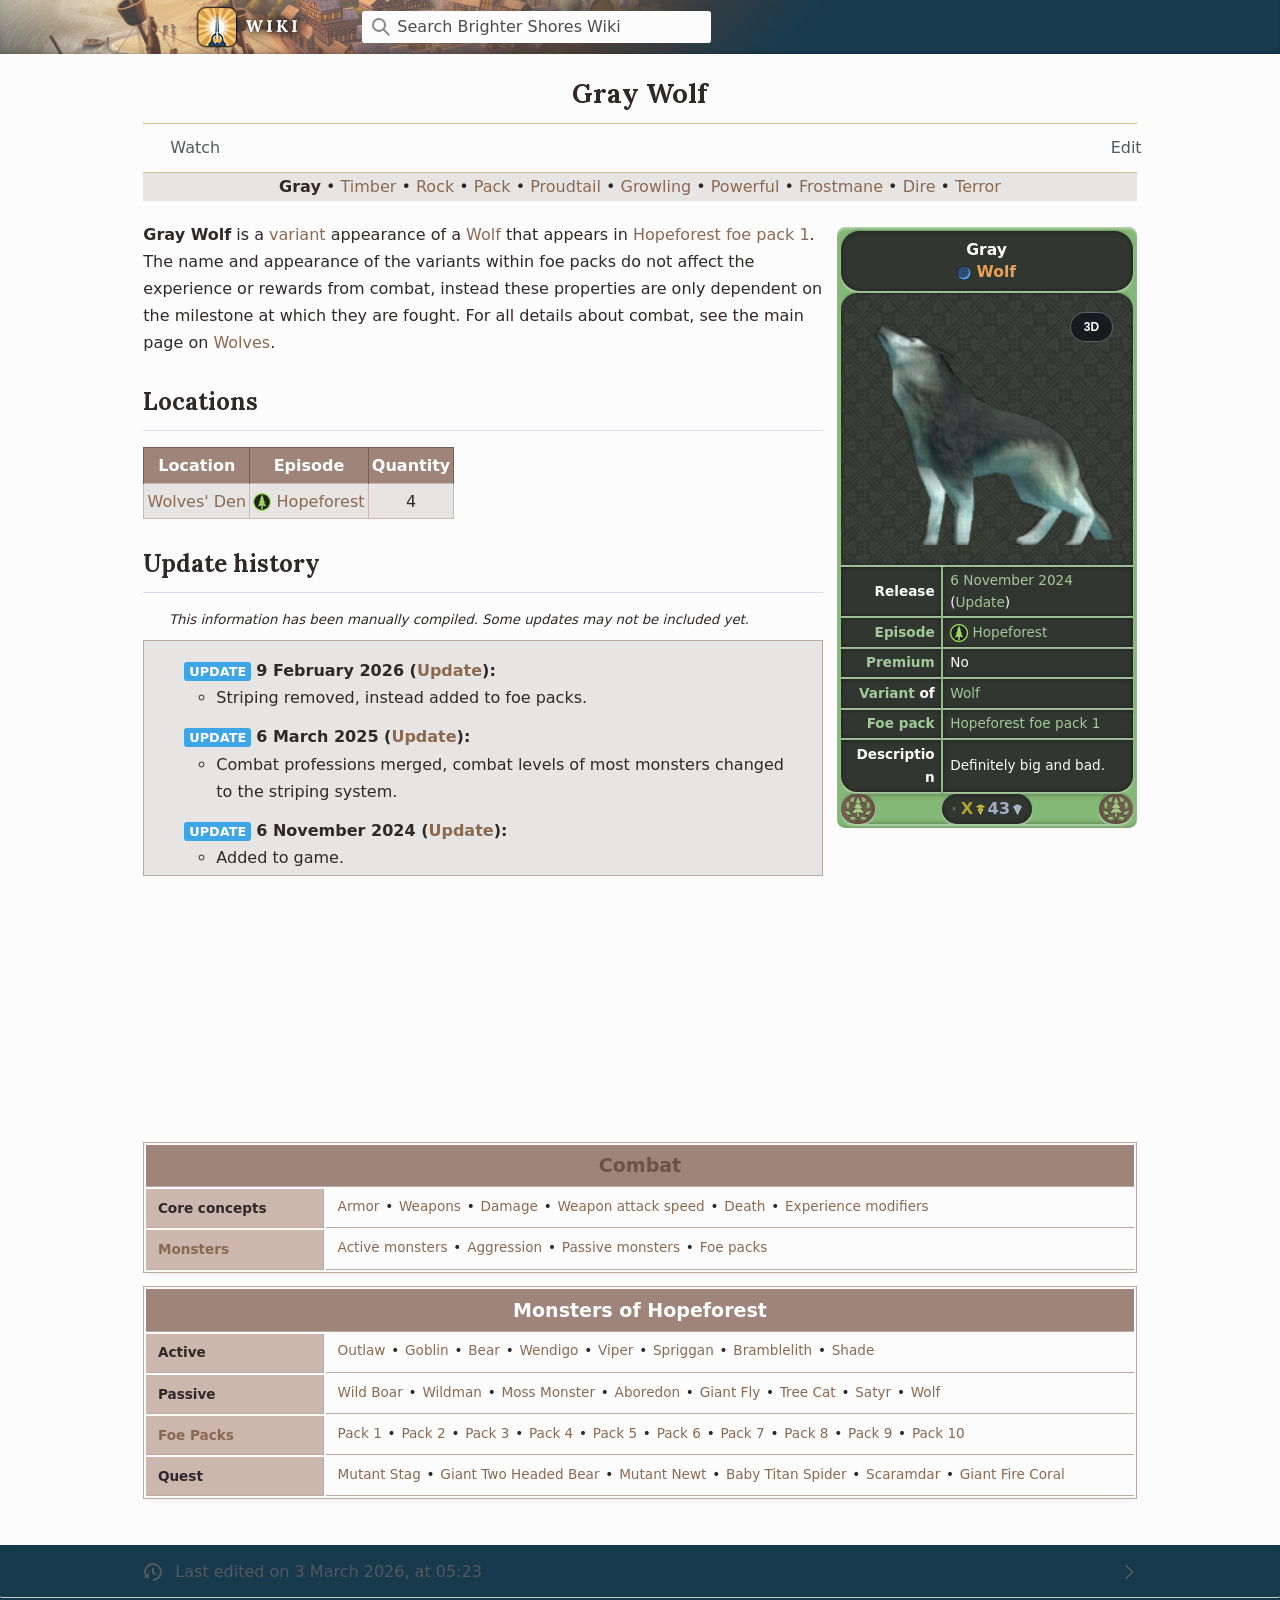
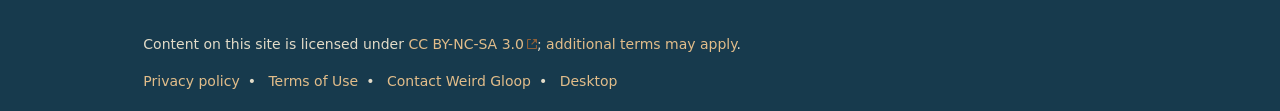
==== index.html @ b99bed52 "Add Gray Wolf 3D model viewer prototype Static, self-contained copy of the Gray Wolf wiki page with " ====
<!DOCTYPE html>
<html class="client-nojs skin-theme-clientpref-day mf-expand-sections-clientpref-0 mf-font-size-clientpref-small mw-mf-amc-clientpref-0" lang="en-GB" dir="ltr">
<head>
<meta charset="UTF-8">
<title>Gray Wolf - Brighter Shores Wiki</title>


<link rel="stylesheet" href="wiki-assets/css/style01.css">

<meta name="ResourceLoaderDynamicStyles" content="">
<link rel="stylesheet" href="wiki-assets/css/style02.css">
<link rel="stylesheet" href="wiki-assets/css/style03.css">
<meta name="generator" content="MediaWiki 1.45.3">
<meta name="robots" content="max-image-preview:standard">
<meta name="format-detection" content="telephone=no">
<meta name="description" content="Gray Wolf is a variant appearance of a Wolf that appears in Hopeforest foe pack 1. The name and appearance of the variants within foe packs do not affect the experience or rewards from combat, instead these properties are only dependent on the milestone at which they are fought. For all details about...">
<meta property="og:description" content="Gray Wolf is a variant appearance of a Wolf that appears in Hopeforest foe pack 1. The name and appearance of the variants within foe packs do not affect the experience or rewards from combat, instead these properties are only dependent on the milestone at which they are fought. For all details about...">
<meta property="og:site_name" content="Brighter Shores Wiki">
<meta property="og:title" content="Gray Wolf - Brighter Shores Wiki">
<meta property="og:type" content="article">
<meta property="og:url" content="https://brightershoreswiki.org/w/Gray_Wolf">
<meta name="theme-color" content="#eaecf0">
<meta property="og:image" content="https://brightershoreswiki.org/images/Gray_Wolf.png?25b98">
<meta property="og:image:width" content="211">
<meta property="og:image:height" content="190">
<meta name="viewport" content="width=device-width, initial-scale=1.0, user-scalable=yes, minimum-scale=0.25, maximum-scale=5.0">
<link rel="manifest" href="https://brightershoreswiki.org/api.php?action=webapp-manifest">
<link rel="alternate" type="application/x-wiki" title="Edit" href="https://brightershoreswiki.org/w/Gray_Wolf?action=edit">
<link rel="apple-touch-icon" href="https://brightershoreswiki.org/images/Apple-touch-icon.png">
<link rel="icon" href="wiki-assets/img/fd427ca9e8e6.ico">
<link rel="search" type="application/opensearchdescription+xml" href="https://brightershoreswiki.org/rest.php/v1/search" title="Brighter Shores Wiki (en-gb)">
<link rel="EditURI" type="application/rsd+xml" href="https://brightershoreswiki.org/api.php?action=rsd">
<link rel="canonical" href="https://brightershoreswiki.org/w/Gray_Wolf">
<link rel="license" href="https://creativecommons.org/licenses/by-nc-sa/3.0/">
</head>
<body class="mediawiki ltr sitedir-ltr mw-hide-empty-elt ns-0 ns-subject mw-editable page-Gray_Wolf rootpage-Gray_Wolf issues-group-B skin-minerva action-view skin--responsive mw-mf-amc-disabled mw-mf wgl-lightmode wgl-theme-light"><div id="mw-mf-viewport">
	<div id="mw-mf-page-center">
		<a class="mw-mf-page-center__mask" href="#"></a>
		<header class="header-container header-chrome">
			<div class="minerva-header">
				<nav class="navigation-drawer toggle-list view-border-box">
					<input type="checkbox" id="main-menu-input"
						data-event-name="ui.mainmenu"
						class="toggle-list__checkbox" role="button" aria-haspopup="true" aria-expanded="false" aria-labelledby="mw-mf-main-menu-button">
					<label for="main-menu-input" id="mw-mf-main-menu-button" aria-hidden="true" class="cdx-button cdx-button--size-large cdx-button--fake-button cdx-button--fake-button--enabled cdx-button--icon-only cdx-button--weight-quiet toggle-list__toggle">
    <span class="minerva-icon minerva-icon--menu"></span>
<span></span>
</label>

					<div id="mw-mf-page-left" class="menu view-border-box">
	<ul id="p-navigation" class="toggle-list__list">
			<li class="toggle-list-item ">
				<a class="toggle-list-item__anchor menu__item--home" href="/" data-mw="interface">
					<span class="minerva-icon minerva-icon--home"></span>

					<span class="toggle-list-item__label">Home</span>
				</a>
			</li>
			<li class="toggle-list-item ">
				<a class="toggle-list-item__anchor menu__item--random" href="https://brightershoreswiki.org/w/Special:Random" data-mw="interface">
					<span class="minerva-icon minerva-icon--die"></span>

					<span class="toggle-list-item__label">Random</span>
				</a>
			</li>
	</ul>
	<ul id="p-personal" class="toggle-list__list">
			<li class="toggle-list-item ">
				<a class="toggle-list-item__anchor mw-list-item menu__item--login" href="https://brightershoreswiki.org/w/Special:UserLogin?returnto=Gray+Wolf" data-event-name="menu.login" data-mw="interface">
					<span class="minerva-icon minerva-icon--logIn"></span>

					<span class="toggle-list-item__label">Log in</span>
				</a>
			</li>
	</ul>
	<ul id="pt-preferences" class="toggle-list__list">
			<li class="toggle-list-item ">
				<a class="toggle-list-item__anchor menu__item--settings" href="https://brightershoreswiki.org/w/Special:MobileOptions?returnto=Gray+Wolf" data-event-name="menu.settings" data-mw="interface">
					<span class="minerva-icon minerva-icon--settings"></span>

					<span class="toggle-list-item__label">Settings</span>
				</a>
			</li>
	</ul>
	<ul class="hlist">
			<li class="toggle-list-item ">
				<a class="toggle-list-item__anchor menu__item--about" href="https://brightershoreswiki.org/w/Brighter_Shores:About" data-mw="interface">
					
					<span class="toggle-list-item__label">About Brighter Shores Wiki</span>
				</a>
			</li>
			<li class="toggle-list-item ">
				<a class="toggle-list-item__anchor menu__item--disclaimers" href="https://brightershoreswiki.org/w/Brighter_Shores:General_disclaimer" data-mw="interface">
					
					<span class="toggle-list-item__label">Disclaimers</span>
				</a>
			</li>
	</ul>
</div>

					<label class="main-menu-mask" for="main-menu-input"></label>
				</nav>
				<div class="branding-box">
					<a href="/">
						<span><img src="wiki-assets/img/8afa4e9e41fb.png" alt="Brighter Shores Wiki" width="135" height="50"
	style="width: 8.4375em; height: 3.125em;"/>

</span>
					</a>
				</div>
					<form role="search" action="/" method="get" class="minerva-search-form">
				<div class="search-box search-box--typeahead">
					<div class="cdx-typeahead-search cdx-typeahead-search--show-thumbnail cdx-typeahead-search--auto-expand-width">
						<div class="cdx-search-input">
							<div class="cdx-search-input__input-wrapper">
								<div class="cdx-text-input cdx-text-input--has-start-icon">
									<input type="hidden" name="title" value="Special:Search"/>
									<input class="search skin-minerva-search-trigger cdx-text-input__input" id="searchInput"
									 type="search" name="search" placeholder="Search Brighter Shores Wiki" aria-label="Search Brighter Shores Wiki" autocapitalize="sentences" spellcheck="false" title="Search Brighter Shores Wiki [f]" accesskey="f" autocomplete="off">
									<span class="cdx-text-input__icon cdx-text-input__start-icon"></span>
								</div>
							</div>
						</div>
					</div>
				</div>
				<button id="searchIcon" class="cdx-button cdx-button--size-large cdx-button--icon-only cdx-button--weight-quiet skin-minerva-search-trigger">
	    <span class="minerva-icon minerva-icon--search"></span>
<span>Search</span>
	</button>
</form>
		<nav class="minerva-user-navigation" aria-label="User navigation">
					
				</nav>
			</div>
		</header>
		<main id="content" class="mw-body">
			<div class="banner-container">
			<div id="siteNotice"></div>
			</div>
			
			<div class="pre-content heading-holder">
				<div class="page-heading">
					<h1 id="firstHeading" class="firstHeading mw-first-heading"><span class="mw-page-title-main">Gray Wolf</span></h1>
					<div class="tagline"></div>
				</div>
				<nav class="page-actions-menu">
	<ul id="p-views" class="page-actions-menu__list minerva-icon-only-menu">
		<li id="language-selector" class="page-actions-menu__list-item">
				<a role="button" href="" data-mw="interface" data-event-name="menu.languages" title="Language" class="cdx-button cdx-button--size-large cdx-button--fake-button cdx-button--fake-button--enabled cdx-button--icon-only cdx-button--weight-quiet language-selector disabled">
				    <span class="minerva-icon minerva-icon--language"></span>
<span>Language</span>
				</a>
		</li>
		<li id="page-actions-watch" class="page-actions-menu__list-item">
				<a role="button" id="ca-watch" href="https://brightershoreswiki.org/w/Special:UserLogin?returnto=Gray+Wolf" data-event-name="menu.watch" class="cdx-button cdx-button--size-large cdx-button--fake-button cdx-button--fake-button--enabled cdx-button--icon-only cdx-button--weight-quiet menu__item--page-actions-watch">
				    <span class="minerva-icon minerva-icon--star"></span>
<span>Watch</span>
				</a>
		</li>
		<li id="page-actions-edit" class="page-actions-menu__list-item">
				<a role="button" id="ca-edit" href="https://brightershoreswiki.org/w/Gray_Wolf?action=edit" data-event-name="menu.edit" data-mw="interface" class="cdx-button cdx-button--size-large cdx-button--fake-button cdx-button--fake-button--enabled cdx-button--icon-only cdx-button--weight-quiet edit-page menu__item--page-actions-edit">
				    <span class="minerva-icon minerva-icon--edit"></span>
<span>Edit</span>
				</a>
		</li>
	</ul>
</nav>
				<div id="mw-content-subtitle"></div>
			</div>
			<div id="bodyContent" class="content">
				<div id="mw-content-text" class="mw-body-content"><div class="mw-content-ltr mw-parser-output" lang="en-GB" dir="ltr"><section class="mf-section-0" id="mf-section-0"><div class="variants-header"><a class="mw-selflink selflink">Gray</a> • <a href="https://brightershoreswiki.org/w/Timber_Wolf" title="Timber Wolf">Timber</a> • <a href="https://brightershoreswiki.org/w/Rock_Wolf" title="Rock Wolf">Rock</a> • <a href="https://brightershoreswiki.org/w/Pack_Wolf" title="Pack Wolf">Pack</a> • <a href="https://brightershoreswiki.org/w/Proudtail_Wolf" title="Proudtail Wolf">Proudtail</a> • <a href="https://brightershoreswiki.org/w/Growling_Wolf" title="Growling Wolf">Growling</a> • <a href="https://brightershoreswiki.org/w/Powerful_Wolf" title="Powerful Wolf">Powerful</a> • <a href="https://brightershoreswiki.org/w/Frostmane_Wolf" title="Frostmane Wolf">Frostmane</a> • <a href="https://brightershoreswiki.org/w/Dire_Wolf" title="Dire Wolf">Dire</a> • <a href="https://brightershoreswiki.org/w/Terror_Wolf" title="Terror Wolf">Terror</a></div>
<table class="plainlinks infobox infobox-Foe_Pack_Variant infobox-Hopeforest"><tbody><tr><th colspan="20" class="infobox-header"><span class="infobox-varianted-name"><span class="infobox-varianted-name-variant">Gray</span><br/><span typeof="mw:File"><a href="https://brightershoreswiki.org/w/Passive_activity" title="Passive activity"><img src="wiki-assets/img/e0b1ac5f4f82.png" decoding="async" loading="lazy" width="14" height="14" class="mw-file-element" srcset="wiki-assets/img/4dd945521070.png 2x" data-file-width="64" data-file-height="64"/></a></span> <span class="infobox-varianted-name-category name-color-Monster">Wolf</span></span></th></tr><tr><td colspan="20" class="infobox-image" data-model="model/wolf.glb" data-variant="0"><span typeof="mw:File"><a href="https://brightershoreswiki.org/w/File:Gray_Wolf.png" class="mw-file-description"><img src="wiki-assets/img/0b187dbbf746.png" decoding="async" loading="lazy" width="300" height="270" class="mw-file-element" data-file-width="211" data-file-height="190"/></a></span></td></tr><tr><th colspan="7">Release</th><td colspan="13"><a href="https://brightershoreswiki.org/w/6_November" title="6 November">6 November</a> <a href="https://brightershoreswiki.org/w/2024" title="2024">2024</a> (<a href="https://brightershoreswiki.org/w/Game_updates/2024-11-06" title="Game updates/2024-11-06">Update</a>)</td></tr><tr><th colspan="7"><a href="https://brightershoreswiki.org/w/Episode" class="mw-redirect" title="Episode">Episode</a></th><td colspan="13"><span data-sort-value="2"><span typeof="mw:File"><a href="https://brightershoreswiki.org/w/Hopeforest" title="Hopeforest"><img src="wiki-assets/img/135c1c75e14e.png" decoding="async" loading="lazy" width="18" height="18" class="mw-file-element" srcset="wiki-assets/img/0a2d57c0d6cb.png 2x" data-file-width="64" data-file-height="64"/></a></span> <a href="https://brightershoreswiki.org/w/Hopeforest" title="Hopeforest">Hopeforest</a></span></td></tr><tr><th colspan="7"><a href="https://brightershoreswiki.org/w/Premium_Pass" title="Premium Pass">Premium</a></th><td colspan="13">No</td></tr><tr><th colspan="7"><a href="https://brightershoreswiki.org/w/Variant" title="Variant">Variant</a> of</th><td colspan="13"><a href="https://brightershoreswiki.org/w/Wolf" title="Wolf">Wolf</a></td></tr><tr><th colspan="7"><a href="https://brightershoreswiki.org/w/Foe_packs" title="Foe packs">Foe pack</a></th><td colspan="13"><a href="https://brightershoreswiki.org/w/Hopeforest_foe_pack_1" title="Hopeforest foe pack 1">Hopeforest foe pack 1</a></td></tr><tr><th colspan="7">Description</th><td colspan="13">Definitely big and bad.</td></tr><tr class="infobox-bubble-row"><td colspan="20" class="infobox-bubble-item"><span class="mw-default-size" typeof="mw:File"><a href="https://brightershoreswiki.org/w/Combat" title="Combat"><img src="wiki-assets/img/a77d537dda83.png" decoding="async" loading="lazy" width="32" height="30" class="mw-file-element" srcset="wiki-assets/img/cc85a0d29028.png 2x" data-file-width="116" data-file-height="108"/></a></span> <span style="color:#afa134;font-weight:bold">X</span><span class="mw-valign-baseline" typeof="mw:File"><span><img src="wiki-assets/img/c2c2b851a122.png" decoding="async" loading="lazy" width="9" height="11" class="mw-file-element" srcset="wiki-assets/img/69b8637f85cb.png 2x" data-file-width="40" data-file-height="48"/></span></span> <span style="color:#a0aec7;font-weight:bold">43</span><span class="mw-valign-baseline" typeof="mw:File"><span><img src="wiki-assets/img/62096b4a3649.png" decoding="async" loading="lazy" width="9" height="11" class="mw-file-element" srcset="wiki-assets/img/49ee96fb5b55.png 2x" data-file-width="40" data-file-height="48"/></span></span></td></tr></tbody></table>
<div class="map" id="map" style="height: 300px; width: 300px;" data-type="Entity" data-target="Wolf" data-color="{{{color}}}"></div>
<p><b>Gray Wolf</b> is a <a href="https://brightershoreswiki.org/w/Variant" title="Variant">variant</a> appearance of a <a href="https://brightershoreswiki.org/w/Wolf" title="Wolf">Wolf</a> that appears in <a href="https://brightershoreswiki.org/w/Hopeforest_foe_pack_1" title="Hopeforest foe pack 1">Hopeforest foe pack 1</a>. The name and appearance of the variants within foe packs do not affect the experience or rewards from combat, instead these properties are only dependent on the milestone at which they are fought. For all details about combat, see the main page on <a href="https://brightershoreswiki.org/w/Wolf" title="Wolf">Wolves</a>.
</p>
</section><div class="mw-heading mw-heading2 section-heading" onclick="mfTempOpenSection(1)"><span class="indicator mf-icon mf-icon-expand mf-icon--small"></span><h2 id="Locations">Locations</h2><span class="mw-editsection">
<a role="button" href="https://brightershoreswiki.org/w/Gray_Wolf?action=edit&amp;section=1" title="Edit section: Locations" class="cdx-button cdx-button--size-large cdx-button--fake-button cdx-button--fake-button--enabled cdx-button--icon-only cdx-button--weight-quiet ">
    <span class="minerva-icon minerva-icon--edit"></span>
<span>edit</span>
</a>

</span>

</div><section class="mf-section-1 collapsible-block" id="mf-section-1">
<table class="wikitable sortable filterable sticky-header loctable autosort=2,a align-center-3"><tbody><tr><th>Location</th><th>Episode</th><th>Quantity</th></tr><tr id="LOC_1"><td><a href="https://brightershoreswiki.org/w/Wolves%27_Den" title="Wolves' Den">Wolves' Den</a></td><td><span data-sort-value="2"><span typeof="mw:File"><a href="https://brightershoreswiki.org/w/Hopeforest" title="Hopeforest"><img src="wiki-assets/img/135c1c75e14e.png" decoding="async" loading="lazy" width="18" height="18" class="mw-file-element" srcset="wiki-assets/img/0a2d57c0d6cb.png 2x" data-file-width="64" data-file-height="64"/></a></span> <a href="https://brightershoreswiki.org/w/Hopeforest" title="Hopeforest">Hopeforest</a></span></td><td>4</td></tr></tbody></table>
</section><div class="mw-heading mw-heading2 section-heading" onclick="mfTempOpenSection(2)"><span class="indicator mf-icon mf-icon-expand mf-icon--small"></span><h2 id="Update_history">Update history</h2><span class="mw-editsection">
<a role="button" href="https://brightershoreswiki.org/w/Gray_Wolf?action=edit&amp;section=2" title="Edit section: Update history" class="cdx-button cdx-button--size-large cdx-button--fake-button cdx-button--fake-button--enabled cdx-button--icon-only cdx-button--weight-quiet ">
    <span class="minerva-icon minerva-icon--edit"></span>
<span>edit</span>
</a>

</span>

</div><section class="mf-section-2 collapsible-block" id="mf-section-2">
<div class="seealso"><small>This information has been manually compiled. Some updates may not be included yet.</small></div>
<div class="update-history">
<ul><li><span class="update-list"><span class="update-type"><a href="https://brightershoreswiki.org/w/Game_updates" title="Game updates">update</a></span> <b>9 February 2026 (<a href="https://brightershoreswiki.org/w/Game_updates/2026-02-09" class="mw-redirect" title="Game updates/2026-02-09">Update</a>):</b></span>
<ul><li>Striping removed, instead added to foe packs.</li></ul></li>
<li><span class="update-list"><span class="update-type"><a href="https://brightershoreswiki.org/w/Game_updates" title="Game updates">update</a></span> <b>6 March 2025 (<a href="https://brightershoreswiki.org/w/Game_updates/2025-03-06" title="Game updates/2025-03-06">Update</a>):</b></span>
<ul><li>Combat professions merged, combat levels of most monsters changed to the striping system.</li></ul></li>
<li><span class="update-list"><span class="update-type"><a href="https://brightershoreswiki.org/w/Game_updates" title="Game updates">update</a></span> <b>6 November 2024 (<a href="https://brightershoreswiki.org/w/Game_updates/2024-11-06" title="Game updates/2024-11-06">Update</a>):</b></span>
<ul><li>Added to game.</li></ul></li></ul>
</div>
<table class="navbox nowraplinks mw-collapsible mw-collapsed navbox-autocollapse" data-navbox-name="Combat"><tbody><tr><th colspan="2" class="navbox-title"><div style="float:left;text-align:left"><div class="navbar plainlinks noprint navbar-mini" style="font-weight:normal;font-size:x-small;white-space:nowrap;"><a href="https://brightershoreswiki.org/w/Template:Combat" title="Template:Combat"><span title="View this template" style="">v</span></a> <span style="font-size:80%">•</span> <span class="autoconfirmed-show" style="display:none"><a class="text" href="https://brightershoreswiki.org/w/Template_talk:Combat"><span title="Discussion about this template" style="">t</span></a> <span style="font-size:80%">•</span> </span><a class="text" href="https://brightershoreswiki.org/w/Template:Combat?action=edit"><span title="Edit this template" style="">e</span></a></div></div><div class="navbox-title-name"><a href="https://brightershoreswiki.org/w/Combat" title="Combat">Combat</a></div></th></tr><tr class="navbox-group"><th class="navbox-group-title">Core concepts</th><td class="navbox-list">
<ul><li><a href="https://brightershoreswiki.org/w/Armor" title="Armor">Armor</a></li>
<li><a href="https://brightershoreswiki.org/w/Weapons" title="Weapons">Weapons</a></li>
<li><a href="https://brightershoreswiki.org/w/Damage" title="Damage">Damage</a></li>
<li><a href="https://brightershoreswiki.org/w/Weapon_attack_speed" title="Weapon attack speed">Weapon attack speed</a></li>
<li><a href="https://brightershoreswiki.org/w/Death" title="Death">Death</a></li>
<li><a href="https://brightershoreswiki.org/w/Experience#Combat_experience_modifiers" title="Experience">Experience modifiers</a></li></ul></td></tr><tr class="navbox-group"><th class="navbox-group-title"><a href="https://brightershoreswiki.org/w/Monsters" title="Monsters">Monsters</a></th><td class="navbox-list">
<ul><li><a href="https://brightershoreswiki.org/w/Active_monsters" title="Active monsters">Active monsters</a></li>
<li><a href="https://brightershoreswiki.org/w/Aggression" title="Aggression">Aggression</a></li>
<li><a href="https://brightershoreswiki.org/w/Passive_monsters" title="Passive monsters">Passive monsters</a></li>
<li><a href="https://brightershoreswiki.org/w/Foe_packs" title="Foe packs">Foe packs</a></li></ul></td></tr></tbody></table>
<table class="navbox nowraplinks mw-collapsible mw-collapsed navbox-autocollapse" data-navbox-name="Monsters of Hopeforest"><tbody><tr><th colspan="2" class="navbox-title"><div style="float:left;text-align:left"><div class="navbar plainlinks noprint navbar-mini" style="font-weight:normal;font-size:x-small;white-space:nowrap;"><a href="https://brightershoreswiki.org/w/Template:Monsters_of_Hopeforest" title="Template:Monsters of Hopeforest"><span title="View this template" style="">v</span></a> <span style="font-size:80%">•</span> <span class="autoconfirmed-show" style="display:none"><a class="text" href="https://brightershoreswiki.org/w/Template_talk:Monsters_of_Hopeforest"><span title="Discussion about this template" style="">t</span></a> <span style="font-size:80%">•</span> </span><a class="text" href="https://brightershoreswiki.org/w/Template:Monsters_of_Hopeforest?action=edit"><span title="Edit this template" style="">e</span></a></div></div><div class="navbox-title-name">Monsters of Hopeforest</div></th></tr><tr class="navbox-group"><th class="navbox-group-title">Active</th><td class="navbox-list">
<ul><li><a href="https://brightershoreswiki.org/w/Outlaw" title="Outlaw">Outlaw</a></li>
<li><a href="https://brightershoreswiki.org/w/Goblin" title="Goblin">Goblin</a></li>
<li><a href="https://brightershoreswiki.org/w/Bear" title="Bear">Bear</a></li>
<li><a href="https://brightershoreswiki.org/w/Wendigo" title="Wendigo">Wendigo</a></li>
<li><a href="https://brightershoreswiki.org/w/Viper" title="Viper">Viper</a></li>
<li><a href="https://brightershoreswiki.org/w/Spriggan" title="Spriggan">Spriggan</a></li>
<li><a href="https://brightershoreswiki.org/w/Bramblelith" title="Bramblelith">Bramblelith</a></li>
<li><a href="https://brightershoreswiki.org/w/Shade" title="Shade">Shade</a></li></ul></td></tr><tr class="navbox-group"><th class="navbox-group-title">Passive</th><td class="navbox-list">
<ul><li><a href="https://brightershoreswiki.org/w/Wild_Boar" title="Wild Boar">Wild Boar</a></li>
<li><a href="https://brightershoreswiki.org/w/Wildman" title="Wildman">Wildman</a></li>
<li><a href="https://brightershoreswiki.org/w/Moss_Monster" title="Moss Monster">Moss Monster</a></li>
<li><a href="https://brightershoreswiki.org/w/Aboredon" title="Aboredon">Aboredon</a></li>
<li><a href="https://brightershoreswiki.org/w/Giant_Fly" title="Giant Fly">Giant Fly</a></li>
<li><a href="https://brightershoreswiki.org/w/Tree_Cat" title="Tree Cat">Tree Cat</a></li>
<li><a href="https://brightershoreswiki.org/w/Satyr" title="Satyr">Satyr</a></li>
<li><a href="https://brightershoreswiki.org/w/Wolf" title="Wolf">Wolf</a></li></ul></td></tr><tr class="navbox-group"><th class="navbox-group-title"><a href="https://brightershoreswiki.org/w/Hopeforest_foe_packs" title="Hopeforest foe packs">Foe Packs</a></th><td class="navbox-list">
<ul><li><a href="https://brightershoreswiki.org/w/Hopeforest_foe_pack_1" title="Hopeforest foe pack 1">Pack 1</a></li>
<li><a href="https://brightershoreswiki.org/w/Hopeforest_foe_pack_2" title="Hopeforest foe pack 2">Pack 2</a></li>
<li><a href="https://brightershoreswiki.org/w/Hopeforest_foe_pack_3" title="Hopeforest foe pack 3">Pack 3</a></li>
<li><a href="https://brightershoreswiki.org/w/Hopeforest_foe_pack_4" title="Hopeforest foe pack 4">Pack 4</a></li>
<li><a href="https://brightershoreswiki.org/w/Hopeforest_foe_pack_5" title="Hopeforest foe pack 5">Pack 5</a></li>
<li><a href="https://brightershoreswiki.org/w/Hopeforest_foe_pack_6" title="Hopeforest foe pack 6">Pack 6</a></li>
<li><a href="https://brightershoreswiki.org/w/Hopeforest_foe_pack_7" title="Hopeforest foe pack 7">Pack 7</a></li>
<li><a href="https://brightershoreswiki.org/w/Hopeforest_foe_pack_8" title="Hopeforest foe pack 8">Pack 8</a></li>
<li><a href="https://brightershoreswiki.org/w/Hopeforest_foe_pack_9" title="Hopeforest foe pack 9">Pack 9</a></li>
<li><a href="https://brightershoreswiki.org/w/Hopeforest_foe_pack_10" title="Hopeforest foe pack 10">Pack 10</a></li></ul></td></tr><tr class="navbox-group"><th class="navbox-group-title">Quest</th><td class="navbox-list">
<ul><li><a href="https://brightershoreswiki.org/w/Mutant_Stag" title="Mutant Stag">Mutant Stag</a></li>
<li><a href="https://brightershoreswiki.org/w/Giant_Two_Headed_Bear" title="Giant Two Headed Bear">Giant Two Headed Bear</a></li>
<li><a href="https://brightershoreswiki.org/w/Mutant_Newt" title="Mutant Newt">Mutant Newt</a></li>
<li><a href="https://brightershoreswiki.org/w/Baby_Titan_Spider" title="Baby Titan Spider">Baby Titan Spider</a></li>
<li><a href="https://brightershoreswiki.org/w/Scaramdar" title="Scaramdar">Scaramdar</a></li>
<li><a href="https://brightershoreswiki.org/w/Giant_Fire_Coral" title="Giant Fire Coral">Giant Fire Coral</a></li></ul></td></tr></tbody></table>
<!-- 
NewPP limit report
Parsed by mediawiki‐f8b876dd‐k47n2
Cached time: 20260704103618
Cache expiry: 172800
Reduced expiry: false
Complications: []
CPU time usage: 0.038 seconds
Real time usage: 0.045 seconds
Preprocessor visited node count: 332/1000000
Revision size: 1053/8388608 bytes
Post‐expand include size: 16620/8388608 bytes
Template argument size: 863/8388608 bytes
Highest expansion depth: 8/100
Expensive parser function count: 1/500
Unstrip recursion depth: 0/20
Unstrip post‐expand size: 0/5000000 bytes
Bucket time usage: 0.002/10 seconds
Lua time usage: 0.015/10.000 seconds
Lua memory usage: 1482559/367001600 bytes
-->
<!--
Transclusion expansion time report (%,ms,calls,template)
100.00%   32.175      1 -total
 35.17%   11.315      1 Template:MonsterVariants
 31.89%   10.260      1 Template:Infobox_Foe_Pack_Variant
 12.39%    3.986      1 Template:LocationList
  8.92%    2.870      1 Template:UH
  6.51%    2.096      2 Template:Navbox
  6.18%    1.990      1 Template:Combat
  4.24%    1.363      2 Template:Mainonly
  3.95%    1.270      3 Template:UL
  3.57%    1.149      1 Template:Monsters_of_Hopeforest
-->

<!-- Saved in parser cache with key en_bshoreswiki:pcache:2211:|#|:idhash:canonical and timestamp 20260704103618 and revision id 241994. Rendering was triggered because: unknown
 -->
</section></div>
<!-- MobileFormatter took 0.001 seconds -->
<div class="printfooter" data-nosnippet="">Retrieved from "<a dir="ltr" href="https://brightershoreswiki.org/w/Gray_Wolf?oldid=241994">https://brightershoreswiki.org/w/Gray_Wolf?oldid=241994</a>"</div></div>
				
			</div>
			<div class="post-content" id="page-secondary-actions">
			</div>
		</main>
		<footer class="mw-footer minerva-footer" role="contentinfo">
		  <a class="last-modified-bar" href="https://brightershoreswiki.org/w/Gray_Wolf?action=history">
  	<div class="post-content last-modified-bar__content">
  		 <span class="minerva-icon minerva-icon-size-medium minerva-icon--modified-history"></span>
 
  		<span class="last-modified-bar__text modified-enhancement"
  				data-user-name="Mysticalia"
  				data-user-gender="female"
  				data-timestamp="1772515437">
  				<span>Last edited on 3 March 2026, at 05:23</span>
  		</span>
  		 <span class="minerva-icon minerva-icon-size-small minerva-icon--expand"></span>
 
  	</div>
  </a>
	<div class="post-content footer-content">
			
			<div id="p-lang">
	    <h4>Languages</h4>
	    <section>
	        <ul id="p-variants" class="minerva-languages"></ul>
	        <p>This page is not available in other languages.</p>
	    </section>
	</div>
	<div class="minerva-footer-logo">
				<img src="wiki-assets/img/8afa4e9e41fb.png" alt="Brighter Shores Wiki" width="135" height="50"
	style="width: 8.4375em; height: 3.125em;"/>


				<ul id="footer-icons" class="footer-icons">
	<li id="footer-copyrightico"><a href="https://creativecommons.org/licenses/by-nc-sa/3.0/" target="_blank"><img src="wiki-assets/img/2277f22574ad.png" srcset="wiki-assets/img/b27d9851b41d.png 2x" alt="CC BY-NC-SA 3.0" width="88" height="31" loading="lazy"></a></li>
	<li id="footer-poweredbyico"><a href="https://weirdgloop.org" target="_blank"><img src="wiki-assets/img/5b0f778003fd.png" srcset="wiki-assets/img/340756d31956.png 2x" alt="Hosted by Weird Gloop" width="88" height="31" loading="lazy"></a></li>
</ul>
			</div>
			<ul id="footer-info" class="footer-info hlist hlist-separated">
	<li id="footer-info-lastmod"> This page was last modified on 3 March 2026, at 05:23.</li>
	<li id="footer-info-copyright">Content on this site is licensed under <a class="external" rel="nofollow" href="https://creativecommons.org/licenses/by-nc-sa/3.0/">CC BY-NC-SA 3.0</a>; <a class="text" href="https://meta.weirdgloop.org/w/Licensing">additional terms may apply</a>.</li>
</ul>

			<ul id="footer-places" class="footer-places hlist hlist-separated">
	<li id="footer-places-privacy"><a href="https://weirdgloop.org/privacy">Privacy policy</a></li>
	<li id="footer-places-about"><a href="https://brightershoreswiki.org/w/Brighter_Shores:About">About Brighter Shores Wiki</a></li>
	<li id="footer-places-disclaimers"><a href="https://brightershoreswiki.org/w/Brighter_Shores:General_disclaimer">Disclaimers</a></li>
	<li id="footer-places-tou"><a href="https://weirdgloop.org/terms">Terms of Use</a></li>
	<li id="footer-places-contact"><a href="https://brightershoreswiki.org/w/Special:Contact">Contact Weird Gloop</a></li>
	<li id="footer-places-desktop-toggle"><a id="mw-mf-display-toggle" href="https://brightershoreswiki.org/w/Gray_Wolf?mobileaction=toggle_view_desktop" data-event-name="switch_to_desktop">Desktop</a></li>
</ul>

			</div>
		</footer>
			</div>
</div>
<div class="mw-portlet mw-portlet-dock-bottom emptyPortlet" id="p-dock-bottom">
        <ul>
                
        </ul>
</div>
<div class="mw-notification-area" data-mw="interface"></div>




<script type="module" src="viewer/bs3d-toggle.js"></script>
</body>
</html>
---- wiki-assets/css/style01.css ----
.embedvideo{display:inline-block;max-width:100%;margin:0}.embedvideo-wrapper{position:relative;display:block}.embedvideo-overlay{display:none}.embedvideo-localEmbedStyle{position:absolute;z-index:1;top:0;right:0;bottom:0;left:0;pointer-events:none;transition:opacity 250ms ease}.embedvideo-localEmbedStyle .embedvideo-overlay{display:flex;width:100%;height:100%}.embedvideo-localEmbedStyle--hidden{opacity:0}.embedvideo-consent{z-index:1;background-color:#eaecf0}.embedvideo-player{width:100%;height:100%}.embedvideo-player,.embedvideo-consent{position:absolute;top:0;right:0;bottom:0;left:0;overflow:hidden}.embedvideo--autoresize{width:100%;aspect-ratio:16 / 9}.embedvideo--autoresize .embedvideo-wrapper{height:100%}.embedvideo--local-embed-style video{display:block}.embedvideo--local-embed-style:hover .embedvideo-localEmbedStyle,.embedvideo--local-embed-style:focus-within .embedvideo-localEmbedStyle{opacity:0}.embedvideo.frame{padding:0.5em;border:1pt solid #c8ccd1}.gallerybox .embedvideo{display:block;margin:0 auto}.embedvideo.mw-halign-right{margin:0 0 0.5em 0.5em;clear:right;float:right}.embedvideo.mw-halign-left{margin:0 0.5em 0.5em 0;clear:left;float:left}.embedvideo.mw-halign-none{clear:none;float:none}.embedvideo.mw-halign-center{display:table;margin:0 auto;border-collapse:collapse;clear:none;float:none}.embedvideo.mw-halign-right,.embedvideo.mw-halign-left,.embedvideo.mw-halign-none,.embedvideo.mw-halign-center{display:block}.embedvideo.mw-valign-middle{vertical-align:middle}.embedvideo.mw-valign-baseline{vertical-align:baseline}.embedvideo.mw-valign-sub{vertical-align:sub}.embedvideo.mw-valign-super{vertical-align:super}.embedvideo.mw-valign-top{vertical-align:top}.embedvideo.mw-valign-text-top{vertical-align:text-top}.embedvideo.mw-valign-bottom{vertical-align:bottom}.embedvideo.mw-valign-text-bottom{vertical-align:text-bottom}.embedvideo figcaption{padding:3px 0;font-size:88.40000000000001%}video.thumbborder,audio.thumbborder{border:1pt solid #c8ccd1}.client-js .sortable:not(.jquery-tablesorter) > * > tr:first-child > th:not(.unsortable),.jquery-tablesorter th.headerSort{background-image:url(../img/306c6228b85b.svg);cursor:pointer;background-repeat:no-repeat;background-position:center right;padding-right:21px}.jquery-tablesorter th.headerSortUp{background-image:url(../img/80d825bbcc60.svg)}.jquery-tablesorter th.headerSortDown{background-image:url(../img/aa48406e5edd.svg)}@media screen{html.skin-theme-clientpref-night.client-js .sortable:not(.jquery-tablesorter) > * > tr:first-child > th.headerSort,html.skin-theme-clientpref-night.client-js .jquery-tablesorter th.headerSort{background-image:url(../img/ff6b412e20e9.svg)}html.skin-theme-clientpref-night.client-js .jquery-tablesorter th.headerSortUp{background-image:url(../img/3649095a153c.svg)}html.skin-theme-clientpref-night.client-js .jquery-tablesorter th.headerSortDown{background-image:url(../img/f96d70d336c7.svg)}}@media screen and (prefers-color-scheme:dark){html.skin-theme-clientpref-os.client-js .sortable:not(.jquery-tablesorter) > * > tr:first-child > th.headerSort,html.skin-theme-clientpref-os.client-js .jquery-tablesorter th.headerSort{background-image:url(../img/ff6b412e20e9.svg)}html.skin-theme-clientpref-os.client-js .jquery-tablesorter th.headerSortUp{background-image:url(../img/3649095a153c.svg)}html.skin-theme-clientpref-os.client-js .jquery-tablesorter th.headerSortDown{background-image:url(../img/f96d70d336c7.svg)}}.hlist dl,.hlist ol,.hlist ul{margin:0;padding:0}.hlist dl dl,.hlist ol dl,.hlist ul dl,.hlist dl ol,.hlist ol ol,.hlist ul ol,.hlist dl ul,.hlist ol ul,.hlist ul ul{display:inline}.hlist dd,.hlist dt,.hlist li{margin:0;display:inline}ul.hlist li,.hlist > ul li,.hlist > dl li{display:inline-block;margin-right:8px}.hlist-separated li::after{content:'•' !important;padding-left:8px;font-size:1em;line-height:1}.hlist-separated :last-child::after{content:none !important}.panel-inline{display:none}.panel-inline.visible{display:block}.mf-font-size-clientpref-small .mw-body p,.mf-font-size-clientpref-small .content p{font-size:1rem}.mf-font-size-clientpref-regular .mw-body p,.mf-font-size-clientpref-regular .content p{font-size:1.125rem}.mf-font-size-clientpref-regular .content{line-height:1.6}.mf-font-size-clientpref-xlarge .mw-body p,.mf-font-size-clientpref-large .mw-body p,.mf-font-size-clientpref-xlarge .content p,.mf-font-size-clientpref-large .content p{font-size:1.25rem}.mf-font-size-clientpref-xlarge .content,.mf-font-size-clientpref-large .content{line-height:1.5}.mf-icon{min-width:10px;min-height:10px;width:calc(var(--font-size-medium,1rem) + 4px);height:calc(var(--font-size-medium,1rem) + 4px);display:inline-block;vertical-align:text-bottom;font-size:14px;background-position:center;background-repeat:no-repeat;background-size:calc(max(calc(var(--font-size-medium,1rem) + 4px),18px))}@supports not ((-webkit-mask-image:none) or (mask-image:none)){.mf-icon{background-position:center;background-repeat:no-repeat;background-size:calc(max(calc(var(--font-size-medium,1rem) + 4px),10px))}}@supports (-webkit-mask-image:none) or (mask-image:none){.mf-icon{-webkit-mask-position:center;mask-position:center;-webkit-mask-repeat:no-repeat;mask-repeat:no-repeat;-webkit-mask-size:calc(max(calc(var(--font-size-medium,1rem) + 4px),10px));mask-size:calc(max(calc(var(--font-size-medium,1rem) + 4px),10px))}}.mf-icon-close{min-width:10px;min-height:10px;width:calc(var(--font-size-medium,1rem) + 4px);height:calc(var(--font-size-medium,1rem) + 4px);display:inline-block;vertical-align:text-bottom}@supports not ((-webkit-mask-image:none) or (mask-image:none)){.mf-icon-close{background-position:center;background-repeat:no-repeat;background-size:calc(max(calc(var(--font-size-medium,1rem) + 4px),10px))}}@supports (-webkit-mask-image:none) or (mask-image:none){.mf-icon-close{-webkit-mask-position:center;mask-position:center;-webkit-mask-repeat:no-repeat;mask-repeat:no-repeat;-webkit-mask-size:calc(max(calc(var(--font-size-medium,1rem) + 4px),10px));mask-size:calc(max(calc(var(--font-size-medium,1rem) + 4px),10px))}}@supports not ((-webkit-mask-image:none) or (mask-image:none)){.mf-icon-close{background-image:url("data:image/svg+xml;utf8,<svg xmlns=\"http://www.w3.org/2000/svg\" width=\"20\" height=\"20\" viewBox=\"0 0 20 20\" fill=\"%23000\"><path d=\"m4.34 2.93 12.73 12.73-1.41 1.41L2.93 4.35z\"/><path d=\"M17.07 4.34 4.34 17.07l-1.41-1.41L15.66 2.93z\"/></svg>");filter:invert(var(--filter-invert-icon,0));opacity:var(--opacity-icon-base,0.87)}}@supports (-webkit-mask-image:none) or (mask-image:none){.mf-icon-close{-webkit-mask-image:url("data:image/svg+xml;utf8,<svg xmlns=\"http://www.w3.org/2000/svg\" width=\"20\" height=\"20\" viewBox=\"0 0 20 20\" fill=\"%23000\"><path d=\"m4.34 2.93 12.73 12.73-1.41 1.41L2.93 4.35z\"/><path d=\"M17.07 4.34 4.34 17.07l-1.41-1.41L15.66 2.93z\"/></svg>");mask-image:url("data:image/svg+xml;utf8,<svg xmlns=\"http://www.w3.org/2000/svg\" width=\"20\" height=\"20\" viewBox=\"0 0 20 20\" fill=\"%23000\"><path d=\"m4.34 2.93 12.73 12.73-1.41 1.41L2.93 4.35z\"/><path d=\"M17.07 4.34 4.34 17.07l-1.41-1.41L15.66 2.93z\"/></svg>");background-color:var(--color-subtle,#54595d)}}.mf-icon-close-gray{min-width:10px;min-height:10px;width:calc(var(--font-size-medium,1rem) + 4px);height:calc(var(--font-size-medium,1rem) + 4px);display:inline-block;vertical-align:text-bottom}@supports not ((-webkit-mask-image:none) or (mask-image:none)){.mf-icon-close-gray{background-position:center;background-repeat:no-repeat;background-size:calc(max(calc(var(--font-size-medium,1rem) + 4px),10px))}}@supports (-webkit-mask-image:none) or (mask-image:none){.mf-icon-close-gray{-webkit-mask-position:center;mask-position:center;-webkit-mask-repeat:no-repeat;mask-repeat:no-repeat;-webkit-mask-size:calc(max(calc(var(--font-size-medium,1rem) + 4px),10px));mask-size:calc(max(calc(var(--font-size-medium,1rem) + 4px),10px))}}@supports not ((-webkit-mask-image:none) or (mask-image:none)){.mf-icon-close-gray{background-image:url("data:image/svg+xml;utf8,<svg xmlns=\"http://www.w3.org/2000/svg\" width=\"20\" height=\"20\" viewBox=\"0 0 20 20\" fill=\"%23000\"><path d=\"m4.34 2.93 12.73 12.73-1.41 1.41L2.93 4.35z\"/><path d=\"M17.07 4.34 4.34 17.07l-1.41-1.41L15.66 2.93z\"/></svg>");filter:invert(var(--filter-invert-icon,0));opacity:var(--opacity-icon-base,0.87)}}@supports (-webkit-mask-image:none) or (mask-image:none){.mf-icon-close-gray{-webkit-mask-image:url("data:image/svg+xml;utf8,<svg xmlns=\"http://www.w3.org/2000/svg\" width=\"20\" height=\"20\" viewBox=\"0 0 20 20\" fill=\"%23000\"><path d=\"m4.34 2.93 12.73 12.73-1.41 1.41L2.93 4.35z\"/><path d=\"M17.07 4.34 4.34 17.07l-1.41-1.41L15.66 2.93z\"/></svg>");mask-image:url("data:image/svg+xml;utf8,<svg xmlns=\"http://www.w3.org/2000/svg\" width=\"20\" height=\"20\" viewBox=\"0 0 20 20\" fill=\"%23000\"><path d=\"m4.34 2.93 12.73 12.73-1.41 1.41L2.93 4.35z\"/><path d=\"M17.07 4.34 4.34 17.07l-1.41-1.41L15.66 2.93z\"/></svg>");background-color:var(--border-color-base,#a2a9b1)}}.mf-icon-previous{min-width:10px;min-height:10px;width:calc(var(--font-size-medium,1rem) + 4px);height:calc(var(--font-size-medium,1rem) + 4px);display:inline-block;vertical-align:text-bottom}@supports not ((-webkit-mask-image:none) or (mask-image:none)){.mf-icon-previous{background-position:center;background-repeat:no-repeat;background-size:calc(max(calc(var(--font-size-medium,1rem) + 4px),10px))}}@supports (-webkit-mask-image:none) or (mask-image:none){.mf-icon-previous{-webkit-mask-position:center;mask-position:center;-webkit-mask-repeat:no-repeat;mask-repeat:no-repeat;-webkit-mask-size:calc(max(calc(var(--font-size-medium,1rem) + 4px),10px));mask-size:calc(max(calc(var(--font-size-medium,1rem) + 4px),10px))}}@supports not ((-webkit-mask-image:none) or (mask-image:none)){.mf-icon-previous{background-image:url("data:image/svg+xml;utf8,<svg xmlns=\"http://www.w3.org/2000/svg\" width=\"20\" height=\"20\" viewBox=\"0 0 20 20\" fill=\"%23000\"><path d=\"m4 10 9 9 1.4-1.5L7 10l7.4-7.5L13 1z\"/></svg>");filter:invert(var(--filter-invert-icon,0));opacity:var(--opacity-icon-base,0.87)}}@supports (-webkit-mask-image:none) or (mask-image:none){.mf-icon-previous{-webkit-mask-image:url("data:image/svg+xml;utf8,<svg xmlns=\"http://www.w3.org/2000/svg\" width=\"20\" height=\"20\" viewBox=\"0 0 20 20\" fill=\"%23000\"><path d=\"m4 10 9 9 1.4-1.5L7 10l7.4-7.5L13 1z\"/></svg>");mask-image:url("data:image/svg+xml;utf8,<svg xmlns=\"http://www.w3.org/2000/svg\" width=\"20\" height=\"20\" viewBox=\"0 0 20 20\" fill=\"%23000\"><path d=\"m4 10 9 9 1.4-1.5L7 10l7.4-7.5L13 1z\"/></svg>");background-color:var(--color-subtle,#54595d)}}.mf-icon-previous[dir='rtl'],html[dir='rtl'] .mf-icon-previous:not([dir='ltr']){transform:scaleX(-1)}.mf-icon-next{min-width:10px;min-height:10px;width:calc(var(--font-size-medium,1rem) + 4px);height:calc(var(--font-size-medium,1rem) + 4px);display:inline-block;vertical-align:text-bottom}@supports not ((-webkit-mask-image:none) or (mask-image:none)){.mf-icon-next{background-position:center;background-repeat:no-repeat;background-size:calc(max(calc(var(--font-size-medium,1rem) + 4px),10px))}}@supports (-webkit-mask-image:none) or (mask-image:none){.mf-icon-next{-webkit-mask-position:center;mask-position:center;-webkit-mask-repeat:no-repeat;mask-repeat:no-repeat;-webkit-mask-size:calc(max(calc(var(--font-size-medium,1rem) + 4px),10px));mask-size:calc(max(calc(var(--font-size-medium,1rem) + 4px),10px))}}@supports not ((-webkit-mask-image:none) or (mask-image:none)){.mf-icon-next{background-image:url("data:image/svg+xml;utf8,<svg xmlns=\"http://www.w3.org/2000/svg\" width=\"20\" height=\"20\" viewBox=\"0 0 20 20\" fill=\"%23000\"><path d=\"M7 1 5.6 2.5 13 10l-7.4 7.5L7 19l9-9z\"/></svg>");filter:invert(var(--filter-invert-icon,0));opacity:var(--opacity-icon-base,0.87)}}@supports (-webkit-mask-image:none) or (mask-image:none){.mf-icon-next{-webkit-mask-image:url("data:image/svg+xml;utf8,<svg xmlns=\"http://www.w3.org/2000/svg\" width=\"20\" height=\"20\" viewBox=\"0 0 20 20\" fill=\"%23000\"><path d=\"M7 1 5.6 2.5 13 10l-7.4 7.5L7 19l9-9z\"/></svg>");mask-image:url("data:image/svg+xml;utf8,<svg xmlns=\"http://www.w3.org/2000/svg\" width=\"20\" height=\"20\" viewBox=\"0 0 20 20\" fill=\"%23000\"><path d=\"M7 1 5.6 2.5 13 10l-7.4 7.5L7 19l9-9z\"/></svg>");background-color:var(--color-subtle,#54595d)}}.mf-icon-next[dir='rtl'],html[dir='rtl'] .mf-icon-next:not([dir='ltr']){transform:scaleX(-1)}.mf-icon-next-invert{min-width:10px;min-height:10px;width:calc(var(--font-size-medium,1rem) + 4px);height:calc(var(--font-size-medium,1rem) + 4px);display:inline-block;vertical-align:text-bottom}@supports not ((-webkit-mask-image:none) or (mask-image:none)){.mf-icon-next-invert{background-position:center;background-repeat:no-repeat;background-size:calc(max(calc(var(--font-size-medium,1rem) + 4px),10px))}}@supports (-webkit-mask-image:none) or (mask-image:none){.mf-icon-next-invert{-webkit-mask-position:center;mask-position:center;-webkit-mask-repeat:no-repeat;mask-repeat:no-repeat;-webkit-mask-size:calc(max(calc(var(--font-size-medium,1rem) + 4px),10px));mask-size:calc(max(calc(var(--font-size-medium,1rem) + 4px),10px))}}@supports not ((-webkit-mask-image:none) or (mask-image:none)){.mf-icon-next-invert{background-image:url("data:image/svg+xml;utf8,<svg xmlns=\"http://www.w3.org/2000/svg\" width=\"20\" height=\"20\" viewBox=\"0 0 20 20\" fill=\"%23000\"><path d=\"M7 1 5.6 2.5 13 10l-7.4 7.5L7 19l9-9z\"/></svg>");filter:invert(var(--filter-invert-icon,0));opacity:var(--opacity-icon-base,0.87)}}@supports (-webkit-mask-image:none) or (mask-image:none){.mf-icon-next-invert{-webkit-mask-image:url("data:image/svg+xml;utf8,<svg xmlns=\"http://www.w3.org/2000/svg\" width=\"20\" height=\"20\" viewBox=\"0 0 20 20\" fill=\"%23000\"><path d=\"M7 1 5.6 2.5 13 10l-7.4 7.5L7 19l9-9z\"/></svg>");mask-image:url("data:image/svg+xml;utf8,<svg xmlns=\"http://www.w3.org/2000/svg\" width=\"20\" height=\"20\" viewBox=\"0 0 20 20\" fill=\"%23000\"><path d=\"M7 1 5.6 2.5 13 10l-7.4 7.5L7 19l9-9z\"/></svg>");background-color:var(--color-inverted,#fff)}}.mf-icon-next-invert[dir='rtl'],html[dir='rtl'] .mf-icon-next-invert:not([dir='ltr']){transform:scaleX(-1)}.mf-icon-alert-invert{min-width:10px;min-height:10px;width:calc(var(--font-size-medium,1rem) + 4px);height:calc(var(--font-size-medium,1rem) + 4px);display:inline-block;vertical-align:text-bottom}@supports not ((-webkit-mask-image:none) or (mask-image:none)){.mf-icon-alert-invert{background-position:center;background-repeat:no-repeat;background-size:calc(max(calc(var(--font-size-medium,1rem) + 4px),10px))}}@supports (-webkit-mask-image:none) or (mask-image:none){.mf-icon-alert-invert{-webkit-mask-position:center;mask-position:center;-webkit-mask-repeat:no-repeat;mask-repeat:no-repeat;-webkit-mask-size:calc(max(calc(var(--font-size-medium,1rem) + 4px),10px));mask-size:calc(max(calc(var(--font-size-medium,1rem) + 4px),10px))}}@supports not ((-webkit-mask-image:none) or (mask-image:none)){.mf-icon-alert-invert{background-image:url("data:image/svg+xml;utf8,<svg xmlns=\"http://www.w3.org/2000/svg\" width=\"20\" height=\"20\" viewBox=\"0 0 20 20\" fill=\"%23000\"><path d=\"M11.53 2.3A1.85 1.85 0 0010 1.21 1.85 1.85 0 008.48 2.3L.36 16.36C-.48 17.81.21 19 1.88 19h16.24c1.67 0 2.36-1.19 1.52-2.64zM11 16H9v-2h2zm0-4H9V6h2z\"/></svg>");filter:invert(var(--filter-invert-icon,0));opacity:var(--opacity-icon-base,0.87)}}@supports (-webkit-mask-image:none) or (mask-image:none){.mf-icon-alert-invert{-webkit-mask-image:url("data:image/svg+xml;utf8,<svg xmlns=\"http://www.w3.org/2000/svg\" width=\"20\" height=\"20\" viewBox=\"0 0 20 20\" fill=\"%23000\"><path d=\"M11.53 2.3A1.85 1.85 0 0010 1.21 1.85 1.85 0 008.48 2.3L.36 16.36C-.48 17.81.21 19 1.88 19h16.24c1.67 0 2.36-1.19 1.52-2.64zM11 16H9v-2h2zm0-4H9V6h2z\"/></svg>");mask-image:url("data:image/svg+xml;utf8,<svg xmlns=\"http://www.w3.org/2000/svg\" width=\"20\" height=\"20\" viewBox=\"0 0 20 20\" fill=\"%23000\"><path d=\"M11.53 2.3A1.85 1.85 0 0010 1.21 1.85 1.85 0 008.48 2.3L.36 16.36C-.48 17.81.21 19 1.88 19h16.24c1.67 0 2.36-1.19 1.52-2.64zM11 16H9v-2h2zm0-4H9V6h2z\"/></svg>");background-color:var(--color-inverted-fixed,#fff)}}.mf-icon-expand{min-width:10px;min-height:10px;width:calc(var(--font-size-medium,1rem) + 4px);height:calc(var(--font-size-medium,1rem) + 4px);display:inline-block;vertical-align:text-bottom}@supports not ((-webkit-mask-image:none) or (mask-image:none)){.mf-icon-expand{background-position:center;background-repeat:no-repeat;background-size:calc(max(calc(var(--font-size-medium,1rem) + 4px),10px))}}@supports (-webkit-mask-image:none) or (mask-image:none){.mf-icon-expand{-webkit-mask-position:center;mask-position:center;-webkit-mask-repeat:no-repeat;mask-repeat:no-repeat;-webkit-mask-size:calc(max(calc(var(--font-size-medium,1rem) + 4px),10px));mask-size:calc(max(calc(var(--font-size-medium,1rem) + 4px),10px))}}@supports not ((-webkit-mask-image:none) or (mask-image:none)){.mf-icon-expand{background-image:url("data:image/svg+xml;utf8,<svg xmlns=\"http://www.w3.org/2000/svg\" width=\"20\" height=\"20\" viewBox=\"0 0 20 20\" fill=\"%23000\"><path d=\"m17.5 4.75-7.5 7.5-7.5-7.5L1 6.25l9 9 9-9z\"/></svg>");filter:invert(var(--filter-invert-icon,0));opacity:var(--opacity-icon-base,0.87)}}@supports (-webkit-mask-image:none) or (mask-image:none){.mf-icon-expand{-webkit-mask-image:url("data:image/svg+xml;utf8,<svg xmlns=\"http://www.w3.org/2000/svg\" width=\"20\" height=\"20\" viewBox=\"0 0 20 20\" fill=\"%23000\"><path d=\"m17.5 4.75-7.5 7.5-7.5-7.5L1 6.25l9 9 9-9z\"/></svg>");mask-image:url("data:image/svg+xml;utf8,<svg xmlns=\"http://www.w3.org/2000/svg\" width=\"20\" height=\"20\" viewBox=\"0 0 20 20\" fill=\"%23000\"><path d=\"m17.5 4.75-7.5 7.5-7.5-7.5L1 6.25l9 9 9-9z\"/></svg>");background-color:var(--color-subtle,#54595d)}}.mf-icon-expand-invert{min-width:10px;min-height:10px;width:calc(var(--font-size-medium,1rem) + 4px);height:calc(var(--font-size-medium,1rem) + 4px);display:inline-block;vertical-align:text-bottom}@supports not ((-webkit-mask-image:none) or (mask-image:none)){.mf-icon-expand-invert{background-position:center;background-repeat:no-repeat;background-size:calc(max(calc(var(--font-size-medium,1rem) + 4px),10px))}}@supports (-webkit-mask-image:none) or (mask-image:none){.mf-icon-expand-invert{-webkit-mask-position:center;mask-position:center;-webkit-mask-repeat:no-repeat;mask-repeat:no-repeat;-webkit-mask-size:calc(max(calc(var(--font-size-medium,1rem) + 4px),10px));mask-size:calc(max(calc(var(--font-size-medium,1rem) + 4px),10px))}}@supports not ((-webkit-mask-image:none) or (mask-image:none)){.mf-icon-expand-invert{background-image:url("data:image/svg+xml;utf8,<svg xmlns=\"http://www.w3.org/2000/svg\" width=\"20\" height=\"20\" viewBox=\"0 0 20 20\" fill=\"%23000\"><path d=\"m17.5 4.75-7.5 7.5-7.5-7.5L1 6.25l9 9 9-9z\"/></svg>");filter:invert(var(--filter-invert-icon,0));opacity:var(--opacity-icon-base,0.87)}}@supports (-webkit-mask-image:none) or (mask-image:none){.mf-icon-expand-invert{-webkit-mask-image:url("data:image/svg+xml;utf8,<svg xmlns=\"http://www.w3.org/2000/svg\" width=\"20\" height=\"20\" viewBox=\"0 0 20 20\" fill=\"%23000\"><path d=\"m17.5 4.75-7.5 7.5-7.5-7.5L1 6.25l9 9 9-9z\"/></svg>");mask-image:url("data:image/svg+xml;utf8,<svg xmlns=\"http://www.w3.org/2000/svg\" width=\"20\" height=\"20\" viewBox=\"0 0 20 20\" fill=\"%23000\"><path d=\"m17.5 4.75-7.5 7.5-7.5-7.5L1 6.25l9 9 9-9z\"/></svg>");background-color:var(--color-inverted-fixed,#fff)}}.mf-icon-collapse{min-width:10px;min-height:10px;width:calc(var(--font-size-medium,1rem) + 4px);height:calc(var(--font-size-medium,1rem) + 4px);display:inline-block;vertical-align:text-bottom}@supports not ((-webkit-mask-image:none) or (mask-image:none)){.mf-icon-collapse{background-position:center;background-repeat:no-repeat;background-size:calc(max(calc(var(--font-size-medium,1rem) + 4px),10px))}}@supports (-webkit-mask-image:none) or (mask-image:none){.mf-icon-collapse{-webkit-mask-position:center;mask-position:center;-webkit-mask-repeat:no-repeat;mask-repeat:no-repeat;-webkit-mask-size:calc(max(calc(var(--font-size-medium,1rem) + 4px),10px));mask-size:calc(max(calc(var(--font-size-medium,1rem) + 4px),10px))}}@supports not ((-webkit-mask-image:none) or (mask-image:none)){.mf-icon-collapse{background-image:url("data:image/svg+xml;utf8,<svg xmlns=\"http://www.w3.org/2000/svg\" width=\"20\" height=\"20\" viewBox=\"0 0 20 20\" fill=\"%23000\"><path d=\"m2.5 15.25 7.5-7.5 7.5 7.5 1.5-1.5-9-9-9 9z\"/></svg>");filter:invert(var(--filter-invert-icon,0));opacity:var(--opacity-icon-base,0.87)}}@supports (-webkit-mask-image:none) or (mask-image:none){.mf-icon-collapse{-webkit-mask-image:url("data:image/svg+xml;utf8,<svg xmlns=\"http://www.w3.org/2000/svg\" width=\"20\" height=\"20\" viewBox=\"0 0 20 20\" fill=\"%23000\"><path d=\"m2.5 15.25 7.5-7.5 7.5 7.5 1.5-1.5-9-9-9 9z\"/></svg>");mask-image:url("data:image/svg+xml;utf8,<svg xmlns=\"http://www.w3.org/2000/svg\" width=\"20\" height=\"20\" viewBox=\"0 0 20 20\" fill=\"%23000\"><path d=\"m2.5 15.25 7.5-7.5 7.5 7.5 1.5-1.5-9-9-9 9z\"/></svg>");background-color:var(--color-subtle,#54595d)}}.mf-icon-rotate-anti-clockwise{transform:rotate(-90deg)}.mf-icon-rotate-clockwise{transform:rotate(90deg)}.mf-icon-rotate-flip{transform:scaleY(-1)}.rtl .mf-icon-rotate-anti-clockwise{transform:rotate(90deg)}.rtl .mf-icon-rotate-clockwise{transform:rotate(-90deg)}.client-js{}@media all and (max-width:calc(1120px - 1px)){.client-js.mf-expand-sections-clientpref-0 .mw-parser-output[data-mw-parsoid-version] > section > .mw-heading + div:not(.mf-collapsible-content),.client-js .collapsible-block:not(.collapsible-block-js){display:none}}.client-js .collapsible-block.open-block.open-block{display:block}.client-js .mw-parser-output[data-mw-parsoid-version] > section > .mw-heading:not(.mf-collapsible-heading)::before{content:'';display:block;width:16px;height:16px;margin-right:6px}.client-js .mw-parser-output[data-mw-parsoid-version] > section > .mw-heading{cursor:pointer;border-bottom:1px solid var(--border-color-muted,#dadde3);display:flex;align-items:center}.client-js .mw-parser-output[data-mw-parsoid-version] > section > .mw-heading .mf-collapsible-icon{margin-right:6px;max-height:32px}.mf-icon--small{min-width:10px;min-height:10px;width:var(--font-size-medium,1rem);height:var(--font-size-medium,1rem);background-size:calc(max(var(--font-size-medium,1rem),14px))}@supports not ((-webkit-mask-image:none) or (mask-image:none)){.mf-icon--small{background-position:center;background-repeat:no-repeat;background-size:calc(max(var(--font-size-medium,1rem),10px))}}@supports (-webkit-mask-image:none) or (mask-image:none){.mf-icon--small{-webkit-mask-position:center;mask-position:center;-webkit-mask-repeat:no-repeat;mask-repeat:no-repeat;-webkit-mask-size:calc(max(var(--font-size-medium,1rem),10px));mask-size:calc(max(var(--font-size-medium,1rem),10px))}}.client-js .collapsible-block:not(.collapsible-block-js){display:none}@media all and (min-width:640px){.client-js .collapsible-block:not(.collapsible-block-js){display:block}}.client-js.mf-expand-sections-clientpref-1 .collapsible-block:not(.collapsible-block-js){display:block}.client-js .section-heading{align-items:center}.section-heading .indicator{margin-right:6px}.client-nojs .section-heading .indicator{display:none}.lazy-image-placeholder{background-color:var(--background-color-interactive,#eaecf0);display:inline-block;vertical-align:middle}li .lazy-image-placeholder,span .lazy-image-placeholder{display:inline-block}.client-nojs .lazy-image-placeholder{display:none}.content a > .lazy-image-placeholder{max-width:100% !important}@media print{.lazy-image-placeholder{page-break-inside:avoid}}.cdx-button{display:inline-flex;align-items:center;justify-content:center;gap:6px;box-sizing:border-box;min-height:32px;max-width:28rem;margin:0;border-width:1px;border-style:solid;border-radius:2px;padding-right:11px;padding-left:11px;font-family:inherit;font-size:var(--font-size-medium,1rem);font-weight:700;overflow:hidden;text-overflow:ellipsis;white-space:nowrap;text-transform:none;transition-property:background-color,color,border-color,box-shadow;transition-duration:.1s}.cdx-button--size-small{gap:4px;min-height:1.5rem;padding-right:5px;padding-left:5px}.cdx-button--size-large{min-height:44px;padding-right:15px;padding-left:15px}.cdx-button--icon-only{min-width:32px;padding-right:0;padding-left:0}.cdx-button--icon-only.cdx-button--size-small{min-width:1.5rem}.cdx-button--icon-only.cdx-button--size-large{min-width:44px}.cdx-button::-moz-focus-inner{border:0;padding:0}.cdx-button .cdx-button__icon,.cdx-button .cdx-icon{vertical-align:middle}.cdx-button .cdx-icon{color:inherit}.cdx-button--fake-button,.cdx-button--fake-button:hover,.cdx-button--fake-button:focus{text-decoration:none}.cdx-button:enabled,.cdx-button.cdx-button--fake-button--enabled{background-color:var(--background-color-interactive-subtle,#f8f9fa);color:var(--color-base,#202122);border-color:var(--border-color-interactive,#72777d)}@supports ((-webkit-mask-image:none) or (mask-image:none)){.cdx-button:enabled .cdx-button__icon,.cdx-button.cdx-button--fake-button--enabled .cdx-button__icon{background-color:var(--color-base,#202122)}}.cdx-button:enabled:hover,.cdx-button.cdx-button--fake-button--enabled:hover{background-color:var(--background-color-interactive-subtle--hover,#eaecf0);border-color:var(--border-color-interactive--hover,#27292d);cursor:pointer}.cdx-button:enabled:active,.cdx-button.cdx-button--fake-button--enabled:active,.cdx-button:enabled.cdx-button--is-active,.cdx-button.cdx-button--fake-button--enabled.cdx-button--is-active{background-color:var(--background-color-interactive-subtle--active,#dadde3);border-color:var(--border-color-interactive--active,#202122)}.cdx-button:enabled:focus,.cdx-button.cdx-button--fake-button--enabled:focus{outline:1px solid transparent}.cdx-button:enabled:focus:not(:active):not(.cdx-button--is-active),.cdx-button.cdx-button--fake-button--enabled:focus:not(:active):not(.cdx-button--is-active){border-color:var(--border-color-progressive--focus,#36c);box-shadow:inset 0 0 0 1px var(--box-shadow-color-progressive--focus,#36c)}.cdx-button:enabled.cdx-button--action-progressive,.cdx-button.cdx-button--fake-button--enabled.cdx-button--action-progressive{background-color:var(--background-color-progressive-subtle,#f1f4fd);color:var(--color-progressive,#36c);border-color:var(--border-color-progressive,#6485d1)}@supports ((-webkit-mask-image:none) or (mask-image:none)){.cdx-button:enabled.cdx-button--action-progressive .cdx-button__icon,.cdx-button.cdx-button--fake-button--enabled.cdx-button--action-progressive .cdx-button__icon{background-color:var(--color-progressive,#36c)}}.cdx-button:enabled.cdx-button--action-progressive:hover,.cdx-button.cdx-button--fake-button--enabled.cdx-button--action-progressive:hover{background-color:var(--background-color-progressive-subtle--hover,#d9e2ff);color:var(--color-progressive--hover,#3056a9);border-color:var(--border-color-progressive--hover,#3056a9)}@supports ((-webkit-mask-image:none) or (mask-image:none)){.cdx-button:enabled.cdx-button--action-progressive:hover .cdx-button__icon,.cdx-button.cdx-button--fake-button--enabled.cdx-button--action-progressive:hover .cdx-button__icon{background-color:var(--color-progressive--hover,#3056a9)}}.cdx-button:enabled.cdx-button--action-progressive:active,.cdx-button.cdx-button--fake-button--enabled.cdx-button--action-progressive:active,.cdx-button:enabled.cdx-button--action-progressive.cdx-button--is-active,.cdx-button.cdx-button--fake-button--enabled.cdx-button--action-progressive.cdx-button--is-active{background-color:var(--background-color-progressive-subtle--active,#b6d4fb);color:var(--color-progressive--active,#233566);border-color:var(--border-color-progressive--active,#233566)}@supports ((-webkit-mask-image:none) or (mask-image:none)){.cdx-button:enabled.cdx-button--action-progressive:active .cdx-button__icon,.cdx-button.cdx-button--fake-button--enabled.cdx-button--action-progressive:active .cdx-button__icon,.cdx-button:enabled.cdx-button--action-progressive.cdx-button--is-active .cdx-button__icon,.cdx-button.cdx-button--fake-button--enabled.cdx-button--action-progressive.cdx-button--is-active .cdx-button__icon{background-color:var(--color-progressive--active,#233566)}}.cdx-button:enabled.cdx-button--action-destructive,.cdx-button.cdx-button--fake-button--enabled.cdx-button--action-destructive{background-color:var(--background-color-destructive-subtle,#ffe9e5);color:var(--color-destructive,#bf3c2c);border-color:var(--border-color-destructive,#f54739)}@supports ((-webkit-mask-image:none) or (mask-image:none)){.cdx-button:enabled.cdx-button--action-destructive .cdx-button__icon,.cdx-button.cdx-button--fake-button--enabled.cdx-button--action-destructive .cdx-button__icon{background-color:var(--color-destructive,#bf3c2c)}}.cdx-button:enabled.cdx-button--action-destructive:hover,.cdx-button.cdx-button--fake-button--enabled.cdx-button--action-destructive:hover{background-color:var(--background-color-destructive-subtle--hover,#ffdad3);color:var(--color-destructive--hover,#9f3526);border-color:var(--border-color-destructive--hover,#9f3526)}@supports ((-webkit-mask-image:none) or (mask-image:none)){.cdx-button:enabled.cdx-button--action-destructive:hover .cdx-button__icon,.cdx-button.cdx-button--fake-button--enabled.cdx-button--action-destructive:hover .cdx-button__icon{background-color:var(--color-destructive--hover,#9f3526)}}.cdx-button:enabled.cdx-button--action-destructive:active,.cdx-button.cdx-button--fake-button--enabled.cdx-button--action-destructive:active,.cdx-button:enabled.cdx-button--action-destructive.cdx-button--is-active,.cdx-button.cdx-button--fake-button--enabled.cdx-button--action-destructive.cdx-button--is-active{background-color:var(--background-color-destructive-subtle--active,#ffc8bd);color:var(--color-destructive--active,#612419);border-color:var(--border-color-destructive--active,#612419)}@supports ((-webkit-mask-image:none) or (mask-image:none)){.cdx-button:enabled.cdx-button--action-destructive:active .cdx-button__icon,.cdx-button.cdx-button--fake-button--enabled.cdx-button--action-destructive:active .cdx-button__icon,.cdx-button:enabled.cdx-button--action-destructive.cdx-button--is-active .cdx-button__icon,.cdx-button.cdx-button--fake-button--enabled.cdx-button--action-destructive.cdx-button--is-active .cdx-button__icon{background-color:var(--color-destructive--active,#612419)}}.cdx-button:enabled.cdx-button--action-destructive:focus:not(:active):not(.cdx-button--is-active),.cdx-button.cdx-button--fake-button--enabled.cdx-button--action-destructive:focus:not(:active):not(.cdx-button--is-active){border-color:var(--border-color-destructive--focus,#36c);box-shadow:inset 0 0 0 1px var(--box-shadow-color-destructive--focus,#36c)}.cdx-button:enabled.cdx-button--weight-primary.cdx-button--action-progressive,.cdx-button.cdx-button--fake-button--enabled.cdx-button--weight-primary.cdx-button--action-progressive{background-color:var(--background-color-progressive,#36c);color:var(--color-inverted-fixed,#fff);border-color:var(--border-color-transparent,transparent)}.cdx-button:enabled.cdx-button--weight-primary.cdx-button--action-progressive:hover,.cdx-button.cdx-button--fake-button--enabled.cdx-button--weight-primary.cdx-button--action-progressive:hover{background-color:var(--background-color-progressive--hover,#3056a9)}.cdx-button:enabled.cdx-button--weight-primary.cdx-button--action-progressive:active,.cdx-button.cdx-button--fake-button--enabled.cdx-button--weight-primary.cdx-button--action-progressive:active,.cdx-button:enabled.cdx-button--weight-primary.cdx-button--action-progressive.cdx-button--is-active,.cdx-button.cdx-button--fake-button--enabled.cdx-button--weight-primary.cdx-button--action-progressive.cdx-button--is-active{background-color:var(--background-color-progressive--active,#233566)}.cdx-button:enabled.cdx-button--weight-primary.cdx-button--action-progressive:focus:not(:active):not(.cdx-button--is-active),.cdx-button.cdx-button--fake-button--enabled.cdx-button--weight-primary.cdx-button--action-progressive:focus:not(:active):not(.cdx-button--is-active){border-color:var(--border-color-progressive--focus,#36c);box-shadow:inset 0 0 0 1px var(--box-shadow-color-progressive--focus,#36c),inset 0 0 0 2px var(--box-shadow-color-inverted,#fff)}@supports ((-webkit-mask-image:none) or (mask-image:none)){.cdx-button:enabled.cdx-button--weight-primary.cdx-button--action-progressive .cdx-button__icon,.cdx-button.cdx-button--fake-button--enabled.cdx-button--weight-primary.cdx-button--action-progressive .cdx-button__icon{background-color:var(--color-inverted-fixed,#fff)}}.cdx-button:enabled.cdx-button--weight-primary.cdx-button--action-destructive,.cdx-button.cdx-button--fake-button--enabled.cdx-button--weight-primary.cdx-button--action-destructive{background-color:var(--background-color-destructive,#bf3c2c);color:var(--color-inverted-fixed,#fff);border-color:var(--border-color-transparent,transparent)}.cdx-button:enabled.cdx-button--weight-primary.cdx-button--action-destructive:hover,.cdx-button.cdx-button--fake-button--enabled.cdx-button--weight-primary.cdx-button--action-destructive:hover{background-color:var(--background-color-destructive--hover,#9f3526)}.cdx-button:enabled.cdx-button--weight-primary.cdx-button--action-destructive:active,.cdx-button.cdx-button--fake-button--enabled.cdx-button--weight-primary.cdx-button--action-destructive:active,.cdx-button:enabled.cdx-button--weight-primary.cdx-button--action-destructive.cdx-button--is-active,.cdx-button.cdx-button--fake-button--enabled.cdx-button--weight-primary.cdx-button--action-destructive.cdx-button--is-active{background-color:var(--background-color-destructive--active,#612419)}.cdx-button:enabled.cdx-button--weight-primary.cdx-button--action-destructive:focus:not(:active):not(.cdx-button--is-active),.cdx-button.cdx-button--fake-button--enabled.cdx-button--weight-primary.cdx-button--action-destructive:focus:not(:active):not(.cdx-button--is-active){border-color:var(--border-color-destructive--focus,#36c);box-shadow:inset 0 0 0 1px var(--box-shadow-color-destructive--focus,#36c),inset 0 0 0 2px var(--box-shadow-color-inverted,#fff)}@supports ((-webkit-mask-image:none) or (mask-image:none)){.cdx-button:enabled.cdx-button--weight-primary.cdx-button--action-destructive .cdx-button__icon,.cdx-button.cdx-button--fake-button--enabled.cdx-button--weight-primary.cdx-button--action-destructive .cdx-button__icon{background-color:var(--color-inverted-fixed,#fff)}}.cdx-button:enabled.cdx-button--weight-quiet,.cdx-button.cdx-button--fake-button--enabled.cdx-button--weight-quiet{background-color:var(--background-color-transparent,transparent);border-color:var(--border-color-transparent,transparent)}.cdx-button:enabled.cdx-button--weight-quiet:hover,.cdx-button.cdx-button--fake-button--enabled.cdx-button--weight-quiet:hover{background-color:var(--background-color-interactive-subtle--hover,#eaecf0);mix-blend-mode:var(--mix-blend-mode-blend,multiply)}.cdx-button:enabled.cdx-button--weight-quiet:active,.cdx-button.cdx-button--fake-button--enabled.cdx-button--weight-quiet:active,.cdx-button:enabled.cdx-button--weight-quiet.cdx-button--is-active,.cdx-button.cdx-button--fake-button--enabled.cdx-button--weight-quiet.cdx-button--is-active{background-color:var(--background-color-interactive-subtle--active,#dadde3)}.cdx-button:enabled.cdx-button--weight-quiet.cdx-button--action-progressive,.cdx-button.cdx-button--fake-button--enabled.cdx-button--weight-quiet.cdx-button--action-progressive{color:var(--color-progressive,#36c)}@supports ((-webkit-mask-image:none) or (mask-image:none)){.cdx-button:enabled.cdx-button--weight-quiet.cdx-button--action-progressive .cdx-button__icon,.cdx-button.cdx-button--fake-button--enabled.cdx-button--weight-quiet.cdx-button--action-progressive .cdx-button__icon{background-color:var(--color-progressive,#36c)}}.cdx-button:enabled.cdx-button--weight-quiet.cdx-button--action-progressive:hover,.cdx-button.cdx-button--fake-button--enabled.cdx-button--weight-quiet.cdx-button--action-progressive:hover{background-color:var(--background-color-progressive-subtle--hover,#d9e2ff);color:var(--color-progressive--hover,#3056a9);border-color:var(--border-color-transparent,transparent)}@supports ((-webkit-mask-image:none) or (mask-image:none)){.cdx-button:enabled.cdx-button--weight-quiet.cdx-button--action-progressive:hover .cdx-button__icon,.cdx-button.cdx-button--fake-button--enabled.cdx-button--weight-quiet.cdx-button--action-progressive:hover .cdx-button__icon{background-color:var(--color-progressive--hover,#3056a9)}}.cdx-button:enabled.cdx-button--weight-quiet.cdx-button--action-progressive:active,.cdx-button.cdx-button--fake-button--enabled.cdx-button--weight-quiet.cdx-button--action-progressive:active,.cdx-button:enabled.cdx-button--weight-quiet.cdx-button--action-progressive.cdx-button--is-active,.cdx-button.cdx-button--fake-button--enabled.cdx-button--weight-quiet.cdx-button--action-progressive.cdx-button--is-active{background-color:var(--background-color-progressive-subtle--active,#b6d4fb);color:var(--color-progressive--active,#233566);border-color:var(--border-color-transparent,transparent)}@supports ((-webkit-mask-image:none) or (mask-image:none)){.cdx-button:enabled.cdx-button--weight-quiet.cdx-button--action-progressive:active .cdx-button__icon,.cdx-button.cdx-button--fake-button--enabled.cdx-button--weight-quiet.cdx-button--action-progressive:active .cdx-button__icon,.cdx-button:enabled.cdx-button--weight-quiet.cdx-button--action-progressive.cdx-button--is-active .cdx-button__icon,.cdx-button.cdx-button--fake-button--enabled.cdx-button--weight-quiet.cdx-button--action-progressive.cdx-button--is-active .cdx-button__icon{background-color:var(--color-progressive--active,#233566)}}.cdx-button:enabled.cdx-button--weight-quiet.cdx-button--action-progressive:focus:not(:active):not(.cdx-button--is-active),.cdx-button.cdx-button--fake-button--enabled.cdx-button--weight-quiet.cdx-button--action-progressive:focus:not(:active):not(.cdx-button--is-active){border-color:var(--border-color-progressive--focus,#36c);box-shadow:inset 0 0 0 1px var(--box-shadow-color-progressive--focus,#36c)}.cdx-button:enabled.cdx-button--weight-quiet.cdx-button--action-destructive,.cdx-button.cdx-button--fake-button--enabled.cdx-button--weight-quiet.cdx-button--action-destructive{color:var(--color-destructive,#bf3c2c)}@supports ((-webkit-mask-image:none) or (mask-image:none)){.cdx-button:enabled.cdx-button--weight-quiet.cdx-button--action-destructive .cdx-button__icon,.cdx-button.cdx-button--fake-button--enabled.cdx-button--weight-quiet.cdx-button--action-destructive .cdx-button__icon{background-color:var(--color-destructive,#bf3c2c)}}.cdx-button:enabled.cdx-button--weight-quiet.cdx-button--action-destructive:hover,.cdx-button.cdx-button--fake-button--enabled.cdx-button--weight-quiet.cdx-button--action-destructive:hover{background-color:var(--background-color-destructive-subtle--hover,#ffdad3);color:var(--color-destructive--hover,#9f3526);border-color:var(--border-color-transparent,transparent)}@supports ((-webkit-mask-image:none) or (mask-image:none)){.cdx-button:enabled.cdx-button--weight-quiet.cdx-button--action-destructive:hover .cdx-button__icon,.cdx-button.cdx-button--fake-button--enabled.cdx-button--weight-quiet.cdx-button--action-destructive:hover .cdx-button__icon{background-color:var(--color-destructive--hover,#9f3526)}}.cdx-button:enabled.cdx-button--weight-quiet.cdx-button--action-destructive:active,.cdx-button.cdx-button--fake-button--enabled.cdx-button--weight-quiet.cdx-button--action-destructive:active,.cdx-button:enabled.cdx-button--weight-quiet.cdx-button--action-destructive.cdx-button--is-active,.cdx-button.cdx-button--fake-button--enabled.cdx-button--weight-quiet.cdx-button--action-destructive.cdx-button--is-active{background-color:var(--background-color-destructive-subtle--active,#ffc8bd);color:var(--color-destructive--active,#612419);border-color:var(--border-color-transparent,transparent)}@supports ((-webkit-mask-image:none) or (mask-image:none)){.cdx-button:enabled.cdx-button--weight-quiet.cdx-button--action-destructive:active .cdx-button__icon,.cdx-button.cdx-button--fake-button--enabled.cdx-button--weight-quiet.cdx-button--action-destructive:active .cdx-button__icon,.cdx-button:enabled.cdx-button--weight-quiet.cdx-button--action-destructive.cdx-button--is-active .cdx-button__icon,.cdx-button.cdx-button--fake-button--enabled.cdx-button--weight-quiet.cdx-button--action-destructive.cdx-button--is-active .cdx-button__icon{background-color:var(--color-destructive--active,#612419)}}.cdx-button:enabled.cdx-button--weight-quiet.cdx-button--action-destructive:focus:not(:active):not(.cdx-button--is-active),.cdx-button.cdx-button--fake-button--enabled.cdx-button--weight-quiet.cdx-button--action-destructive:focus:not(:active):not(.cdx-button--is-active){border-color:var(--border-color-destructive--focus,#36c);box-shadow:inset 0 0 0 1px var(--box-shadow-color-destructive--focus,#36c)}.cdx-button:disabled,.cdx-button.cdx-button--fake-button--disabled{background-color:var(--background-color-disabled,#dadde3);color:var(--color-disabled-emphasized,#a2a9b1);border-color:var(--border-color-transparent,transparent)}@supports ((-webkit-mask-image:none) or (mask-image:none)){.cdx-button:disabled .cdx-button__icon,.cdx-button.cdx-button--fake-button--disabled .cdx-button__icon{background-color:var(--color-inverted,#fff)}}.cdx-button:disabled.cdx-button--weight-quiet,.cdx-button.cdx-button--fake-button--disabled.cdx-button--weight-quiet{background-color:var(--background-color-transparent,transparent);color:var(--color-disabled,#a2a9b1)}@supports ((-webkit-mask-image:none) or (mask-image:none)){.cdx-button:disabled.cdx-button--weight-quiet .cdx-button__icon,.cdx-button.cdx-button--fake-button--disabled.cdx-button--weight-quiet .cdx-button__icon{background-color:var(--color-disabled,#a2a9b1)}}.cdx-icon{color:var(--color-base,#202122);display:inline-flex;align-items:center;justify-content:center;vertical-align:text-bottom}.cdx-icon svg{fill:currentcolor;width:100%;height:100%}.cdx-icon--x-small{min-width:10px;min-height:10px;width:calc(var(--font-size-medium,1rem) - 4px);height:calc(var(--font-size-medium,1rem) - 4px)}.cdx-icon--small{min-width:14px;min-height:14px;width:var(--font-size-medium,1rem);height:var(--font-size-medium,1rem)}.cdx-icon--medium{min-width:18px;min-height:18px;width:calc(var(--font-size-medium,1rem) + 4px);height:calc(var(--font-size-medium,1rem) + 4px)}.cdx-icon--flipped svg{transform:scaleX(-1)}.cdx-thumbnail{display:inline-flex}.cdx-thumbnail__placeholder,.cdx-thumbnail__image{background-position:center;background-repeat:no-repeat;background-size:cover;flex-shrink:0;box-sizing:border-box;min-width:40px;min-height:40px;width:2.5rem;height:2.5rem;border:1px solid var(--border-color-subtle,#c8ccd1);border-radius:2px}.cdx-thumbnail__image{background-color:var(--background-color-base-fixed,#fff);display:inline-block}.cdx-thumbnail__image-enter-active{transition-property:opacity;transition-duration:.1s}.cdx-thumbnail__image-enter-from{opacity:0}.cdx-thumbnail__placeholder{background-color:var(--background-color-interactive-subtle,#f8f9fa);display:inline-flex;align-items:center;justify-content:center}.cdx-thumbnail__placeholder__icon{min-width:10px;min-height:10px;width:calc(var(--font-size-medium,1rem) + 4px);height:calc(var(--font-size-medium,1rem) + 4px);display:inline-block;vertical-align:text-bottom}@supports not (((-webkit-mask-image:none) or (mask-image:none))){.cdx-thumbnail__placeholder__icon{background-position:center;background-repeat:no-repeat;background-size:max(calc(var(--font-size-medium,1rem) + 4px),10px)}}@supports ((-webkit-mask-image:none) or (mask-image:none)){.cdx-thumbnail__placeholder__icon{-webkit-mask-position:center;mask-position:center;-webkit-mask-repeat:no-repeat;mask-repeat:no-repeat;-webkit-mask-size:max(calc(var(--font-size-medium,1rem) + 4px),10px);mask-size:max(calc(var(--font-size-medium,1rem) + 4px),10px)}}@supports not (((-webkit-mask-image:none) or (mask-image:none))){.cdx-thumbnail__placeholder__icon{background-image:url('data:image/svg+xml;utf8,<svg xmlns="http://www.w3.org/2000/svg" width="20" height="20" viewBox="0 0 20 20" fill="%23000"><path d="M19 3H1v14h18zM3 14l3.5-4.5 2.5 3L12.5 8l4.5 6z"/><path d="M19 5H1V3h18zm0 12H1v-2h18z"/></svg>');filter:invert(var(--filter-invert-icon,0));opacity:var(--opacity-icon-base,.87)}}@supports ((-webkit-mask-image:none) or (mask-image:none)){.cdx-thumbnail__placeholder__icon{-webkit-mask-image:url('data:image/svg+xml;utf8,<svg xmlns="http://www.w3.org/2000/svg" width="20" height="20" viewBox="0 0 20 20" fill="%23000"><path d="M19 3H1v14h18zM3 14l3.5-4.5 2.5 3L12.5 8l4.5 6z"/><path d="M19 5H1V3h18zm0 12H1v-2h18z"/></svg>');mask-image:url('data:image/svg+xml;utf8,<svg xmlns="http://www.w3.org/2000/svg" width="20" height="20" viewBox="0 0 20 20" fill="%23000"><path d="M19 3H1v14h18zM3 14l3.5-4.5 2.5 3L12.5 8l4.5 6z"/><path d="M19 5H1V3h18zm0 12H1v-2h18z"/></svg>');background-color:var(--color-placeholder,#72777d)}}.cdx-thumbnail__placeholder__icon--vue.cdx-icon{color:var(--color-placeholder,#72777d)}.cdx-search-result-title{display:inline-block;max-width:100%;font-weight:700}.cdx-search-result-title__match{font-weight:400}.cdx-menu-item{list-style:none;position:relative;padding:8px 12px;font-size:var(--font-size-medium,1rem);line-height:var(--line-height-small,1.375rem);transition-property:background-color,color,border-color,box-shadow;transition-duration:.1s}.cdx-menu-item__content{display:flex;align-items:center;word-wrap:break-word}@supports (word-break:break-word;){.cdx-menu-item__content{word-wrap:unset;word-break:break-word}}@supports (overflow-wrap:anywhere){.cdx-menu-item__content{word-break:normal;overflow-wrap:anywhere}}.cdx-menu-item__content:lang(de),.cdx-menu-item__content:lang(de-AT),.cdx-menu-item__content:lang(de-CH),.cdx-menu-item__content:lang(de-DE),.cdx-menu-item__content:lang(de-LI),.cdx-menu-item__content:lang(de-LU),.cdx-menu-item__content:lang(de-x-formal){-webkit-hyphens:auto;-ms-hyphens:auto;hyphens:auto}.cdx-menu-item__content,.cdx-menu-item__content:hover{text-decoration:none}.cdx-menu-item--has-description .cdx-menu-item__content{align-items:flex-start}.cdx-menu-item__text{max-width:100%}.cdx-menu-item__text__description{display:block}.cdx-menu-item__thumbnail.cdx-thumbnail{margin-right:8px}.cdx-menu-item__icon{height:var(--line-height-small,1.375rem);margin-right:8px}.cdx-menu-item__icon.cdx-icon{color:var(--color-subtle,#54595d)}.cdx-menu-item__selected-icon{height:var(--line-height-small,1.375rem);margin-left:auto}.cdx-menu-item__selected-icon.cdx-icon{color:inherit}.cdx-menu-item--bold-label .cdx-menu-item__text__label{font-weight:700}.cdx-menu-item--hide-description-overflow .cdx-menu-item__text{overflow:hidden}.cdx-menu-item--hide-description-overflow .cdx-menu-item__text__description{overflow:hidden;text-overflow:ellipsis;white-space:nowrap}.cdx-menu-item--enabled,.cdx-menu-item--enabled .cdx-menu-item__content{color:var(--color-base,#202122)}.cdx-menu-item--enabled .cdx-menu-item__text__supporting-text,.cdx-menu-item--enabled .cdx-menu-item__text__description{color:var(--color-subtle,#54595d)}.cdx-menu-item--enabled.cdx-menu-item--highlighted{background-color:var(--background-color-interactive-subtle--hover,#eaecf0);cursor:pointer}.cdx-menu-item--enabled.cdx-menu-item--active{background-color:var(--background-color-interactive-subtle--active,#dadde3)}.cdx-menu-item--enabled.cdx-menu-item--selected{background-color:var(--background-color-progressive-subtle,#f1f4fd);color:var(--color-progressive,#36c)}.cdx-menu-item--enabled.cdx-menu-item--selected .cdx-menu-item__content,.cdx-menu-item--enabled.cdx-menu-item--selected .cdx-menu-item__text__supporting-text,.cdx-menu-item--enabled.cdx-menu-item--selected .cdx-menu-item__text__description,.cdx-menu-item--enabled.cdx-menu-item--selected .cdx-menu-item__icon{color:var(--color-progressive,#36c)}.cdx-menu-item--enabled.cdx-menu-item--selected.cdx-menu-item--highlighted{background-color:var(--background-color-progressive-subtle--hover,#d9e2ff)}.cdx-menu-item--enabled.cdx-menu-item--selected.cdx-menu-item--highlighted .cdx-menu-item__content,.cdx-menu-item--enabled.cdx-menu-item--selected.cdx-menu-item--highlighted .cdx-menu-item__text__supporting-text,.cdx-menu-item--enabled.cdx-menu-item--selected.cdx-menu-item--highlighted .cdx-menu-item__text__description,.cdx-menu-item--enabled.cdx-menu-item--selected.cdx-menu-item--highlighted .cdx-menu-item__icon{color:var(--color-progressive--hover,#3056a9)}.cdx-menu-item--enabled.cdx-menu-item--selected.cdx-menu-item--active{background-color:var(--background-color-progressive-subtle--active,#b6d4fb)}.cdx-menu-item--enabled.cdx-menu-item--selected.cdx-menu-item--active .cdx-menu-item__content,.cdx-menu-item--enabled.cdx-menu-item--selected.cdx-menu-item--active .cdx-menu-item__text__supporting-text,.cdx-menu-item--enabled.cdx-menu-item--selected.cdx-menu-item--active .cdx-menu-item__text__description,.cdx-menu-item--enabled.cdx-menu-item--selected.cdx-menu-item--active .cdx-menu-item__icon{color:var(--color-progressive--active,#233566)}.cdx-menu-item--disabled{color:var(--color-disabled,#a2a9b1);cursor:default}.cdx-menu-item--disabled .cdx-menu-item__text__description,.cdx-menu-item--disabled .cdx-menu-item__icon{color:inherit}.cdx-menu-item--destructive .cdx-menu-item__content,.cdx-menu-item--destructive .cdx-menu-item__text__supporting-text,.cdx-menu-item--destructive .cdx-menu-item__text__description,.cdx-menu-item--destructive .cdx-menu-item__icon{color:var(--color-destructive,#bf3c2c)}.cdx-menu-item--destructive.cdx-menu-item--highlighted{background-color:var(--background-color-destructive-subtle--hover,#ffdad3)}.cdx-menu-item--destructive.cdx-menu-item--highlighted .cdx-menu-item__content,.cdx-menu-item--destructive.cdx-menu-item--highlighted .cdx-menu-item__text__supporting-text,.cdx-menu-item--destructive.cdx-menu-item--highlighted .cdx-menu-item__text__description,.cdx-menu-item--destructive.cdx-menu-item--highlighted .cdx-menu-item__icon{color:var(--color-destructive--hover,#9f3526)}.cdx-menu-item--destructive.cdx-menu-item--active{background-color:var(--background-color-destructive-subtle--active,#ffc8bd)}.cdx-menu-item--destructive.cdx-menu-item--active .cdx-menu-item__content,.cdx-menu-item--destructive.cdx-menu-item--active .cdx-menu-item__text__supporting-text,.cdx-menu-item--destructive.cdx-menu-item--active .cdx-menu-item__text__description,.cdx-menu-item--destructive.cdx-menu-item--active .cdx-menu-item__icon{color:var(--color-destructive--active,#612419)}.cdx-menu-item--destructive.cdx-menu-item--selected{background-color:var(--background-color-destructive-subtle,#ffe9e5);color:var(--color-destructive,#bf3c2c)}.cdx-menu-item--destructive.cdx-menu-item--selected .cdx-menu-item__content,.cdx-menu-item--destructive.cdx-menu-item--selected .cdx-menu-item__text__supporting-text,.cdx-menu-item--destructive.cdx-menu-item--selected .cdx-menu-item__text__description,.cdx-menu-item--destructive.cdx-menu-item--selected .cdx-menu-item__icon{color:var(--color-destructive,#bf3c2c)}.cdx-menu-item--destructive.cdx-menu-item--selected.cdx-menu-item--highlighted{background-color:var(--background-color-destructive-subtle--hover,#ffdad3)}.cdx-menu-item--destructive.cdx-menu-item--selected.cdx-menu-item--highlighted .cdx-menu-item__content,.cdx-menu-item--destructive.cdx-menu-item--selected.cdx-menu-item--highlighted .cdx-menu-item__text__supporting-text,.cdx-menu-item--destructive.cdx-menu-item--selected.cdx-menu-item--highlighted .cdx-menu-item__text__description,.cdx-menu-item--destructive.cdx-menu-item--selected.cdx-menu-item--highlighted .cdx-menu-item__icon{color:var(--color-destructive--hover,#9f3526)}.cdx-menu-item--destructive.cdx-menu-item--selected.cdx-menu-item--active{background-color:var(--background-color-destructive-subtle--active,#ffc8bd)}.cdx-menu-item--destructive.cdx-menu-item--selected.cdx-menu-item--active .cdx-menu-item__content,.cdx-menu-item--destructive.cdx-menu-item--selected.cdx-menu-item--active .cdx-menu-item__text__supporting-text,.cdx-menu-item--destructive.cdx-menu-item--selected.cdx-menu-item--active .cdx-menu-item__text__description,.cdx-menu-item--destructive.cdx-menu-item--selected.cdx-menu-item--active .cdx-menu-item__icon{color:var(--color-destructive--active,#612419)}.cdx-progress-bar{box-sizing:border-box;overflow-x:hidden}.cdx-progress-bar__bar{width:33.33%;height:100%}.cdx-progress-bar:not(.cdx-progress-bar--inline){position:relative;z-index:1;height:1rem;max-width:none;border-radius:9999px;box-shadow:0 0 0 1px var(--box-shadow-color-base,#a2a9b1)}.cdx-progress-bar--inline{width:100%;height:.25rem}.cdx-progress-bar:not(.cdx-progress-bar--disabled) .cdx-progress-bar__bar{background-color:var(--background-color-progressive,#36c);animation-name:cdx-animation-progress-bar__bar;animation-duration:1.6s;animation-timing-function:linear;animation-iteration-count:infinite}.cdx-progress-bar:not(.cdx-progress-bar--disabled).cdx-progress-bar--block{background-color:var(--background-color-base,#fff)}.cdx-progress-bar--disabled .cdx-progress-bar__bar{background-color:var(--background-color-disabled,#dadde3)}.cdx-progress-bar--disabled:not(.cdx-progress-bar--inline){background-color:var(--background-color-disabled-subtle,#eaecf0)}@keyframes cdx-animation-progress-bar__bar{0%{transform:translate(-100%)}to{transform:translate(300%)}}.cdx-menu{background-color:var(--background-color-base,#fff);display:flex;flex-direction:column;position:absolute;left:0;z-index:50;box-sizing:border-box;width:100%;border:1px solid var(--border-color-base,#a2a9b1);border-radius:2px;box-shadow:0 4px 4px 0 var(--box-shadow-color-alpha-base,rgba(0,0,0,.06)),0 0 8px 0 var(--box-shadow-color-alpha-base,rgba(0,0,0,.06));font-size:var(--font-size-medium,1rem);line-height:var(--line-height-small,1.375rem)}.cdx-menu__progress-bar.cdx-progress-bar{position:absolute;top:0}.cdx-menu__listbox,.cdx-menu__group{margin:0;padding:0}.cdx-menu__listbox{overflow-y:auto}.cdx-menu__group{display:flex;flex-direction:column}.cdx-menu__group__meta{display:flex;gap:8px;padding:8px 12px 6px}.cdx-menu__group__meta__text{display:flex;flex-direction:column;font-size:var(--font-size-medium,1rem);line-height:var(--line-height-small,1.375rem)}.cdx-menu__group__icon{height:var(--line-height-small,1.375rem)}.cdx-menu__group__label{font-weight:700}.cdx-menu__group__description{color:var(--color-subtle,#54595d);font-size:var(--font-size-small,.875rem);line-height:var(--line-height-small,1.375rem)}.cdx-menu__group-wrapper--hide-label .cdx-menu__group__meta{display:block;clip:rect(1px,1px,1px,1px);position:absolute!important;width:1px;height:1px;margin:-1px;border:0;padding:0;overflow:hidden}.cdx-menu__group-wrapper+.cdx-menu-item,.cdx-menu-item+.cdx-menu__group-wrapper,.cdx-menu__group-wrapper--hide-label,.cdx-menu__group-wrapper--hide-label+.cdx-menu__group-wrapper{border-top:1px solid var(--border-color-muted,#dadde3)}.cdx-menu--has-footer .cdx-menu__listbox>.cdx-menu-item:last-of-type{position:absolute;bottom:0;box-sizing:border-box;width:100%}.cdx-menu--has-footer .cdx-menu__listbox>.cdx-menu-item:last-of-type:not(:first-of-type){border-top:1px solid var(--border-color-subtle,#c8ccd1)}.cdx-text-input{position:relative;box-sizing:border-box;min-width:256px;border-radius:2px;overflow:hidden}.cdx-text-input .cdx-text-input__start-icon{position:absolute;top:50%;min-width:18px;min-height:18px;width:calc(var(--font-size-medium,1rem) + 4px);height:calc(var(--font-size-medium,1rem) + 4px);transition-property:color;transition-duration:.1s;left:9px;transform:translateY(-50%)}.cdx-text-input__icon.cdx-text-input__end-icon{min-width:10px;min-height:10px;width:var(--font-size-medium,1rem);height:var(--font-size-medium,1rem)}@supports not (((-webkit-mask-image:none) or (mask-image:none))){.cdx-text-input__icon.cdx-text-input__end-icon{background-position:center;background-repeat:no-repeat;background-size:max(var(--font-size-medium,1rem),10px)}}@supports ((-webkit-mask-image:none) or (mask-image:none)){.cdx-text-input__icon.cdx-text-input__end-icon{-webkit-mask-position:center;mask-position:center;-webkit-mask-repeat:no-repeat;mask-repeat:no-repeat;-webkit-mask-size:max(var(--font-size-medium,1rem),10px);mask-size:max(var(--font-size-medium,1rem),10px)}}.cdx-text-input__clear-icon.cdx-icon,.cdx-text-input .cdx-text-input__end-icon{position:absolute;top:50%;min-width:14px;min-height:14px;width:var(--font-size-medium,1rem);height:var(--font-size-medium,1rem);transition-property:color;transition-duration:.1s;right:9px;transform:translateY(-50%)}.cdx-text-input__clear-icon.cdx-icon:hover{cursor:pointer}.cdx-text-input__end-icon.cdx-icon+.cdx-text-input__clear-icon.cdx-icon{right:calc(calc(8px * 2 + var(--font-size-medium,1rem)) + 1px)}.cdx-text-input__input{display:block;box-sizing:border-box;min-height:32px;width:100%;max-height:2rem;margin:0;border-width:1px;border-style:solid;border-radius:0;padding:4px 8px;font-family:inherit;font-size:var(--font-size-medium,1rem);line-height:var(--line-height-small,1.375rem)}.cdx-text-input__input:enabled{background-color:var(--background-color-base,#fff);color:var(--color-base,#202122);border-color:var(--border-color-interactive,#72777d);box-shadow:inset 0 0 0 1px var(--box-shadow-color-transparent,transparent);transition-property:background-color,color,border-color,box-shadow;transition-duration:.25s}.cdx-text-input__input:enabled~.cdx-text-input__icon-vue{color:var(--color-placeholder,#72777d)}.cdx-text-input__input:enabled~.cdx-text-input__icon{opacity:var(--opacity-icon-placeholder,.51)}.cdx-text-input__input:enabled:hover{border-color:var(--border-color-interactive--hover,#27292d)}.cdx-text-input__input:enabled:focus~.cdx-text-input__icon-vue,.cdx-text-input__input:enabled.cdx-text-input__input--has-value~.cdx-text-input__icon-vue{color:var(--color-subtle,#54595d)}.cdx-text-input__input:enabled:focus~.cdx-text-input__clear-icon,.cdx-text-input__input:enabled.cdx-text-input__input--has-value~.cdx-text-input__clear-icon{color:var(--color-base,#202122)}.cdx-text-input__input:enabled:focus~.cdx-text-input__icon,.cdx-text-input__input:enabled.cdx-text-input__input--has-value~.cdx-text-input__icon{opacity:1}.cdx-text-input__input:enabled:focus{border-color:var(--border-color-progressive--focus,#36c);box-shadow:inset 0 0 0 1px var(--box-shadow-color-progressive--focus,#36c);outline:1px solid transparent}.cdx-text-input__input:enabled:read-only{background-color:var(--background-color-neutral-subtle,#f8f9fa);border-color:var(--border-color-base,#a2a9b1)}.cdx-text-input__input:disabled{background-color:var(--background-color-disabled-subtle,#eaecf0);color:var(--color-disabled,#a2a9b1);-webkit-text-fill-color:var(--color-disabled,#a2a9b1);border-color:var(--border-color-disabled,#c8ccd1)}.cdx-text-input__input:disabled~.cdx-text-input__icon-vue{color:var(--color-disabled,#a2a9b1);pointer-events:none}.cdx-text-input__input:disabled~.cdx-text-input__icon{opacity:var(--opacity-icon-base--disabled,.51)}.cdx-text-input__input::placeholder{color:var(--color-placeholder,#72777d);opacity:1}.cdx-text-input__input[type=search]{-webkit-appearance:none;-moz-appearance:textfield}.cdx-text-input__input[type=search]::-webkit-search-decoration,.cdx-text-input__input[type=search]::-webkit-search-cancel-button{display:none}.cdx-text-input--has-start-icon .cdx-text-input__input{padding-left:calc(8px + 8px + calc(var(--font-size-medium,1rem) + 4px))}.cdx-text-input--has-end-icon .cdx-text-input__input,.cdx-text-input--clearable .cdx-text-input__input{padding-right:calc(8px + 8px + var(--font-size-medium,1rem))}.cdx-text-input--has-end-icon.cdx-text-input--clearable .cdx-text-input__input{padding-right:calc(8px + calc(8px * 2 + var(--font-size-medium,1rem)) + var(--font-size-medium,1rem))}.cdx-text-input--status-error .cdx-text-input__input:enabled:not(:read-only):not(:focus){background-color:var(--background-color-error-subtle,#ffe9e5);color:var(--color-error,#bf3c2c);border-color:var(--border-color-error,#f54739)}.cdx-text-input--status-error .cdx-text-input__input:enabled:not(:read-only):not(:focus)::placeholder,.cdx-text-input--status-error .cdx-text-input__input:enabled:not(:read-only):not(:focus)~.cdx-text-input__start-icon,.cdx-text-input--status-error .cdx-text-input__input:enabled:not(:read-only):not(:focus)~.cdx-text-input__end-icon{color:var(--color-error,#bf3c2c)}.cdx-text-input--status-error .cdx-text-input__input:enabled:not(:read-only):not(:focus):hover{background-color:var(--background-color-error-subtle--hover,#ffdad3);color:var(--color-error--hover,#9f3526);border-color:var(--border-color-error--hover,#9f3526)}.cdx-text-input--status-error .cdx-text-input__input:enabled:not(:read-only):not(:focus):hover::placeholder,.cdx-text-input--status-error .cdx-text-input__input:enabled:not(:read-only):not(:focus):hover~.cdx-text-input__start-icon,.cdx-text-input--status-error .cdx-text-input__input:enabled:not(:read-only):not(:focus):hover~.cdx-text-input__end-icon{color:var(--color-error--hover,#9f3526)}.cdx-search-input--has-end-button{background-color:var(--background-color-base,#fff);display:flex;border:1px solid var(--border-color-base,#a2a9b1);border-radius:2px}.cdx-search-input--has-end-button .cdx-search-input__input-wrapper{flex-grow:1;margin:-1px}.cdx-search-input--has-end-button .cdx-search-input__input-wrapper .cdx-text-input{border-top-right-radius:0;border-bottom-right-radius:0}.cdx-search-input__end-button.cdx-button{flex-shrink:0;margin:-1px -1px -1px 0;border-top-left-radius:0;border-bottom-left-radius:0}.cdx-search-input__end-button.cdx-button:hover,.cdx-search-input__end-button.cdx-button:focus{z-index:1}.cdx-search-input__input-wrapper{position:relative}.cdx-search-input .cdx-text-input__icon.cdx-text-input__start-icon{min-width:10px;min-height:10px;width:calc(var(--font-size-medium,1rem) + 4px);height:calc(var(--font-size-medium,1rem) + 4px);display:inline-block;vertical-align:text-bottom}@supports not (((-webkit-mask-image:none) or (mask-image:none))){.cdx-search-input .cdx-text-input__icon.cdx-text-input__start-icon{background-position:center;background-repeat:no-repeat;background-size:max(calc(var(--font-size-medium,1rem) + 4px),10px)}}@supports ((-webkit-mask-image:none) or (mask-image:none)){.cdx-search-input .cdx-text-input__icon.cdx-text-input__start-icon{-webkit-mask-position:center;mask-position:center;-webkit-mask-repeat:no-repeat;mask-repeat:no-repeat;-webkit-mask-size:max(calc(var(--font-size-medium,1rem) + 4px),10px);mask-size:max(calc(var(--font-size-medium,1rem) + 4px),10px)}}@supports not (((-webkit-mask-image:none) or (mask-image:none))){.cdx-search-input .cdx-text-input__icon.cdx-text-input__start-icon{background-image:url('data:image/svg+xml;utf8,<svg xmlns="http://www.w3.org/2000/svg" width="20" height="20" viewBox="0 0 20 20" fill="%23000"><path d="M12.2 13.6a7 7 0 111.4-1.4l5.4 5.4-1.4 1.4zM3 8a5 5 0 1010 0A5 5 0 003 8"/></svg>');filter:invert(var(--filter-invert-icon,0));opacity:var(--opacity-icon-base,.87)}}@supports ((-webkit-mask-image:none) or (mask-image:none)){.cdx-search-input .cdx-text-input__icon.cdx-text-input__start-icon{-webkit-mask-image:url('data:image/svg+xml;utf8,<svg xmlns="http://www.w3.org/2000/svg" width="20" height="20" viewBox="0 0 20 20" fill="%23000"><path d="M12.2 13.6a7 7 0 111.4-1.4l5.4 5.4-1.4 1.4zM3 8a5 5 0 1010 0A5 5 0 003 8"/></svg>');mask-image:url('data:image/svg+xml;utf8,<svg xmlns="http://www.w3.org/2000/svg" width="20" height="20" viewBox="0 0 20 20" fill="%23000"><path d="M12.2 13.6a7 7 0 111.4-1.4l5.4 5.4-1.4 1.4zM3 8a5 5 0 1010 0A5 5 0 003 8"/></svg>');background-color:var(--color-base,#202122)}}.cdx-typeahead-search__menu.cdx-menu{border-top-left-radius:0;border-top-right-radius:0}.cdx-typeahead-search .cdx-menu-item{padding:0}.cdx-typeahead-search .cdx-menu-item__content{padding:8px 12px}.cdx-typeahead-search__search-footer.cdx-menu-item{box-sizing:border-box;min-height:56px}.cdx-typeahead-search__search-footer.cdx-menu-item:visited{color:var(--color-base,#202122)}.cdx-typeahead-search__search-footer.cdx-menu-item:hover{text-decoration:none;cursor:pointer}.cdx-typeahead-search__search-footer__icon.cdx-icon{color:var(--color-subtle,#54595d);margin-right:8px}.cdx-typeahead-search__search-footer__active.cdx-menu-item .cdx-typeahead-search__search-footer__icon.cdx-icon,.cdx-typeahead-search__search-footer__active.cdx-menu-item .cdx-typeahead-search__search-footer__text{color:var(--color-progressive,#36c)}.cdx-typeahead-search .cdx-typeahead-search__menu-message--has-thumbnail{padding-left:20px}.cdx-typeahead-search--expanded .cdx-typeahead-search__input.cdx-search-input .cdx-text-input{border-bottom-left-radius:0;border-bottom-right-radius:0}.cdx-typeahead-search .cdx-text-input--has-start-icon .cdx-text-input__input{padding-left:34px}.cdx-typeahead-search--show-thumbnail .cdx-typeahead-search__search-footer__icon{flex-shrink:0;min-width:40px;width:2.5rem}.cdx-typeahead-search--show-thumbnail:not(.cdx-typeahead-search--is-mobile-view).cdx-typeahead-search--auto-expand-width:not(.cdx-typeahead-search--expanded){margin-left:26px}.cdx-typeahead-search--show-thumbnail:not(.cdx-typeahead-search--is-mobile-view):not(.cdx-typeahead-search--auto-expand-width),.cdx-typeahead-search--show-thumbnail:not(.cdx-typeahead-search--is-mobile-view).cdx-typeahead-search--auto-expand-width.cdx-typeahead-search--expanded{margin-left:0}.cdx-typeahead-search--show-thumbnail:not(.cdx-typeahead-search--is-mobile-view):not(.cdx-typeahead-search--auto-expand-width) .cdx-text-input__input,.cdx-typeahead-search--show-thumbnail:not(.cdx-typeahead-search--is-mobile-view).cdx-typeahead-search--auto-expand-width.cdx-typeahead-search--expanded .cdx-text-input__input{padding-left:60px}.cdx-typeahead-search--show-thumbnail:not(.cdx-typeahead-search--is-mobile-view):not(.cdx-typeahead-search--auto-expand-width) .cdx-text-input__start-icon,.cdx-typeahead-search--show-thumbnail:not(.cdx-typeahead-search--is-mobile-view).cdx-typeahead-search--auto-expand-width.cdx-typeahead-search--expanded .cdx-text-input__start-icon{position:absolute;top:50%;min-width:18px;min-height:18px;width:calc(var(--font-size-medium,1rem) + 4px);height:calc(var(--font-size-medium,1rem) + 4px);transition-property:color;transition-duration:.1s;left:23px;transform:translateY(-50%)}.cdx-typeahead-search .cdx-menu-item:first-child .cdx-typeahead-search__search-footer{border-top:unset}toast.mw-notification-type-error,.mw-notification.mw-notification-type-error{background-image:url(../img/8313bed8baa1.php)}a.external,.mw-parser-output a.external{background-image:url(../img/11ba64f45bdd.php)}a.external,.mw-parser-output a.external--reference{background-image:url(../img/6ba095d88c93.php)}.minerva-icon--eye{-webkit-mask-image:url(../img/d249e89bb001.php);mask-image:url(../img/d249e89bb001.php)}.minerva-icon--speechBubbleAdd{-webkit-mask-image:url(../img/fedb9cbf6c22.php);mask-image:url(../img/fedb9cbf6c22.php)}.minerva-icon--die{-webkit-mask-image:url(../img/ed823131c1cf.php);mask-image:url(../img/ed823131c1cf.php)}.minerva-icon--history{-webkit-mask-image:url(../img/387bfe595a89.php);mask-image:url(../img/387bfe595a89.php)}.minerva-icon--language{-webkit-mask-image:url(../img/94f329a06d4a.php);mask-image:url(../img/94f329a06d4a.php)}.minerva-icon--wikiText{-webkit-mask-image:url(../img/84ad12404624.php);mask-image:url(../img/84ad12404624.php)}.minerva-icon--edit{-webkit-mask-image:url(../img/3165a2deb5bf.php);mask-image:url(../img/3165a2deb5bf.php)}.minerva-icon--editLock{-webkit-mask-image:url(../img/90bc90f74332.php);mask-image:url(../img/90bc90f74332.php)}.minerva-icon--heart{-webkit-mask-image:url(../img/9426e420093b.php);mask-image:url(../img/9426e420093b.php)}.minerva-icon--home{-webkit-mask-image:url(../img/4c65aadcec3d.php);mask-image:url(../img/4c65aadcec3d.php)}.minerva-icon--logIn{-webkit-mask-image:url(../img/423f4d2e28e4.php);mask-image:url(../img/423f4d2e28e4.php)}.minerva-icon--logOut{-webkit-mask-image:url(../img/35cde3c47b64.php);mask-image:url(../img/35cde3c47b64.php)}.minerva-icon--search{-webkit-mask-image:url(../img/ba08ffd5f3e2.php);mask-image:url(../img/ba08ffd5f3e2.php)}.minerva-icon--settings{-webkit-mask-image:url(../img/9b2e7141f0b3.php);mask-image:url(../img/9b2e7141f0b3.php)}.minerva-icon--menu{-webkit-mask-image:url(../img/d875253e6366.php);mask-image:url(../img/d875253e6366.php)}.minerva-icon--mapPin{-webkit-mask-image:url(../img/9660aefde59a.php);mask-image:url(../img/9660aefde59a.php)}.minerva-icon--star{-webkit-mask-image:url(../img/7cd058b51dfa.php);mask-image:url(../img/7cd058b51dfa.php)}.minerva-icon--halfStar{-webkit-mask-image:url(../img/86148d4244c3.php);mask-image:url(../img/86148d4244c3.php)}.minerva-icon--unStar{-webkit-mask-image:url(../img/37a9c7f96f70.php);mask-image:url(../img/37a9c7f96f70.php)}.minerva-icon--userAvatar{-webkit-mask-image:url(../img/25bd792cd5eb.php);mask-image:url(../img/25bd792cd5eb.php)}.minerva-icon--userContributions{-webkit-mask-image:url(../img/4356fdb965f2.php);mask-image:url(../img/4356fdb965f2.php)}.minerva-icon--userTalk{-webkit-mask-image:url(../img/f2d4efabd3a8.php);mask-image:url(../img/f2d4efabd3a8.php)}.minerva-icon--watchlist{-webkit-mask-image:url(../img/2f35d4fb4f21.php);mask-image:url(../img/2f35d4fb4f21.php)}@media (prefers-reduced-motion:reduce){*,::before,::after{animation-delay:-0.01ms !important;animation-duration:0.01ms !important;animation-iteration-count:1 !important;scroll-behavior:auto !important;transition-duration:0ms !important}}body{margin:0}hr{box-sizing:content-box;height:0;overflow:visible}abbr[title]{border-bottom:1px dotted;cursor:help}@supports (text-decoration:underline dotted){abbr[title]{border-bottom:0;text-decoration:underline dotted}}pre,code,tt,kbd,samp{font-family:monospace,monospace}sub,sup{line-height:1}figure{margin:0}button,input,optgroup,select,textarea{margin:0}button::-moz-focus-inner,[type='button']::-moz-focus-inner,[type='reset']::-moz-focus-inner,[type='submit']::-moz-focus-inner{border-style:none;padding:0}legend{padding:0}@media screen{.mw-body-content::after{clear:both;content:'';display:block}.mw-body-content a.external.free{word-wrap:break-word}.mw-body-content .error{font-size:larger;color:var(--color-error,#bf3c2c)}.rtl .mw-parser-output a.external.free,.rtl .mw-parser-output a.external.autonumber{direction:ltr;unicode-bidi:embed}.mw-hide-empty-elt .mw-parser-output:not(.mw-show-empty-elt) .mw-empty-elt{display:none}@media all and (max-width:calc(640px - 1px)){.mw-parser-output{}.mw-parser-output table{display:block;overflow:auto;max-width:100%;width:fit-content}.mw-parser-output .noresize table{display:table}}.wikitable{background-color:var(--background-color-neutral-subtle,#f8f9fa);color:var(--color-base,#202122);margin:1em 0;border:1px solid var(--border-color-base,#a2a9b1);border-collapse:collapse}.wikitable > tr > th,.wikitable > tr > td,.wikitable > * > tr > th,.wikitable > * > tr > td{border:1px solid var(--border-color-base,#a2a9b1);padding:0.2em 0.4em}.wikitable > tr > th,.wikitable > * > tr > th{background-color:var(--background-color-neutral,#eaecf0);color:var(--color-base,#202122);text-align:center}.wikitable > caption{font-weight:bold}@media all and (max-width:calc(640px - 1px)){body.skin--responsive .wikitable{float:none;margin-left:0;margin-right:0}}.emptyPortlet{display:none}.printfooter,.client-nojs #t-print{display:none}.noresize{max-width:100%;overflow-x:auto}@counter-style meetei{system:numeric;symbols:'\ABF0' '\ABF1' '\ABF2' '\ABF3' '\ABF4' '\ABF5' '\ABF6' '\ABF7' '\ABF8' '\ABF9';suffix:') '}@counter-style santali{system:numeric;symbols:'\1C50' '\1C51' '\1C52' '\1C53' '\1C54' '\1C55' '\1C56' '\1C57' '\1C58' '\1C59'}@counter-style myanmar_with_period{system:numeric;symbols:'\1040' '\1041' '\1042' '\1043' '\1044' '\1045' '\1046' '\1047' '\1048' '\1049';suffix:'\104B\0020'}ol:lang(azb) li,ol:lang(bcc) li,ol:lang(bgn) li,ol:lang(bqi) li,ol:lang(fa) li,ol:lang(glk) li,ol:lang(kk-arab) li,ol:lang(lrc) li,ol:lang(luz) li,ol:lang(mzn) li{list-style-type:persian}ol:lang(ckb) li,ol:lang(sdh) li{list-style-type:arabic-indic}ol:lang(hi) li,ol:lang(mai) li,ol:lang(mr) li,ol:lang(ne) li{list-style-type:devanagari}ol:lang(as) li,ol:lang(bn) li{list-style-type:bengali}ol:lang(mni) li{list-style-type:meetei}ol:lang(or) li{list-style-type:oriya}ol:lang(sat) li{list-style-type:santali}ol:lang(blk) li,ol:lang(kjp) li,ol:lang(ksw) li,ol:lang(mnw) li,ol:lang(my) li,ol:lang(shn) li{list-style-type:myanmar_with_period}}@media print{.mw-parser-output a.external{}.mw-parser-output a.external.text::after,.mw-parser-output a.external.autonumber::after{content:' (' attr(href) ')';word-break:break-all;word-wrap:break-word}.mw-parser-output a.external.text[href^='//']:after,.mw-parser-output a.external.autonumber[href^='//']:after{content:' (https:' attr(href) ')'}.wikitable{background:#fff;margin:1em 0;border:1pt solid #aaa;border-collapse:collapse;font-size:10pt;page-break-inside:avoid}.wikitable > caption{padding:5px;font-size:10pt}.wikitable > tr > th,.wikitable > tr > td,.wikitable > * > tr > th,.wikitable > * > tr > td{background:#fff !important;color:#000 !important;border:1pt solid #aaa;padding:0.4em 0.6em}.wikitable > tr > th,.wikitable > * > tr > th{text-align:center}table.listing,table.listing td{border:1pt solid #000;border-collapse:collapse}.mw-editsection,.mw-editsection-like,.mw-indicators,.mw-redirectedfrom,#siteNotice,.usermessage{display:none}.printfooter{clear:both;padding:1em 0}}:root,.skin-invert,.notheme{--color-base:#202122;--color-base-fixed:#202122;--color-base--hover:#404244;--color-emphasized:#101418;--color-subtle:#54595d;--color-placeholder:#72777d;--color-disabled:#a2a9b1;--color-disabled-emphasized:#a2a9b1;--color-inverted:#fff;--color-inverted-fixed:#fff;--color-progressive:#36c;--color-progressive--hover:#3056a9;--color-progressive--active:#233566;--color-progressive--focus:#36c;--color-destructive:#bf3c2c;--color-destructive--hover:#9f3526;--color-destructive--active:#612419;--color-destructive--focus:#36c;--color-visited:#6a60b0;--color-visited--hover:#534fa3;--color-visited--active:#353262;--color-destructive--visited:#9f5555;--color-destructive--visited--hover:#854848;--color-destructive--visited--active:#512e2e;--color-error:#bf3c2c;--color-error--hover:#9f3526;--color-error--active:#612419;--color-warning:#886425;--color-success:#177860;--color-notice:#404244;--color-icon-error:#f54739;--color-icon-warning:#ab7f2a;--color-icon-success:#099979;--color-icon-notice:#72777d;--color-content-added:#006400;--color-content-removed:#8b0000;--filter-invert-icon:0;--filter-invert-primary-button-icon:1;--box-shadow-color-base:#a2a9b1;--box-shadow-color-progressive--active:#233566;--box-shadow-color-progressive--focus:#36c;--box-shadow-color-progressive-selected:#36c;--box-shadow-color-progressive-selected--hover:#3056a9;--box-shadow-color-progressive-selected--active:#233566;--box-shadow-color-destructive--focus:#36c;--box-shadow-color-inverted:#fff;--box-shadow-color-alpha-base:rgba(0,0,0,0.06);--box-shadow-color-transparent:transparent;--mix-blend-mode-base:normal;--mix-blend-mode-blend:multiply;--background-color-base:#fff;--background-color-base-fixed:#fff;--background-color-neutral:#eaecf0;--background-color-neutral-subtle:#f8f9fa;--background-color-interactive:#eaecf0;--background-color-interactive--hover:#dadde3;--background-color-interactive--active:#c8ccd1;--background-color-interactive-subtle:#f8f9fa;--background-color-interactive-subtle--hover:#eaecf0;--background-color-interactive-subtle--active:#dadde3;--background-color-disabled:#dadde3;--background-color-disabled-subtle:#eaecf0;--background-color-inverted:#101418;--background-color-progressive:#36c;--background-color-progressive--hover:#3056a9;--background-color-progressive--active:#233566;--background-color-progressive--focus:#36c;--background-color-progressive-subtle:#f1f4fd;--background-color-progressive-subtle--hover:#d9e2ff;--background-color-progressive-subtle--active:#b6d4fb;--background-color-destructive:#bf3c2c;--background-color-destructive--hover:#9f3526;--background-color-destructive--active:#612419;--background-color-destructive--focus:#36c;--background-color-destructive-subtle:#ffe9e5;--background-color-destructive-subtle--hover:#ffdad3;--background-color-destructive-subtle--active:#ffc8bd;--background-color-error:#f54739;--background-color-error--hover:#d74032;--background-color-error--active:#bf3c2c;--background-color-error-subtle:#ffe9e5;--background-color-error-subtle--hover:#ffdad3;--background-color-error-subtle--active:#ffc8bd;--background-color-warning-subtle:#fdf2d5;--background-color-success-subtle:#dff2eb;--background-color-notice-subtle:#eaecf0;--background-color-content-added:#a3d3ff;--background-color-content-removed:#ffe49c;--background-color-transparent:transparent;--background-color-backdrop-light:rgba(255,255,255,0.65);--background-color-backdrop-dark:rgba(0,0,0,0.65);--background-color-button-quiet--hover:rgba(0,24,73,0.027);--background-color-button-quiet--active:rgba(0,24,73,0.082);--background-color-input-binary--checked:#36c;--background-color-tab-list-item-framed--hover:rgba(255,255,255,0.3);--background-color-tab-list-item-framed--active:rgba(255,255,255,0.65);--opacity-icon-base:0.87;--opacity-icon-base--hover:0.74;--opacity-icon-base--selected:1;--opacity-icon-base--disabled:0.51;--opacity-icon-placeholder:0.51;--opacity-icon-subtle:0.67;--border-color-base:#a2a9b1;--border-color-emphasized:#202122;--border-color-subtle:#c8ccd1;--border-color-muted:#dadde3;--border-color-interactive:#72777d;--border-color-interactive--hover:#27292d;--border-color-interactive--active:#202122;--border-color-disabled:#c8ccd1;--border-color-inverted:#fff;--border-color-inverted-fixed:#fff;--border-color-progressive:#6485d1;--border-color-progressive--hover:#3056a9;--border-color-progressive--active:#233566;--border-color-progressive--focus:#36c;--border-color-destructive:#f54739;--border-color-destructive--hover:#9f3526;--border-color-destructive--active:#612419;--border-color-destructive--focus:#36c;--border-color-error:#f54739;--border-color-error--hover:#9f3526;--border-color-error--active:#612419;--border-color-warning:#ab7f2a;--border-color-warning--hover:#735421;--border-color-warning--active:#453217;--border-color-success:#099979;--border-color-notice:#72777d;--border-color-content-added:#a3d3ff;--border-color-content-removed:#ffe49c;--border-color-transparent:transparent;--border-color-divider:#a2a9b1;--outline-color-progressive--focus:#36c;--color-link:var(--color-progressive);--color-link--hover:var(--color-progressive--hover);--color-link--active:var(--color-progressive--active);--color-link--focus:var(--color-progressive--focus);--color-link--visited:var(--color-visited);--color-link--visited--hover:var(--color-visited--hover);--color-link--visited--active:var(--color-visited--active);--color-link-red:var(--color-destructive);--color-link-red--hover:var(--color-destructive--hover);--color-link-red--active:var(--color-destructive--active);--color-link-red--focus:var(--color-destructive--focus);--color-link-red--visited:var(--color-destructive--visited);--color-link-red--visited--hover:var(--color-destructive--visited--hover);--color-link-red--visited--active:var(--color-destructive--visited--active);--accent-color-base:#36c;--border-color-input--hover:var(--border-color-interactive);--border-color-input-binary:var(--border-color-interactive);--border-color-input-binary--hover:var(--border-color-progressive--hover);--border-color-input-binary--active:var(--border-color-progressive--active);--border-color-input-binary--focus:var(--border-color-progressive--focus);--border-color-input-binary--checked:var(--border-color-progressive);--color-base--subtle:#54595d}.skin-invert,.notheme{color-scheme:light;color:var(--color-base,#202122)}@media screen{html.skin-theme-clientpref-night{color-scheme:dark;--color-base:#eaecf0;--color-base--hover:#f8f9fa;--color-emphasized:#f8f9fa;--color-subtle:#a2a9b1;--color-disabled:#54595d;--color-disabled-emphasized:#72777d;--color-inverted:#101418;--color-progressive:#88a3e8;--color-progressive--hover:#a6bbf5;--color-progressive--active:#b6d4fb;--color-destructive:#fd7865;--color-destructive--hover:#fea898;--color-destructive--active:#ffc8bd;--color-visited:#a799cd;--color-visited--hover:#c5b9dd;--color-visited--active:#d9d0e9;--color-destructive--visited:#c99391;--color-destructive--visited--hover:#dcb5b3;--color-destructive--visited--active:#e8cecd;--color-error:#fd7865;--color-error--hover:#fea898;--color-error--active:#ffc8bd;--color-warning:#ca982e;--color-success:#2cb491;--color-notice:#a2a9b1;--color-content-added:#80cdb3;--color-content-removed:#fd7865;--color-base--subtle:#a2a9b1;--box-shadow-color-base:#72777d;--box-shadow-color-progressive--focus:#6485d1;--box-shadow-color-progressive-selected:#88a3e8;--box-shadow-color-progressive-selected--hover:#a6bbf5;--box-shadow-color-progressive-selected--active:#b6d4fb;--box-shadow-color-destructive--focus:#6485d1;--box-shadow-color-inverted:#000;--box-shadow-color-alpha-base:rgba(0,0,0,0.87);--mix-blend-mode-blend:screen;--background-color-base:#101418;--background-color-neutral:#27292d;--background-color-neutral-subtle:#202122;--background-color-interactive:#27292d;--background-color-interactive--hover:#404244;--background-color-interactive--active:#54595d;--background-color-interactive-subtle:#202122;--background-color-interactive-subtle--hover:#27292d;--background-color-interactive-subtle--active:#404244;--background-color-disabled:#404244;--background-color-disabled-subtle:#27292d;--background-color-inverted:#f8f9fa;--background-color-progressive--focus:#6485d1;--background-color-progressive-subtle:#1b223d;--background-color-progressive-subtle--hover:#233566;--background-color-progressive-subtle--active:#3056a9;--background-color-destructive--focus:#6485d1;--background-color-destructive-subtle:#3c1a13;--background-color-destructive-subtle--hover:#612419;--background-color-destructive-subtle--active:#9f3526;--background-color-error-subtle:#3c1a13;--background-color-error-subtle--hover:#612419;--background-color-error-subtle--active:#9f3526;--background-color-warning-subtle:#2d2212;--background-color-success-subtle:#132821;--background-color-notice-subtle:#27292d;--background-color-content-added:#233566;--background-color-content-removed:#453217;--background-color-backdrop-light:rgba(0,0,0,0.65);--background-color-backdrop-dark:rgba(255,255,255,0.65);--border-color-base:#72777d;--border-color-emphasized:#eaecf0;--border-color-subtle:#54595d;--border-color-muted:#404244;--border-color-interactive--hover:#a2a9b1;--border-color-interactive--active:#c8ccd1;--border-color-disabled:#54595d;--border-color-inverted:#101418;--border-color-progressive--hover:#88a3e8;--border-color-progressive--active:#a6bbf5;--border-color-progressive--focus:#6485d1;--border-color-destructive--hover:#fd7865;--border-color-destructive--active:#fea898;--border-color-destructive--focus:#6485d1;--border-color-error--hover:#fd7865;--border-color-error--active:#fea898;--border-color-warning--hover:#ca982e;--border-color-warning--active:#edb537;--border-color-content-added:#233566;--border-color-content-removed:#987027}html.skin-theme-clientpref-night .skin-invert,html.skin-theme-clientpref-night .skin-invert-image img,html.skin-theme-clientpref-night .oo-ui-iconElement-icon:not(.oo-ui-image-progressive):not(.oo-ui-image-destructive):not(.oo-ui-checkboxInputWidget-checkIcon):not(.oo-ui-image-invert):not(.mw-no-invert),html.skin-theme-clientpref-night .oo-ui-indicatorElement-indicator{filter:invert(1) hue-rotate(180deg)}html.skin-theme-clientpref-night .skin-invert .oo-ui-iconElement-icon:not(.oo-ui-image-progressive):not(.oo-ui-image-destructive):not(.oo-ui-checkboxInputWidget-checkIcon):not(.oo-ui-image-invert):not(.mw-no-invert),html.skin-theme-clientpref-night .notheme .oo-ui-iconElement-icon:not(.oo-ui-image-progressive):not(.oo-ui-image-destructive):not(.oo-ui-checkboxInputWidget-checkIcon):not(.oo-ui-image-invert):not(.mw-no-invert),html.skin-theme-clientpref-night .skin-invert .oo-ui-indicatorElement-indicator,html.skin-theme-clientpref-night .notheme .oo-ui-indicatorElement-indicator{filter:none !important}}@media screen and (prefers-color-scheme:dark){html.skin-theme-clientpref-os{color-scheme:light dark;--color-base:#eaecf0;--color-base--hover:#f8f9fa;--color-emphasized:#f8f9fa;--color-subtle:#a2a9b1;--color-disabled:#54595d;--color-disabled-emphasized:#72777d;--color-inverted:#101418;--color-progressive:#88a3e8;--color-progressive--hover:#a6bbf5;--color-progressive--active:#b6d4fb;--color-destructive:#fd7865;--color-destructive--hover:#fea898;--color-destructive--active:#ffc8bd;--color-visited:#a799cd;--color-visited--hover:#c5b9dd;--color-visited--active:#d9d0e9;--color-destructive--visited:#c99391;--color-destructive--visited--hover:#dcb5b3;--color-destructive--visited--active:#e8cecd;--color-error:#fd7865;--color-error--hover:#fea898;--color-error--active:#ffc8bd;--color-warning:#ca982e;--color-success:#2cb491;--color-notice:#a2a9b1;--color-content-added:#80cdb3;--color-content-removed:#fd7865;--color-base--subtle:#a2a9b1;--box-shadow-color-base:#72777d;--box-shadow-color-progressive--focus:#6485d1;--box-shadow-color-progressive-selected:#88a3e8;--box-shadow-color-progressive-selected--hover:#a6bbf5;--box-shadow-color-progressive-selected--active:#b6d4fb;--box-shadow-color-destructive--focus:#6485d1;--box-shadow-color-inverted:#000;--box-shadow-color-alpha-base:rgba(0,0,0,0.87);--mix-blend-mode-blend:screen;--background-color-base:#101418;--background-color-neutral:#27292d;--background-color-neutral-subtle:#202122;--background-color-interactive:#27292d;--background-color-interactive--hover:#404244;--background-color-interactive--active:#54595d;--background-color-interactive-subtle:#202122;--background-color-interactive-subtle--hover:#27292d;--background-color-interactive-subtle--active:#404244;--background-color-disabled:#404244;--background-color-disabled-subtle:#27292d;--background-color-inverted:#f8f9fa;--background-color-progressive--focus:#6485d1;--background-color-progressive-subtle:#1b223d;--background-color-progressive-subtle--hover:#233566;--background-color-progressive-subtle--active:#3056a9;--background-color-destructive--focus:#6485d1;--background-color-destructive-subtle:#3c1a13;--background-color-destructive-subtle--hover:#612419;--background-color-destructive-subtle--active:#9f3526;--background-color-error-subtle:#3c1a13;--background-color-error-subtle--hover:#612419;--background-color-error-subtle--active:#9f3526;--background-color-warning-subtle:#2d2212;--background-color-success-subtle:#132821;--background-color-notice-subtle:#27292d;--background-color-content-added:#233566;--background-color-content-removed:#453217;--background-color-backdrop-light:rgba(0,0,0,0.65);--background-color-backdrop-dark:rgba(255,255,255,0.65);--border-color-base:#72777d;--border-color-emphasized:#eaecf0;--border-color-subtle:#54595d;--border-color-muted:#404244;--border-color-interactive--hover:#a2a9b1;--border-color-interactive--active:#c8ccd1;--border-color-disabled:#54595d;--border-color-inverted:#101418;--border-color-progressive--hover:#88a3e8;--border-color-progressive--active:#a6bbf5;--border-color-progressive--focus:#6485d1;--border-color-destructive--hover:#fd7865;--border-color-destructive--active:#fea898;--border-color-destructive--focus:#6485d1;--border-color-error--hover:#fd7865;--border-color-error--active:#fea898;--border-color-warning--hover:#ca982e;--border-color-warning--active:#edb537;--border-color-content-added:#233566;--border-color-content-removed:#987027}html.skin-theme-clientpref-os .skin-invert,html.skin-theme-clientpref-os .skin-invert-image img,html.skin-theme-clientpref-os .oo-ui-iconElement-icon:not(.oo-ui-image-progressive):not(.oo-ui-image-destructive):not(.oo-ui-checkboxInputWidget-checkIcon),html.skin-theme-clientpref-os .oo-ui-indicatorElement-indicator{filter:invert(1) hue-rotate(180deg)}html.skin-theme-clientpref-os .skin-invert .oo-ui-iconElement-icon:not(.oo-ui-image-progressive):not(.oo-ui-image-destructive):not(.oo-ui-checkboxInputWidget-checkIcon),html.skin-theme-clientpref-os .notheme .oo-ui-iconElement-icon:not(.oo-ui-image-progressive):not(.oo-ui-image-destructive):not(.oo-ui-checkboxInputWidget-checkIcon),html.skin-theme-clientpref-os .skin-invert .oo-ui-indicatorElement-indicator,html.skin-theme-clientpref-os .notheme .oo-ui-indicatorElement-indicator{filter:none !important}}.minerva-icon.minerva-icon--modified-history{min-width:10px;min-height:10px;width:calc(var(--font-size-medium,1rem) + 4px);height:calc(var(--font-size-medium,1rem) + 4px);display:inline-block;vertical-align:text-bottom}@supports not ((-webkit-mask-image:none) or (mask-image:none)){.minerva-icon.minerva-icon--modified-history{background-position:center;background-repeat:no-repeat;background-size:calc(max(calc(var(--font-size-medium,1rem) + 4px),10px))}}@supports (-webkit-mask-image:none) or (mask-image:none){.minerva-icon.minerva-icon--modified-history{-webkit-mask-position:center;mask-position:center;-webkit-mask-repeat:no-repeat;mask-repeat:no-repeat;-webkit-mask-size:calc(max(calc(var(--font-size-medium,1rem) + 4px),10px));mask-size:calc(max(calc(var(--font-size-medium,1rem) + 4px),10px))}}@supports not ((-webkit-mask-image:none) or (mask-image:none)){.minerva-icon.minerva-icon--modified-history{background-image:url("data:image/svg+xml;utf8,<svg xmlns=\"http://www.w3.org/2000/svg\" width=\"20\" height=\"20\" viewBox=\"0 0 20 20\" fill=\"%23000\"><path d=\"M9 6v5h.06l2.48 2.47 1.41-1.41L11 10.11V6z\"/><path d=\"M10 1a9 9 0 00-7.85 13.35L.5 16H6v-5.5l-2.38 2.38A7 7 0 1110 17v2a9 9 0 000-18\"/></svg>");filter:invert(var(--filter-invert-icon,0));opacity:var(--opacity-icon-base,0.87)}.cdx-button:not(.cdx-button--weight-quiet):disabled .minerva-icon.minerva-icon--modified-history,.cdx-button--weight-primary.cdx-button--action-progressive .minerva-icon.minerva-icon--modified-history,.cdx-button--weight-primary.cdx-button--action-destructive .minerva-icon.minerva-icon--modified-history{filter:invert(var(--filter-invert-primary-button-icon,1))}}@supports (-webkit-mask-image:none) or (mask-image:none){.minerva-icon.minerva-icon--modified-history{-webkit-mask-image:url("data:image/svg+xml;utf8,<svg xmlns=\"http://www.w3.org/2000/svg\" width=\"20\" height=\"20\" viewBox=\"0 0 20 20\" fill=\"%23000\"><path d=\"M9 6v5h.06l2.48 2.47 1.41-1.41L11 10.11V6z\"/><path d=\"M10 1a9 9 0 00-7.85 13.35L.5 16H6v-5.5l-2.38 2.38A7 7 0 1110 17v2a9 9 0 000-18\"/></svg>");mask-image:url("data:image/svg+xml;utf8,<svg xmlns=\"http://www.w3.org/2000/svg\" width=\"20\" height=\"20\" viewBox=\"0 0 20 20\" fill=\"%23000\"><path d=\"M9 6v5h.06l2.48 2.47 1.41-1.41L11 10.11V6z\"/><path d=\"M10 1a9 9 0 00-7.85 13.35L.5 16H6v-5.5l-2.38 2.38A7 7 0 1110 17v2a9 9 0 000-18\"/></svg>");transition-property:background-color;transition-duration:100ms}}.minerva-icon.minerva-icon--expand{min-width:10px;min-height:10px;width:calc(var(--font-size-medium,1rem) + 4px);height:calc(var(--font-size-medium,1rem) + 4px);display:inline-block;vertical-align:text-bottom}@supports not ((-webkit-mask-image:none) or (mask-image:none)){.minerva-icon.minerva-icon--expand{background-position:center;background-repeat:no-repeat;background-size:calc(max(calc(var(--font-size-medium,1rem) + 4px),10px))}}@supports (-webkit-mask-image:none) or (mask-image:none){.minerva-icon.minerva-icon--expand{-webkit-mask-position:center;mask-position:center;-webkit-mask-repeat:no-repeat;mask-repeat:no-repeat;-webkit-mask-size:calc(max(calc(var(--font-size-medium,1rem) + 4px),10px));mask-size:calc(max(calc(var(--font-size-medium,1rem) + 4px),10px))}}@supports not ((-webkit-mask-image:none) or (mask-image:none)){.minerva-icon.minerva-icon--expand{background-image:url("data:image/svg+xml;utf8,<svg xmlns=\"http://www.w3.org/2000/svg\" width=\"20\" height=\"20\" viewBox=\"0 0 20 20\" fill=\"%23000\"><path d=\"M7 1 5.6 2.5 13 10l-7.4 7.5L7 19l9-9z\"/></svg>");filter:invert(var(--filter-invert-icon,0));opacity:var(--opacity-icon-base,0.87)}.cdx-button:not(.cdx-button--weight-quiet):disabled .minerva-icon.minerva-icon--expand,.cdx-button--weight-primary.cdx-button--action-progressive .minerva-icon.minerva-icon--expand,.cdx-button--weight-primary.cdx-button--action-destructive .minerva-icon.minerva-icon--expand{filter:invert(var(--filter-invert-primary-button-icon,1))}}@supports (-webkit-mask-image:none) or (mask-image:none){.minerva-icon.minerva-icon--expand{-webkit-mask-image:url("data:image/svg+xml;utf8,<svg xmlns=\"http://www.w3.org/2000/svg\" width=\"20\" height=\"20\" viewBox=\"0 0 20 20\" fill=\"%23000\"><path d=\"M7 1 5.6 2.5 13 10l-7.4 7.5L7 19l9-9z\"/></svg>");mask-image:url("data:image/svg+xml;utf8,<svg xmlns=\"http://www.w3.org/2000/svg\" width=\"20\" height=\"20\" viewBox=\"0 0 20 20\" fill=\"%23000\"><path d=\"M7 1 5.6 2.5 13 10l-7.4 7.5L7 19l9-9z\"/></svg>");transition-property:background-color;transition-duration:100ms}}.minerva-icon.minerva-icon--expand[dir='rtl'],html[dir='rtl'] .minerva-icon.minerva-icon--expand:not([dir='ltr']){transform:scaleX(-1)}.minerva-icon.minerva-icon--newspaper{min-width:10px;min-height:10px;width:calc(var(--font-size-medium,1rem) + 4px);height:calc(var(--font-size-medium,1rem) + 4px);display:inline-block;vertical-align:text-bottom}@supports not ((-webkit-mask-image:none) or (mask-image:none)){.minerva-icon.minerva-icon--newspaper{background-position:center;background-repeat:no-repeat;background-size:calc(max(calc(var(--font-size-medium,1rem) + 4px),10px))}}@supports (-webkit-mask-image:none) or (mask-image:none){.minerva-icon.minerva-icon--newspaper{-webkit-mask-position:center;mask-position:center;-webkit-mask-repeat:no-repeat;mask-repeat:no-repeat;-webkit-mask-size:calc(max(calc(var(--font-size-medium,1rem) + 4px),10px));mask-size:calc(max(calc(var(--font-size-medium,1rem) + 4px),10px))}}@supports not ((-webkit-mask-image:none) or (mask-image:none)){.minerva-icon.minerva-icon--newspaper{background-image:url("data:image/svg+xml;utf8,<svg xmlns=\"http://www.w3.org/2000/svg\" width=\"20\" height=\"20\" viewBox=\"0 0 20 20\" fill=\"%23000\"><path d=\"M5 2a2 2 0 00-2 2v12a1 1 0 01-1-1V5h-.5A1.5 1.5 0 000 6.5v10A1.5 1.5 0 001.5 18H18a2 2 0 002-2V4a2 2 0 00-2-2zm1 2h11v4H6zm0 6h6v1H6zm0 2h6v1H6zm0 2h6v1H6zm7-4h4v5h-4z\"/></svg>");filter:invert(var(--filter-invert-icon,0));opacity:var(--opacity-icon-base,0.87)}.cdx-button:not(.cdx-button--weight-quiet):disabled .minerva-icon.minerva-icon--newspaper,.cdx-button--weight-primary.cdx-button--action-progressive .minerva-icon.minerva-icon--newspaper,.cdx-button--weight-primary.cdx-button--action-destructive .minerva-icon.minerva-icon--newspaper{filter:invert(var(--filter-invert-primary-button-icon,1))}}@supports (-webkit-mask-image:none) or (mask-image:none){.minerva-icon.minerva-icon--newspaper{-webkit-mask-image:url("data:image/svg+xml;utf8,<svg xmlns=\"http://www.w3.org/2000/svg\" width=\"20\" height=\"20\" viewBox=\"0 0 20 20\" fill=\"%23000\"><path d=\"M5 2a2 2 0 00-2 2v12a1 1 0 01-1-1V5h-.5A1.5 1.5 0 000 6.5v10A1.5 1.5 0 001.5 18H18a2 2 0 002-2V4a2 2 0 00-2-2zm1 2h11v4H6zm0 6h6v1H6zm0 2h6v1H6zm0 2h6v1H6zm7-4h4v5h-4z\"/></svg>");mask-image:url("data:image/svg+xml;utf8,<svg xmlns=\"http://www.w3.org/2000/svg\" width=\"20\" height=\"20\" viewBox=\"0 0 20 20\" fill=\"%23000\"><path d=\"M5 2a2 2 0 00-2 2v12a1 1 0 01-1-1V5h-.5A1.5 1.5 0 000 6.5v10A1.5 1.5 0 001.5 18H18a2 2 0 002-2V4a2 2 0 00-2-2zm1 2h11v4H6zm0 6h6v1H6zm0 2h6v1H6zm0 2h6v1H6zm7-4h4v5h-4z\"/></svg>");transition-property:background-color;transition-duration:100ms}}.minerva-icon.minerva-icon--newspaper[dir='rtl'],html[dir='rtl'] .minerva-icon.minerva-icon--newspaper:not([dir='ltr']){transform:scaleX(-1)}.minerva-icon.minerva-icon-size-small{min-width:10px;min-height:10px;width:var(--font-size-medium,1rem);height:var(--font-size-medium,1rem)}@supports not ((-webkit-mask-image:none) or (mask-image:none)){.minerva-icon.minerva-icon-size-small{background-position:center;background-repeat:no-repeat;background-size:calc(max(var(--font-size-medium,1rem),10px))}}@supports (-webkit-mask-image:none) or (mask-image:none){.minerva-icon.minerva-icon-size-small{-webkit-mask-position:center;mask-position:center;-webkit-mask-repeat:no-repeat;mask-repeat:no-repeat;-webkit-mask-size:calc(max(var(--font-size-medium,1rem),10px));mask-size:calc(max(var(--font-size-medium,1rem),10px))}}.minerva-icon{min-width:10px;min-height:10px;width:calc(var(--font-size-medium,1rem) + 4px);height:calc(var(--font-size-medium,1rem) + 4px);display:inline-block;vertical-align:text-bottom;background-color:var(--color-base,#202122);background-color:var(--color-subtle,#54595d)}@supports not ((-webkit-mask-image:none) or (mask-image:none)){.minerva-icon{background-position:center;background-repeat:no-repeat;background-size:calc(max(calc(var(--font-size-medium,1rem) + 4px),10px))}}@supports (-webkit-mask-image:none) or (mask-image:none){.minerva-icon{-webkit-mask-position:center;mask-position:center;-webkit-mask-repeat:no-repeat;mask-repeat:no-repeat;-webkit-mask-size:calc(max(calc(var(--font-size-medium,1rem) + 4px),10px));mask-size:calc(max(calc(var(--font-size-medium,1rem) + 4px),10px))}}.minerva-icon--language-disabled{background-color:var(--color-disabled,#a2a9b1)}@media screen{html.skin-theme-clientpref-night .toggle-list .minerva-icon{filter:none}}@media screen and (prefers-color-scheme:dark){html.skin-theme-clientpref-os .toggle-list .minerva-icon{filter:none}}html,body{height:100%}html{font-size:100%;-webkit-text-size-adjust:none}body{background-color:var(--background-color-base,#fff);color:var(--color-base,#202122);margin:0}ul{margin:0;padding:0}.mw-body{border-top:1px solid var(--border-color-transparent,transparent);padding-bottom:32px}.overlay-enabled,.mw-body{background-color:var(--background-color-base,#fff)}.mw-portlet-dock-bottom,.navigation-drawer--loading,#footer-info-lastmod{display:none}#footer-info-copyright{display:block}.overlay-header,.minerva-header{display:flex;align-items:center;width:100%;border-spacing:0;border-collapse:collapse;height:3.375em;white-space:nowrap;border-top:1px solid var(--border-color-subtle,#c8ccd1);margin-top:-1px}.minerva-search-form{display:flex;width:100%;flex-grow:1;align-items:center}.minerva-search-form #searchIcon{margin-left:auto}.search-box{position:relative}.search-box .search{background-color:var(--background-color-base,#fff);-webkit-appearance:none;width:100%;margin:0;height:2.25em;border:1px solid var(--border-color-inverted,#fff);border-radius:2px;padding:7px 0 7px 2.0625em;box-shadow:0 0 0 1px var(--box-shadow-color-base,#a2a9b1);outline:0;transition-property:border-color,box-shadow;transition-duration:250ms;font:inherit;mask-image:none}.search-box .search::-webkit-search-decoration,.search-box .search::-webkit-search-cancel-button,.search-box .search::-webkit-search-results-button,.search-box .search::-webkit-search-results-decoration{display:none}.search-box--typeahead .search{padding:4px 0 4px 2.0625em;height:unset}.search-box-icon-overlay{position:absolute;display:flex;align-items:center;left:8px;top:0;bottom:0}.cdx-text-input--has-start-icon .search-box-icon-overlay{left:23px}.client-nojs .search-box .search:focus,.search-overlay .search-box .search:focus{border-color:var(--border-color-progressive--focus,#36c);box-shadow:inset 0 0 0 1px var(--box-shadow-color-progressive--focus,#36c),0 1px 1px rgba(0,0,0,0.05)}.content{}.content .mw-heading2,.content h2{clear:left}.content .section-heading .mw-editsection{visibility:hidden}.content .section-heading.open-block .mw-editsection,.client-nojs .content .section-heading .mw-editsection{visibility:visible}.content .mw-parser-output > .mw-heading2,.content .mw-parser-output > h2,.content .mw-parser-output[data-mw-parsoid-version] > section > .mw-heading2{border-bottom:1px solid var(--border-color-muted,#dadde3);margin-bottom:0.5em}.content .mw-parser-output .mw-heading{display:flex;min-width:fit-content}.content .mw-parser-output h1,.content .mw-parser-output h2,.content .mw-parser-output h3,.content .mw-parser-output h4,.content .mw-parser-output h5,.content .mw-parser-output h6{flex-grow:1;flex-basis:0;margin-left:0}.content .mw-parser-output .mw-editsection{align-self:center;margin-top:-1em;margin-bottom:-1em;margin-right:calc(-1 * 12px)}.content .mw-parser-output .mw-editsection .cdx-button{font-size:1rem}#page-secondary-actions a{margin:10px 2px 2px 0}#bodyContent .panel .content,.overlay .content-header,.overlay .panel,.mw-mf-page-list.side-list .list-thumb,.mw-mf-page-list li,.topic-title-list li,.site-link-list li,.drawer,.content h2.list-header,.list-header,.mw-revision{padding-left:16px;padding-right:16px}.image-list,.minerva-anon-talk-message,.pre-content,#mw-content-text > form > .oo-ui-fieldLayout > .oo-ui-fieldLayout-body,#mw-content-text > form > .oo-ui-widget,.content,.post-content{margin:0 16px}#mw-content-subtitle{margin-top:10px;margin-bottom:10px}#mw-content-subtitle:empty{margin:0}@media all and (min-width:640px){.page-summary-list,.topic-title-list,.site-link-list,.overlay .panel,.list-header{padding-left:3.35em;padding-right:3.35em}}.mw-temp-user-banner .cdx-button.cdx-button--icon-only span + span,.mw-parser-output .cdx-button.cdx-button--icon-only span + span,.overlay-header .cdx-button.cdx-button--icon-only span + span,.drawer-container .cdx-button.cdx-button--icon-only span + span,.slider-button .cdx-button.cdx-button--icon-only span + span,.minerva-header .cdx-button.cdx-button--icon-only span + span{display:block;position:absolute !important;clip:rect(1px,1px,1px,1px);width:1px;height:1px;margin:-1px;border:0;padding:0;overflow:hidden}@media all and (max-width:calc(1120px - 1px)){.cdx-button.cdx-button--icon-only span + span:last-child{display:block;position:absolute !important;clip:rect(1px,1px,1px,1px);width:1px;height:1px;margin:-1px;border:0;padding:0;overflow:hidden}}.heading-holder{padding:20px 0 0;position:relative}.heading-holder .tagline{color:var(--color-subtle,#54595d);font-size:0.85em}.page-heading{margin-bottom:12px}.cdx-button.language-selector.disabled{cursor:default;color:var(--color-disabled,#a2a9b1) !important}#p-views{position:relative}.page-actions-menu{box-sizing:border-box;border-top:1px solid var(--border-color-muted,#dadde3);border-bottom:1px solid var(--border-color-subtle,#c8ccd1);margin-top:-1px}.page-actions-menu__list{display:flex;height:3em;justify-content:space-between}.page-actions-menu__list .disabled .minerva-icon{background:var(--color-disabled,#a2a9b1)}.page-actions-menu__list-item{display:flex;justify-content:flex-end;align-items:center;min-width:0}.page-actions-menu__list-item .cdx-button{color:var(--color-subtle,#54595d) !important;font-weight:500}.page-actions-menu__list-item:first-child{flex-grow:1;justify-content:flex-start;margin-left:calc(-1 * 6px)}.page-actions-menu__list-item:last-child{margin-right:calc(-1 * 6px)}.client-nojs .watch-this-article{visibility:hidden}.client-nojs .is-authenticated .watch-this-article{visibility:visible}@media all and (max-width:319px){.client-nojs #p-views{display:none}.client-nojs .mw-first-heading{border:0}}.minerva-user-navigation{display:flex;min-width:auto;min-height:3.375em;height:100%;width:auto;align-items:center;justify-content:flex-end;position:relative}.minerva-user-navigation > *:last-child{margin-right:calc(-1 * 12px)}.minerva-user-navigation .minerva-notifications{}.minerva-user-navigation .minerva-notifications ul{list-style:none;display:flex;align-items:center}.minerva-user-navigation .minerva-notifications li{position:relative}div.minerva-anon-talk-message{margin-top:16px;margin-bottom:0}div.minerva-anon-talk-message .usermessage{display:inline;margin-left:8px}#pt-talk-alert{display:none}.ns-0 .minerva-anon-talk-message{display:none}.view-border-box *,.view-border-box{box-sizing:border-box}.client-js .mw-redirectedfrom,.printfooter{display:none}.hidden{display:none !important}#mw-mf-viewport{position:relative;height:100%}#mw-mf-page-center{width:100%;min-height:100%;position:relative;background-color:var(--background-color-interactive,#eaecf0)}.content{position:relative;z-index:0}.header-container{border-bottom:1px solid var(--border-color-subtle,#c8ccd1);padding:0 16px}.header-container.header-chrome{background-color:var(--background-color-interactive,#eaecf0);border:0;box-shadow:inset 0 -1px 3px rgba(0,0,0,0.08)}.minerva-header .navigation-drawer .toggle-list__checkbox,.minerva-header .navigation-drawer .toggle-list__toggle{margin-left:calc(-1 * 12px)}.minerva-header .branding-box{opacity:var(--opacity-icon-subtle,0.67)}.minerva-header .branding-box a{float:left;margin-left:5px;font-size:1em;text-decoration:none;color:var(--color-base,#202122)}.minerva-header .branding-box a span{line-height:0;font-size:inherit}.minerva-header .branding-box a > *{float:left}.minerva-header .branding-box a sup{color:var(--color-subtle,#54595d);display:none}.beta .minerva-header .branding-box a sup{display:initial}.minerva-header .search-box{flex:1 0 auto;display:none}.minerva-header #searchInput{cursor:text}.minerva-header .search-box > .cdx-text-input #searchInput,.minerva-header .search-box > .cdx-text-input__input{padding-left:60px;line-height:1}@media screen and (min-width:640px){.minerva-header .branding-box{min-width:8.3125em;width:auto}.minerva-header .search-box{display:block;width:23.4375em;max-width:23.4375em}.minerva-header #searchIcon{display:none}}@media screen and (min-width:720px){.minerva-header .branding-box{min-width:10.0625em}}#p-lang{display:none}#p-lang h4{margin-bottom:10px}#p-lang:target{display:block}.minerva-languages{column-count:2}.minerva-languages li{list-style:none}@media all and (min-width:640px){.minerva-languages{column-count:3}}.mw-article-diff .minerva-footer{padding-bottom:10em}.mw-article-diff.page-Main_Page .page-actions-menu{display:block}.minerva-footer{border-top:1px solid var(--border-color-subtle,#c8ccd1);overflow:auto;padding-bottom:6px}.client-nojs .mw-footer .indicator{display:none}.mw-footer li{list-style:none}.mw-footer .hlist li{line-height:2}.mw-footer .hlist li::after{color:var(--color-progressive,#36c)}.mw-footer > .post-content{overflow:auto;margin-top:42px}.mw-footer > .post-content > *{margin-bottom:9px}.mw-footer > .post-content .minerva-footer-logo{border-bottom:1px solid var(--border-color-subtle,#c8ccd1);padding-bottom:10px;margin-top:42px;font-size:1em;font-weight:bold;display:flex;align-items:center;justify-content:space-between}.mw-footer > .post-content #p-lang:not(:target):first-child + .minerva-footer-logo{margin-top:0}.mw-footer > .post-content .hlist,.mw-footer > .post-content .license{font-size:0.875em}.mw-footer #footer-places-disclaimers,.mw-footer #footer-places-about,.mw-footer #footer-info-lastmod{display:none}.footer-icons{display:flex;gap:16px}@media (max-width:500px){.footer-icons .cdx-button{padding-left:11px;padding-right:11px}}.footer-icons .cdx-button.cdx-button--fake-button--enabled,.footer-icons .cdx-button.cdx-button--fake-button--enabled:hover,.footer-icons .cdx-button.cdx-button--fake-button--enabled:active{background:var(--background-color-base-fixed,#fff)}.footer-icons picture{display:flex}body.oo-ui-windowManager-modal-active .mw-footer{display:none}a.last-modified-bar{display:block;border-bottom:1px solid var(--border-color-subtle,#c8ccd1);background-color:var(--background-color-interactive,#eaecf0);color:var(--color-subtle,#54595d) !important;padding-top:0.75rem;padding-bottom:0.75rem;font-size:0.875rem;transition-property:background-color,color;transition-duration:250ms}a.last-modified-bar .minerva-icon{background-color:var(--color-subtle,#54595d)}.last-modified-bar__content{align-items:center;display:flex}.last-modified-bar__text{padding-right:3.5em;padding-left:0.75rem;line-height:1.65;vertical-align:middle;flex-grow:1;overflow:hidden;text-overflow:ellipsis;white-space:nowrap}@media (max-width:calc(640px - 1px)){.last-modified-bar__text{padding-right:1em}}.minerva-animations-ready .mw-watchlink .minerva-icon{transition:transform 0.5s}[dir='ltr'] .mw-watchlink .minerva-icon--unStar{transform:rotate(72deg)}[dir='rtl'] .mw-watchlink .minerva-icon--unStar{transform:rotate(-72deg)}@media print{.noprint,.banner-container,.minerva-header,.minerva-footer,.minerva__tab-container,.page-actions-menu,.post-content{display:none}.printfooter{padding-top:1em}.mw-heading,h1,h2,h3,h4,h5,h6{page-break-after:avoid}.mw-heading,table,figure,img{page-break-inside:avoid}img{max-width:100%}img.image-lazy-loaded{animation:none !important}}@media print and (max-width:calc(640px - 1px)){@page{margin:50px 0}html{padding:0 50px}.header-container,.header-container.header-chrome{background:var(--background-color-base,#fff);box-shadow:none !important}.minerva-header{border-top:0;display:block;height:auto;padding:0 16px}.minerva-header .navigation-drawer,.minerva-header .minerva-search-form,.minerva-header .minerva-user-navigation{display:none !important}.minerva-header .branding-box{height:auto;display:block !important;padding:0 0 51px 0}.minerva-header .branding-box sup{display:none !important}.hatnote,.pre-content #p-views{display:none}.pre-content{display:block;padding:51px 0 35px}.pre-content h1{font-size:70px;font-weight:normal;font-style:italic;font-stretch:normal;line-height:normal;letter-spacing:normal;text-align:left;color:#000}.pre-content .tagline{font-size:36px}.content{padding-top:55px;position:relative}.content::before{top:0}.thumbinner{width:auto !important}.thumbinner > a{width:100%}.thumb{position:relative;padding:58px 0 !important;text-align:left;margin:0 !important}.thumb::after{bottom:30px}.thumb::after,.content::before{position:absolute;left:0;content:'';display:block;width:55px;height:2px;background:#999}.thumbcaption{margin-top:23px !important;width:100%;font-style:italic;font-size:28px}.mw-body-content{font-size:36px}.mw-body-content a{text-decoration:underline;color:#000}.mw-body-content blockquote{color:#999;padding:5px 39px;font-style:italic}.mw-body-content .mw-heading,.mw-body-content h1,.mw-body-content h2,.mw-body-content h3,.mw-body-content h4,.mw-body-content h5,.mw-body-content h6{border-bottom:0;padding-bottom:0;margin-bottom:16px}.mw-body-content .mw-heading2,.mw-body-content h2{font-size:48px}.mw-body-content .mw-heading3,.mw-body-content h3{font-size:40px;margin-bottom:13px}.mw-body-content .mw-heading4,.mw-body-content .mw-heading5,.mw-body-content .mw-heading6,.mw-body-content h4,.mw-body-content h5,.mw-body-content h6{font-size:36px;margin-bottom:12px}.mw-body-content .wikitable{font-size:16px}.mw-body-content .infobox{font-size:30px}.references .mw-cite-backlink{display:none}.references .reference-text{font-style:italic}.references a{text-decoration:none}.references .external.text{background-image:none}.printfooter{display:block;padding-top:108px;font-size:30px}.minerva-footer{border-top:4px solid #000;display:block;padding-top:23px;background:var(--background-color-base,#fff) !important}.minerva-footer .footer-content{display:block !important}.minerva-footer .footer-content #footer-info,.minerva-footer .footer-content #footer-info-lastmod,.minerva-footer .footer-content #footer-info-copyright{display:block !important;font-size:30px;color:#999;font-weight:normal}.minerva-footer .footer-content .minerva-footer-logo{margin:0 !important;border:0 !important;padding:0 !important}.minerva-footer .footer-content #mw-data-after-content,.minerva-footer .footer-content #footer-places{display:none}.minerva-footer .last-modified-bar{display:none}}.toc{display:none;position:relative;margin:1em 0;padding:0 1em 1em 1em;background-color:var(--background-color-interactive-subtle,#f8f9fa);border:1px solid var(--border-color-muted,#dadde3);box-sizing:border-box}.toc.toc > ul{font-size:0.875rem;padding-left:0}.toc.toc ul{list-style:none;word-break:break-word}.toctitle{font-weight:bold;display:flex;align-items:center;min-height:44px}.toctitle.toctitle h2{display:inline-block;font-family:-apple-system,'BlinkMacSystemFont','Segoe UI','Roboto','Inter','Helvetica','Arial',sans-serif;font-size:1.125em;vertical-align:middle;flex-grow:1;margin-left:44px;margin-right:44px}.tocnumber{display:none}.toctogglelabel{position:absolute;left:0;top:0;right:0;height:44px;z-index:1}.client-js .toc{padding:0}.client-js .toc > ul{margin:0 34px 0 44px}.client-js .toc .toctogglecheckbox ~ ul{visibility:hidden;height:0}.client-js .toc .toctogglecheckbox:checked ~ ul{visibility:visible;padding-bottom:20px;height:auto}.client-js .toc .toctogglelabel{cursor:pointer}@media screen and (min-width:640px){.toc{display:table}.toc .toctitle{visibility:visible}}html{min-width:320px}body{font-family:-apple-system,'BlinkMacSystemFont','Segoe UI','Roboto','Inter','Helvetica','Arial',sans-serif;line-height:1.4;-webkit-tap-highlight-color:rgba(0,0,0,0.2);overflow-y:scroll}.content{line-height:1.65;word-wrap:break-word}.content .center{width:100%;text-align:center}.content .center > *,.content .center .thumb{margin-left:auto;margin-right:auto}.nomobile{display:none !important}@supports (font:-apple-system-body){html{font:-apple-system-body}body{font-size:94.11764706%}}.content .thumb{margin:0.6em 0}.content .thumb .thumbinner{margin:0 auto;max-width:100% !important}.content .thumbcaption{width:auto !important}.content .thumbcaption,.content figure[typeof~='mw:File/Thumb'] > figcaption,.content figure[typeof~='mw:File/Frame'] > figcaption{margin:0.5em 0 0;font-size:0.8125rem;line-height:1.5;padding:0 !important;color:var(--color-subtle,#54595d)}.content figure[typeof~='mw:File/Thumb'],.content figure[typeof~='mw:File/Frame']{margin:0.6em auto;display:table;border-collapse:collapse}.content figure[typeof~='mw:File/Thumb'] > figcaption,.content figure[typeof~='mw:File/Frame'] > figcaption{display:table-caption;caption-side:bottom}.content .mw-image-border .mw-file-element,.content .thumbborder{border:1px solid var(--border-color-subtle,#c8ccd1)}.content .magnify{display:none}.content img{vertical-align:middle}.content .floatright{clear:right;float:right;margin:0 0 0.6em 0.6em}.content .floatleft{clear:left;float:left;margin:0 0.6em 0.6em 0}.content a > img,.content noscript > img{max-width:100% !important;height:auto !important}.content .noresize{max-width:100%;overflow-x:auto}.content .noresize a > img{max-width:none !important}.content figure[typeof~='mw:File'],.content figure[typeof~='mw:File/Frameless']{display:table;border-collapse:collapse}.content figure[typeof~='mw:File'].mw-halign-right,.content figure[typeof~='mw:File/Frameless'].mw-halign-right{margin:0 0 0.6em 0.6em;clear:right;float:right}.content figure[typeof~='mw:File'].mw-halign-left,.content figure[typeof~='mw:File/Frameless'].mw-halign-left{margin:0 0.6em 0.6em 0;clear:left;float:left}.content figure[typeof~='mw:File'].mw-halign-none,.content figure[typeof~='mw:File/Frameless'].mw-halign-none{clear:none;float:none}.content figure[typeof~='mw:File'].mw-halign-center,.content figure[typeof~='mw:File/Frameless'].mw-halign-center{margin:0 auto;clear:none;float:none}.content figure[typeof~='mw:File'] > figcaption,.content figure[typeof~='mw:File/Frameless'] > figcaption{display:none}h1,h2,h3,h4,h5,h6{margin:0;padding:0;font:inherit}.mw-heading1,h1{font-size:1.7em}.mw-heading2,h2{font-size:1.5em}.mw-heading3,h3{font-size:1.2em;font-weight:bold}.mw-heading4,h4{font-weight:bold}.pre-content h1,.content .mw-heading1,.content h1,.content .mw-heading2,.content h2{font-family:'Linux Libertine','Georgia','Times','Source Serif 4',serif}.pre-content h1,.content .mw-heading1,.content h1,.content .mw-heading2,.content h2,.mw-heading3,.mw-heading4,.mw-heading5,.mw-heading6,h3,h4,h5,h6{line-height:1.375;word-wrap:break-word;word-break:break-word}.content .mw-heading2,.content .mw-heading3,.content .mw-heading4,.content .mw-heading5,.content .mw-heading6,.content h2,.content h3,.content h4,.content h5,.content h6{padding:0.5em 0}.content p + .mw-heading3,.content p + h3{margin-top:1.5em}.content .mw-heading h1,.content .mw-heading h2,.content .mw-heading h3,.content .mw-heading h4,.content .mw-heading h5,.content .mw-heading h6{font-size:inherit;line-height:inherit;padding:0;margin:0}.content{}.content ol{margin:0;padding:0 0 0 2.25em;padding-inline:2.25em 0}.content ul{list-style-type:disc;padding-left:1em;padding-inline:1em 0}.content ul > li > ul{list-style-type:circle}.content ul > li > ul > li > ul{list-style-type:square}.content ol ol,.content ul ol,.content ol ul,.content ul ul{margin:0 0 0 1em;margin-inline:1em 0}.content li{margin-bottom:10px}.content li:last-child{margin-bottom:inherit}dl{margin:0.2em 0 0.5em 0}dt{font-weight:bold}dd{margin:0 0 0 1em;margin-inline:1em 0}a:where(:not([role='button']):not(.cdx-menu-item__content)){color:var(--color-progressive,#36c);border-radius:2px;text-decoration:none}a:where(:not([role='button']):not(.cdx-menu-item__content)):visited{color:var(--color-visited,#6a60b0)}a:where(:not([role='button']):not(.cdx-menu-item__content)):visited:hover{color:var(--color-visited--hover,#534fa3)}a:where(:not([role='button']):not(.cdx-menu-item__content)):visited:active{color:var(--color-visited--active,#353262)}a:where(:not([role='button']):not(.cdx-menu-item__content)):hover{color:var(--color-progressive--hover,#3056a9);text-decoration:underline}a:where(:not([role='button']):not(.cdx-menu-item__content)):active{color:var(--color-progressive--active,#233566);text-decoration:underline}a:where(:not([role='button']):not(.cdx-menu-item__content)):focus-visible{outline:solid 2px var(--outline-color-progressive--focus,#36c)}@supports not selector(:focus-visible){a:where(:not([role='button']):not(.cdx-menu-item__content)):focus{outline:solid 2px var(--outline-color-progressive--focus,#36c)}}a:where(:not([role='button']):not(.cdx-menu-item__content)) .cdx-icon:not(.cdx-thumbnail__placeholder__icon--vue):last-child{min-width:10px;min-height:10px;width:var(--font-size-medium,1rem);height:var(--font-size-medium,1rem);padding-left:4px;vertical-align:middle}a:where(.new:not([role='button'])){color:var(--color-destructive,#bf3c2c)}a:where(.new:not([role='button'])):visited{color:var(--color-destructive--visited,#9f5555)}a:where(.new:not([role='button'])):visited:hover{color:var(--color-destructive--visited--hover,#854848)}a:where(.new:not([role='button'])):visited:active{color:var(--color-destructive--visited--active,#512e2e)}a:where(.new:not([role='button'])):hover{color:var(--color-destructive--hover,#9f3526);text-decoration:underline}a:where(.new:not([role='button'])):active{color:var(--color-destructive--active,#612419);text-decoration:underline}a:where(.new:not([role='button'])):focus{outline-color:var(--outline-color-progressive--focus,#36c)}a.mw-selflink,a:not([href]){color:var(--color-base,#202122);cursor:pointer}a.mw-selflink{font-weight:bold;text-decoration:inherit}a.external{background-position:center right;background-repeat:no-repeat;background-size:10px;padding-right:13px}.plainlinks a.external{background:none !important;padding:0 !important}.return-link{display:block;font-size:0.875rem;margin-top:1.5em;color:var(--color-progressive,#36c);border-radius:2px;text-decoration:none}.return-link:visited{color:var(--color-visited,#6a60b0)}.return-link:visited:hover{color:var(--color-visited--hover,#534fa3)}.return-link:visited:active{color:var(--color-visited--active,#353262)}.return-link:hover{color:var(--color-progressive--hover,#3056a9);text-decoration:underline}.return-link:active{color:var(--color-progressive--active,#233566);text-decoration:underline}.return-link:focus-visible{outline:solid 2px var(--outline-color-progressive--focus,#36c)}@supports not selector(:focus-visible){.return-link:focus{outline:solid 2px var(--outline-color-progressive--focus,#36c)}}.return-link .cdx-icon:not(.cdx-thumbnail__placeholder__icon--vue):last-child{min-width:10px;min-height:10px;width:var(--font-size-medium,1rem);height:var(--font-size-medium,1rem);padding-left:4px;vertical-align:middle}.content p{padding-bottom:0.5em;margin:0.5em 0 0 0}.content hr{background-color:var(--border-color-base,#a2a9b1);height:1px;border:0}.content kbd,.content samp,.content code,.content pre{font-family:'Menlo','Consolas','Liberation Mono','Fira Code','Courier New',monospace;border:1px solid var(--border-color-subtle,#c8ccd1);white-space:pre-wrap}.content code{padding:2px 4px}.content pre{padding:1em}b,strong{font-weight:bold}blockquote{border-left:3px solid var(--border-color-subtle,#c8ccd1);padding:8px 24px 8px 32px;font-family:'Linux Libertine','Georgia','Times','Source Serif 4',serif;font-size:1.1em}blockquote > :first-child{margin-top:0}blockquote > :last-child{margin-bottom:0}blockquote > :only-child{margin-top:0;margin-bottom:0}em,i{font-style:italic}sup{vertical-align:super}sub{vertical-align:sub}sub,sup,.content .mw-ref{font-size:0.75em;line-height:1}@media all and (max-width:calc(640px - 1px)){.content table{display:block;width:100% !important;box-sizing:border-box}.content table.wikitable{border:0}.content caption{display:block}}.content table{margin:1em 0;overflow:auto;overflow:auto hidden}.content caption{font-weight:bold;text-align:left}.wikitable > tr > th,.wikitable > tr > td,.wikitable > * > tr > th,.wikitable > * > tr > td{padding:0.2em}@media screen and (min-width:640px){.client-js #searchIcon{display:none}.pre-content,.minerva-anon-talk-message,#mw-content-text > form,.content,.content-unstyled,.post-content{max-width:993.3px;margin:0 3.35em}.content figure[typeof~='mw:File/Thumb'],.content figure[typeof~='mw:File/Frame'],.content .thumb{max-width:calc(calc(640px - 1px) - 16px);clear:right;clear:inline-end;float:right;float:inline-end;margin-left:1.4em;margin-right:0;margin-inline:1.4em 0}.content figure[typeof~='mw:File/Thumb'].mw-halign-left,.content figure[typeof~='mw:File/Frame'].mw-halign-left,.content .thumb.tleft{float:left;clear:left;margin-left:0;margin-right:1.4em}.content figure[typeof~='mw:File/Thumb'].mw-halign-right,.content figure[typeof~='mw:File/Frame'].mw-halign-right,.content .thumb.tright{float:right;clear:right;margin-left:1.4em;margin-right:0}.content figure[typeof~='mw:File/Thumb'].mw-halign-none,.content figure[typeof~='mw:File/Frame'].mw-halign-none,.content .thumb.tnone{float:none;clear:none;margin-left:0;margin-right:0}.content figure[typeof~='mw:File/Thumb'].mw-halign-center,.content figure[typeof~='mw:File/Frame'].mw-halign-center,.content .thumb.center{float:none;clear:none;margin-left:auto;margin-right:auto}.content table caption{background:inherit}.content table tbody{display:table-row-group}a.last-modified-bar{background-color:transparent;padding-left:0;padding-right:0;font-size:1em}}@media screen and (min-width:993.3px){.banner-container,.minerva-anon-talk-message,.minerva-header,.page-header-bar,.overlay-header,.content,.overlay-content,.content-unstyled,.pre-content,.post-content,#mw-content-text > form{margin-left:auto;margin-right:auto;width:90%;max-width:993.3px}}.donate-banner{position:absolute;top:10000px;padding:0.75em 0.875em;display:flex;align-items:center;background-color:var(--background-color-base,#fff);border-top:var(--border-color-muted,#dadde3);color:var(--color-subtle,#54595d);font-size:0.875rem;font-weight:bold;overflow:hidden;text-overflow:ellipsis;white-space:nowrap}.donate-banner:hover{text-decoration:none}#main-menu-input:checked ~ #mw-mf-page-left .donate-banner{position:relative;top:auto}.donate-banner__link{display:flex;text-decoration:none;width:100%;align-items:center;justify-content:space-between}.donate-banner__link:where(:not([role='button'])):hover{color:var(--color-progressive--hover,#3056a9);text-decoration:none}.donate-banner__text-container{display:flex;flex-direction:column;flex-grow:1;max-width:200px}.donate-banner__text{display:block;margin-bottom:15px}.donate-banner__subtitle{display:block;color:var(--color-subtle,#54595d);font-weight:normal;white-space:normal;word-wrap:break-word}.donate-banner__subtitle:hover{text-decoration:none}.donate-banner__gif{width:75px;flex-shrink:0}#mw-mf-page-left{position:fixed;top:0;left:0;bottom:0;min-width:275px;visibility:hidden;max-width:80%;z-index:2;overflow-y:auto;background-color:var(--background-color-interactive,#eaecf0);transform:translate(-100%,0)}@media screen and (min-width:640px){#mw-mf-page-left{min-width:320px}}#mw-mf-page-left ul{padding-bottom:22px}.main-menu-mask{position:fixed;top:0;left:0;right:0;opacity:0;bottom:0;background:rgba(0,0,0,0.8);z-index:1;visibility:hidden}#main-menu-input:checked ~ .main-menu-mask{visibility:visible;opacity:0.5}#main-menu-input:checked ~ #mw-mf-page-left{visibility:visible;box-shadow:0 4px 4px 0 var(--box-shadow-color-alpha-base,rgba(0,0,0,0.06)),0 0 8px 0 var(--box-shadow-color-alpha-base,rgba(0,0,0,0.06));transform:translate(0,0)}.minerva-animations-ready #mw-mf-page-left{transition:opacity 250ms ease-in-out,visibility 250ms ease-in-out,transform 250ms ease-in-out}.minerva-animations-ready .main-menu-mask{transition:opacity 100ms ease-in-out,visibility 0ms linear 100ms}.minerva-animations-ready #main-menu-input:checked ~ .main-menu-mask{transition:opacity 100ms ease-in-out}.hotfix-T264376 .main-menu-mask{display:none}.hotfix-T264376 #main-menu-input:checked ~ .main-menu-mask{display:block}#mw-mf-page-left ul .toggle-list-item{background-color:var(--background-color-base,#fff);position:relative;border-top:1px solid var(--border-color-muted,#dadde3);margin-top:-1px}#mw-mf-page-left ul .toggle-list-item:first-child{border-top:0}#mw-mf-page-left ul .toggle-list-item .toggle-list-item__anchor:hover{box-shadow:inset 4px 0 0 0 var(--box-shadow-color-progressive--focus,#36c);text-decoration:none}.client-nojs #mw-mf-page-left ul .toggle-list-item .skin-minerva-list-item-jsonly{display:none}#mw-mf-page-left ul.hlist{display:flex;flex-wrap:wrap}#mw-mf-page-left ul.hlist li{background-color:transparent;border:0;margin:0;font-size:0.75em}#mw-mf-page-left ul.hlist li::after{content:none}#mw-mf-page-left ul.hlist li a{color:var(--color-progressive,#36c);padding:0.7em 12px}#mw-mf-page-left ul.hlist li a:hover{background-color:transparent;box-shadow:none}#mw-mf-page-left ul.hlist li a span{font-weight:normal}.notifications-overlay{visibility:visible}.notifications-overlay a{text-decoration:none}.notifications-overlay.navigation-drawer{display:block;width:auto;right:0;box-shadow:0 4px 4px 0 var(--box-shadow-color-alpha-base,rgba(0,0,0,0.06)),0 0 8px 0 var(--box-shadow-color-alpha-base,rgba(0,0,0,0.06));transform:translate(100%,0);transition:transform 250ms ease-in-out}.notifications-overlay.navigation-drawer.visible{transform:translate(0,0)}@media all and (min-width:640px){.notifications-overlay.navigation-drawer{left:40%}.notifications-overlay.navigation-drawer .overlay-header{margin:0;width:100%;max-width:none}.notifications-overlay.navigation-drawer .overlay-header .cancel{left:0}}.toggle-list{position:relative}.toggle-list-item{display:block}.toggle-list-item__anchor{display:flex;align-items:center;padding:0.75em 0.875em;text-decoration:none;gap:6px}.toggle-list-item__label{color:var(--color-subtle,#54595d);font-weight:bold;font-size:0.875rem;overflow:hidden;text-overflow:ellipsis;white-space:nowrap}.toggle-list__checkbox{position:absolute;z-index:1;opacity:0;top:0;left:0;height:100%;width:100%;margin:0}
---- wiki-assets/css/style02.css ----
table.sticky-header > :not(tfoot) tr:first-child th,table.sticky-header > :not(tfoot) tr:nth-child(2) th,table.sticky-header > :not(tfoot) tr:nth-child(3) th,tr.sticky-header th{position:-webkit-sticky;position:sticky;height:2.3em;box-sizing:border-box;top:-1px;border-bottom:0;z-index:1}table.sticky-header > :not(tfoot) tr:nth-child(2) th{top:calc(2.3em - 1px)}table.sticky-header > :not(tfoot) tr:nth-child(3) th{top:calc(4.6em - 1px)}table.sticky-header > :not(tfoot) tr:first-child th::after,table.sticky-header > :not(tfoot) tr:nth-child(2) th::after,table.sticky-header > :not(tfoot) tr:nth-child(3) th::after,tr.sticky-header th::after{content:'';position:absolute;left:0;bottom:-1px;width:100%;border-bottom:1px solid var(--wikitable-border)}
---- wiki-assets/css/style03.css ----
:root{--body-main:#fdfcfc;--body-light:#e7e5e4;--body-mid:#cbb7ae;--body-dark:#9f847a;--body-darker:#755c52;--body-border:#bba9a1;--body-border-dark:#bba9a1;--body-background-color:#173a4d;--button-background:#605443;--button-color:#fff;--button-border:#3c352a;--button-dark:#18140c;--button-light:#3a301d;--tooltip-button-background:#3a301d;--sidebar:#cfc08d;--background-text-color:#e2dbc8;--background-link-color:#e2bd8a;--search-box:#fdfcfc;--link-color:#8b694f;--table-header-link:#6d5248;--redlink-color:#cd4343;--text-color:#2F2828;--byline-color:#4c4c4c;--subtle-color:#afa19a;--admin-color:#6bc71f;--bureaucrat-color:#855cd8;--awb-color:#e874cf;--rsw-blue:#438ab6;--osrsw-brown:#605443;--thumb-bg:var(--body-light);--thumb-caption-bg:var(--body-dark);--sourceeditor-input-background:#fff;--sourceeditor-background:var(--body-light);--sourceeditor-background-secondary:var(--body-light);--sourceeditor-border:var(--body-mid);--codemirror-gutter-background:var(--body-mid)}@font-face{font-family:'Lora';font-weight:400 700;font-style:normal;font-display:swap;src:url(../img/d049c93e0f50.woff2) format('woff2')}@font-face{font-family:'Lora';font-weight:400 700;font-style:italic;font-display:swap;src:url(../img/66b9fb870fcc.woff2) format('woff2')}:root{--base-text-color:#36414f;--base-heading-color:#444e5a;--base-heading-border:#e4eaee;--mw-code-background-color:var(--body-light);--body-background-image:url(../img/1dea7f65b733.jpg)}#mw-page-base{background:none}.mw-body{background-color:var(--body-main);color:var(--text-color);border-color:transparent;box-shadow:0 0 7px rgba(0,0,0,0.15);margin-top:0}h1,h2,h3,h4,h5,h6,.mw-heading h1,.mw-heading h2,.mw-heading h3,.mw-heading h4,.mw-heading h5,.mw-heading h6{color:var(--text-color)}h1,h2,.mw-heading h1,.mw-heading h2{border-color:var(--body-border)}.mw-body h1,.mw-body-content h1,.mw-body-content h2,.mw-body-content h3,.mw-body-content h4,.mw-body-content h5,.mw-body-content h6{font-family:'Lora','Palatino','Georgia',serif}.mw-parser-output h2:first-of-type{clear:left}.mw-footer{color:var(--background-text-color)}.mw-footer li{color:var(--background-text-color)}.mw-footer a,.mw-footer a:active,.mw-footer a:visited{color:var(--background-link-color)}::placeholder{color:var(--subtle-color)}:root{--color-visited--active:var(--link-color);--color-visited--hover:var(--link-color)}a,.mw-logevent-actionlink a,.mw-logevent-tool a,.mw-diff-tool a,.mw-pager-tools a,.mw-checkbox-toggle-controls a,.mw-metadata-show-hide-extended a{color:var(--link-color)}a:visited,.mw-logevent-actionlink a:visited,.mw-logevent-tool a:visited,.mw-diff-tool a:visited,.mw-pager-tools a:visited,.mw-checkbox-toggle-controls a:visited,.mw-metadata-show-hide-extended a:visited,a:active,.mw-logevent-actionlink a:active,.mw-logevent-tool a:active,.mw-diff-tool a:active,.mw-pager-tools a:active,.mw-checkbox-toggle-controls a:active,.mw-metadata-show-hide-extended a:active,a:hover,.mw-logevent-actionlink a:hover,.mw-logevent-tool a:hover,.mw-diff-tool a:hover,.mw-pager-tools a:hover,.mw-checkbox-toggle-controls a:hover,.mw-metadata-show-hide-extended a:hover{color:var(--link-color)}a.new,.mw-logevent-actionlink a.new,.mw-logevent-tool a.new,.mw-diff-tool a.new,.mw-pager-tools a.new,.mw-checkbox-toggle-controls a.new,.mw-metadata-show-hide-extended a.new{color:var(--redlink-color) !important}a.new:visited,.mw-logevent-actionlink a.new:visited,.mw-logevent-tool a.new:visited,.mw-diff-tool a.new:visited,.mw-pager-tools a.new:visited,.mw-checkbox-toggle-controls a.new:visited,.mw-metadata-show-hide-extended a.new:visited{color:var(--redlink-color) !important}.mw-parser-output a.extiw,.mw-parser-output a.external{color:var(--link-color)}.mw-parser-output a.extiw:visited,.mw-parser-output a.external:visited,.mw-parser-output a.extiw:active,.mw-parser-output a.external:active{color:var(--link-color)}.jsPurgeLink a.external{color:var(--link-color)}#mw-content-text .mw-userlink[title="User:Abuse filter"],#mw-content-text .mw-userlink[title="User:Alsang Bot"],#mw-content-text .mw-userlink[title="User:GauBot"],#mw-content-text .mw-userlink[title="User:JettaBot"],#mw-content-text .mw-userlink[title="User:MudBot"]{color:var(--awb-color)}#mw-content-text .mw-userlink[title="User:Alsang"],#mw-content-text .mw-userlink[title="User:Cook Me Plox"],#mw-content-text .mw-userlink[title="User:Gaz Lloyd"],#mw-content-text .mw-userlink[title="User:Im Wired In"],#mw-content-text .mw-userlink[title="User:Jetta"],#mw-content-text .mw-userlink[title="User:Merds"],#mw-content-text .mw-userlink[title="User:Mudscape"],#mw-content-text .mw-userlink[title="User:Mysticalia"],#mw-content-text .mw-userlink[title="User:TehKittyCat"]{color:var(--admin-color)}#mw-content-text .mw-userlink[title="User:BlackHawk"],#mw-content-text .mw-userlink[title="User:Gau Cho"],#mw-content-text .mw-userlink[title="User:InvalidCards"]{color:var(--bureaucrat-color)}:root{--errorbox-bg:#feecea;--errorbox-border:#ee4231;--warningbox-bg:#fef9de;--warningbox-border:#f9d000;--successbox-bg:#ecf8e3;--successbox-border:#6bc71f;--vector-tab-background--hover:var(--body-light) !important;--vector-tab-link-color:var(--link-color) !important}.mw-message-box-error,.errorbox,.mw-message-box-warning,.warningbox,.mw-message-box-success,.successbox,.usermessage,.cdx-message--error,.cdx-message--warning,.cdx-message--success{box-shadow:0 0.25rem 0.35rem -0.25rem rgba(0,0,0,0.1)}.mw-message-box-error,.errorbox,.cdx-message--error{background-color:var(--errorbox-bg);border-color:var(--errorbox-border)}.mw-message-box-warning,.warningbox,.usermessage,.cdx-message--warning{background-color:var(--warningbox-bg);border-color:var(--warningbox-border)}.mw-message-box-success,.successbox,.cdx-message--success{background-color:var(--successbox-bg);border-color:var(--successbox-border)}.catlinks{background:var(--body-light);border:1px solid var(--body-border);padding:8px 15px;box-shadow:0 0.25rem 0.35rem -0.25rem rgba(0,0,0,0.1)}.catlinks li{border-color:var(--body-mid)}.mw-highlight{background:none}.mw-highlight .linenos{background-color:var(--mw-code-background-color);color:var(--body-border);margin-left:1px}.mw-highlight a:hover .linenos,.mw-highlight .hll a .linenos{color:var(--body-dark)}.mw-content-ltr.mw-highlight-lines pre,.mw-content-ltr.content .mw-highlight-lines pre{box-shadow:inset 2.75em 0 0 var(--mw-code-background-color)}#pagehistory ul{list-style:none;margin:0}#pagehistory li{border:1px solid transparent;padding:1px 10px;margin:2px 0}#pagehistory li.selected{background-color:var(--body-light);color:inherit;border:1px dashed var(--body-border);outline:none}#mw-history-compare > div:first-of-type{position:-webkit-sticky;position:sticky;top:0;background-color:var(--body-main);border-bottom:1px solid var(--body-dark);padding:0.25em 0}.wgl-stickyheader #mw-history-compare > div:first-of-type{top:2.5rem}.autocomment,.autocomment a,.autocomment a:visited{color:var(--link-color)}li span.deleted,span.history-deleted{color:var(--byline-color)}.mw-usertoollinks-contribs-no-edits,.mw-usertoollinks-contribs-no-edits:visited{color:var(--redlink-color)}.CategoryTreeToggle{color:var(--link-color)}body.wgl-stickyheader.action-view .mw-headline:target::before{display:block;content:'';margin-top:-3rem;height:3rem;visibility:hidden;pointer-events:none}.mw-mmv-post-image{color:var(--text-color);background-color:var(--body-main)}.mw-mmv-image-metadata{border-top-color:var(--body-mid);background-color:var(--body-light)}.mw-mmv-dialog,.mw-mmv-dialog .mw-mmv-dialog-down-arrow,.mw-mmv-options-dialog .mw-mmv-dialog-down-arrow{background-color:var(--body-light);box-shadow:none}.mw-mmv-options-enable-alert{background-color:var(--body-light);color:var(--text-color)}.mw-mmv-options-dialog-header,.mw-mmv-options-text-header,.mw-mmv-options-text-body,.mw-mmv-options-enable-alert,.mw-mmv-options-dialog .mw-mmv-disable-confirmation .mw-mmv-options-dialog-header,.mw-mmv-options-dialog .mw-mmv-disable-confirmation .mw-mmv-options-text-header{color:var(--text-color)}.mw-revslider-container{border-color:var(--sidebar)}.mw-revslider-slider-wrapper{border-top-color:var(--sidebar)}.mw-ui-button{background-color:var(--ooui-normal);color:var(--ooui-text);border-color:var(--ooui-normal-border)}.mw-ui-button:not(:disabled):hover,.mw-ui-button:not(:disabled):active{background-color:var(--ooui-normal--hover);color:var(--ooui-text);border-color:var(--ooui-normal-border)}.mw-ui-button:not(:disabled):focus{color:var(--ooui-text);border-color:var(--ooui-accent);box-shadow:inset 0 0 0 1px var(--ooui-accent),inset 0 0 0 2px #fff}.mw-ui-button:not(:disabled):visited{color:var(--ooui-text)}.mw-ui-button.mw-ui-progressive:not(:disabled){background-color:var(--ooui-progressive);color:#fff;border-color:var(--ooui-progressive)}.mw-ui-button.mw-ui-progressive:not(:disabled):hover{background-color:var(--ooui-progressive--hover);border-color:var(--ooui-progressive--hover)}.mw-ui-button.mw-ui-progressive:not(:disabled):focus{box-shadow:inset 0 0 0 1px var(--ooui-accent),inset 0 0 0 2px #fff}.mw-ui-button.mw-ui-progressive:not(:disabled):active,.mw-ui-button.mw-ui-progressive:not(:disabled).is-on{background-color:var(--ooui-progressive--hover);border-color:var(--ooui-progressive--hover);box-shadow:none}.mw-ui-button.mw-ui-destructive:not(:disabled){color:#fff}.mw-ui-button.mw-ui-quiet,.mw-ui-button.mw-ui-quiet.mw-ui-progressive,.mw-ui-button.mw-ui-quiet.mw-ui-destructive{color:var(--text-color)}input[type='checkbox']:hover + .mw-ui-button.mw-ui-quiet,input[type='checkbox']:hover + .mw-ui-button.mw-ui-quiet.mw-ui-progressive,input[type='checkbox']:hover + .mw-ui-button.mw-ui-quiet.mw-ui-destructive,.mw-ui-button.mw-ui-quiet:hover,.mw-ui-button.mw-ui-quiet.mw-ui-progressive:hover,.mw-ui-button.mw-ui-quiet.mw-ui-destructive:hover{background-color:rgba(0,24,73,0.02745098);color:var(--text-color);border-color:transparent}input[type='checkbox']:focus + .mw-ui-button.mw-ui-quiet,input[type='checkbox']:focus + .mw-ui-button.mw-ui-quiet.mw-ui-progressive,input[type='checkbox']:focus + .mw-ui-button.mw-ui-quiet.mw-ui-destructive,.mw-ui-button.mw-ui-quiet:focus,.mw-ui-button.mw-ui-quiet.mw-ui-progressive:focus,.mw-ui-button.mw-ui-quiet.mw-ui-destructive:focus{color:var(--text-color)}input[type='checkbox']:active + .mw-ui-button.mw-ui-quiet,input[type='checkbox']:active + .mw-ui-button.mw-ui-quiet.mw-ui-progressive,input[type='checkbox']:active + .mw-ui-button.mw-ui-quiet.mw-ui-destructive,.mw-ui-button.mw-ui-quiet:active,.mw-ui-button.mw-ui-quiet.mw-ui-progressive:active,.mw-ui-button.mw-ui-quiet.mw-ui-destructive:active{background-color:rgba(0,36,73,0.08235294);color:var(--text-color);border-color:#72777d}.mw-ui-input{background-color:var(--ooui-input);color:var(--text-color);border-color:var(--ooui-input-border)}.mw-ui-input:hover{border-color:var(--ooui-input-border--hover)}.mw-ui-input::placeholder{color:var(--byline-color)}.mw-content-ltr .redirectText li:first-child{padding:0;background:0}.mw-content-ltr .redirectText li:first-child::before{content:'';background:currentcolor;-webkit-mask:url(../img/d7a877905c16.svg) no-repeat 50% 50% / contain;mask:url(../img/d7a877905c16.svg) no-repeat 50% 50% / contain;display:inline-block;width:47px;height:20px}#mw-content-subtitle{color:var(--byline-color)}.vector-menu-dropdown .vector-menu-heading{color:var(--vector-tab-link-color) !important}.vector-menu-dropdown .vector-menu-heading:hover{color:var(--vector-tab-link-color) !important}.vector-menu-dropdown .vector-menu-heading:focus{color:var(--vector-tab-link-color) !important}.vector-legacy-sidebar .vector-menu-portal .vector-menu-heading{color:var(--background-text-color);font-weight:bold;background:none}.vector-legacy-sidebar .vector-menu-portal .vector-menu-content li a,.vector-legacy-sidebar .vector-menu-portal .vector-menu-content li a:visited{color:var(--background-link-color)}.vector-search-box .cdx-search-input__end-button.cdx-button{top:1px;right:1px;background-image:var(--searchbutton-icon)}:root{--wikitable-header-bg:var(--body-dark);--wikitable-border:var(--body-mid);--wikitable-bg:var(--body-light);--wikitable-bg-lighter:#e9e3d6;--wikitable-color:var(--text-color);--table-na-background:rgba(255,255,255,0.3);--table-na-color:var(--subtle-color);--table-yes-background:#c3e8a3;--table-yes-color:#2e5e05;--table-no-background:#fbc0ba;--table-no-color:#801c13;--table-maybe-background:#fcea94;--table-maybe-color:#786300;--droptable-text-color:#000;--droptable-always-background:#aad9f5;--droptable-always-text-color:#03436b;--droptable-always-link-color:#0b5884;--droptable-common-background:#c3e8a3;--droptable-common-text-color:#2e5e05;--droptable-common-link-color:#3c780a;--droptable-uncommon-background:#fcea94;--droptable-uncommon-text-color:#786300;--droptable-uncommon-link-color:#a48900;--droptable-rare-background:#fbcfa6;--droptable-rare-text-color:#7a3f08;--droptable-rare-link-color:#b55e0c;--droptable-veryrare-background:#fbc0ba;--droptable-veryrare-text-color:#801c13;--droptable-veryrare-link-color:#9f261e;--droptable-random-background:#f5c8ec;--droptable-random-text-color:#6d3662;--droptable-random-link-color:#984c89;--droptable-unknown-background:#e4eaee;--droptable-unknown-text-color:#444e5a;--droptable-unknown-link-color:#5d6773;--text-color-red:#c22010;--text-color-orange:#bf6007;--text-color-yellow:#ad9000;--text-color-green:#478515;--text-color-blue:#1980bf;--text-color-purple:#5c2dbb;--text-color-pink:#dd32b8;--text-color-grey:#6b7787}.wikitable{background:var(--wikitable-bg);color:var(--wikitable-color);border-color:var(--wikitable-border);box-shadow:0 0.25rem 0.35rem -0.25rem rgba(0,0,0,0.1)}.wikitable > tr > th,.wikitable > tr > td,.wikitable > * > tr > th,.wikitable > * > tr > td{border-color:var(--wikitable-border)}.wikitable > tr > th.table-noborder,.wikitable > tr > td.table-noborder,.wikitable > * > tr > th.table-noborder,.wikitable > * > tr > td.table-noborder{border-left-style:hidden;border-right-style:hidden;padding-left:0;padding-right:0}.wikitable > tr > th,.wikitable > * > tr > th{background-color:var(--wikitable-header-bg);color:#fff;border-color:var(--body-darker)}.wikitable > tr > th a,.wikitable > * > tr > th a{color:var(--table-link-color)}.wikitable > tr > th code,.wikitable > * > tr > th code{background-color:var(--body-darker);border-color:var(--body-border)}.tabber .wikitable{box-shadow:none}.wikitable .mw-collapsible-toggle-default::before,.wikitable .mw-collapsible-toggle-collapsed::before,.wikitable .mw-collapsible-toggle-expanded::before,.wikitable .mw-collapsible-toggle-default::after,.wikitable .mw-collapsible-toggle-collapsed::after,.wikitable .mw-collapsible-toggle-expanded::after{color:white}.mw_metadata td,.mw_metadata th{border-color:var(--wikitable-border)}.mw_metadata th{background-color:var(--wikitable-header-bg);color:#fff;border-color:var(--body-darker)}.mw_metadata td{background-color:var(--wikitable-bg)}.mw-datatable{border-color:var(--wikitable-border)}.mw-datatable td,.mw-datatable th{border-color:var(--wikitable-border)}.mw-datatable th{background-color:var(--wikitable-header-bg);color:#fff;border-color:var(--body-darker)}.mw-datatable th a{color:var(--table-link-color)}.mw-datatable td{background-color:var(--wikitable-bg)}.mw-datatable tr:hover td{background-color:var(--wikitable-bg)}table.alternating-rows tr:nth-child(odd),table.alternating-cols td:nth-child(odd){background:var(--wikitable-alternating-bg)}.table-na{background:var(--table-na-background);color:var(--table-na-color)}.table-na.table-na.table-na{vertical-align:middle;text-align:center}.table-yes{background:var(--table-yes-background);color:var(--table-yes-color)}.table-positive{background:var(--table-yes-background)}.table-no{background:var(--table-no-background);color:var(--table-no-color)}.table-negative{background:var(--table-no-background)}.table-maybe{background:var(--table-maybe-background);color:var(--table-maybe-color)}#mw-allmessagestable .am_actual,#mw-allmessagestable .am_default{background-color:var(--wikitable-bg)}#mw-allmessagestable .am_default:hover,#mw-allmessagestable .am_actual:hover,#mw-allmessagestable tbody:hover td{background-color:var(--wikitable-bg-lighter)}table.wikitable td.no-cell-spacing{padding:0;height:0}table.wikitable td.no-cell-spacing table{margin:-1px;width:calc(100% + 2px);height:calc(100% + 2px)}.mw-collapsible-toggle-default .mw-collapsible-text{color:var(--table-header-link)}.plainlist ol,.plainlist ul{margin:0}.plainlist li{margin-bottom:0;list-style:none}.text-align-left,table.align-left-1 td:nth-of-type(1),table.align-left-2 td:nth-of-type(2),table.align-left-3 td:nth-of-type(3),table.align-left-4 td:nth-of-type(4),table.align-left-5 td:nth-of-type(5),table.align-left-6 td:nth-of-type(6),table.align-left-7 td:nth-of-type(7),table.align-left-8 td:nth-of-type(8),table.align-left-9 td:nth-of-type(9),table.align-left-10 td:nth-of-type(10),table.align-left-11 td:nth-of-type(11),table.align-left-12 td:nth-of-type(12),table.align-left-13 td:nth-of-type(13),table.align-left-14 td:nth-of-type(14),table.align-left-15 td:nth-of-type(15),table.align-left-16 td:nth-of-type(16),table.align-left-17 td:nth-of-type(17),table.align-left-18 td:nth-of-type(18),table.align-left-19 td:nth-of-type(19),table.align-left-20 td:nth-of-type(20){text-align:left}.text-align-right,table.align-right-1 td:nth-of-type(1),table.align-right-2 td:nth-of-type(2),table.align-right-3 td:nth-of-type(3),table.align-right-4 td:nth-of-type(4),table.align-right-5 td:nth-of-type(5),table.align-right-6 td:nth-of-type(6),table.align-right-7 td:nth-of-type(7),table.align-right-8 td:nth-of-type(8),table.align-right-9 td:nth-of-type(9),table.align-right-10 td:nth-of-type(10),table.align-right-11 td:nth-of-type(11),table.align-right-12 td:nth-of-type(12),table.align-right-13 td:nth-of-type(13),table.align-right-14 td:nth-of-type(14),table.align-right-15 td:nth-of-type(15),table.align-right-16 td:nth-of-type(16),table.align-right-17 td:nth-of-type(17),table.align-right-18 td:nth-of-type(18),table.align-right-19 td:nth-of-type(19),table.align-right-20 td:nth-of-type(20){text-align:right}.text-align-center,table.align-center-1 td:nth-of-type(1),table.align-center-2 td:nth-of-type(2),table.align-center-3 td:nth-of-type(3),table.align-center-4 td:nth-of-type(4),table.align-center-5 td:nth-of-type(5),table.align-center-6 td:nth-of-type(6),table.align-center-7 td:nth-of-type(7),table.align-center-8 td:nth-of-type(8),table.align-center-9 td:nth-of-type(9),table.align-center-10 td:nth-of-type(10),table.align-center-11 td:nth-of-type(11),table.align-center-12 td:nth-of-type(12),table.align-center-13 td:nth-of-type(13),table.align-center-14 td:nth-of-type(14),table.align-center-15 td:nth-of-type(15),table.align-center-16 td:nth-of-type(16),table.align-center-17 td:nth-of-type(17),table.align-center-18 td:nth-of-type(18),table.align-center-19 td:nth-of-type(19),table.align-center-20 td:nth-of-type(20){text-align:center}.table-bg-always,.table-bg-blue{background:var(--droptable-always-background) !important;color:var(--droptable-always-text-color) !important}.table-bg-always a:not(.mw-selflink),.table-bg-blue a:not(.mw-selflink){color:var(--droptable-always-link-color) !important}.table-bg-common,.table-bg-green{background:var(--droptable-common-background) !important;color:var(--droptable-common-text-color) !important}.table-bg-common a:not(.mw-selflink),.table-bg-green a:not(.mw-selflink){color:var(--droptable-common-link-color) !important}.table-bg-uncommon,.table-bg-yellow{background:var(--droptable-uncommon-background) !important;color:var(--droptable-uncommon-text-color) !important}.table-bg-uncommon a:not(.mw-selflink),.table-bg-yellow a:not(.mw-selflink){color:var(--droptable-uncommon-link-color) !important}.table-bg-rare,.table-bg-orange{background:var(--droptable-rare-background) !important;color:var(--droptable-rare-text-color) !important}.table-bg-rare a:not(.mw-selflink),.table-bg-orange a:not(.mw-selflink){color:var(--droptable-rare-link-color) !important}.table-bg-veryrare,.table-bg-red{background:var(--droptable-veryrare-background) !important;color:var(--droptable-veryrare-text-color) !important}.table-bg-veryrare a:not(.mw-selflink),.table-bg-red a:not(.mw-selflink){color:var(--droptable-veryrare-link-color) !important}.table-bg-random,.table-bg-pink{background:var(--droptable-random-background) !important;color:var(--droptable-random-text-color) !important}.table-bg-random a:not(.mw-selflink),.table-bg-pink a:not(.mw-selflink){color:var(--droptable-random-link-color) !important}.table-bg-gray,.table-bg-grey{background:var(--droptable-unknown-background) !important;color:var(--droptable-unknown-text-color) !important}.table-bg-gray a:not(.mw-selflink),.table-bg-grey a:not(.mw-selflink){color:var(--droptable-unknown-link-color) !important}.text-red{color:var(--text-color-red)}.text-orange{color:var(--text-color-orange)}.text-yellow{color:var(--text-color-yellow)}.text-green{color:var(--text-color-green)}.text-blue{color:var(--text-color-blue)}.text-purple{color:var(--text-color-purple)}.text-pink{color:var(--text-color-pink)}.text-gray,.text-grey{color:var(--text-color-grey)}.filehistory a img,#file img{background:url("data:image/svg+xml,%3C%3Fxml version='1.0' encoding='UTF-8'%3F%3E%3Csvg xmlns='http://www.w3.org/2000/svg' width='16' height='16'%3E%3Cpath d='M0 0h8v16h8V8H0z' opacity='.13'/%3E%3C/svg%3E") repeat}#file img:hover{background:none}figure[typeof~='mw:File/Thumb']{}figure[typeof~='mw:File/Thumb'] > :not(figcaption) .mw-file-element,figure[typeof~='mw:File/Thumb'] figure[typeof~='mw:File/Frame'] > :not(figcaption) .mw-file-element{margin:0}figure[typeof~='mw:File/Thumb'] > .mw-file-description::after,figure[typeof~='mw:File/Thumb'] > .mw-file-magnify::after{background:none !important}figure[typeof~='mw:File/Thumb'] > figcaption,figure[typeof~='mw:File/Frame'] > figcaption,figure[typeof~='mw:Image/Thumb'] > figcaption,figure[typeof~='mw:Video/Thumb'] > figcaption,figure[typeof~='mw:Image/Frame'] > figcaption,figure[typeof~='mw:Video/Frame'] > figcaption{background-color:var(--thumb-caption-bg);color:#fff}figure[typeof~='mw:File/Thumb'] > figcaption a,figure[typeof~='mw:File/Frame'] > figcaption a,figure[typeof~='mw:Image/Thumb'] > figcaption a,figure[typeof~='mw:Video/Thumb'] > figcaption a,figure[typeof~='mw:Image/Frame'] > figcaption a,figure[typeof~='mw:Video/Frame'] > figcaption a{color:var(--table-header-link)}:root{--diff-addedline-border-color:#438ab5;--diff-addedline-background:#bddff2;--diff-addedline-color:#000;--diff-deletedline-border-color:#379541;--diff-deletedline-background:#c1edbf;--diff-deletedline-color:#000;--diff-context-border-color:var(--body-mid);--diff-context-background:var(--body-mid)}.diff-context{border-color:var(--diff-context-border-color);background:var(--diff-context-background);color:inherit}.diff-addedline{border-color:var(--diff-addedline-border-color)}.diff-addedline .diffchange{background:var(--diff-addedline-background);color:var(--diff-addedline-color)}.diff-deletedline{border-color:var(--diff-deletedline-border-color)}.diff-deletedline .diffchange{background:var(--diff-deletedline-background);color:var(--diff-deletedline-color)}.mw-diff-movedpara-left:after,.mw-diff-movedpara-right:after{color:var(--text-color)}.mw-notification{background-color:var(--body-light) !important;border-color:var(--body-border);color:var(--text-color)}.mw-echo-ui-notificationsInboxWidget-toolbarWrapper{background:var(--body-main)}.mw-body-content .mw-echo-ui-datedSubGroupListWidget-title-secondary{color:var(--byline-color)}.mw-echo-ui-pageNotificationsOptionWidget.oo-ui-optionWidget-selected{background-color:var(--ooui-normal);color:var(--ooui-accent)}.mw-echo-ui-pageNotificationsOptionWidget-label-count{background-color:var(--ooui-normal);color:var(--byline-color)}.oo-ui-optionWidget-selected .mw-echo-ui-pageNotificationsOptionWidget-label-count{color:var(--ooui-accent)}.mw-echo-ui-pageNotificationsOptionWidget.oo-ui-optionWidget-highlighted{background-color:var(--ooui-normal);color:var(--text-color)}.mw-echo-ui-crossWikiUnreadFilterWidget{border-color:var(--body-border)}.mw-echo-ui-crossWikiUnreadFilterWidget-subtitle{color:var(--byline-color)}.mw-echo-ui-notificationBadgeButtonPopupWidget-popup > .oo-ui-popupWidget-popup > .oo-ui-popupWidget-head,.mw-echo-ui-notificationBadgeButtonPopupWidget-popup > .oo-ui-popupWidget-popup > .oo-ui-popupWidget-footer{border-color:var(--ooui-interface-border)}.mw-echo-ui-notificationBadgeButtonPopupWidget-popup > .oo-ui-popupWidget-popup > .oo-ui-popupWidget-footer .mw-echo-ui-notificationBadgeButtonPopupWidget-footer-buttons .oo-ui-buttonElement:last-child{border-left-color:var(--ooui-normal-border)}.mw-echo-ui-notificationItemWidget{background-color:var(--ooui-normal);border-color:var(--ooui-normal-border)}.mw-echo-ui-notificationItemWidget:hover,.mw-echo-ui-notificationItemWidget-unread:hover{background-color:var(--ooui-normal--hover)}.mw-echo-ui-notificationItemWidget:last-child{border-bottom-color:var(--ooui-normal-border)}.mw-echo-ui-notificationItemWidget-unread{background-color:var(--search-box)}.mw-echo-ui-crossWikiNotificationItemWidget-group,.mw-echo-ui-bundleNotificationItemWidget-group{background-color:var(--ooui-interface)}.mw-echo-ui-toggleReadCircleButtonWidget-circle{background-color:var(--ooui-progressive)}.mw-echo-ui-toggleReadCircleButtonWidget:hover .mw-echo-ui-toggleReadCircleButtonWidget-circle{background-color:var(--ooui-progressive--hover)}.mw-echo-ui-toggleReadCircleButtonWidget-circle-unread{background-color:var(--ooui-normal);border-color:var(--ooui-normal-border)}.mw-echo-ui-notificationItemWidget-content-message-header,.mw-echo-ui-notificationItemWidget-content-message-body,.mw-echo-ui-menuItemWidget > .oo-ui-buttonElement-button > .oo-ui-labelElement-label,.mw-echo-ui-notificationItemWidget-content-actions-timestamp{color:var(--ooui-text)}.mw-echo-ui-bundleNotificationItemWidget-group{background-color:var(--body-main)}@keyframes unseen-fadeout-to-unread{from{background-color:var(--wikitable-bg-lighter)}to{background-color:var(--search-box)}}@keyframes unseen-fadeout-to-read{from{background-color:var(--wikitable-bg-lighter)}to{background-color:var(--body-main)}}.mwe-popups{background:var(--body-light)}.mwe-popups .mwe-popups-container{color:var(--text-color);background:var(--body-light)}.mwe-popups .mwe-popups-container.flipped-x-y:before,.mwe-popups .mwe-popups-container.flipped-y:before{border-top:none}.mwe-popups .mwe-popups-container.mwe-popups-no-image-tri:before{border-bottom:none}.mwe-popups .mwe-popups-container.flipped-x-y:after,.mwe-popups .mwe-popups-container.flipped-y:after{border-top-color:var(--body-light)}.mwe-popups .mwe-popups-container.mwe-popups-no-image-tri:after{border-bottom-color:var(--body-light)}.mwe-popups .mwe-popups-settings-icon:hover,.mwe-popups .mwe-popups-settings-icon:active{background-color:var(--ooui-normal--hover)}.mwe-popups .mw-ui-icon-element:not(.disabled):hover{background:none}.mwe-popups .mwe-popups-extract{color:var(--text-color)}.mwe-popups .mwe-popups-extract[dir='ltr']:after{background-image:linear-gradient(to right,rgba(49,62,89,0),var(--body-light) 50%)}.mwe-popups-overlay{background-color:var(--ooui-window-background)}#mwe-popups-settings{background:var(--ooui-interface);border-color:var(--ooui-interface-border);color:var(--text-color)}#mwe-popups-settings header{border-color:var(--ooui-interface-border)}#mwe-popups-settings main#mwe-popups-settings-form p{color:var(--byline-color)}#mwe-popups-settings main#mwe-popups-settings-form form label > span{color:var(--ooui-text)}:root{--tabber-tab-bg:var(--body-light);--tabber-tab-border-color:var(--body-border);--tabber-active-tab-bg:var(--body-light);--tabber-active-tab-color:var(--text-color);--tabber-active-tab-hover-bg:var(--body-light);--tabber-active-tab-hover-border-color:var(--body-border);--tabber-active-tab-hover-color:var(--text-color);--tabber-active-tab-border-hider-color:var(--body-light);--tabber-inactive-tab-bg:var(--body-mid);--tabber-inactive-tab-border-color:var(--body-border);--tabber-inactive-tab-color:var(--text-color);--tabber-inactive-tab-hover-bg:var(--body-light);--tabber-inactive-tab-hover-border-color:var(--body-border)}.tabber{margin:1em 0}.tabber .tabbertab{background-color:var(--tabber-tab-bg);border:1px solid var(--tabber-tab-border-color);border-right:none;border-left:none;border-bottom:none;box-shadow:0 0.25rem 0.35rem -0.25rem rgba(0,0,0,0.1);padding:1em 1.5em}ul.tabbernav{border:none;margin-left:2em;margin-bottom:0;margin-right:2em;padding:0;font-family:inherit}ul.tabbernav li.tabberactive > a{background-color:var(--tabber-active-tab-bg);color:var(--tabber-active-tab-color);border-bottom:none;position:relative}ul.tabbernav li.tabberactive > a:hover{color:var(--tabber-active-tab-hover-color);background-color:var(--tabber-active-tab-hover-bg);border-color:var(--tabber-active-tab-hover-border-color);border-bottom:none}ul.tabbernav li.tabberactive > a::after{content:'';position:absolute;left:0;right:0;bottom:-1px;border-bottom:2px solid var(--tabber-active-tab-border-hider-color)}ul.tabbernav li a{background-color:var(--tabber-inactive-tab-bg);border-bottom:transparent;border-color:var(--tabber-inactive-tab-border-color);color:var(--tabber-inactive-tab-color);display:inline-block;font-size:110%;padding:0.5em 1em}ul.tabbernav li a:hover{background-color:var(--tabber-inactive-tab-hover-bg);border-color:var(--tabber-inactive-tab-hover-border-color)}ul.tabbernav li a:link,ul.tabbernav li a:visited{color:var(--tabber-inactive-tab-color)}:root.client-js .tabber:not(.tabberlive) > .tabbertab:nth-child(n+2){display:none}.milestone-tabber{float:left}.milestone-tabber .tabber .tabbertab{background-color:transparent;border:none;padding:0}.milestone-tabber ul.tabbernav{margin-left:0}.milestone-tabber ul.tabbernav li a{padding:0;min-height:40px;max-height:40px;min-width:40px;max-width:40px;border-radius:50%;text-align:center;align-content:center;color:#afa134;border-color:#afa134;background:#18140c;border:2px solid;font-size:150%;border-bottom:2px solid;background-image:url(../img/f517fb4d823c.png);background-size:40%;background-position-x:18px;background-position-y:10px;background-repeat:no-repeat;text-align:left;text-indent:6px}.milestone-tabber ul.tabbernav li a:hover{background-color:#645b20;border-bottom:2px solid}.milestone-tabber ul.tabbernav li.tabberactive > a{color:#afa134;border-color:#afa134;background-color:#645b20;border-bottom:2px solid}.milestone-tabber ul.tabbernav li.tabberactive > a:hover{color:#afa134;border-color:#afa134;border-bottom:solid;border-bottom:2px solid;background-image:url(../img/f517fb4d823c.png);background-size:40%;background-position-x:18px;background-position-y:10px;background-repeat:no-repeat}.milestone-tabber ul.tabbernav li.tabberactive > a::after{bottom:0;border-bottom:none;background-color:#645b20}.js-tooltip-text{padding:5px}.js-tooltip-wrapper{position:absolute;z-index:10;background-color:var(--body-light);border:1px solid var(--body-border);color:var(--text-color);max-width:75%;overflow-wrap:break-word;padding:10px 15px;margin:0px;box-shadow:0 0.25rem 0.35rem -0.25rem rgba(0,0,0,0.3);font-size:0.8em}.js-tooltip-click{color:var(--button-color);background:var(--tooltip-button-background);border-radius:2em;cursor:pointer;padding:0 0.3em;user-select:none}.js-tooltip-arrow{position:absolute;border-color:transparent;border-style:solid;width:0;height:0}.js-tooltip-arrow.js-tooltip-arrow-pointleft{border-right-color:var(--body-border);border-left-color:transparent;border-left-width:0}.js-tooltip-arrow.js-tooltip-arrow-pointright{border-left-color:var(--body-border);border-right-color:transparent;border-right-width:0}.js-tooltip-close{float:right;margin-left:10px;margin-right:-5px;margin-top:-5px;margin-bottom:1px;background:none;border:0;cursor:pointer}.js-tooltip-close > img{background:var(--ooui-progressive)}:root{--ooui-text:var(--text-color);--ooui-interface:var(--body-light);--ooui-interface-border:var(--body-border);--ooui-window-background:rgba(255,255,255,0.5);--ooui-normal:#c7b1a8;--ooui-normal--hover:#d3c2ba;--ooui-normal-border:#bba9a1;--ooui-progressive:#9f847a;--ooui-progressive--hover:#b49f98;--ooui-accent:var(--link-color);--ooui-input:#fff;--ooui-input-border:#bba9a1;--ooui-input-border--hover:#927669;--ooui-disabled:#e9e0dd;--ooui-disabled-border:#d0c4bf;--ooui-disabled-text:var(--subtle-color);--ooui-pending-background-image:repeating-linear-gradient(-45deg,var(--search-box),var(--search-box) 20px,var(--body-main) 20px,var(--body-main) 30px)}.oo-ui-widget{color:var(--ooui-text)}.oo-ui-checkboxInputWidget [type='checkbox'] + span,.oo-ui-radioInputWidget [type='radio'] + span{background-color:var(--ooui-input);border-color:var(--ooui-input-border)}.oo-ui-checkboxInputWidget.oo-ui-widget-enabled [type='checkbox']:checked + span,.oo-ui-checkboxInputWidget.oo-ui-widget-enabled [type='checkbox']:indeterminate + span{background-color:var(--ooui-progressive);border-color:var(--ooui-progressive)}.oo-ui-radioInputWidget.oo-ui-widget-enabled [type='radio']:checked + span{border-color:var(--ooui-progressive)}.oo-ui-checkboxInputWidget.oo-ui-widget-enabled [type='checkbox']:checked:hover + span,.oo-ui-checkboxInputWidget.oo-ui-widget-enabled [type='checkbox']:indeterminate:hover + span{background-color:var(--ooui-progressive--hover);border-color:var(--ooui-progressive--hover)}.oo-ui-radioInputWidget.oo-ui-widget-enabled [type='radio']:checked:hover + span{border-color:var(--ooui-progressive--hover)}.oo-ui-checkboxInputWidget.oo-ui-widget-enabled [type='checkbox']:hover + span,.oo-ui-radioInputWidget.oo-ui-widget-enabled [type='radio']:hover + span{border-color:var(--ooui-accent)}.oo-ui-checkboxInputWidget.oo-ui-widget-enabled [type='checkbox']:focus + span{border-color:var(--ooui-accent);box-shadow:inset 0 0 0 1px var(--ooui-accent)}.oo-ui-checkboxInputWidget.oo-ui-widget-enabled [type='checkbox']:active + span,.oo-ui-checkboxInputWidget.oo-ui-widget-enabled [type='checkbox']:checked:active + span,.oo-ui-checkboxInputWidget.oo-ui-widget-enabled [type='checkbox']:indeterminate:active + span{background-color:var(--ooui-progressive--hover);border-color:var(--ooui-progressive--hover);box-shadow:inset 0 0 0 1px var(--ooui-progressive--hover)}.oo-ui-radioInputWidget.oo-ui-widget-enabled [type='radio']:active + span{background-color:var(--ooui-progressive--hover);border-color:var(--ooui-progressive--hover)}.oo-ui-radioInputWidget.oo-ui-widget-enabled [type='radio']:checked:active + span{border-color:var(--ooui-progressive--hover);box-shadow:inset 0 0 0 1px var(--ooui-progressive--hover)}.oo-ui-radioInputWidget.oo-ui-widget-enabled [type='radio']:checked:active + span:before{border-color:var(--ooui-progressive--hover)}.oo-ui-checkboxInputWidget.oo-ui-widget-enabled [type='checkbox']:checked:focus + span,.oo-ui-checkboxInputWidget.oo-ui-widget-enabled [type='checkbox']:indeterminate:focus + span{background-color:var(--ooui-progressive--hover);border-color:var(--ooui-accent);box-shadow:inset 0 0 0 1px var(--ooui-accent),inset 0 0 0 2px #fff}.oo-ui-checkboxInputWidget [type='checkbox']:disabled + span,.oo-ui-radioInputWidget [type='radio']:disabled + span{background-color:var(--ooui-disabled);border-color:var(--ooui-disabled)}.oo-ui-dropdownWidget-handle{border-color:var(--ooui-normal-border)}.oo-ui-dropdownWidget.oo-ui-widget-enabled .oo-ui-dropdownWidget-handle{background-color:var(--ooui-normal);color:var(--ooui-text)}.oo-ui-dropdownWidget.oo-ui-widget-enabled .oo-ui-dropdownWidget-handle:hover{background-color:var(--ooui-normal--hover);color:var(--ooui-text);border-color:var(--ooui-normal-border)}.oo-ui-dropdownWidget.oo-ui-widget-enabled .oo-ui-dropdownWidget-handle:active{color:var(--ooui-text)}.oo-ui-dropdownWidget.oo-ui-widget-enabled .oo-ui-dropdownWidget-handle:focus{border-color:var(--ooui-accent);box-shadow:inset 0 0 0 1px var(--ooui-accent)}.oo-ui-dropdownWidget.oo-ui-widget-enabled.oo-ui-dropdownWidget-open .oo-ui-dropdownWidget-handle{background-color:var(--ooui-normal--hover)}.oo-ui-dropdownWidget.oo-ui-widget-disabled .oo-ui-dropdownWidget-handle{color:var(--ooui-disabled-text);text-shadow:none;border-color:var(--ooui-disabled-border);background-color:var(--ooui-disabled)}.oo-ui-dropdownInputWidget select{border-color:var(--ooui-normal-border)}.oo-ui-dropdownInputWidget option{background-color:var(--ooui-interface)}.oo-ui-dropdownInputWidget.oo-ui-widget-enabled{background-color:var(--ooui-normal)}.oo-ui-dropdownInputWidget.oo-ui-widget-enabled:hover{background-color:var(--ooui-normal--hover)}.oo-ui-dropdownInputWidget.oo-ui-widget-enabled select{color:var(--ooui-text)}.oo-ui-dropdownInputWidget.oo-ui-widget-enabled select:hover,.oo-ui-dropdownInputWidget.oo-ui-widget-enabled select:active{color:var(--ooui-text);border-color:var(--ooui-normal-border)}.oo-ui-dropdownInputWidget.oo-ui-widget-enabled select:focus{border-color:var(--ooui-accent);box-shadow:inset 0 0 0 1px var(--ooui-accent)}.oo-ui-labelWidget.oo-ui-inline-help{color:var(--byline-color)}.oo-ui-menuSelectWidget{background-color:var(--ooui-interface);border-color:var(--ooui-interface-border)}.oo-ui-menuSelectWidget-frameless{box-shadow:inset 0 -1px 0 0 var(--ooui-normal-border)}.oo-ui-menuSectionOptionWidget{color:var(--byline-color)}.oo-ui-menuOptionWidget.oo-ui-optionWidget-highlighted,.oo-ui-menuOptionWidget.oo-ui-optionWidget-selected{background-color:var(--ooui-normal--hover);color:var(--ooui-text)}.oo-ui-menuOptionWidget.oo-ui-optionWidget-selected.oo-ui-menuOptionWidget.oo-ui-optionWidget-highlighted,.oo-ui-menuOptionWidget.oo-ui-optionWidget-pressed.oo-ui-menuOptionWidget.oo-ui-optionWidget-highlighted{color:var(--ooui-accent)}.oo-ui-menuOptionWidget.oo-ui-widget-enabled.oo-ui-optionWidget{color:var(--ooui-text)}.oo-ui-messageDialog-title{color:inherit}.oo-ui-messageWidget.oo-ui-messageWidget-block.oo-ui-flaggedElement-error{background-color:var(--errorbox-bg);border-color:var(--errorbox-border)}.oo-ui-messageWidget.oo-ui-messageWidget-block.oo-ui-flaggedElement-warning{background-color:var(--warningbox-bg);border-color:var(--warningbox-border)}.oo-ui-messageWidget.oo-ui-messageWidget-block.oo-ui-flaggedElement-success{background-color:var(--successbox-bg);border-color:var(--successbox-border)}.oo-ui-messageWidget.oo-ui-messageWidget-block.oo-ui-flaggedElement-notice{background-color:var(--messagebox-info-background);border-color:var(--messagebox-info-border)}.oo-ui-messageWidget.oo-ui-flaggedElement-error:not(.oo-ui-messageWidget-block),.oo-ui-messageWidget.oo-ui-flaggedElement-success:not(.oo-ui-messageWidget-block){color:var(--ooui-text)}.oo-ui-optionWidget.oo-ui-widget-disabled{color:var(--ooui-disabled-text)}.oo-ui-outlineControlsWidget{background-color:var(--ooui-normal)}.oo-ui-outlineOptionWidget.oo-ui-optionWidget-highlighted{background-color:var(--ooui-normal--hover);color:var(--ooui-text)}.oo-ui-popupWidget-popup{background-color:var(--ooui-interface);border-color:var(--ooui-interface-border)}.oo-ui-popupWidget-anchored-top .oo-ui-popupWidget-anchor:after{border-bottom-color:var(--ooui-interface)}.oo-ui-popupWidget-anchored-top .oo-ui-popupWidget-anchor:before{border-bottom-color:var(--ooui-interface-border)}.oo-ui-popupWidget-anchored-bottom .oo-ui-popupWidget-anchor:after{border-top-color:var(--ooui-interface)}.oo-ui-popupWidget-anchored-bottom .oo-ui-popupWidget-anchor:before{border-top-color:var(--ooui-interface-border)}.oo-ui-popupWidget-anchored-start .oo-ui-popupWidget-anchor:after{border-right-color:var(--ooui-interface)}.oo-ui-popupWidget-anchored-start .oo-ui-popupWidget-anchor:before{border-right-color:var(--ooui-interface-border)}.oo-ui-popupWidget-anchored-end .oo-ui-popupWidget-anchor:after{border-left-color:var(--ooui-interface)}.oo-ui-popupWidget-anchored-end .oo-ui-popupWidget-anchor:before{border-left-color:var(--ooui-interface-border)}.oo-ui-searchWidget-query{border-bottom-color:var(--ooui-interface-border)}.oo-ui-selectFileWidget-dropTarget{background-color:var(--ooui-interface);border-color:var(--ooui-interface-border)}.oo-ui-selectFileWidget.oo-ui-widget-enabled.oo-ui-selectFileWidget-dropTarget{background-color:var(--ooui-interface)}.oo-ui-selectFileWidget.oo-ui-widget-enabled.oo-ui-selectFileWidget-dropTarget:hover{border-color:var(--ooui-input-border--hover)}.oo-ui-tabOptionWidget{color:var(--ooui-text)}.oo-ui-tabSelectWidget-framed .oo-ui-tabOptionWidget.oo-ui-optionWidget-selected{background-color:var(--body-dark);color:var(--ooui-text)}.oo-ui-tabSelectWidget-framed .oo-ui-tabOptionWidget.oo-ui-optionWidget-selected .oo-ui-labelElement-label{border-bottom-color:var(--body-border)}.oo-ui-tabSelectWidget-framed .oo-ui-tabOptionWidget.oo-ui-widget-enabled:hover,.oo-ui-tabSelectWidget-framed .oo-ui-tabOptionWidget.oo-ui-widget-enabled:active{background-color:var(--body-light);color:var(--ooui-text)}.oo-ui-tabSelectWidget-framed .oo-ui-tabOptionWidget.oo-ui-widget-enabled.oo-ui-optionWidget-selected:hover{background-color:var(--body-dark)}.oo-ui-tabSelectWidget-frameless .oo-ui-tabOptionWidget.oo-ui-optionWidget-selected{color:var(--ooui-progressive);box-shadow:inset 0 -2px 0 0 var(--ooui-progressive)}.oo-ui-tabSelectWidget-frameless .oo-ui-tabOptionWidget.oo-ui-optionWidget-selected:hover,.oo-ui-tabSelectWidget-frameless .oo-ui-tabOptionWidget.oo-ui-optionWidget-selected:focus{color:var(--ooui-progressive--hover);box-shadow:inset 0 -2px 0 0 var(--ooui-progressive--hover)}.oo-ui-tabSelectWidget-framed{background:none;border-bottom:1px solid var(--ooui-interface-border)}.oo-ui-tabSelectWidget-frameless{box-shadow:inset 0 -1px 0 0 var(--ooui-interface-border)}.oo-ui-tabSelectWidget-mobile{}.oo-ui-tabSelectWidget-mobile.oo-ui-tabSelectWidget-framed:after{background:var(--mobile-navbox-linear-gradient)}.oo-ui-tabSelectWidget-mobile.oo-ui-tabSelectWidget-frameless:after{background:var(--mobile-navbox-linear-gradient)}.oo-ui-tagItemWidget{border-color:var(--ooui-normal-border)}.oo-ui-tagItemWidget.oo-ui-widget-enabled{color:var(--ooui-text)}.oo-ui-tagItemWidget.oo-ui-widget-enabled:hover{background-color:var(--ooui-normal--hover);color:var(--ooui-text);border-color:var(--ooui-normal-border)}.oo-ui-tagItemWidget.oo-ui-widget-enabled:not(.oo-ui-tagItemWidget-fixed){background-color:var(--ooui-normal)}.oo-ui-tagItemWidget.oo-ui-widget-enabled .oo-ui-buttonElement-button:hover{background-color:var(--ooui-normal--hover)}.oo-ui-tagMultiselectWidget.oo-ui-widget-enabled{background-color:var(--ooui-interface)}.oo-ui-tagMultiselectWidget.oo-ui-widget-enabled.oo-ui-tagMultiselectWidget-outlined{background-color:var(--ooui-normal)}.oo-ui-tagMultiselectWidget.oo-ui-widget-enabled.oo-ui-tagMultiselectWidget-outlined .oo-ui-tagItemWidget.oo-ui-widget-enabled{background-color:var(--ooui-interface)}.oo-ui-textInputWidget .oo-ui-inputWidget-input{background-color:var(--ooui-input);color:var(--ooui-text);border-color:var(--ooui-input-border)}.oo-ui-textInputWidget.oo-ui-widget-enabled .oo-ui-inputWidget-input::placeholder{color:var(--subtle-color)}.oo-ui-textInputWidget.oo-ui-widget-enabled .oo-ui-inputWidget-input:focus{border-color:var(--ooui-accent);box-shadow:inset 0 0 0 1px var(--ooui-accent)}.oo-ui-textInputWidget.oo-ui-widget-enabled .oo-ui-inputWidget-input[readonly]:not(.oo-ui-pendingElement-pending){background-color:var(--ooui-disabled);color:var(--ooui-disabled-text)}.oo-ui-textInputWidget.oo-ui-widget-enabled:hover .oo-ui-inputWidget-input{border-color:var(--ooui-input-border--hover)}.oo-ui-textInputWidget.oo-ui-widget-enabled:hover .oo-ui-inputWidget-input:focus{border-color:var(--ooui-accent)}@media screen and (min-width:0){.oo-ui-textInputWidget.oo-ui-widget-enabled textarea.oo-ui-inputWidget-input:focus{outline:1px solid var(--ooui-accent)}}.oo-ui-textInputWidget.oo-ui-widget-disabled .oo-ui-inputWidget-input{background-color:var(--ooui-disabled);color:var(--ooui-disabled-text);text-shadow:none;border-color:var(--ooui-disabled-border)}.oo-ui-toggleSwitchWidget{background-color:var(--ooui-input);border-color:var(--ooui-input-border)}.oo-ui-toggleSwitchWidget.oo-ui-widget-enabled .oo-ui-toggleSwitchWidget-grip{background-color:var(--ooui-input);border-color:var(--ooui-input-border)}.oo-ui-toggleSwitchWidget.oo-ui-widget-enabled:hover{background-color:var(--ooui-input);border-color:var(--ooui-accent)}.oo-ui-toggleSwitchWidget.oo-ui-widget-enabled:hover .oo-ui-toggleSwitchWidget-grip{background-color:var(--ooui-input);border-color:var(--ooui-accent)}.oo-ui-toggleSwitchWidget.oo-ui-widget-enabled:active,.oo-ui-toggleSwitchWidget.oo-ui-widget-enabled:active:hover,.oo-ui-toggleSwitchWidget.oo-ui-widget-enabled:active:focus{background-color:var(--ooui-progressive--hover);border-color:var(--ooui-progressive--hover);box-shadow:inset 0 0 0 1px var(--ooui-progressive--hover)}.oo-ui-toggleSwitchWidget.oo-ui-widget-enabled:active .oo-ui-toggleSwitchWidget-grip,.oo-ui-toggleSwitchWidget.oo-ui-widget-enabled:active:hover .oo-ui-toggleSwitchWidget-grip,.oo-ui-toggleSwitchWidget.oo-ui-widget-enabled:active:focus .oo-ui-toggleSwitchWidget-grip{background-color:var(--ooui-input);border-color:var(--ooui-input)}.oo-ui-toggleSwitchWidget.oo-ui-widget-enabled:focus{border-color:var(--ooui-accent);box-shadow:inset 0 0 0 1px var(--ooui-accent)}.oo-ui-toggleSwitchWidget.oo-ui-widget-enabled:focus .oo-ui-toggleSwitchWidget-grip{border-color:var(--ooui-accent)}.oo-ui-toggleSwitchWidget.oo-ui-widget-enabled.oo-ui-toggleWidget-on{background-color:var(--ooui-progressive);border-color:var(--ooui-progressive)}.oo-ui-toggleSwitchWidget.oo-ui-widget-enabled.oo-ui-toggleWidget-on .oo-ui-toggleSwitchWidget-grip{background-color:var(--ooui-input);border-color:var(--ooui-input)}.oo-ui-toggleSwitchWidget.oo-ui-widget-enabled.oo-ui-toggleWidget-on:hover{background-color:var(--ooui-progressive--hover);border-color:var(--ooui-progressive--hover)}.oo-ui-toggleSwitchWidget.oo-ui-widget-enabled.oo-ui-toggleWidget-on:active,.oo-ui-toggleSwitchWidget.oo-ui-widget-enabled.oo-ui-toggleWidget-on:active:hover{background-color:var(--ooui-progressive--hover);border-color:var(--ooui-progressive--hover)}.oo-ui-toggleSwitchWidget.oo-ui-widget-enabled.oo-ui-toggleWidget-on:focus{border-color:var(--ooui-progressive)}.oo-ui-toggleSwitchWidget.oo-ui-widget-enabled.oo-ui-toggleWidget-on:focus::before{border-color:#fff}.oo-ui-toggleSwitchWidget.oo-ui-widget-disabled{background-color:var(--ooui-disabled);border-color:var(--ooui-disabled)}.oo-ui-buttonElement-frameless.oo-ui-widget-enabled > .oo-ui-buttonElement-button{color:var(--ooui-text)}.oo-ui-buttonElement-frameless.oo-ui-widget-enabled > .oo-ui-buttonElement-button:hover{color:var(--ooui-text)}.oo-ui-buttonElement-frameless.oo-ui-widget-enabled > .oo-ui-buttonElement-button:focus{border-color:var(--ooui-accent);box-shadow:inset 0 0 0 1px var(--ooui-accent)}.oo-ui-buttonElement-frameless.oo-ui-widget-enabled.oo-ui-buttonElement-pressed > input.oo-ui-buttonElement-button,.oo-ui-buttonElement-frameless.oo-ui-widget-enabled > .oo-ui-buttonElement-button:active{color:var(--ooui-text)}.oo-ui-buttonElement-frameless.oo-ui-widget-enabled.oo-ui-flaggedElement-progressive > .oo-ui-buttonElement-button,.oo-ui-buttonElement-frameless.oo-ui-widget-enabled.oo-ui-flaggedElement-progressive > .oo-ui-buttonElement-button:hover{color:var(--ooui-text)}.oo-ui-buttonElement-frameless.oo-ui-widget-enabled.oo-ui-flaggedElement-progressive > .oo-ui-buttonElement-button:active,.oo-ui-buttonElement-frameless.oo-ui-widget-enabled.oo-ui-flaggedElement-progressive.oo-ui-buttonElement-pressed > .oo-ui-buttonElement-button{color:var(--ooui-text);border-color:var(--ooui-text)}.oo-ui-buttonElement-frameless.oo-ui-widget-disabled > .oo-ui-buttonElement-button{color:var(--ooui-disabled-text)}.oo-ui-buttonElement-framed.oo-ui-widget-disabled > .oo-ui-buttonElement-button{background-color:var(--ooui-disabled);border-color:var(--ooui-disabled-border)}.oo-ui-buttonElement-framed.oo-ui-widget-enabled > .oo-ui-buttonElement-button{background-color:var(--ooui-normal);color:var(--ooui-text);border-color:var(--ooui-normal-border)}.oo-ui-buttonElement-framed.oo-ui-widget-enabled > .oo-ui-buttonElement-button:hover{background-color:var(--ooui-normal--hover);color:var(--ooui-text);border-color:var(--ooui-normal-border)}.oo-ui-buttonElement-framed.oo-ui-widget-enabled > .oo-ui-buttonElement-button:focus{border-color:var(--ooui-accent);box-shadow:inset 0 0 0 1px var(--ooui-accent)}.oo-ui-buttonElement-framed.oo-ui-widget-enabled.oo-ui-buttonElement-active > .oo-ui-buttonElement-button{background-color:var(--ooui-progressive--hover);color:#fff;border-color:var(--ooui-progressive--hover)}.oo-ui-buttonElement-framed.oo-ui-widget-enabled.oo-ui-buttonElement-active > .oo-ui-buttonElement-button:focus{border-color:var(--ooui-progressive--hover);box-shadow:inset 0 0 0 1px var(--ooui-accent)}.oo-ui-buttonElement-framed.oo-ui-widget-enabled > .oo-ui-buttonElement-button:active,.oo-ui-buttonElement-framed.oo-ui-widget-enabled.oo-ui-buttonElement-pressed > .oo-ui-buttonElement-button{background-color:var(--ooui-normal--hover);color:var(--ooui-text);border-color:var(--ooui-normal-border)}.oo-ui-buttonElement-framed.oo-ui-widget-enabled.oo-ui-flaggedElement-progressive{}.oo-ui-buttonElement-framed.oo-ui-widget-enabled.oo-ui-flaggedElement-progressive > .oo-ui-buttonElement-button{color:var(--ooui-text)}.oo-ui-buttonElement-framed.oo-ui-widget-enabled.oo-ui-flaggedElement-progressive > .oo-ui-buttonElement-button:hover{background-color:var(--ooui-normal--hover);border-color:var(--ooui-progressive--hover)}.oo-ui-buttonElement-framed.oo-ui-widget-enabled.oo-ui-flaggedElement-progressive > .oo-ui-buttonElement-button:focus{border-color:var(--ooui-accent);box-shadow:inset 0 0 0 1px var(--ooui-accent)}.oo-ui-buttonElement-framed.oo-ui-widget-enabled.oo-ui-flaggedElement-destructive > .oo-ui-buttonElement-button{color:var(--ooui-text)}.oo-ui-buttonElement-framed.oo-ui-widget-enabled.oo-ui-flaggedElement-destructive > .oo-ui-buttonElement-button:hover{background-color:var(--ooui-normal--hover)}.oo-ui-buttonElement-framed.oo-ui-widget-enabled.oo-ui-flaggedElement-primary.oo-ui-flaggedElement-progressive > .oo-ui-buttonElement-button{background-color:var(--ooui-progressive);border-color:var(--ooui-progressive)}.oo-ui-buttonElement-framed.oo-ui-widget-enabled.oo-ui-flaggedElement-primary.oo-ui-flaggedElement-progressive > .oo-ui-buttonElement-button:hover{background-color:var(--ooui-progressive--hover);border-color:var(--ooui-progressive--hover)}.oo-ui-buttonElement-framed.oo-ui-widget-enabled.oo-ui-flaggedElement-primary.oo-ui-flaggedElement-progressive > .oo-ui-buttonElement-button:focus{border-color:var(--ooui-accent);box-shadow:inset 0 0 0 1px var(--ooui-accent),inset 0 0 0 2px #fff}.oo-ui-buttonElement-framed.oo-ui-widget-enabled.oo-ui-flaggedElement-primary.oo-ui-flaggedElement-progressive > .oo-ui-buttonElement-button:active,.oo-ui-buttonElement-framed.oo-ui-widget-enabled.oo-ui-flaggedElement-primary.oo-ui-flaggedElement-progressive.oo-ui-buttonElement-pressed > .oo-ui-buttonElement-button,.oo-ui-buttonElement-framed.oo-ui-widget-enabled.oo-ui-flaggedElement-primary.oo-ui-flaggedElement-progressive.oo-ui-buttonElement-active > .oo-ui-buttonElement-button,.oo-ui-buttonElement-framed.oo-ui-widget-enabled.oo-ui-flaggedElement-primary.oo-ui-flaggedElement-progressive.oo-ui-popupToolGroup-active > .oo-ui-buttonElement-button{color:#fff;background-color:var(--ooui-progressive--hover);border-color:var(--ooui-progressive--hover)}.oo-ui-pendingElement-pending{background-image:var(--ooui-pending-background-image);background-size:200%;animation:oo-ui-pendingElement-stripes 6s linear infinite}@keyframes oo-ui-pendingElement-stripes{100%{background-position:100%}}.oo-ui-messageDialog-content > .oo-ui-window-foot{outline-color:var(--ooui-interface-border)}.oo-ui-messageDialog-message{color:var(--ooui-text)}.oo-ui-messageDialog-actions-horizontal .oo-ui-actionWidget{border-right-color:var(--ooui-interface-border)}.oo-ui-messageDialog-actions-vertical .oo-ui-actionWidget{border-bottom-color:var(--ooui-interface-border)}.oo-ui-processDialog-content .oo-ui-window-head,.oo-ui-processDialog-content .oo-ui-window-foot{outline-color:var(--ooui-interface-border)}.oo-ui-processDialog .oo-ui-actionWidget > .oo-ui-buttonElement-button{border-top-color:transparent;border-bottom-color:transparent}.oo-ui-processDialog .oo-ui-actionWidget > .oo-ui-buttonElement-button:hover,.oo-ui-processDialog .oo-ui-actionWidget > .oo-ui-buttonElement-button:active{border-top-color:transparent;border-bottom-color:transparent}.oo-ui-processDialog .oo-ui-actionWidget:not(.oo-ui-flaggedElement-progressive):not(.oo-ui-flaggedElement-destructive) > .oo-ui-buttonElement-button:hover,.oo-ui-processDialog .oo-ui-actionWidget:not(.oo-ui-flaggedElement-progressive):not(.oo-ui-flaggedElement-destructive) > .oo-ui-buttonElement-button:active{border-right-color:var(--ooui-interface-border);border-left-color:transparent}.oo-ui-processDialog .oo-ui-actionWidget:not(.oo-ui-flaggedElement-progressive):not(.oo-ui-flaggedElement-destructive) > .oo-ui-buttonElement-button:focus{border-color:var(--ooui-accent)}.oo-ui-processDialog-actions-safe .oo-ui-actionWidget > .oo-ui-buttonElement-button,.oo-ui-processDialog-actions-other .oo-ui-actionWidget > .oo-ui-buttonElement-button{border-right-color:var(--ooui-normal-border);border-left-color:transparent}.oo-ui-processDialog-actions-safe .oo-ui-widget-enabled.oo-ui-iconElement:not(.oo-ui-labelElement) > .oo-ui-buttonElement-button:hover{background-color:var(--ooui-normal--hover);border-right-color:var(--ooui-interface-border)}.oo-ui-windowManager-modal > .oo-ui-dialog{background-color:var(--ooui-window-background)}.oo-ui-windowManager-modal > .oo-ui-dialog > .oo-ui-window-frame{background-color:var(--ooui-interface)}.oo-ui-windowManager-modal.oo-ui-windowManager-floating > .oo-ui-dialog > .oo-ui-window-frame{border-color:var(--ooui-interface-border)}.oo-ui-window{color:var(--ooui-text)}.oo-ui-toolbar-bar{background-color:var(--ooui-interface);color:var(--ooui-text)}.oo-ui-toolbar-position-top > .oo-ui-toolbar-bar{border-bottom-color:var(--body-mid)}.oo-ui-toolbar-bar .oo-ui-bookletLayout > .oo-ui-menuLayout-menu{border-right-color:var(--body-mid)}.oo-ui-tool.oo-ui-widget-enabled > .oo-ui-tool-link:hover{background-color:var(--ooui-normal--hover)}.oo-ui-tool.oo-ui-widget-enabled > .oo-ui-tool-link:focus{outline:1px solid var(--ooui-accent);box-shadow:inset 0 0 0 1px var(--ooui-accent)}.oo-ui-tool.oo-ui-widget-enabled > .oo-ui-tool-link:active,.oo-ui-tool.oo-ui-widget-enabled.oo-ui-tool-active > .oo-ui-tool-link,.oo-ui-tool.oo-ui-widget-enabled.oo-ui-popupToolGroup-active > .oo-ui-tool-link{background-color:var(--ooui-normal--hover);color:var(--ooui-accent);box-shadow:none}.oo-ui-tool.oo-ui-widget-enabled.oo-ui-flaggedElement-primary.oo-ui-flaggedElement-progressive > .oo-ui-tool-link{background-color:var(--ooui-progressive)}.oo-ui-tool.oo-ui-widget-enabled.oo-ui-flaggedElement-primary.oo-ui-flaggedElement-progressive > .oo-ui-tool-link:hover{background-color:var(--ooui-progressive--hover)}.oo-ui-tool.oo-ui-widget-enabled.oo-ui-flaggedElement-primary.oo-ui-flaggedElement-progressive > .oo-ui-tool-link:focus{box-shadow:inset 0 0 0 1px var(--ooui-accent),inset 0 0 0 2px #fff}.oo-ui-tool.oo-ui-widget-enabled.oo-ui-flaggedElement-primary.oo-ui-flaggedElement-progressive > .oo-ui-tool-link:active,.oo-ui-tool.oo-ui-widget-enabled.oo-ui-flaggedElement-primary.oo-ui-flaggedElement-progressive.oo-ui-tool-active > .oo-ui-tool-link{background-color:var(--ooui-progressive--hover)}.oo-ui-listToolGroup-tools .oo-ui-tool.oo-ui-widget-enabled{background-color:var(--ooui-normal)}.oo-ui-listToolGroup-tools .oo-ui-tool.oo-ui-widget-enabled:hover{background-color:var(--ooui-normal--hover);color:var(--ooui-text)}.oo-ui-listToolGroup-tools .oo-ui-tool-active.oo-ui-widget-enabled .oo-ui-tool-link .oo-ui-tool-title{color:var(--ooui-progressive)}.oo-ui-menuToolGroup{border-left-color:var(--body-mid);border-right-color:var(--body-mid)}.oo-ui-popupToolGroup-tools{background-color:var(--ooui-interface);border-color:var(--body-mid)}.oo-ui-popupToolGroup.oo-ui-widget-enabled > .oo-ui-popupToolGroup-handle:hover{background-color:var(--ooui-normal--hover)}.oo-ui-popupToolGroup.oo-ui-widget-enabled > .oo-ui-popupToolGroup-handle:focus{outline:1px solid var(--ooui-accent);box-shadow:inset 0 0 0 1px var(--ooui-accent)}.oo-ui-toolbar-actions .oo-ui-popupToolGroup.oo-ui-widget-enabled > .oo-ui-popupToolGroup-handle:hover{border-right-color:var(--ooui-normal--hover)}.oo-ui-popupToolGroup-tools .oo-ui-tool.oo-ui-widget-enabled .oo-ui-tool-link:focus{box-shadow:inset 0 0 0 2px var(--ooui-accent)}.oo-ui-popupToolGroup-tools .oo-ui-tool-active.oo-ui-widget-enabled .oo-ui-tool-link .oo-ui-tool-title{color:var(--ooui-progressive)}.oo-ui-popupToolGroup.oo-ui-popupToolGroup-active > .oo-ui-popupToolGroup-handle{background-color:var(--ooui-normal);color:var(--ooui-accent)}.oo-ui-popupToolGroup.oo-ui-popupToolGroup-active > .oo-ui-popupToolGroup-handle:hover{background-color:var(--ooui-normal--hover);color:var(--ooui-accent)}.oo-ui-bookletLayout-outlinePanel > .oo-ui-outlineControlsWidget{border-top-color:var(--ooui-interface-border)}.oo-ui-bookletLayout > .oo-ui-menuLayout-menu{border-right-color:var(--ooui-interface-border)}.oo-ui-fieldLayout-disabled > .oo-ui-fieldLayout-body > .oo-ui-fieldLayout-header > .oo-ui-labelElement-label{color:var(--ooui-disabled-text)}.oo-ui-panelLayout-framed{border-color:var(--sidebar)}.oo-ui-icon-settings{background-image:url("data:image/svg+xml,%3Csvg xmlns='http://www.w3.org/2000/svg' xmlns:xlink='http://www.w3.org/1999/xlink' width='20' height='20' viewBox='0 0 20 20'%3E%3Ctitle%3Esettings%3C/title%3E%3Cg transform='translate(10 10)'%3E%3Cpath id='a' d='M1.5-10h-3l-1 6.5h5m0 7h-5l1 6.5h3'/%3E%3Cuse xlink:href='%23a' transform='rotate(45)'/%3E%3Cuse xlink:href='%23a' transform='rotate(90)'/%3E%3Cuse xlink:href='%23a' transform='rotate(135)'/%3E%3C/g%3E%3Cpath d='M10 2.5a7.5 7.5 0 0 0 0 15 7.5 7.5 0 0 0 0-15v4a3.5 3.5 0 0 1 0 7 3.5 3.5 0 0 1 0-7'/%3E%3C/svg%3E")}.oo-ui-icon-clear{background-image:url("data:image/svg+xml,%3Csvg xmlns='http://www.w3.org/2000/svg' width='20' height='20' viewBox='0 0 20 20'%3E%3Ctitle%3Eclear%3C/title%3E%3Cpath d='M10 0a10 10 0 1 0 10 10A10 10 0 0 0 10 0zm5.66 14.24-1.41 1.41L10 11.41l-4.24 4.25-1.42-1.42L8.59 10 4.34 5.76l1.42-1.42L10 8.59l4.24-4.24 1.41 1.41L11.41 10z'/%3E%3C/svg%3E")}.mw-widget-dateInputWidget-handle{background-color:var(--ooui-input);color:var(--ooui-text);border-color:var(--ooui-input-border)}.mw-widget-dateInputWidget-calendar{background-color:var(--ooui-interface)}.mw-widget-dateInputWidget.oo-ui-widget-enabled .mw-widget-dateInputWidget-handle:hover{border-color:var(--ooui-input-border--hover)}.mw-widget-calendarWidget{border-color:var(--ooui-interface-border)}.mw-widget-calendarWidget:focus{border-color:var(--ooui-accent);box-shadow:inset 0 0 0 1px var(--ooui-accent)}.mw-widget-calendarWidget-day,.mw-widget-calendarWidget-day-heading{color:var(--ooui-text)}.mw-widget-calendarWidget-day-additional{color:var(--ooui-text);opacity:0.67}.mw-widget-calendarWidget-day-today{box-shadow:inset 0 0 0 1px var(--ooui-accent)}.mw-widget-calendarWidget-item:hover{background-color:var(--ooui-progressive)}.mw-widget-calendarWidget-item-selected{background-color:var(--ooui-progressive--hover)}.mw-widgets-datetime-calendarWidget{background-color:var(--ooui-interface);border-color:var(--ooui-interface-border)}.mw-widgets-datetime-calendarWidget:focus{border-color:var(--ooui-accent);box-shadow:inset 0 0 0 1px var(--ooui-accent),0 2px 2px 0 rgba(0,0,0,0.25)}.mw-widgets-datetime-calendarWidget-grid .mw-widgets-datetime-calendarWidget-cell.mw-widgets-datetime-calendarWidget-extra .oo-ui-buttonElement-button .oo-ui-labelElement-label{color:var(--subtle-color)}.mw-widgets-datetime-calendarWidget-grid .mw-widgets-datetime-calendarWidget-cell.mw-widgets-datetime-calendarWidget-selected .oo-ui-buttonElement-button{background-color:var(--ooui-progressive--hover)}.mw-widgets-datetime-dateTimeInputWidget-handle{background-color:var(--ooui-input);color:var(--ooui-text);border-color:var(--ooui-input-border)}.mw-widgets-datetime-dateTimeInputWidget.oo-ui-widget-enabled.mw-widgets-datetime-dateTimeInputWidget-handle:hover{border-color:var(--ooui-input-border--hover)}.mw-widgets-datetime-dateTimeInputWidget.oo-ui-widget-enabled:hover input,.mw-widgets-datetime-dateTimeInputWidget.oo-ui-widget-enabled:hover textarea{border-color:var(--ooui-input-border--hover)}.mw-widgets-datetime-dateTimeInputWidget.oo-ui-widget-enabled .mw-widgets-datetime-dateTimeInputWidget-editField:hover{background-color:var(--ooui-normal)}.ve-activated .ve-init-mw-desktopArticleTarget-originalContent #catlinks:hover{background:var(--ooui-normal--hover)}.ve-ui-overlay{font-family:inherit}.oo-ui-toolbar-position-top .ve-ui-toolbarDialog-position-above{border-top-color:var(--body-mid)}.ve-ce-branchNode-blockSlug,.ve-ce-branchNode-newSlug{outline-color:var(--body-border);background-color:var(--ooui-interface)}.ve-ui-specialCharacterPage h3{color:var(--byline-color)}.ve-ui-specialCharacterPage-character{border-color:var(--body-mid)}.ve-ui-specialCharacterPage-character:hover{border-color:var(--body-dark)}.ve-ce-linkAnnotation.ve-ce-annotation-active{box-shadow:0 0 0 1px var(--body-mid);background:none}.ve-ui-desktopContext .ve-ui-linkContextItem .ve-ui-linkContextItem-label{border-color:var(--body-border)}.ve-ui-mwHelpPopupTool-version-label,.ve-ui-mwHelpPopupTool-version-link,.ve-ui-mwHelpPopupTool-version-date{color:var(--byline-color)}.ve-ce-tableCellableNode{border-color:var(--body-mid)}.ve-ce-mwReferencesListNode-muted{color:var(--byline-color)}.ve-ui-mwTemplatePage-description,.ve-ui-mwParameterPage-label,.ve-ui-mwParameterPage-description-required,.ve-ui-mwParameterPage-description-deprecated{color:var(--byline-color)}.mw-widget-titleWidget-menu .mw-widget-titleOptionWidget-description{color:var(--byline-color)}.ve-ui-mwGalleryDialog-menuLayout > .oo-ui-menuLayout-menu,.ve-ui-mwGalleryDialog-innerMenuLayout > .oo-ui-menuLayout-menu,.ve-ui-mwGalleryDialog .ve-ui-mwGalleryDialog-image-container,.ve-ui-targetWidget{border-color:var(--body-border)}.ve-ui-targetWidget:not(.oo-ui-pendingElement-pending){background-color:var(--body-main)}.ve-ui-mwSaveDialog{color:var(--ooui-text)}.ve-ui-mwSaveDialog-options{background-color:var(--ooui-interface);border-color:var(--body-border)}.ve-ui-mwSaveDialog-summary{background-color:var(--ooui-input)}.ve-ui-mwSaveDialog-editSummary-count{border-color:var(--body-border)}.ve-ui-mwSaveDialog-license{color:var(--byline-color)}.ve-ui-mwReferenceContextItem-muted{color:var(--byline-color)}.ve-ui-mwNoticesPopupTool-items > div:not(:first-child),.ve-ui-mwHelpPopupTool-item:not(:first-child){border-color:var(--body-border)}.ve-ui-mwTransclusionOutlineControlsWidget{background-color:var(--ooui-interface);border-top-color:var(--body-border)}.ve-ui-mwTransclusionOutlineTemplateWidget-sticky{background-color:var(--ooui-interface)}.ve-ui-mwTransclusionOutlineTemplateWidget .ve-ui-mwTransclusionOutlineParameterWidget.oo-ui-optionWidget-highlighted{color:var(--ooui-text)}.ve-ui-mwTransclusionOutlineTemplateWidget-no-template-parameters{color:var(--subtle-color)}.ve-ui-mwParameterPage-undocumentedLabel{color:var(--subtle-color)}.ve-ui-mwTwoPaneTransclusionDialogLayout > .oo-ui-menuLayout-menu{border-right:var(--body-border)}.ve-ui-mwParameterPage-doc-required,.ve-ui-mwParameterPage-doc-deprecated,.ve-ui-mwParameterPage-inlineDescription .ve-ui-mwParameterPage-doc-example{color:var(--byline-color)}.ve-ui-expandableContent-toggle{background-color:var(--ooui-interface)}.ve-ui-expandableContent-fade{background:linear-gradient(to right,rgba(255,255,255,0) 0,var(--ooui-interface) 90%)}.ve-ui-commandHelpDialog-shortcut > kbd,.ve-ui-commandHelpDialog-sequence > kbd{background-color:var(--keypress-background);color:var(--keypress-color);border-color:var(--keypress-border);box-shadow:none;text-shadow:none}.ve-init-mw-desktopArticleTarget-toolbarPlaceholder-floating .ve-init-mw-desktopArticleTarget-toolbarPlaceholder-bar{background:var(--ooui-interface)}.ve-init-mw-desktopArticleTarget-toolbarPlaceholder-bar{border-bottom-color:var(--body-mid)}figure[typeof~='mw:File/Thumb'],figure[typeof~='mw:File/Frame'],figure[typeof~='mw:Image/Thumb'],figure[typeof~='mw:Video/Thumb'],figure[typeof~='mw:Image/Frame'],figure[typeof~='mw:Video/Frame']{border:none;background-color:var(--thumb-bg)}figure[typeof~='mw:File/Thumb'] > a:first-child > *:first-child:not(.mw-broken-media),figure[typeof~='mw:File/Frame'] > a:first-child > *:first-child:not(.mw-broken-media),figure[typeof~='mw:Image/Thumb'] > a:first-child > *:first-child:not(.mw-broken-media),figure[typeof~='mw:Video/Thumb'] > a:first-child > *:first-child:not(.mw-broken-media),figure[typeof~='mw:Image/Frame'] > a:first-child > *:first-child:not(.mw-broken-media),figure[typeof~='mw:Video/Frame'] > a:first-child > *:first-child:not(.mw-broken-media){border:none;background:var(--thumb-bg)}figure[typeof~='mw:File/Thumb'] > figcaption,figure[typeof~='mw:File/Frame'] > figcaption,figure[typeof~='mw:Image/Thumb'] > figcaption,figure[typeof~='mw:Video/Thumb'] > figcaption,figure[typeof~='mw:Image/Frame'] > figcaption,figure[typeof~='mw:Video/Frame'] > figcaption{border:none;background-color:var(--thumb-caption-bg);padding:4px 6px}.ve-ui-toolbarDialog.ve-ui-toolbarDialog-position-above{background-color:var(--ooui-interface)}.bucket__value-boolean.bucket__value-boolean-true{background-color:var(--table-yes-background);color:var(--table-yes-color)}.bucket__value-boolean.bucket__value-boolean-false{background-color:var(--table-no-background);color:var(--table-no-color)}.rsw-chartjs.rsw-chartjs-config{display:none}.rsw-chartjs.rsw-chart-error{font-family:monospace}.rsw-chartjs-canvas{background-color:var(--body-light)}:root{--keypress-background:#eee;--keypress-border:#ccc;--keypress-color:#333}.toc{border:none}.toc .toctitle{border:1px solid var(--body-darker)}.toc .toctitle > *{color:#fff}.toc .toctitle > * .toctogglelabel{color:var(--table-header-link)}.toc > ul{border:1px solid var(--wikitable-border);border-top:none}.navbox .navbox-title{color:#fff}.navbox .navbox-title a{color:var(--table-header-link)}.navbox .navbox-title .mw-collapsible-toggle-collapsed::before,.navbox .navbox-title .mw-collapsible-toggle-expanded::before,.navbox .navbox-title .mw-collapsible-toggle-collapsed::after,.navbox .navbox-title .mw-collapsible-toggle-expanded::after{color:white}.archivelist{background-color:var(--body-light);border:solid 1px var(--body-border);box-shadow:0 0.25rem 0.35rem -0.25rem rgba(0,0,0,0.1);float:right;margin:5px;padding:5px;text-align:center;width:120px}.shortcut{border:1px solid var(--body-border);background:var(--body-light);float:right;font-size:0.8em;margin:0.5em 0em 0.5em 1em;padding:0.5em;text-align:center}.hatnote,.seealso{font-style:italic}.hatnote i,.seealso i{font-style:normal}div.hatnote,div.seealso{margin:0.5em 1.6em}div.hatnote + div.hatnote,div.hatnote + div.seealso,div.seealso + div.hatnote,div.seealso + div.seealso{margin-top:-0.5em}.keypress{background:var(--keypress-background);color:var(--keypress-color);font-family:inherit;border:1px solid var(--keypress-border);border-radius:2px;font-size:0.9em;margin:0 0.1em;padding:0.1em 0.4em;white-space:nowrap}td.famtreesub{margin:0;padding:0}td.famtreesub table{border-spacing:0;margin:0;padding:0}td.famtreesub table td{height:1em;width:1em}td.famtreeleaf{background:var(--body-light);border:1px solid var(--body-border);padding:0.2em}.infobox-equipment,.infobox-weapon{background:var(--body-dark);padding:4px;color:var(--body-main);border-radius:0.6em;box-shadow:inset 0 2px 2px rgba(255,255,255,0.4),inset 0 -2px 2px rgba(0,0,0,0.1);max-width:150px}.infobox-equipment p,.infobox-weapon p{margin:0;font-weight:bold}.infobox-equipment.common,.infobox-weapon.common{background-color:#46A685}.infobox-equipment.common .dmg-types-wrapper,.infobox-weapon.common .dmg-types-wrapper{background-color:#21322c}.infobox-equipment.uncommon,.infobox-weapon.uncommon{background-color:#3566B7}.infobox-equipment.uncommon .dmg-types-wrapper,.infobox-weapon.uncommon .dmg-types-wrapper{background-color:#1b2638}.infobox-equipment.rare,.infobox-weapon.rare{background-color:#8A439C}.infobox-equipment.rare .dmg-types-wrapper,.infobox-weapon.rare .dmg-types-wrapper{background-color:#271c2a}.infobox-equipment.epic,.infobox-weapon.epic{background-color:#D58635}.infobox-equipment.epic .dmg-types-wrapper,.infobox-weapon.epic .dmg-types-wrapper{background-color:#52391f}.infobox-equipment .rarity-wrapper,.infobox-weapon .rarity-wrapper{text-align:center;padding-bottom:4px}.infobox-equipment .dmg-types-wrapper,.infobox-weapon .dmg-types-wrapper{display:flex;flex-flow:column;grid-gap:4px;background-color:var(--body-darker);border-radius:1.2em;padding:5px 0;box-shadow:inset 0 0 5px rgba(0,0,0,0.4),0 2px 2px rgba(255,255,255,0.4),0 -2px 2px rgba(0,0,0,0.1);overflow:hidden}.infobox-equipment .dmg-types-wrapper .dmg-type-row,.infobox-weapon .dmg-types-wrapper .dmg-type-row{display:flex;flex-flow:row;grid-gap:4px;align-items:center}.infobox-equipment .dmg-types-wrapper .dmg-type-row p,.infobox-weapon .dmg-types-wrapper .dmg-type-row p{text-align:center;width:calc(150px - 60px - 4px - 5px)}.infobox-equipment .dmg-types-wrapper .dmg-type-row .dmg-type-cell,.infobox-weapon .dmg-types-wrapper .dmg-type-row .dmg-type-cell{display:flex;justify-content:flex-end;width:60px;border-radius:0 1.2em 1.2em 0;box-shadow:inset 5px 0 5px -5px rgba(0,0,0,0.6);min-height:29px;background-color:rgba(255,255,255,0.1)}.infobox-equipment .dmg-types-wrapper .dmg-type-row .dmg-type-cell.impact,.infobox-weapon .dmg-types-wrapper .dmg-type-row .dmg-type-cell.impact{background-color:#fff}.infobox-equipment .dmg-types-wrapper .dmg-type-row .dmg-type-cell.cryonae,.infobox-weapon .dmg-types-wrapper .dmg-type-row .dmg-type-cell.cryonae{background-color:#68ABF1}.infobox-equipment .dmg-types-wrapper .dmg-type-row .dmg-type-cell.arborae,.infobox-weapon .dmg-types-wrapper .dmg-type-row .dmg-type-cell.arborae{background-color:#72D757}.infobox-equipment .dmg-types-wrapper .dmg-type-row .dmg-type-cell.tempestae,.infobox-weapon .dmg-types-wrapper .dmg-type-row .dmg-type-cell.tempestae{background-color:#FFE233}.infobox-equipment .dmg-types-wrapper .dmg-type-row .dmg-type-cell.infernae,.infobox-weapon .dmg-types-wrapper .dmg-type-row .dmg-type-cell.infernae{background-color:#DC7E31}.infobox-equipment .dmg-types-wrapper .dmg-type-row .dmg-type-cell.necromae,.infobox-weapon .dmg-types-wrapper .dmg-type-row .dmg-type-cell.necromae{background-color:#0A0A0A}.infobox-equipment .dmg-types-wrapper .dmg-type-row .dmg-type-cell.damage,.infobox-weapon .dmg-types-wrapper .dmg-type-row .dmg-type-cell.damage{background-color:#fff}.infobox-equipment .dmg-types-wrapper .dmg-type-row .dmg-type-cell.element,.infobox-weapon .dmg-types-wrapper .dmg-type-row .dmg-type-cell.element{background-color:#0A0A0A}.infobox-equipment .dmg-types-wrapper .dmg-type-row .dmg-type-cell.range,.infobox-weapon .dmg-types-wrapper .dmg-type-row .dmg-type-cell.range{background-color:#8C8AC2}.infobox-equipment .dmg-types-wrapper .dmg-type-row .dmg-type-cell.one-hand,.infobox-weapon .dmg-types-wrapper .dmg-type-row .dmg-type-cell.one-hand{background-color:#778B56}.infobox-equipment .dmg-types-wrapper .dmg-type-row .dmg-type-cell.two-hand,.infobox-weapon .dmg-types-wrapper .dmg-type-row .dmg-type-cell.two-hand{background-color:#B7DB27}.infobox-equipment .dmg-types-wrapper .dmg-type-row .dmg-type-cell img,.infobox-weapon .dmg-types-wrapper .dmg-type-row .dmg-type-cell img{height:25px;width:auto;padding:2px}.fact-text{color:var(--fact-text-color);font-style:italic;cursor:help;border-bottom:dotted 1px}.fact-text.floor-convention{cursor:pointer}.fact-text.floor-convention:hover{border-bottom:none}.production-selected{background:rgba(195,232,163,0.5);color:#3c780a;display:inline-block;width:stretch}.tilt-bar{display:inline-block;vertical-align:text-bottom;width:100px;height:11px;border-radius:11px;background-color:#353535;border:2px solid black;overflow:hidden;position:relative}.tilt-bar::after{content:"";position:absolute;top:0;left:50%;width:2px;height:100%;background-color:black;transform:translateX(-50%);z-index:1}.tilt-bar.xp{background-color:#14202f}.tilt-bar.kp{background-color:#142f18}.tilt-bar.value{background-color:#332f10}.tilt-bar .tilt-fill{height:100%;display:block;background-color:#ffffff}.tilt-bar .tilt-fill.xp{background-color:#5685c2}.tilt-bar .tilt-fill.kp{background-color:#50c060}.tilt-bar .tilt-fill.value{background-color:#cfbf40}:root{--documentation-background:#f9fafa;--documentation-link-color:#e4eaee;--documentation-headers-color:#fff;--documentation-header-background:#949eaa;--documentation-subheader-background:#808c9a;--documentation-border:#e4eaee}.documentation{background:var(--documentation-background);box-shadow:0 0.25rem 0.35rem -0.25rem rgba(0,0,0,0.1);margin:1em 0}.documentation pre,.documentation code{background-color:var(--documentation-background);border-color:var(--documentation-border)}.documentation h2,.documentation hr{border-color:var(--documentation-border)}.documentation-header{color:var(--documentation-headers-color);background:var(--documentation-header-background);font-weight:bold;padding:1em 1.5em}.documentation-title{font-size:1.25em}.documentation-subheader{color:var(--documentation-headers-color);background:var(--documentation-subheader-background);padding:0.5em 1.5em}.documentation-subheader a,.documentation-subheader a:visited,.documentation-subheader a:active{color:var(--documentation-link-color)}.documentation-documentation,.documentation-links{font-size:0.85em}.documentation-content{padding:1em 1.5em}.mw-templatedata-doc-params dl:not(:empty){column-count:3;border-top:1px solid var(--body-border);margin-bottom:0.5em}.mw-templatedata-doc-params dt::after{content:":"}.mw-templatedata-doc-params dd,.mw-templatedata-doc-params dt{margin:0.1em 2em;min-width:auto}.mw-templatedata-doc-muted{color:var(--subtle-color);font-style:italic}:root{--infobox-text-color:var(--text-color);--table-header:var(--body-darker);--table-subheader:var(--body-dark);--table-body:var(--body-light);--table-border:var(--body-border)}.infobox{font-size:0.85em;width:300px;float:right;table-layout:fixed;margin:0.5em 0 1em 1em;background:var(--body-dark);padding:2px;color:#fdfcfc;border-radius:0.6em;box-shadow:inset 0 2px 2px rgba(255,255,255,0.4),inset 0 -2px 2px rgba(0,0,0,0.1)}.infobox .infobox-buttons{display:flex;flex-wrap:wrap;justify-content:center;grid-gap:3px;margin-bottom:3px}.infobox .infobox-buttons .button{background:var(--table-subheader);border-color:var(--table-header);padding:0 5px;font-weight:bold;color:#fff}.infobox .infobox-buttons .button.button-selected{background:var(--table-header)}.infobox tr > *{background:var(--body-darker);box-shadow:inset 0 0 5px rgba(0,0,0,0.4),0 2px 2px rgba(255,255,255,0.4),0 -2px 2px rgba(0,0,0,0.1)}.infobox tr td:not(.infobox-padding):not(.infobox-image){padding:0.2em 0.5em}.infobox tr:nth-last-child(2) th{border-radius:0 0 0 1.2em}.infobox tr:nth-last-child(2) td{border-radius:0 0 1.2em 0}.infobox tr .infobox-padding,.infobox tr.infobox-bubble-row{display:flex;width:292px;box-shadow:inset 0 0 5px rgba(0,0,0,0.4),0 2px 2px rgba(255,255,255,0.4),0 -2px 2px rgba(0,0,0,0.1);justify-content:center;border-radius:1.2em;grid-gap:5px;overflow:hidden;padding:0;height:30px;position:relative}.infobox tr .infobox-padding::before,.infobox tr.infobox-bubble-row::before{position:absolute;content:"";height:100%;width:37px;left:-7px;background-image:url(../img/8a49d4c5989f.png);background-size:65%;background-position:10px;background-repeat:no-repeat;background-color:var(--body-darker);border-radius:1.2em;box-shadow:inset 0 0 5px rgba(0,0,0,0.4),0 2px 2px rgba(255,255,255,0.4),0 -2px 2px rgba(0,0,0,0.1);top:50%;transform:translateY(-50%)}.infobox tr .infobox-padding::after,.infobox tr.infobox-bubble-row::after{position:absolute;content:"";height:100%;width:37px;right:-7px;background-image:url(../img/8a49d4c5989f.png);background-size:65%;background-position:3px;background-repeat:no-repeat;background-color:var(--body-darker);border-radius:1.2em;box-shadow:inset 0 0 5px rgba(0,0,0,0.4),0 2px 2px rgba(255,255,255,0.4),0 -2px 2px rgba(0,0,0,0.1);top:50%;transform:translateY(-50%)}.infobox tr .infobox-padding td.infobox-bubble-item,.infobox tr.infobox-bubble-row td.infobox-bubble-item{padding-right:10px;padding-left:10px;border-radius:1.2em;font-size:1.2em;font-weight:bold;display:flex;justify-content:center;align-items:center;flex-basis:70px;line-height:0.9}.infobox tr .infobox-padding td.infobox-bubble-item > span:first-child,.infobox tr.infobox-bubble-row td.infobox-bubble-item > span:first-child{padding-right:5px}.infobox tr .infobox-padding td.infobox-bubble-item span:nth-child(even),.infobox tr.infobox-bubble-row td.infobox-bubble-item span:nth-child(even){margin-right:2.5px}.infobox tr .infobox-padding td.infobox-bubble-item span.mw-valign-baseline:not(:last-child),.infobox tr.infobox-bubble-row td.infobox-bubble-item span.mw-valign-baseline:not(:last-child){margin-right:2.5px}.infobox tr .infobox-padding td.infobox-bubble-item img,.infobox tr.infobox-bubble-row td.infobox-bubble-item img{max-height:23px;width:auto}.infobox tr .infobox-padding{display:table-cell}.infobox .infobox-header{box-shadow:inset 0 0 5px rgba(0,0,0,0.4),0 2px 2px rgba(255,255,255,0.4),0 -2px 2px rgba(0,0,0,0.1);border-radius:1.2em;padding:0.5em 0;text-align:center;color:#fff;font-size:1.15em;font-weight:bold;line-height:1.4em}.infobox .infobox-header .name-color-Monster{color:#EB9F53}.infobox .infobox-header .name-color-Aggressive{color:#EA4747}.infobox .infobox-header .name-color-Chef{color:#B09181}.infobox .infobox-header .name-color-Fisher{color:#8CF2F2}.infobox .infobox-header .name-color-Forager{color:#F2F28C}.infobox .infobox-header .name-color-Alchemist{color:#8CF2BF}.infobox .infobox-header .name-color-Gatherer{color:#F2F28C}.infobox .infobox-header .name-color-Botanist{color:#F2F28C}.infobox .infobox-header .name-color-Woodcutter{color:#6FEF6F}.infobox .infobox-header .name-color-Carpenter{color:#B09181}.infobox .infobox-header .name-color-Bonewright{color:#F7F7B7}.infobox .infobox-header .name-color-Miner{color:#80C0C0}.infobox .infobox-header .name-color-Blacksmith{color:#EAD647}.infobox .infobox-header .name-color-Stonemason{color:#B09181}.infobox .infobox-header .name-color-Detective{color:#47D2EA}.infobox .infobox-header .name-color-Leatherworker{color:#B09181}.infobox .infobox-header .name-color-Merchant{color:#8CF2BF}.infobox .infobox-header .name-color-Builder{color:#FFFFFF}.infobox .infobox-header .name-color-Armorer{color:#FFFFFF}.infobox .infobox-header .name-color-Delver{color:#F2F28C}.infobox .infobox-header .name-color-Combat{color:#A0A0A0}.infobox .infobox-header .name-color-Equipment{color:#EEEEEE}.infobox .infobox-image{text-align:center;border-radius:1.2em 1.2em 0 0;background-image:url(../img/ad8c6eb68eb0.png);background-position:center;background-size:300px;background-repeat:repeat;padding:0;overflow:hidden}.infobox .infobox-image span{display:block;border-radius:0.9em 0.9em 0 0;overflow:hidden;margin:0.5em}.infobox .infobox-image span img{max-width:calc(292px - 1em);height:auto}.infobox .infobox-subheader{background:var(--table-subheader);font-weight:bold;text-align:center;color:#fff}.infobox th:not(.infobox-header):not(.infobox-subheader):not(.infobox-nested){text-align:right;padding:0.2em 0.5em}.infobox select{max-width:300px}.infobox a,.infobox a:hover,.infobox a:visited,.infobox a:active{color:#d5ab9c}.infobox.infobox-Item .infobox-image a{display:inline-block;position:relative}.infobox.infobox-Item .infobox-image a img{max-height:150px;width:auto;border-radius:1.2em;background:radial-gradient(#707070,#2c2b29 80%);padding:9px}.infobox.infobox-Item .infobox-image a::before{content:"";position:absolute;width:100%;height:100%;background:url(../img/44151354a71b.png) top left no-repeat,url(../img/454f153c2d82.png) top right no-repeat,url(../img/869178ff03e6.png) bottom right no-repeat,url(../img/b4d10b032649.png) bottom left no-repeat,url(../img/b657489a2bb5.png) top center repeat-x,url(../img/a806d482edd4.png) center right repeat-y,url(../img/871efc78c5da.png) bottom center repeat-x,url(../img/a3599704d153.png) center left repeat-y;background-size:15px 15px;top:50%;left:50%;transform:translate(-50%,-50%);border-radius:15px}.infobox.infobox-quest-item .infobox-image{background:url(../img/ad8c6eb68eb0.png),url(../img/52c3751ea0de.png);background-size:300px,auto 150px;background-position:center;background-repeat:repeat,no-repeat;background-color:var(--body-darker);height:calc(150px + 1em)}.infobox.infobox-quest-item .infobox-image img{max-width:100px;max-height:90px;width:auto;height:auto}.infobox.infobox-Hopeport{background-color:#b99f46}.infobox.infobox-Hopeport tr > *{background-color:rgba(40,40,40,0.9)}.infobox.infobox-Hopeport tr .infobox-padding,.infobox.infobox-Hopeport tr.infobox-bubble-row{background-color:#b99f46}.infobox.infobox-Hopeport tr .infobox-padding::before,.infobox.infobox-Hopeport tr.infobox-bubble-row::before{background-image:url(../img/ec69b7a64096.png)}.infobox.infobox-Hopeport tr .infobox-padding::after,.infobox.infobox-Hopeport tr.infobox-bubble-row::after{background-image:url(../img/ec69b7a64096.png)}.infobox.infobox-Hopeport .infobox-image{background-image:url(../img/95472541a346.png)}.infobox.infobox-Hopeport a,.infobox.infobox-Hopeport a:hover,.infobox.infobox-Hopeport a:visited,.infobox.infobox-Hopeport a:active{color:#c7b26b}.infobox.infobox-Hopeforest{background-color:#84b876}.infobox.infobox-Hopeforest tr > *{background-color:rgba(40,40,40,0.9)}.infobox.infobox-Hopeforest tr .infobox-padding,.infobox.infobox-Hopeforest tr.infobox-bubble-row{background-color:#84b876}.infobox.infobox-Hopeforest tr .infobox-padding::before,.infobox.infobox-Hopeforest tr.infobox-bubble-row::before{background-image:url(../img/832ec4ce2acc.png)}.infobox.infobox-Hopeforest tr .infobox-padding::after,.infobox.infobox-Hopeforest tr.infobox-bubble-row::after{background-image:url(../img/832ec4ce2acc.png)}.infobox.infobox-Hopeforest .infobox-image{background-image:url(../img/47eed8ca5ec3.png)}.infobox.infobox-Hopeforest a,.infobox.infobox-Hopeforest a:hover,.infobox.infobox-Hopeforest a:visited,.infobox.infobox-Hopeforest a:active{color:#a2c998}.infobox.infobox-Mine_of_Mantuban{background-color:#68ABF1}.infobox.infobox-Mine_of_Mantuban tr > *{background-color:rgba(40,40,40,0.9)}.infobox.infobox-Mine_of_Mantuban tr .infobox-padding,.infobox.infobox-Mine_of_Mantuban tr.infobox-bubble-row{background-color:#68ABF1}.infobox.infobox-Mine_of_Mantuban tr .infobox-padding::before,.infobox.infobox-Mine_of_Mantuban tr.infobox-bubble-row::before{background-image:url(../img/03e38243849e.png)}.infobox.infobox-Mine_of_Mantuban tr .infobox-padding::after,.infobox.infobox-Mine_of_Mantuban tr.infobox-bubble-row::after{background-image:url(../img/03e38243849e.png)}.infobox.infobox-Mine_of_Mantuban .infobox-image{background-image:url(../img/6d1633f243c3.png)}.infobox.infobox-Mine_of_Mantuban a,.infobox.infobox-Mine_of_Mantuban a:hover,.infobox.infobox-Mine_of_Mantuban a:visited,.infobox.infobox-Mine_of_Mantuban a:active{color:#97c5f5}.infobox.infobox-Crenopolis{background-color:#979797}.infobox.infobox-Crenopolis tr > *{background-color:rgba(40,40,40,0.9)}.infobox.infobox-Crenopolis tr .infobox-padding,.infobox.infobox-Crenopolis tr.infobox-bubble-row{background-color:#979797}.infobox.infobox-Crenopolis tr .infobox-padding::before,.infobox.infobox-Crenopolis tr.infobox-bubble-row::before{background-image:url(../img/5ef29158d8bc.png)}.infobox.infobox-Crenopolis tr .infobox-padding::after,.infobox.infobox-Crenopolis tr.infobox-bubble-row::after{background-image:url(../img/5ef29158d8bc.png)}.infobox.infobox-Crenopolis .infobox-image{background-image:url(../img/ddc89d253c8c.png)}.infobox.infobox-Crenopolis a,.infobox.infobox-Crenopolis a:hover,.infobox.infobox-Crenopolis a:visited,.infobox.infobox-Crenopolis a:active{color:#b1b1b1}.infobox.infobox-Stonemaw_Hill{background-color:#C57F41}.infobox.infobox-Stonemaw_Hill tr > *{background-color:rgba(40,40,40,0.9)}.infobox.infobox-Stonemaw_Hill tr .infobox-padding,.infobox.infobox-Stonemaw_Hill tr.infobox-bubble-row{background-color:#C57F41}.infobox.infobox-Stonemaw_Hill tr .infobox-padding::before,.infobox.infobox-Stonemaw_Hill tr.infobox-bubble-row::before{background-image:url(../img/45cc833a64bd.png)}.infobox.infobox-Stonemaw_Hill tr .infobox-padding::after,.infobox.infobox-Stonemaw_Hill tr.infobox-bubble-row::after{background-image:url(../img/45cc833a64bd.png)}.infobox.infobox-Stonemaw_Hill .infobox-image{background-image:url(../img/b683336bbd04.png)}.infobox.infobox-Stonemaw_Hill a,.infobox.infobox-Stonemaw_Hill a:hover,.infobox.infobox-Stonemaw_Hill a:visited,.infobox.infobox-Stonemaw_Hill a:active{color:#d19968}.infobox.infobox-Bleakholm_Crags{background-color:#68ABF1}.infobox.infobox-Bleakholm_Crags tr > *{background-color:rgba(40,40,40,0.9)}.infobox.infobox-Bleakholm_Crags tr .infobox-padding,.infobox.infobox-Bleakholm_Crags tr.infobox-bubble-row{background-color:#68ABF1}.infobox.infobox-Bleakholm_Crags tr .infobox-padding::before,.infobox.infobox-Bleakholm_Crags tr.infobox-bubble-row::before{background-image:url(../img/4ddfb8380fd7.png)}.infobox.infobox-Bleakholm_Crags tr .infobox-padding::after,.infobox.infobox-Bleakholm_Crags tr.infobox-bubble-row::after{background-image:url(../img/4ddfb8380fd7.png)}.infobox.infobox-Bleakholm_Crags .infobox-image{background-image:url(../img/f497d49e2d55.png)}.infobox.infobox-Bleakholm_Crags a,.infobox.infobox-Bleakholm_Crags a:hover,.infobox.infobox-Bleakholm_Crags a:visited,.infobox.infobox-Bleakholm_Crags a:active{color:#97c5f5}.infobox.infobox-Hopeport.infobox-Hopeforest-additional{background:linear-gradient(to right,#b99f46 0%,#b99f46 50%,#84b876 50%,#84b876 100%)}.infobox.infobox-Hopeport.infobox-Hopeforest-additional tr > *{background-color:rgba(40,40,40,0.9)}.infobox.infobox-Hopeport.infobox-Hopeforest-additional tr.infobox-bubble-row,.infobox.infobox-Hopeport.infobox-Hopeforest-additional tr .infobox-padding{background:linear-gradient(to right,#b99f46 0%,#b99f46 50%,#84b876 50%,#84b876 100%)}.infobox.infobox-Hopeport.infobox-Hopeforest-additional tr.infobox-bubble-row::after,.infobox.infobox-Hopeport.infobox-Hopeforest-additional tr .infobox-padding::after{background-image:url(../img/832ec4ce2acc.png)}.infobox.infobox-Hopeport.infobox-Hopeforest-additional .infobox-image{background-image:url(../img/95472541a346.png);background-position:center;background-size:300px;background-repeat:repeat-y}.infobox.infobox-Hopeport.infobox-Mine_of_Mantuban-additional{background:linear-gradient(to right,#b99f46 0%,#b99f46 50%,#68ABF1 50%,#68ABF1 100%)}.infobox.infobox-Hopeport.infobox-Mine_of_Mantuban-additional tr > *{background-color:rgba(40,40,40,0.9)}.infobox.infobox-Hopeport.infobox-Mine_of_Mantuban-additional tr.infobox-bubble-row,.infobox.infobox-Hopeport.infobox-Mine_of_Mantuban-additional tr .infobox-padding{background:linear-gradient(to right,#b99f46 0%,#b99f46 50%,#68ABF1 50%,#68ABF1 100%)}.infobox.infobox-Hopeport.infobox-Mine_of_Mantuban-additional tr.infobox-bubble-row::after,.infobox.infobox-Hopeport.infobox-Mine_of_Mantuban-additional tr .infobox-padding::after{background-image:url(../img/03e38243849e.png)}.infobox.infobox-Hopeport.infobox-Mine_of_Mantuban-additional .infobox-image{background-image:url(../img/95472541a346.png);background-position:center;background-size:300px;background-repeat:repeat-y}.infobox.infobox-Hopeport.infobox-Crenopolis-additional{background:linear-gradient(to right,#b99f46 0%,#b99f46 50%,#979797 50%,#979797 100%)}.infobox.infobox-Hopeport.infobox-Crenopolis-additional tr > *{background-color:rgba(40,40,40,0.9)}.infobox.infobox-Hopeport.infobox-Crenopolis-additional tr.infobox-bubble-row,.infobox.infobox-Hopeport.infobox-Crenopolis-additional tr .infobox-padding{background:linear-gradient(to right,#b99f46 0%,#b99f46 50%,#979797 50%,#979797 100%)}.infobox.infobox-Hopeport.infobox-Crenopolis-additional tr.infobox-bubble-row::after,.infobox.infobox-Hopeport.infobox-Crenopolis-additional tr .infobox-padding::after{background-image:url(../img/5ef29158d8bc.png)}.infobox.infobox-Hopeport.infobox-Crenopolis-additional .infobox-image{background-image:url(../img/95472541a346.png);background-position:center;background-size:300px;background-repeat:repeat-y}.infobox.infobox-Hopeport.infobox-Stonemaw_Hill-additional{background:linear-gradient(to right,#b99f46 0%,#b99f46 50%,#C57F41 50%,#C57F41 100%)}.infobox.infobox-Hopeport.infobox-Stonemaw_Hill-additional tr > *{background-color:rgba(40,40,40,0.9)}.infobox.infobox-Hopeport.infobox-Stonemaw_Hill-additional tr.infobox-bubble-row,.infobox.infobox-Hopeport.infobox-Stonemaw_Hill-additional tr .infobox-padding{background:linear-gradient(to right,#b99f46 0%,#b99f46 50%,#C57F41 50%,#C57F41 100%)}.infobox.infobox-Hopeport.infobox-Stonemaw_Hill-additional tr.infobox-bubble-row::after,.infobox.infobox-Hopeport.infobox-Stonemaw_Hill-additional tr .infobox-padding::after{background-image:url(../img/45cc833a64bd.png)}.infobox.infobox-Hopeport.infobox-Stonemaw_Hill-additional .infobox-image{background-image:url(../img/95472541a346.png);background-position:center;background-size:300px;background-repeat:repeat-y}.infobox.infobox-Hopeport.infobox-Bleakholm_Crags-additional{background:linear-gradient(to right,#b99f46 0%,#b99f46 50%,#68ABF1 50%,#68ABF1 100%)}.infobox.infobox-Hopeport.infobox-Bleakholm_Crags-additional tr > *{background-color:rgba(40,40,40,0.9)}.infobox.infobox-Hopeport.infobox-Bleakholm_Crags-additional tr.infobox-bubble-row,.infobox.infobox-Hopeport.infobox-Bleakholm_Crags-additional tr .infobox-padding{background:linear-gradient(to right,#b99f46 0%,#b99f46 50%,#68ABF1 50%,#68ABF1 100%)}.infobox.infobox-Hopeport.infobox-Bleakholm_Crags-additional tr.infobox-bubble-row::after,.infobox.infobox-Hopeport.infobox-Bleakholm_Crags-additional tr .infobox-padding::after{background-image:url(../img/4ddfb8380fd7.png)}.infobox.infobox-Hopeport.infobox-Bleakholm_Crags-additional .infobox-image{background-image:url(../img/95472541a346.png);background-position:center;background-size:300px;background-repeat:repeat-y}.infobox.infobox-Hopeforest.infobox-Hopeport-additional{background:linear-gradient(to right,#84b876 0%,#84b876 50%,#b99f46 50%,#b99f46 100%)}.infobox.infobox-Hopeforest.infobox-Hopeport-additional tr > *{background-color:rgba(40,40,40,0.9)}.infobox.infobox-Hopeforest.infobox-Hopeport-additional tr.infobox-bubble-row,.infobox.infobox-Hopeforest.infobox-Hopeport-additional tr .infobox-padding{background:linear-gradient(to right,#84b876 0%,#84b876 50%,#b99f46 50%,#b99f46 100%)}.infobox.infobox-Hopeforest.infobox-Hopeport-additional tr.infobox-bubble-row::after,.infobox.infobox-Hopeforest.infobox-Hopeport-additional tr .infobox-padding::after{background-image:url(../img/ec69b7a64096.png)}.infobox.infobox-Hopeforest.infobox-Hopeport-additional .infobox-image{background-image:url(../img/47eed8ca5ec3.png);background-position:center;background-size:300px;background-repeat:repeat-y}.infobox.infobox-Hopeforest.infobox-Mine_of_Mantuban-additional{background:linear-gradient(to right,#84b876 0%,#84b876 50%,#68ABF1 50%,#68ABF1 100%)}.infobox.infobox-Hopeforest.infobox-Mine_of_Mantuban-additional tr > *{background-color:rgba(40,40,40,0.9)}.infobox.infobox-Hopeforest.infobox-Mine_of_Mantuban-additional tr.infobox-bubble-row,.infobox.infobox-Hopeforest.infobox-Mine_of_Mantuban-additional tr .infobox-padding{background:linear-gradient(to right,#84b876 0%,#84b876 50%,#68ABF1 50%,#68ABF1 100%)}.infobox.infobox-Hopeforest.infobox-Mine_of_Mantuban-additional tr.infobox-bubble-row::after,.infobox.infobox-Hopeforest.infobox-Mine_of_Mantuban-additional tr .infobox-padding::after{background-image:url(../img/03e38243849e.png)}.infobox.infobox-Hopeforest.infobox-Mine_of_Mantuban-additional .infobox-image{background-image:url(../img/47eed8ca5ec3.png);background-position:center;background-size:300px;background-repeat:repeat-y}.infobox.infobox-Hopeforest.infobox-Crenopolis-additional{background:linear-gradient(to right,#84b876 0%,#84b876 50%,#979797 50%,#979797 100%)}.infobox.infobox-Hopeforest.infobox-Crenopolis-additional tr > *{background-color:rgba(40,40,40,0.9)}.infobox.infobox-Hopeforest.infobox-Crenopolis-additional tr.infobox-bubble-row,.infobox.infobox-Hopeforest.infobox-Crenopolis-additional tr .infobox-padding{background:linear-gradient(to right,#84b876 0%,#84b876 50%,#979797 50%,#979797 100%)}.infobox.infobox-Hopeforest.infobox-Crenopolis-additional tr.infobox-bubble-row::after,.infobox.infobox-Hopeforest.infobox-Crenopolis-additional tr .infobox-padding::after{background-image:url(../img/5ef29158d8bc.png)}.infobox.infobox-Hopeforest.infobox-Crenopolis-additional .infobox-image{background-image:url(../img/47eed8ca5ec3.png);background-position:center;background-size:300px;background-repeat:repeat-y}.infobox.infobox-Hopeforest.infobox-Stonemaw_Hill-additional{background:linear-gradient(to right,#84b876 0%,#84b876 50%,#C57F41 50%,#C57F41 100%)}.infobox.infobox-Hopeforest.infobox-Stonemaw_Hill-additional tr > *{background-color:rgba(40,40,40,0.9)}.infobox.infobox-Hopeforest.infobox-Stonemaw_Hill-additional tr.infobox-bubble-row,.infobox.infobox-Hopeforest.infobox-Stonemaw_Hill-additional tr .infobox-padding{background:linear-gradient(to right,#84b876 0%,#84b876 50%,#C57F41 50%,#C57F41 100%)}.infobox.infobox-Hopeforest.infobox-Stonemaw_Hill-additional tr.infobox-bubble-row::after,.infobox.infobox-Hopeforest.infobox-Stonemaw_Hill-additional tr .infobox-padding::after{background-image:url(../img/45cc833a64bd.png)}.infobox.infobox-Hopeforest.infobox-Stonemaw_Hill-additional .infobox-image{background-image:url(../img/47eed8ca5ec3.png);background-position:center;background-size:300px;background-repeat:repeat-y}.infobox.infobox-Hopeforest.infobox-Bleakholm_Crags-additional{background:linear-gradient(to right,#84b876 0%,#84b876 50%,#68ABF1 50%,#68ABF1 100%)}.infobox.infobox-Hopeforest.infobox-Bleakholm_Crags-additional tr > *{background-color:rgba(40,40,40,0.9)}.infobox.infobox-Hopeforest.infobox-Bleakholm_Crags-additional tr.infobox-bubble-row,.infobox.infobox-Hopeforest.infobox-Bleakholm_Crags-additional tr .infobox-padding{background:linear-gradient(to right,#84b876 0%,#84b876 50%,#68ABF1 50%,#68ABF1 100%)}.infobox.infobox-Hopeforest.infobox-Bleakholm_Crags-additional tr.infobox-bubble-row::after,.infobox.infobox-Hopeforest.infobox-Bleakholm_Crags-additional tr .infobox-padding::after{background-image:url(../img/4ddfb8380fd7.png)}.infobox.infobox-Hopeforest.infobox-Bleakholm_Crags-additional .infobox-image{background-image:url(../img/47eed8ca5ec3.png);background-position:center;background-size:300px;background-repeat:repeat-y}.infobox.infobox-Mine_of_Mantuban.infobox-Hopeport-additional{background:linear-gradient(to right,#68ABF1 0%,#68ABF1 50%,#b99f46 50%,#b99f46 100%)}.infobox.infobox-Mine_of_Mantuban.infobox-Hopeport-additional tr > *{background-color:rgba(40,40,40,0.9)}.infobox.infobox-Mine_of_Mantuban.infobox-Hopeport-additional tr.infobox-bubble-row,.infobox.infobox-Mine_of_Mantuban.infobox-Hopeport-additional tr .infobox-padding{background:linear-gradient(to right,#68ABF1 0%,#68ABF1 50%,#b99f46 50%,#b99f46 100%)}.infobox.infobox-Mine_of_Mantuban.infobox-Hopeport-additional tr.infobox-bubble-row::after,.infobox.infobox-Mine_of_Mantuban.infobox-Hopeport-additional tr .infobox-padding::after{background-image:url(../img/ec69b7a64096.png)}.infobox.infobox-Mine_of_Mantuban.infobox-Hopeport-additional .infobox-image{background-image:url(../img/6d1633f243c3.png);background-position:center;background-size:300px;background-repeat:repeat-y}.infobox.infobox-Mine_of_Mantuban.infobox-Hopeforest-additional{background:linear-gradient(to right,#68ABF1 0%,#68ABF1 50%,#84b876 50%,#84b876 100%)}.infobox.infobox-Mine_of_Mantuban.infobox-Hopeforest-additional tr > *{background-color:rgba(40,40,40,0.9)}.infobox.infobox-Mine_of_Mantuban.infobox-Hopeforest-additional tr.infobox-bubble-row,.infobox.infobox-Mine_of_Mantuban.infobox-Hopeforest-additional tr .infobox-padding{background:linear-gradient(to right,#68ABF1 0%,#68ABF1 50%,#84b876 50%,#84b876 100%)}.infobox.infobox-Mine_of_Mantuban.infobox-Hopeforest-additional tr.infobox-bubble-row::after,.infobox.infobox-Mine_of_Mantuban.infobox-Hopeforest-additional tr .infobox-padding::after{background-image:url(../img/832ec4ce2acc.png)}.infobox.infobox-Mine_of_Mantuban.infobox-Hopeforest-additional .infobox-image{background-image:url(../img/6d1633f243c3.png);background-position:center;background-size:300px;background-repeat:repeat-y}.infobox.infobox-Mine_of_Mantuban.infobox-Crenopolis-additional{background:linear-gradient(to right,#68ABF1 0%,#68ABF1 50%,#979797 50%,#979797 100%)}.infobox.infobox-Mine_of_Mantuban.infobox-Crenopolis-additional tr > *{background-color:rgba(40,40,40,0.9)}.infobox.infobox-Mine_of_Mantuban.infobox-Crenopolis-additional tr.infobox-bubble-row,.infobox.infobox-Mine_of_Mantuban.infobox-Crenopolis-additional tr .infobox-padding{background:linear-gradient(to right,#68ABF1 0%,#68ABF1 50%,#979797 50%,#979797 100%)}.infobox.infobox-Mine_of_Mantuban.infobox-Crenopolis-additional tr.infobox-bubble-row::after,.infobox.infobox-Mine_of_Mantuban.infobox-Crenopolis-additional tr .infobox-padding::after{background-image:url(../img/5ef29158d8bc.png)}.infobox.infobox-Mine_of_Mantuban.infobox-Crenopolis-additional .infobox-image{background-image:url(../img/6d1633f243c3.png);background-position:center;background-size:300px;background-repeat:repeat-y}.infobox.infobox-Mine_of_Mantuban.infobox-Stonemaw_Hill-additional{background:linear-gradient(to right,#68ABF1 0%,#68ABF1 50%,#C57F41 50%,#C57F41 100%)}.infobox.infobox-Mine_of_Mantuban.infobox-Stonemaw_Hill-additional tr > *{background-color:rgba(40,40,40,0.9)}.infobox.infobox-Mine_of_Mantuban.infobox-Stonemaw_Hill-additional tr.infobox-bubble-row,.infobox.infobox-Mine_of_Mantuban.infobox-Stonemaw_Hill-additional tr .infobox-padding{background:linear-gradient(to right,#68ABF1 0%,#68ABF1 50%,#C57F41 50%,#C57F41 100%)}.infobox.infobox-Mine_of_Mantuban.infobox-Stonemaw_Hill-additional tr.infobox-bubble-row::after,.infobox.infobox-Mine_of_Mantuban.infobox-Stonemaw_Hill-additional tr .infobox-padding::after{background-image:url(../img/45cc833a64bd.png)}.infobox.infobox-Mine_of_Mantuban.infobox-Stonemaw_Hill-additional .infobox-image{background-image:url(../img/6d1633f243c3.png);background-position:center;background-size:300px;background-repeat:repeat-y}.infobox.infobox-Mine_of_Mantuban.infobox-Bleakholm_Crags-additional{background:linear-gradient(to right,#68ABF1 0%,#68ABF1 50%,#68ABF1 50%,#68ABF1 100%)}.infobox.infobox-Mine_of_Mantuban.infobox-Bleakholm_Crags-additional tr > *{background-color:rgba(40,40,40,0.9)}.infobox.infobox-Mine_of_Mantuban.infobox-Bleakholm_Crags-additional tr.infobox-bubble-row,.infobox.infobox-Mine_of_Mantuban.infobox-Bleakholm_Crags-additional tr .infobox-padding{background:linear-gradient(to right,#68ABF1 0%,#68ABF1 50%,#68ABF1 50%,#68ABF1 100%)}.infobox.infobox-Mine_of_Mantuban.infobox-Bleakholm_Crags-additional tr.infobox-bubble-row::after,.infobox.infobox-Mine_of_Mantuban.infobox-Bleakholm_Crags-additional tr .infobox-padding::after{background-image:url(../img/4ddfb8380fd7.png)}.infobox.infobox-Mine_of_Mantuban.infobox-Bleakholm_Crags-additional .infobox-image{background-image:url(../img/6d1633f243c3.png);background-position:center;background-size:300px;background-repeat:repeat-y}.infobox.infobox-Crenopolis.infobox-Hopeport-additional{background:linear-gradient(to right,#979797 0%,#979797 50%,#b99f46 50%,#b99f46 100%)}.infobox.infobox-Crenopolis.infobox-Hopeport-additional tr > *{background-color:rgba(40,40,40,0.9)}.infobox.infobox-Crenopolis.infobox-Hopeport-additional tr.infobox-bubble-row,.infobox.infobox-Crenopolis.infobox-Hopeport-additional tr .infobox-padding{background:linear-gradient(to right,#979797 0%,#979797 50%,#b99f46 50%,#b99f46 100%)}.infobox.infobox-Crenopolis.infobox-Hopeport-additional tr.infobox-bubble-row::after,.infobox.infobox-Crenopolis.infobox-Hopeport-additional tr .infobox-padding::after{background-image:url(../img/ec69b7a64096.png)}.infobox.infobox-Crenopolis.infobox-Hopeport-additional .infobox-image{background-image:url(../img/ddc89d253c8c.png);background-position:center;background-size:300px;background-repeat:repeat-y}.infobox.infobox-Crenopolis.infobox-Hopeforest-additional{background:linear-gradient(to right,#979797 0%,#979797 50%,#84b876 50%,#84b876 100%)}.infobox.infobox-Crenopolis.infobox-Hopeforest-additional tr > *{background-color:rgba(40,40,40,0.9)}.infobox.infobox-Crenopolis.infobox-Hopeforest-additional tr.infobox-bubble-row,.infobox.infobox-Crenopolis.infobox-Hopeforest-additional tr .infobox-padding{background:linear-gradient(to right,#979797 0%,#979797 50%,#84b876 50%,#84b876 100%)}.infobox.infobox-Crenopolis.infobox-Hopeforest-additional tr.infobox-bubble-row::after,.infobox.infobox-Crenopolis.infobox-Hopeforest-additional tr .infobox-padding::after{background-image:url(../img/832ec4ce2acc.png)}.infobox.infobox-Crenopolis.infobox-Hopeforest-additional .infobox-image{background-image:url(../img/ddc89d253c8c.png);background-position:center;background-size:300px;background-repeat:repeat-y}.infobox.infobox-Crenopolis.infobox-Mine_of_Mantuban-additional{background:linear-gradient(to right,#979797 0%,#979797 50%,#68ABF1 50%,#68ABF1 100%)}.infobox.infobox-Crenopolis.infobox-Mine_of_Mantuban-additional tr > *{background-color:rgba(40,40,40,0.9)}.infobox.infobox-Crenopolis.infobox-Mine_of_Mantuban-additional tr.infobox-bubble-row,.infobox.infobox-Crenopolis.infobox-Mine_of_Mantuban-additional tr .infobox-padding{background:linear-gradient(to right,#979797 0%,#979797 50%,#68ABF1 50%,#68ABF1 100%)}.infobox.infobox-Crenopolis.infobox-Mine_of_Mantuban-additional tr.infobox-bubble-row::after,.infobox.infobox-Crenopolis.infobox-Mine_of_Mantuban-additional tr .infobox-padding::after{background-image:url(../img/03e38243849e.png)}.infobox.infobox-Crenopolis.infobox-Mine_of_Mantuban-additional .infobox-image{background-image:url(../img/ddc89d253c8c.png);background-position:center;background-size:300px;background-repeat:repeat-y}.infobox.infobox-Crenopolis.infobox-Stonemaw_Hill-additional{background:linear-gradient(to right,#979797 0%,#979797 50%,#C57F41 50%,#C57F41 100%)}.infobox.infobox-Crenopolis.infobox-Stonemaw_Hill-additional tr > *{background-color:rgba(40,40,40,0.9)}.infobox.infobox-Crenopolis.infobox-Stonemaw_Hill-additional tr.infobox-bubble-row,.infobox.infobox-Crenopolis.infobox-Stonemaw_Hill-additional tr .infobox-padding{background:linear-gradient(to right,#979797 0%,#979797 50%,#C57F41 50%,#C57F41 100%)}.infobox.infobox-Crenopolis.infobox-Stonemaw_Hill-additional tr.infobox-bubble-row::after,.infobox.infobox-Crenopolis.infobox-Stonemaw_Hill-additional tr .infobox-padding::after{background-image:url(../img/45cc833a64bd.png)}.infobox.infobox-Crenopolis.infobox-Stonemaw_Hill-additional .infobox-image{background-image:url(../img/ddc89d253c8c.png);background-position:center;background-size:300px;background-repeat:repeat-y}.infobox.infobox-Crenopolis.infobox-Bleakholm_Crags-additional{background:linear-gradient(to right,#979797 0%,#979797 50%,#68ABF1 50%,#68ABF1 100%)}.infobox.infobox-Crenopolis.infobox-Bleakholm_Crags-additional tr > *{background-color:rgba(40,40,40,0.9)}.infobox.infobox-Crenopolis.infobox-Bleakholm_Crags-additional tr.infobox-bubble-row,.infobox.infobox-Crenopolis.infobox-Bleakholm_Crags-additional tr .infobox-padding{background:linear-gradient(to right,#979797 0%,#979797 50%,#68ABF1 50%,#68ABF1 100%)}.infobox.infobox-Crenopolis.infobox-Bleakholm_Crags-additional tr.infobox-bubble-row::after,.infobox.infobox-Crenopolis.infobox-Bleakholm_Crags-additional tr .infobox-padding::after{background-image:url(../img/4ddfb8380fd7.png)}.infobox.infobox-Crenopolis.infobox-Bleakholm_Crags-additional .infobox-image{background-image:url(../img/ddc89d253c8c.png);background-position:center;background-size:300px;background-repeat:repeat-y}.infobox.infobox-Stonemaw_Hill.infobox-Hopeport-additional{background:linear-gradient(to right,#C57F41 0%,#C57F41 50%,#b99f46 50%,#b99f46 100%)}.infobox.infobox-Stonemaw_Hill.infobox-Hopeport-additional tr > *{background-color:rgba(40,40,40,0.9)}.infobox.infobox-Stonemaw_Hill.infobox-Hopeport-additional tr.infobox-bubble-row,.infobox.infobox-Stonemaw_Hill.infobox-Hopeport-additional tr .infobox-padding{background:linear-gradient(to right,#C57F41 0%,#C57F41 50%,#b99f46 50%,#b99f46 100%)}.infobox.infobox-Stonemaw_Hill.infobox-Hopeport-additional tr.infobox-bubble-row::after,.infobox.infobox-Stonemaw_Hill.infobox-Hopeport-additional tr .infobox-padding::after{background-image:url(../img/ec69b7a64096.png)}.infobox.infobox-Stonemaw_Hill.infobox-Hopeport-additional .infobox-image{background-image:url(../img/b683336bbd04.png);background-position:center;background-size:300px;background-repeat:repeat-y}.infobox.infobox-Stonemaw_Hill.infobox-Hopeforest-additional{background:linear-gradient(to right,#C57F41 0%,#C57F41 50%,#84b876 50%,#84b876 100%)}.infobox.infobox-Stonemaw_Hill.infobox-Hopeforest-additional tr > *{background-color:rgba(40,40,40,0.9)}.infobox.infobox-Stonemaw_Hill.infobox-Hopeforest-additional tr.infobox-bubble-row,.infobox.infobox-Stonemaw_Hill.infobox-Hopeforest-additional tr .infobox-padding{background:linear-gradient(to right,#C57F41 0%,#C57F41 50%,#84b876 50%,#84b876 100%)}.infobox.infobox-Stonemaw_Hill.infobox-Hopeforest-additional tr.infobox-bubble-row::after,.infobox.infobox-Stonemaw_Hill.infobox-Hopeforest-additional tr .infobox-padding::after{background-image:url(../img/832ec4ce2acc.png)}.infobox.infobox-Stonemaw_Hill.infobox-Hopeforest-additional .infobox-image{background-image:url(../img/b683336bbd04.png);background-position:center;background-size:300px;background-repeat:repeat-y}.infobox.infobox-Stonemaw_Hill.infobox-Mine_of_Mantuban-additional{background:linear-gradient(to right,#C57F41 0%,#C57F41 50%,#68ABF1 50%,#68ABF1 100%)}.infobox.infobox-Stonemaw_Hill.infobox-Mine_of_Mantuban-additional tr > *{background-color:rgba(40,40,40,0.9)}.infobox.infobox-Stonemaw_Hill.infobox-Mine_of_Mantuban-additional tr.infobox-bubble-row,.infobox.infobox-Stonemaw_Hill.infobox-Mine_of_Mantuban-additional tr .infobox-padding{background:linear-gradient(to right,#C57F41 0%,#C57F41 50%,#68ABF1 50%,#68ABF1 100%)}.infobox.infobox-Stonemaw_Hill.infobox-Mine_of_Mantuban-additional tr.infobox-bubble-row::after,.infobox.infobox-Stonemaw_Hill.infobox-Mine_of_Mantuban-additional tr .infobox-padding::after{background-image:url(../img/03e38243849e.png)}.infobox.infobox-Stonemaw_Hill.infobox-Mine_of_Mantuban-additional .infobox-image{background-image:url(../img/b683336bbd04.png);background-position:center;background-size:300px;background-repeat:repeat-y}.infobox.infobox-Stonemaw_Hill.infobox-Crenopolis-additional{background:linear-gradient(to right,#C57F41 0%,#C57F41 50%,#979797 50%,#979797 100%)}.infobox.infobox-Stonemaw_Hill.infobox-Crenopolis-additional tr > *{background-color:rgba(40,40,40,0.9)}.infobox.infobox-Stonemaw_Hill.infobox-Crenopolis-additional tr.infobox-bubble-row,.infobox.infobox-Stonemaw_Hill.infobox-Crenopolis-additional tr .infobox-padding{background:linear-gradient(to right,#C57F41 0%,#C57F41 50%,#979797 50%,#979797 100%)}.infobox.infobox-Stonemaw_Hill.infobox-Crenopolis-additional tr.infobox-bubble-row::after,.infobox.infobox-Stonemaw_Hill.infobox-Crenopolis-additional tr .infobox-padding::after{background-image:url(../img/5ef29158d8bc.png)}.infobox.infobox-Stonemaw_Hill.infobox-Crenopolis-additional .infobox-image{background-image:url(../img/b683336bbd04.png);background-position:center;background-size:300px;background-repeat:repeat-y}.infobox.infobox-Stonemaw_Hill.infobox-Bleakholm_Crags-additional{background:linear-gradient(to right,#C57F41 0%,#C57F41 50%,#68ABF1 50%,#68ABF1 100%)}.infobox.infobox-Stonemaw_Hill.infobox-Bleakholm_Crags-additional tr > *{background-color:rgba(40,40,40,0.9)}.infobox.infobox-Stonemaw_Hill.infobox-Bleakholm_Crags-additional tr.infobox-bubble-row,.infobox.infobox-Stonemaw_Hill.infobox-Bleakholm_Crags-additional tr .infobox-padding{background:linear-gradient(to right,#C57F41 0%,#C57F41 50%,#68ABF1 50%,#68ABF1 100%)}.infobox.infobox-Stonemaw_Hill.infobox-Bleakholm_Crags-additional tr.infobox-bubble-row::after,.infobox.infobox-Stonemaw_Hill.infobox-Bleakholm_Crags-additional tr .infobox-padding::after{background-image:url(../img/4ddfb8380fd7.png)}.infobox.infobox-Stonemaw_Hill.infobox-Bleakholm_Crags-additional .infobox-image{background-image:url(../img/b683336bbd04.png);background-position:center;background-size:300px;background-repeat:repeat-y}.infobox.infobox-Bleakholm_Crags.infobox-Hopeport-additional{background:linear-gradient(to right,#68ABF1 0%,#68ABF1 50%,#b99f46 50%,#b99f46 100%)}.infobox.infobox-Bleakholm_Crags.infobox-Hopeport-additional tr > *{background-color:rgba(40,40,40,0.9)}.infobox.infobox-Bleakholm_Crags.infobox-Hopeport-additional tr.infobox-bubble-row,.infobox.infobox-Bleakholm_Crags.infobox-Hopeport-additional tr .infobox-padding{background:linear-gradient(to right,#68ABF1 0%,#68ABF1 50%,#b99f46 50%,#b99f46 100%)}.infobox.infobox-Bleakholm_Crags.infobox-Hopeport-additional tr.infobox-bubble-row::after,.infobox.infobox-Bleakholm_Crags.infobox-Hopeport-additional tr .infobox-padding::after{background-image:url(../img/ec69b7a64096.png)}.infobox.infobox-Bleakholm_Crags.infobox-Hopeport-additional .infobox-image{background-image:url(../img/f497d49e2d55.png);background-position:center;background-size:300px;background-repeat:repeat-y}.infobox.infobox-Bleakholm_Crags.infobox-Hopeforest-additional{background:linear-gradient(to right,#68ABF1 0%,#68ABF1 50%,#84b876 50%,#84b876 100%)}.infobox.infobox-Bleakholm_Crags.infobox-Hopeforest-additional tr > *{background-color:rgba(40,40,40,0.9)}.infobox.infobox-Bleakholm_Crags.infobox-Hopeforest-additional tr.infobox-bubble-row,.infobox.infobox-Bleakholm_Crags.infobox-Hopeforest-additional tr .infobox-padding{background:linear-gradient(to right,#68ABF1 0%,#68ABF1 50%,#84b876 50%,#84b876 100%)}.infobox.infobox-Bleakholm_Crags.infobox-Hopeforest-additional tr.infobox-bubble-row::after,.infobox.infobox-Bleakholm_Crags.infobox-Hopeforest-additional tr .infobox-padding::after{background-image:url(../img/832ec4ce2acc.png)}.infobox.infobox-Bleakholm_Crags.infobox-Hopeforest-additional .infobox-image{background-image:url(../img/f497d49e2d55.png);background-position:center;background-size:300px;background-repeat:repeat-y}.infobox.infobox-Bleakholm_Crags.infobox-Mine_of_Mantuban-additional{background:linear-gradient(to right,#68ABF1 0%,#68ABF1 50%,#68ABF1 50%,#68ABF1 100%)}.infobox.infobox-Bleakholm_Crags.infobox-Mine_of_Mantuban-additional tr > *{background-color:rgba(40,40,40,0.9)}.infobox.infobox-Bleakholm_Crags.infobox-Mine_of_Mantuban-additional tr.infobox-bubble-row,.infobox.infobox-Bleakholm_Crags.infobox-Mine_of_Mantuban-additional tr .infobox-padding{background:linear-gradient(to right,#68ABF1 0%,#68ABF1 50%,#68ABF1 50%,#68ABF1 100%)}.infobox.infobox-Bleakholm_Crags.infobox-Mine_of_Mantuban-additional tr.infobox-bubble-row::after,.infobox.infobox-Bleakholm_Crags.infobox-Mine_of_Mantuban-additional tr .infobox-padding::after{background-image:url(../img/03e38243849e.png)}.infobox.infobox-Bleakholm_Crags.infobox-Mine_of_Mantuban-additional .infobox-image{background-image:url(../img/f497d49e2d55.png);background-position:center;background-size:300px;background-repeat:repeat-y}.infobox.infobox-Bleakholm_Crags.infobox-Crenopolis-additional{background:linear-gradient(to right,#68ABF1 0%,#68ABF1 50%,#979797 50%,#979797 100%)}.infobox.infobox-Bleakholm_Crags.infobox-Crenopolis-additional tr > *{background-color:rgba(40,40,40,0.9)}.infobox.infobox-Bleakholm_Crags.infobox-Crenopolis-additional tr.infobox-bubble-row,.infobox.infobox-Bleakholm_Crags.infobox-Crenopolis-additional tr .infobox-padding{background:linear-gradient(to right,#68ABF1 0%,#68ABF1 50%,#979797 50%,#979797 100%)}.infobox.infobox-Bleakholm_Crags.infobox-Crenopolis-additional tr.infobox-bubble-row::after,.infobox.infobox-Bleakholm_Crags.infobox-Crenopolis-additional tr .infobox-padding::after{background-image:url(../img/5ef29158d8bc.png)}.infobox.infobox-Bleakholm_Crags.infobox-Crenopolis-additional .infobox-image{background-image:url(../img/f497d49e2d55.png);background-position:center;background-size:300px;background-repeat:repeat-y}.infobox.infobox-Bleakholm_Crags.infobox-Stonemaw_Hill-additional{background:linear-gradient(to right,#68ABF1 0%,#68ABF1 50%,#C57F41 50%,#C57F41 100%)}.infobox.infobox-Bleakholm_Crags.infobox-Stonemaw_Hill-additional tr > *{background-color:rgba(40,40,40,0.9)}.infobox.infobox-Bleakholm_Crags.infobox-Stonemaw_Hill-additional tr.infobox-bubble-row,.infobox.infobox-Bleakholm_Crags.infobox-Stonemaw_Hill-additional tr .infobox-padding{background:linear-gradient(to right,#68ABF1 0%,#68ABF1 50%,#C57F41 50%,#C57F41 100%)}.infobox.infobox-Bleakholm_Crags.infobox-Stonemaw_Hill-additional tr.infobox-bubble-row::after,.infobox.infobox-Bleakholm_Crags.infobox-Stonemaw_Hill-additional tr .infobox-padding::after{background-image:url(../img/45cc833a64bd.png)}.infobox.infobox-Bleakholm_Crags.infobox-Stonemaw_Hill-additional .infobox-image{background-image:url(../img/f497d49e2d55.png);background-position:center;background-size:300px;background-repeat:repeat-y}.infobox.infobox-Item.infobox-Hopeport .infobox-image a::before{background:url(../img/d0cb1a56df55.png) top left no-repeat,url(../img/b5190deee90a.png) top right no-repeat,url(../img/4473cb02afa8.png) bottom right no-repeat,url(../img/0d7250fada36.png) bottom left no-repeat,url(../img/7bb39810b6a5.png) top center repeat-x,url(../img/702c7c6a22a8.png) center right repeat-y,url(../img/a912bb24c030.png) bottom center repeat-x,url(../img/314434ebd2fb.png) center left repeat-y;background-size:15px 15px}.infobox.infobox-Item.infobox-Hopeforest .infobox-image a::before{background:url(../img/809d1d676418.png) top left no-repeat,url(../img/393d085caa22.png) top right no-repeat,url(../img/30c51daff5e9.png) bottom right no-repeat,url(../img/0bfb32a08b9d.png) bottom left no-repeat,url(../img/1a1a3fb803f4.png) top center repeat-x,url(../img/e17a83dfd377.png) center right repeat-y,url(../img/78c52fb1d5b9.png) bottom center repeat-x,url(../img/8ea02cfd60ae.png) center left repeat-y;background-size:15px 15px}.infobox.infobox-Item.infobox-Mine_of_Mantuban .infobox-image a::before{background:url(../img/d73340b54882.png) top left no-repeat,url(../img/f24bf5d90667.png) top right no-repeat,url(../img/dc854d7b72a4.png) bottom right no-repeat,url(../img/7693761f3765.png) bottom left no-repeat,url(../img/358c3f98dbe2.png) top center repeat-x,url(../img/8db9beabd1e4.png) center right repeat-y,url(../img/95ce01e4a523.png) bottom center repeat-x,url(../img/036cf36b1559.png) center left repeat-y;background-size:15px 15px}.infobox.infobox-Item.infobox-Crenopolis .infobox-image a::before{background:url(../img/b4c5d955c924.png) top left no-repeat,url(../img/07e54ef443f6.png) top right no-repeat,url(../img/ec6a6f8d3e78.png) bottom right no-repeat,url(../img/0bd9853af55d.png) bottom left no-repeat,url(../img/83c72c4bb71d.png) top center repeat-x,url(../img/076d66fdd12c.png) center right repeat-y,url(../img/2b4c89a40fbe.png) bottom center repeat-x,url(../img/1f54d0a40a14.png) center left repeat-y;background-size:15px 15px}.infobox.infobox-Item.infobox-Stonemaw_Hill .infobox-image a::before{background:url(../img/6815bfbf9056.png) top left no-repeat,url(../img/260125d8a8c9.png) top right no-repeat,url(../img/66efb70651dd.png) bottom right no-repeat,url(../img/f9d184738519.png) bottom left no-repeat,url(../img/f05f4ac62915.png) top center repeat-x,url(../img/578d78215877.png) center right repeat-y,url(../img/effba2ab2636.png) bottom center repeat-x,url(../img/e104810055d2.png) center left repeat-y;background-size:15px 15px}.infobox.infobox-Item.infobox-Bleakholm_Crags .infobox-image a::before{background:url(/images/Bleakholm_Crags_Infobox_Item_border_top_left.png) top left no-repeat,url(/images/Bleakholm_Crags_Infobox_Item_border_top_right.png) top right no-repeat,url(/images/Bleakholm_Crags_Infobox_Item_border_bottom_right.png) bottom right no-repeat,url(/images/Bleakholm_Crags_Infobox_Item_border_bottom_left.png) bottom left no-repeat,url(/images/Bleakholm_Crags_Infobox_Item_border_top.png) top center repeat-x,url(/images/Bleakholm_Crags_Infobox_Item_border_right.png) center right repeat-y,url(/images/Bleakholm_Crags_Infobox_Item_border_bottom.png) bottom center repeat-x,url(/images/Bleakholm_Crags_Infobox_Item_border_left.png) center left repeat-y;background-size:15px 15px}.infobox.infobox-quest-item.infobox-Hopeport .infobox-image{background:url(../img/95472541a346.png),url(../img/52c3751ea0de.png);background-size:300px,auto 150px;background-position:center;background-repeat:repeat,no-repeat;background-color:rgba(40,40,40,0.9);height:calc(150px + 1em)}.infobox.infobox-quest-item.infobox-Hopeport .infobox-image img{max-width:100px;height:auto}.infobox.infobox-quest-item.infobox-Hopeforest .infobox-image{background:url(../img/47eed8ca5ec3.png),url(../img/52c3751ea0de.png);background-size:300px,auto 150px;background-position:center;background-repeat:repeat,no-repeat;background-color:rgba(40,40,40,0.9);height:calc(150px + 1em)}.infobox.infobox-quest-item.infobox-Hopeforest .infobox-image img{max-width:100px;height:auto}.infobox.infobox-quest-item.infobox-Mine_of_Mantuban .infobox-image{background:url(../img/6d1633f243c3.png),url(../img/52c3751ea0de.png);background-size:300px,auto 150px;background-position:center;background-repeat:repeat,no-repeat;background-color:rgba(40,40,40,0.9);height:calc(150px + 1em)}.infobox.infobox-quest-item.infobox-Mine_of_Mantuban .infobox-image img{max-width:100px;height:auto}.infobox.infobox-quest-item.infobox-Crenopolis .infobox-image{background:url(../img/ddc89d253c8c.png),url(../img/52c3751ea0de.png);background-size:300px,auto 150px;background-position:center;background-repeat:repeat,no-repeat;background-color:rgba(40,40,40,0.9);height:calc(150px + 1em)}.infobox.infobox-quest-item.infobox-Crenopolis .infobox-image img{max-width:100px;height:auto}.infobox.infobox-quest-item.infobox-Stonamw_Hill .infobox-image{background:url(../img/b683336bbd04.png),url(../img/52c3751ea0de.png);background-size:300px,auto 150px;background-position:center;background-repeat:repeat,no-repeat;background-color:rgba(40,40,40,0.9);height:calc(150px + 1em)}.infobox.infobox-quest-item.infobox-Stonamw_Hill .infobox-image img{max-width:100px;height:auto}.infobox.infobox-quest-item.infobox-Bleakholm_Crags .infobox-image{background:url(../img/f497d49e2d55.png),url(../img/52c3751ea0de.png);background-size:300px,auto 150px;background-position:center;background-repeat:repeat,no-repeat;background-color:rgba(40,40,40,0.9);height:calc(150px + 1em)}.infobox.infobox-quest-item.infobox-Bleakholm_Crags .infobox-image img{max-width:100px;height:auto}.multi-infobox{float:right;margin-left:5px;margin-bottom:5px;box-shadow:0 0.25rem 0.35rem -0.25rem rgba(0,0,0,0.1)}.multi-infobox .tabber{margin:0}.multi-infobox .tabber .tabbernav{text-align:center;margin-left:0;margin-right:0}.multi-infobox .tabber .tabbernav a{padding:0.5em 0.8em}.multi-infobox .tabber .tabbertab{padding:5px}.multi-infobox .infobox{margin:0;box-shadow:none}.multi-infobox-left{margin-left:5px;margin-bottom:5px;box-shadow:0 0.25rem 0.35rem -0.25rem rgba(0,0,0,0.1)}.multi-infobox-left .tabber{margin:0}.multi-infobox-left .tabber .tabbernav{text-align:center;margin-left:0;margin-right:0}.multi-infobox-left .tabber .tabbernav a{padding:0.5em 0.8em}.multi-infobox-left .tabber .tabbertab{padding:5px}.multi-infobox-left .infobox{margin:0;box-shadow:none}.switch-buttons{display:flex;flex-wrap:wrap;justify-content:center;grid-gap:3px;margin-bottom:3px}.switch-buttons .button{background:var(--table-subheader);border-color:var(--table-header);padding:0 5px;font-weight:bold;color:#fff}.switch-buttons .button.button-selected{background:var(--table-header)}.hidden{display:none}ol.references,.reflist{font-size:90%}.reflist{list-style-type:decimal}.reflist .references{font-size:100%;list-style-type:inherit}.reflist-lower-alpha{list-style-type:lower-alpha}ol.references li:target,sup.reference:target{background-color:var(--body-light)}.hideQuotes .refhide{display:none}:root{--messagebox-obsolete-background:#cfcfcf;--messagebox-obsolete-border:#464646;--messagebox-obsolete-color:var(--text-color);--messagebox-obsolete-link-color:#6c6c6c;--messagebox-info-background:#ebebeb;--messagebox-info-border:#898989;--messagebox-info-color:var(--text-color);--messagebox-info-link-color:#6c6c6c;--messagebox-action-background:#c7e8fa;--messagebox-action-border:#0b5884;--messagebox-action-color:var(--text-color);--messagebox-action-link-color:#03436b;--messagebox-warn-background:#dfc0ba;--messagebox-warn-border:#861c10;--messagebox-warn-color:var(--text-color);--messagebox-warn-link-color:#8e221a;--messagebox-safe-background:#d8f0d3;--messagebox-safe-border:#1b8408;--messagebox-safe-color:var(--text-color);--messagebox-safe-link-color:#1b8408;--messagebox-disambig-background:#ebebeb;--messagebox-disambig-border:#898989;--messagebox-disambig-color:var(--text-color);--messagebox-disambig-link-color:#6c6c6c;--messagebox-discord-background:#5865f2;--messagebox-discord-border:#4c57d0;--messagebox-discord-link-color:#d2e5fc}.mw-message-box,.mw-message-box-error,.mw-message-box-warning,.mw-message-box-success,.usermessage{color:var(--text-color)}.messagebox{width:65%;margin:0.5em auto;border-left:15px solid;border-color:var(--body-dark);background-color:var(--body-light);box-sizing:border-box}.messagebox.obsolete{background-color:var(--messagebox-obsolete-background);border-color:var(--messagebox-obsolete-border);color:var(--messagebox-obsolete-color)}.messagebox.obsolete a,.messagebox.obsolete a:visited,.messagebox.obsolete a:active{color:var(--messagebox-obsolete-link-color)}.messagebox.info{background-color:var(--messagebox-info-background);border-color:var(--messagebox-info-border);color:var(--messagebox-info-color)}.messagebox.info a,.messagebox.info a:visited,.messagebox.info a:active{color:var(--messagebox-info-link-color)}.messagebox.action{background-color:var(--messagebox-action-background);border-color:var(--messagebox-action-border);color:var(--messagebox-action-color)}.messagebox.action a,.messagebox.action a:visited,.messagebox.action a:active{color:var(--messagebox-action-link-color)}.messagebox.warn{background-color:var(--messagebox-warn-background);border-color:var(--messagebox-warn-border);color:var(--messagebox-warn-color)}.messagebox.warn a,.messagebox.warn a:visited,.messagebox.warn a:active{color:var(--messagebox-warn-link-color)}.messagebox.safe{background-color:var(--messagebox-safe-background);border-color:var(--messagebox-safe-border);color:var(--messagebox-safe-color)}.messagebox.safe a,.messagebox.safe a:visited,.messagebox.safe a:active{color:var(--messagebox-safe-link-color)}.messagebox.disambig{background-color:var(--messagebox-disambig-background);border-color:var(--messagebox-disambig-border);color:var(--messagebox-disambig-color)}.messagebox.disambig a,.messagebox.disambig a:visited,.messagebox.disambig a:active{color:var(--messagebox-disambig-link-color)}.messagebox.discord{background-color:var(--messagebox-discord-background);border-color:var(--messagebox-discord-border);color:#fff}.messagebox.discord a,.messagebox.discord a:visited,.messagebox.discord a:active{color:var(--messagebox-discord-link-color)}.messagebox.discord a.external,.messagebox.discord a:visited.external,.messagebox.discord a:active.external{font-style:italic}.messagebox.stub{width:40%}.messagebox.hasdialogue{padding:0 10px;width:auto}.plink-template + a{margin-left:0.25em}.wikitable .plinkt-image{text-align:center;width:40px;padding:0.2em}.wikitable .plinkt-image.no-border{border-right:none}.wikitable .plinkt-link.no-border{border-left:none;padding-left:0}.variants-header{text-align:center;margin-bottom:20px;background-color:var(--body-light)}:root{--transcript-border-color:#bdc5cd;--transcript-border-hover-color:#444e5a}.ns-3000 .mw-parser-output > ul,.transcript > ul{list-style:none}.ns-3000 .mw-parser-output > ul li,.transcript > ul li{list-style:none;border-left:1px dashed var(--transcript-border-color);padding-left:15px;margin:12px 0;line-height:1.65}.ns-3000 .mw-parser-output > ul li b:first-of-type,.transcript > ul li b:first-of-type{display:block}.ns-3000 .mw-parser-output > ul li:last-of-type,.transcript > ul li:last-of-type{margin-bottom:0}.ns-3000 .mw-parser-output > ul li:hover,.transcript > ul li:hover{border-color:var(--transcript-border-hover-color)}.ns-3000 .mw-parser-output > ul li:has(> .transcript-opt),.transcript > ul li:has(> .transcript-opt){margin-left:-33px}.quest-action{font-style:italic}.quest-action:before,.quest-action:after{content:'———';margin:4px;letter-spacing:-1px}.transcript-opt::before{display:inline-block;content:'';background:currentcolor;-webkit-mask:url(/images/Black-chevron.svg) no-repeat 50% 50% / contain;mask:url(/images/Black-chevron.svg) no-repeat 50% 50% / contain;width:7px;height:10px;margin-right:5px}.transcript-opt:not(.disabled)::before{transform-origin:center;transform:rotate(90deg);transition:transform 0.25s}.transcript-opt.transcript-opt-collapsed::before{transform:rotate(0);transition:transform 0.25s}.transcript-opt.disabled{filter:opacity(0.5)}.update-history{max-width:800px;max-height:50vh;overflow-y:auto;background:var(--body-light);padding:1em 1.5em 0.25em;border:1px solid var(--body-border)}.update-history > ul{margin:0}.update-history > ul > li{margin-bottom:0.75em;list-style:none}.update-history > ul > li > ul{margin-bottom:0}.update-type:hover a{text-decoration:none}.update-type a{color:white;background:#3ea6e6;font-size:80%;font-weight:bold;text-transform:uppercase;border-radius:3px;padding:2px 5px}.update-type.hidden-update a,.update-type.ninja-update a,.update-type.nxt-update a{background:#444e5a}.update-type.patch-update a{background:#6bc71f}.update-type.hotfix-update a,.update-type.coldfix-update a{background:#ee4231}.update-type.warmfix-update a{background:#f7861b}.update-type.beta-update a{background:#855cd8}:root{--currency-pos-color:green;--currency-neg-color:#c02614}.currency .currency-pos{color:var(--currency-pos-color)}.currency .currency-neg{color:var(--currency-neg-color)}.map{float:right;clear:right}.leaflet-container{background:#444444}.leaflet-wiki-coordinates.leaflet-control{margin:0;color:white;padding:5px 10px;filter:drop-shadow(0 0 2px black)}.leaflet-tile-loaded{image-rendering:pixelated}@media (prefers-reduced-motion:reduce){.leaflet-zoom-anim .leaflet-zoom-animated{transition-duration:0.25s !important}}.leaflet-marker-icon-entity{background-color:red;box-shadow:rgba(0,0,0,0.4) 0px 0px 2px 2px}.leaflet-marker-icon-icon-combat{background:url(../img/089e77d39a61.png) no-repeat center / contain;border-radius:50%}.leaflet-marker-icon-icon-chef{background:#9C8474 url(../img/c3a692a26fd9.png) no-repeat center / contain;border-radius:5px}.leaflet-marker-icon-icon-fisher{background:#98D3CC url(../img/bf743245ab16.png) no-repeat center / contain;border-radius:50%}.leaflet-marker-icon-icon-forager{background:#DDDB93 url(../img/23af8dde769c.png) no-repeat center / contain;border-radius:5px}.leaflet-marker-icon-icon-alchemist{background:#83C8A1 url(../img/e583979f44e8.png) no-repeat center / contain;border-radius:5px}.leaflet-marker-icon-icon-scout{background:url(../img/627a7f1ff2cb.png) no-repeat center / contain;border-radius:50%}.leaflet-marker-icon-icon-gatherer{background:#C8C87C url(../img/8981fe984b2a.png) no-repeat center / contain;border-radius:5px}.leaflet-marker-icon-icon-botanist{background:#B1B170 url(../img/c8c538ae84be.png) no-repeat center / contain;border-radius:5px}.leaflet-marker-icon-icon-water_pump{background:#B1B170 url(../img/35c19ecc18e3.png) no-repeat center / contain;border-radius:5px}.leaflet-marker-icon-icon-beehive{background:#A98D70 url(../img/562586df2eb5.png) no-repeat center / contain;border-radius:5px}.leaflet-marker-icon-icon-woodcutter{background:#78C86C url(../img/56cd97bb4a32.png) no-repeat center / contain;border-radius:5px}.leaflet-marker-icon-icon-carpenter{background:#9C8A7C url(../img/2f146a89685f.png) no-repeat center / contain;border-radius:5px}.leaflet-marker-icon-icon-minefighter{background:url(../img/83728870e68b.png) no-repeat center / contain;border-radius:50%}.leaflet-marker-icon-icon-bonewright{background:#B0B897 url(../img/9db0be481cb6.png) no-repeat center / contain;border-radius:5px}.leaflet-marker-icon-icon-miner{background:#749696 url(../img/2a3c2e1ca063.png) no-repeat center / contain;border-radius:5px}.leaflet-marker-icon-icon-blacksmith{background:#B4A432 url(../img/f49475c52e2c.png) no-repeat center / contain;border-radius:5px}.leaflet-marker-icon-icon-stonemason{background:#9C8A7C url(../img/409ae5f33c51.png) no-repeat center / contain;border-radius:5px}.leaflet-marker-icon-icon-watchperson{background:url(../img/1d845a8ae4b0.png) no-repeat center / contain;border-radius:50%}.leaflet-marker-icon-icon-detective{background:#5AB2BE url(../img/5c207e4f74dc.png) no-repeat center / contain;border-radius:5px}.leaflet-marker-icon-icon-leatherworker{background:#866E62 url(../img/5c3c9f274ae2.png) no-repeat center / contain;border-radius:5px}.leaflet-marker-icon-icon-merchant{background:#78B492 url(../img/f9c4450d5479.png) no-repeat center / contain;border-radius:5px}.leaflet-marker-icon-icon-builder{background:#9C8A7C url(/images/Builder_map_icon.png) no-repeat center / contain;border-radius:5px}.leaflet-marker-icon-icon-bank{background:url(../img/8e6cae1c1e1f.png) no-repeat center / contain;border-radius:5px}.leaflet-marker-icon-icon-clipboard{background:#9C8474 url(../img/20bfcea00d33.png) no-repeat center / contain;border-radius:5px}.leaflet-marker-icon-icon-enchantress{background:#90908C url(../img/7293f8079435.png) no-repeat center / contain;border-radius:50%}.leaflet-marker-icon-icon-hairdresser{background:#927DCE url(../img/a90823cd615a.png) no-repeat center / contain;border-radius:50%}.leaflet-marker-icon-icon-infusionist{background:#927DCE url(../img/07b928b1198a.png) no-repeat center / contain;border-radius:50%}.leaflet-marker-icon-icon-item{background:#90908C url(../img/6646e4e9d7d4.png) no-repeat center / contain;border-radius:5px}.leaflet-marker-icon-icon-talk{background:#90908C url(../img/8df581636b2b.png) no-repeat center / contain;border-radius:50%}.leaflet-marker-icon-icon-obelisk{background:#90908C url(../img/7e8a21c4bb22.png) no-repeat center / contain;border-radius:5px}.leaflet-marker-icon-icon-obstacle{background:#927DCE url(/images/Obstacle_map_icon.png) no-repeat center / contain;border-radius:5px}.leaflet-marker-icon-icon-palette{background:#DEDAD4 url(../img/51e362843140.png) no-repeat center / contain;border-radius:5px}.leaflet-marker-icon-icon-pencil{background:#90908C url(../img/e33a7dbfaffc.png) no-repeat center / contain;border-radius:50%}.leaflet-marker-icon-icon-portal_stone{background:#90908C url(../img/139abc3c5802.png) no-repeat center / contain;border-radius:5px}.leaflet-marker-icon-icon-recipe{background:url(../img/f803477eb5a7.png) no-repeat center / contain;border-radius:5px}.leaflet-marker-icon-icon-search{background:#90908C url(../img/043641d7f73c.png) no-repeat center / contain;border-radius:5px}.leaflet-marker-icon-icon-egg{background:#90908C url(../img/beb1ce9b6325.png) no-repeat center / contain;border-radius:50%}.leaflet-marker-icon-icon-shop{background:url(../img/b67900e09add.png) no-repeat center / contain;border-radius:50%}.leaflet-marker-icon-icon-storage{background:#90908C url(../img/ae98b888015b.png) no-repeat center / contain;border-radius:5px}.leaflet-marker-icon-icon-venture{background:url(/images/Venture_map_icon.png) no-repeat center / contain;border-radius:5px}.leaflet-marker-icon-icon-quest{background:#927DCE url(../img/43ae1b5214d7.png) no-repeat center / contain;border-radius:5px}.leaflet-marker-icon-icon-crown{background:#927DCE url(../img/550211565296.png) no-repeat center / contain;border-radius:50%}.leaflet-marker-icon-theme-chef{background-color:#9C8474}.leaflet-marker-icon-theme-fisher{background-color:#98D3CC}.leaflet-marker-icon-theme-forager{background-color:#DDDB93}.leaflet-marker-icon-theme-alchemist{background-color:#83C8A1}.leaflet-marker-icon-theme-gatherer{background-color:#C8C87C}.leaflet-marker-icon-theme-botanist{background-color:#B1B170}.leaflet-marker-icon-theme-beehive{background-color:#A98D70}.leaflet-marker-icon-theme-woodcutter{background-color:#78C86C}.leaflet-marker-icon-theme-carpenter{background-color:#9C8A7C}.leaflet-marker-icon-theme-bonewright{background-color:#B0B897}.leaflet-marker-icon-theme-miner{background-color:#749696}.leaflet-marker-icon-theme-blacksmith{background-color:#B4A432}.leaflet-marker-icon-theme-stonemason{background-color:#9C8A7C}.leaflet-marker-icon-theme-detective{background-color:#5AB2BE}.leaflet-marker-icon-theme-leatherworker{background-color:#866E62}.leaflet-marker-icon-theme-merchant{background-color:#78B492}.leaflet-marker-icon-theme-builder{background-color:#9C8A7C}.leaflet-marker-icon-theme-item{background-color:#90908C}.leaflet-marker-icon-theme-obstacle{background-color:#927DCE}.leaflet-marker-icon-theme-palette{background-color:#DEDAD4}.leaflet-marker-icon-theme-aggressive{background-color:#D75650}.leaflet-marker-icon-theme-neutral{background-color:#C0925A}.leaflet-marker-icon-shape-circle{border-radius:50%}.leaflet-marker-icon-shape-square{border-radius:5px}.chat-options span{padding:0 1px}.chat-options .chat-options-underline{border-bottom:1px dotted #15f;cursor:help}.chat-options-dialogue{color:var(--button-color);background:var(--ooui-progressive);border:1px solid var(--body-border);border-radius:5px;margin-left:3px}:root{--byline-arrow-filter:invert(29%) sepia(0%) saturate(376%) hue-rotate(172deg) brightness(87%) contrast(80%);--tile-border-color:var(--body-border);--tile-background-color:var(--body-light);--tile-link-button-color:#f5e9db;--tile-link-button-highlight-color:#dfccb0;--tile-dark-color:#fff;--tile-dark-bg:var(--body-dark);--tile-dark-link-color:#ccc;--tile-dark-byline-color:rgba(255,255,255,0.7);--tile-dark-header-color:#fff}.tile{background:var(--tile-background-color);box-shadow:0 0.25rem 0.35rem -0.25rem rgba(0,0,0,0.1);padding:1.5em 2em 1em;max-width:40em}.tile h2,.tile .mw-heading2{font-size:1.4em;font-weight:bold;border:none;margin:0 0 0.4em}.tile .byline + h2,.tile .byline + .mw-heading2{margin-top:-0.5em}.tile.dark{color:var(--tile-dark-color);background:var(--tile-dark-bg);border:none;box-shadow:0 0.25rem 0.35rem -0.25rem rgba(0,0,0,0.3)}.tile.dark h2{color:var(--tile-dark-header-color)}.tile.dark a{color:var(--tile-dark-link-color)}.tile.dark .byline{color:var(--tile-dark-byline-color)}.byline{font-size:0.9em;color:var(--byline-color)}.byline a{color:var(--byline-color)}.tile-row{display:flex;flex-flow:row wrap;margin-bottom:1em}.tile-halves{display:flex;flex-flow:row wrap;background:var(--tile-background-color);box-shadow:0 0.25rem 0.35rem -0.25rem rgba(0,0,0,0.1)}.tile-halves h2,.tile-halves .mw-heading2{font-size:1.4em;font-weight:bold;border:none;margin:0 0 0.4em}.tile-halves .byline + h2,.tile-halves .byline + .mw-heading2{margin-top:-0.5em}.tile-top{width:100%;padding:1.3rem 1.5rem 0.6rem}.tile-top.tile-image{display:flex;align-items:center;background-color:var(--body-light);overflow:hidden;padding:0;height:13vw;max-height:12em;transition:0.4s ease-out}.tile-halves:hover .tile-top.tile-image img{transform:scale(1.1);transition:0.5s ease-out}.tile-top.tile-image a{width:100%}.tile-top.tile-image img{width:100%;object-fit:cover;max-height:200px;transition:0.4s ease-out}.tile-bottom{background:var(--body-mid);width:100%;padding:1rem 1.5rem 0.6rem}.tile-bottom.link-button{align-self:flex-end;padding:0}.tile-bottom.link-button a{display:block;text-align:center;padding:0.75em 1.5em 0.8em;text-decoration:none}.tile-bottom.read-more{background:var(--tile-link-button-color);transition:0.3s ease-out}.tile-bottom.read-more a{color:var(--byline-color);font-weight:bold;text-align:right}.tile-bottom.read-more:hover{background:var(--tile-link-button-highlight-color)}.tile-bottom.read-more:hover .arrow{transform:translateX(50%)}.tile-bottom.read-more .arrow{filter:var(--byline-arrow-filter);margin-left:0.4em;transition:0.3s ease-out}body.page-Main_Page.action-view .catlinks,body.page-Main_Page.action-view #contentSub,body.page-Main_Page.action-view #firstHeading,body.page-Main_Page.action-view #siteNotice{display:none}:root{--mainpage-recent-updates-description-color:#2F2828}body.page-Main_Page .mw-parser-output{max-width:75em;margin:0 auto}body.page-Main_Page.action-view .catlinks,body.page-Main_Page.action-view #contentSub,body.page-Main_Page.action-view #siteNotice{display:none}.mainpage-header{display:flex;margin:2.6em 1.75em 1.5em}.mainpage-header .header-intro{flex:2}.mainpage-header .header-intro > h1,.mainpage-header .header-intro .mw-heading1{font-size:2.5em;font-weight:bold;border:none;margin:0 0 0.15em}.mainpage-header .header-intro p{font-size:1.1em;line-height:1.7em}.mainpage-header .header-stats{flex:1;display:flex;justify-content:center;align-items:center;margin-top:-1em}.mainpage-body{display:grid;grid-template-areas:"update update update" "content content content" "left left right";gap:0.9rem;grid-template-columns:repeat(3,1fr)}.mainpage-body h2 a{color:var(--text-color)}.mainpage-body .tile{padding-left:1.75em;padding-right:1.75em;max-width:100%}.mainpage-body .tile-row{width:100%;margin-bottom:0}.mainpage-body .tile-row{display:grid;gap:0.9rem}.mainpage-left{grid-area:left;flex:2;display:flex;flex-flow:column wrap}.mainpage-left > *{margin:0 0 0.9rem}.mainpage-right{grid-area:right;flex:1;display:flex;flex-flow:column wrap}.mainpage-right > *{margin:0 0 0.9rem}.arrow{background:url(../img/a4552472b6e1.svg) no-repeat;display:inline-block;height:0.7rem;width:0.45rem;vertical-align:middle}.arrow.dark{filter:invert(80%)}.mainpage-recent-updates{grid-area:update;grid-template-columns:repeat(3,1fr)}.mainpage-recent-updates .tile-halves{flex:1;align-content:flex-start;background:var(--body-mid)}.mainpage-recent-updates .tile-halves:hover .tile-top img{transform:scale(1.04)}.mainpage-recent-updates .tile-halves .tile-top span{width:100%}body.wgl-readermode .mainpage-recent-updates .tile-image{max-height:10.5em}.mainpage-recent-updates .tile-bottom.link-button a{text-align:left;padding:1rem 1.5rem 0.75rem}.mainpage-recent-updates h2{margin:-0.5em 0 0.3em}.mainpage-recent-updates p:not(.byline){font-size:0.9em;line-height:1.75em;color:var(--mainpage-recent-updates-description-color)}.mainpage-contents{grid-area:content;grid-template-columns:repeat(6,1fr)}.mainpage-contents .tile-halves{flex:1}.mainpage-contents .tile-halves:hover .tile-top img{transform:scale(1.04)}.mainpage-contents .tile-top{height:4.5rem;position:relative}.mainpage-contents .tile-top h2 a{display:block;text-align:center;text-decoration:none;line-height:4.5rem;padding-left:0.45rem}.mainpage-contents .tile-bottom.link-button a{padding:0.8em}.mainpage-contents h2,.mainpage-contents .mw-heading2{margin:0;padding:0}.mainpage-professions ul{columns:3 9em;margin:1em 0.7em 0.7em 1em}.mainpage-professions li{display:flex;margin-bottom:0.4em;isolation:isolate}.mainpage-professions li span a{display:flex;border-radius:3px;padding:4px !important}.mainpage-professions li img{object-fit:scale-down;width:25px;height:25px}.mainpage-professions li > a{flex:1;display:flex;align-items:center;color:var(--base-text-color);font-weight:bold;padding-left:0.7em;text-decoration:none;margin-left:0}.mainpage-professions li:hover span a{border-radius:3px 0 0 3px}.mainpage-professions li:hover > a{color:rgba(255,255,255,0.9);border-radius:0 3px 3px 0 !important}.profession-combat span a,.profession-guard span a,.profession-scout span a,.profession-minefighter span a,.profession-watchperson span a{background:#333333}.profession-combat:hover a,.profession-guard:hover a,.profession-scout:hover a,.profession-minefighter:hover a,.profession-watchperson:hover a{background:#333333}.profession-chef span a{background:#432c1e}.profession-chef:hover a{background:#432c1e}.profession-fisher span a{background:#223e43}.profession-fisher:hover a{background:#223e43}.profession-forager span a{background:#8f6a3b}.profession-forager:hover a{background:#8f6a3b}.profession-alchemist span a{background:#244733}.profession-alchemist:hover a{background:#244733}.profession-gatherer span a{background:#838747}.profession-gatherer:hover a{background:#838747}.profession-woodcutter span a{background:#2e432b}.profession-woodcutter:hover a{background:#2e432b}.profession-carpenter span a,.profession-leatherworker span a{background:#41362e}.profession-carpenter:hover a,.profession-leatherworker:hover a{background:#41362e}.profession-bonewright span a{background:#383d2b}.profession-bonewright:hover a{background:#383d2b}.profession-miner span a{background:#334141}.profession-miner:hover a{background:#334141}.profession-blacksmith span a{background:#7d732e}.profession-blacksmith:hover a{background:#7d732e}.profession-stonemason span a{background:#373f47}.profession-stonemason:hover a{background:#373f47}.profession-detective span a{background:#2f4159}.profession-detective:hover a{background:#2f4159}.profession-merchant span a{background:#532a2a}.profession-merchant:hover a{background:#532a2a}.popular-pages ul{display:grid;grid-template-columns:repeat(3,1fr);grid-gap:0.6em;margin:1em 0 0.7em 0}.mp-popular-page-light{display:flex;align-items:center;background-color:var(--button-background);transition:100ms}.mp-popular-page-light a{flex:1;display:block;color:#fff;font-weight:bold;text-align:center;text-decoration:none;padding:0.7em 1em}.mp-popular-page-light:hover{filter:brightness(115%);transition:100ms}.mainpage-social{border:none;box-shadow:0 0.25rem 0.35rem -0.25rem rgba(0,0,0,0.3)}.mainpage-social .tile-top{display:flex;align-items:center;padding:1em 1.5em}.mainpage-social .tile-top a{flex:1;position:relative;text-decoration:none}.mainpage-social .tile-top a:hover .arrow{transform:translateX(50%)}.mainpage-social .tile-bottom{border:none;padding:1em 1.75em}.mainpage-social .tile-bottom p{color:#fff;font-weight:bold;font-size:0.9em;text-align:center;text-transform:uppercase;letter-spacing:0.03em;margin:0}.mainpage-social .social-icon{margin-right:0.75em;text-align:center;width:60px}.mainpage-social .social-header{color:#fff;font-weight:bold;font-size:1.15em;margin:0.5em 0 -0.15em}.mainpage-social .server-tagline{color:rgba(255,255,255,0.9);margin-bottom:0.5em}.mainpage-social .arrow{position:absolute;top:calc(50% - .5em);right:0;height:1em;width:0.7em;background-size:0.7em 1em;transition:0.3s ease-out}.mainpage-social.mainpage-discord .tile-top{background:#5865f2}.mainpage-social.mainpage-discord .tile-bottom{background:#525ee0}.mainpage-social.mainpage-twitter .tile-top{background:#15202b}.mainpage-social.mainpage-twitter .tile-bottom{background:#121c26}.mainpage-editing{border:none;box-shadow:0 0.25rem 0.35rem -0.25rem rgba(0,0,0,0.3)}.mainpage-editing .tile-top{background:var(--body-darker)}.mainpage-editing .tile-bottom{background:#3980ab;border:none;padding:0.8rem 1.5rem 0.4rem}.mainpage-editing h2,.mainpage-editing a{color:#fff}.mainpage-editing p{color:rgba(255,255,255,0.9)}.mainpage-editing ul{list-style-image:url(/images/Transparent-chevron.svg)}@media only screen and (max-width:1200px){.mainpage-contents{grid-template-columns:repeat(3,1fr)}}@media only screen and (max-width:1000px){.mainpage-body{grid-template-areas:"update update update" "content content content" "left left left" "right right right"}.mainpage-recent-updates{grid-template-columns:repeat(2,1fr)}.mainpage-recent-updates .tile-halves:last-child{display:none}.mainpage-recent-updates .tile-halves:hover .tile-top img{transform:scale(1.04)}.mainpage-recent-updates .tile-top{height:18vw;min-height:9em}.mainpage-header .header-stats{display:none}.mainpage-left > *:last-child,.mainpage-right > *:last-child{margin-bottom:0}.popular-pages ul{grid-template-columns:repeat(2,1fr)}}@media only screen and (max-width:720px){.mainpage-recent-updates{grid-template-columns:none}.mainpage-recent-updates .tile-halves:last-child{display:flex}.mainpage-contents{grid-template-columns:repeat(2,1fr)}}.mw-prefs-buttons{background-color:var(--body-main);border-top-color:var(--body-border);box-shadow:none}.mw-prefs-tabs-wrapper.oo-ui-panelLayout-framed,.mw-prefs-tabs > .oo-ui-menuLayout-content > .oo-ui-indexLayout-stackLayout > .oo-ui-tabPanelLayout{border-color:var(--body-border)}.mw-htmlform-ooui .mw-htmlform-matrix tbody tr:nth-child(even) td{background-color:var(--body-light)}.mw-htmlform-ooui .mw-htmlform-matrix tbody tr:hover td{background-color:var(--body-mid)}:root{--rc-positive-color:#407813;--rc-negative-color:#b41e0f}.mw-plusminus-pos{color:var(--rc-positive-color)}.mw-plusminus-neg{color:var(--rc-negative-color)}.client-js .mw-recentchanges-toplinks:not(.mw-recentchanges-toplinks-collapsed){border-color:var(--body-border);background-color:var(--body-light);border-radius:2px}.mw-recentchanges-toplinks{font-size:0.85em}.mw-recentchanges-toplinks table{margin:0 auto}.mw-recentchanges-toplinks th{text-align:right;padding-right:5px}.mw-rcfilters-ui-filterTagMultiselectWidget-wrapper-content-title{color:var(--text-color)}.mw-rcfilters-ui-filterTagMultiselectWidget-emptyFilters{color:var(--byline-color)}.mw-rcfilters-ui-filterTagMultiselectWidget.oo-ui-widget-enabled .oo-ui-tagMultiselectWidget-handle{background-color:var(--ooui-interface);border-color:var(--ooui-interface-border)}.mw-rcfilters-ui-filterTagMultiselectWidget-views-select-widget.oo-ui-widget{border-color:var(--ooui-interface-border)}.mw-rcfilters-collapsed .mw-rcfilters-ui-filterTagMultiselectWidget{border-bottom-color:var(--ooui-interface-border)}.mw-rcfilters-ui-menuSelectWidget-footer{background-color:var(--ooui-interface);border-color:var(--ooui-interface-border)}.mw-rcfilters-ui-viewSwitchWidget label.oo-ui-labelWidget{color:var(--byline-color)}.mw-rcfilters-ui-tagItemWidget-popup-content{color:var(--ooui-text)}.mw-changeslist-legend,.mw-rcfilters-ui-changesListWrapperWidget .mw-changeslist-legend{background-color:var(--body-light);border-color:var(--body-dark)}.mw-rcfilters-ui-changesListWrapperWidget-previousChangesIndicator{border-color:var(--sidebar)}.client-js .mw-changeslist ul,.client-js .mw-changeslist table.mw-enhanced-rc{margin-left:0}.mw-rcfilters-ui-watchlistTopSectionWidget-separator{border-color:var(--sidebar)}.mw-rcfilters-ui-itemMenuOptionWidget-header{border-bottom-color:var(--ooui-interface);background-color:var(--ooui-interface-border)}.mw-rcfilters-ui-itemMenuOptionWidget:not(:last-child):not(.mw-rcfilters-ui-itemMenuOptionWidget-identifier-talk){border-bottom-color:var(--ooui-normal-border)}.mw-rcfilters-ui-itemMenuOptionWidget-label-title,.mw-rcfilters-ui-itemMenuOptionWidget-label-desc{color:var(--text-color)}.mw-rcfilters-ui-filterMenuOptionWidget.oo-ui-flaggedElement-muted:not(.oo-ui-optionWidget-selected){background-color:var(--body-main)}.mw-rcfilters-ui-filterMenuOptionWidget.oo-ui-flaggedElement-muted .mw-rcfilters-ui-itemMenuOptionWidget-label-title,.mw-rcfilters-ui-filterMenuOptionWidget.oo-ui-flaggedElement-muted .mw-rcfilters-ui-itemMenuOptionWidget-label-desc{color:var(--subtle-color)}.mw-rcfilters-ui-filterMenuSectionOptionWidget{background-color:var(--body-mid)}.mw-rcfilters-ui-filterMenuSectionOptionWidget-header-title.oo-ui-labelElement-label{color:var(--ooui-text)}.mw-rcfilters-ui-filterMenuHeaderWidget-title{color:var(--ooui-text)}.mw-rcfilters-ui-filterMenuHeaderWidget-header{border-bottom-color:var(--ooui-interface-border);background-color:var(--ooui-interface)}.mw-rcfilters-ui-itemMenuOptionWidget-view-namespaces{border-top-color:var(--ooui-interface-border)}.mw-rcfilters-ui-datePopupWidget{border-color:var(--ooui-interface-border)}.mw-rcfilters-ui-datePopupWidget .mw-rcfilters-ui-valuePickerWidget-title{color:var(--byline-color)}.mw-rcfilters-ui-savedLinksListItemWidget-label{color:var(--ooui-accent)}.client-js .mw-changeslist.mw-rcfilters-ui-changesListWrapperWidget-highlighted ul,.client-js .mw-changeslist.mw-rcfilters-ui-changesListWrapperWidget-highlighted table.mw-enhanced-rc{margin-left:1.5em}.page-Special_CreateAccount .mw-ui-container,.page-Special_UserLogin .mw-ui-container{max-width:64rem;margin:0 auto}.mw-number-text{color:var(--byline-color)}.mw-body-content .mw-number-text h3{color:var(--text-color)}.results-info{color:inherit}.mw-search-profile-tabs{background-color:var(--body-mid);border-color:transparent}.search-types .current a{color:inherit}#mw-searchoptions{background-color:var(--body-mid);border-color:transparent}#mw-searchoptions .divider{border-color:var(--body-border)}#mw-searchoptions h4{font-family:inherit}#mw-searchoptions .oo-ui-labelElement:nth-of-type(odd){font-weight:bold}.searchresult{line-height:1.5}.searchalttitle,#mw-search-interwiki li{font-size:90%}.mw-search-result-data{color:var(--byline-color)}.page-Special_ListFiles a.image img{width:inherit;height:inherit}.page-Special_ListFiles .TablePager_col_thumb{text-align:center}.mw-echo-ui-notificationBadgeButtonPopupWidget-popup > .oo-ui-popupWidget-popup .mw-echo-ui-placeholderItemWidget{background-color:inherit}table.mw-interwikitable.body td.mw-interwikitable-local-yes{background-color:var(--table-yes-background);color:var(--table-yes-color)}.mw-protectedpages-unknown{color:var(--byline-color)}.watchlistredir,.allpagesredirect{font-style:italic}.allpagesredirect:after{color:var(--byline-color);content:" (redirect)"}.mw-apisandbox-toolbar{background:var(--body-main)}.oo-ui-menuOptionWidget .mw-apisandbox-flag{color:var(--byline-color)}tr.mw-abusefilter-list-disabled,tr.mw-abusefilter-list-disabled td{color:var(--byline-color)}tr.mw-abusefilter-list-throttled,tr.mw-abusefilter-list-throttled td:not(.TablePager_col_af_enabled){color:var(--text-color)}table.mw-abuselog-details{background:var(--wikitable-bg);border-color:var(--wikitable-border)}table.mw-abuselog-details th{background:var(--wikitable-header-bg)}table.mw-abuselog-details th,table.mw-abuselog-details td{border-color:var(--wikitable-border)}.mw-abusefilter-log-hidden-entry{color:var(--subtle-color)}body td.mw-abusefilter-history-changed{background:var(--table-no-background)}div.mw-abusefilter-editor,#mw-abusefilter-warn-preview,#mw-abusefilter-disallow-preview{border-color:var(--ooui-input-border)}.mw-destfile-warning{border-color:var(--warningbox-border);color:var(--text-color);background-color:var(--warningbox-bg)}span.fileinput-button{background-color:var(--ooui-normal);border-color:var(--ooui-normal-border);color:var(--ooui-text)}ul.fileupload-results li.ful-success{background-color:var(--successbox-bg)}ul.fileupload-results li.ful-success a{color:var(--link-color)}ul.fileupload-results li.ful-error{background-color:var(--errorbox-bg)}.forumlist th{background-color:var(--body-mid);color:white}.forumlist th.forum_title{padding-left:25px}.forumlist th a{color:white}.forumlist .forumcolumnheader{text-align:left;padding-left:5px}.forumlist .forumcolumnheader th{background-color:var(--body-light);color:var(--text-color)}.forumlist .forumcolumnheader th a{color:var(--link-color)}.forumlist td{padding:0}.forumlist td span{display:block;padding-left:15px;font-size:smaller}.forumlist td span.forum_author{padding-left:30px}.forumlist td span a{text-decoration:none}.forumlist .forum_edited a{text-decoration:none}.forumlist .forum_title a{padding-left:25px}.forumheader{border-left:15px solid var(--body-border);background-color:var(--body-light);margin:1em 0;padding:12px}.forumsearchbox{float:right;width:auto;padding:0.5em;margin-left:0.5em;text-align:center;font-size:90%;background-color:var(--body-light)}body.ns-110 #ca-talk{display:none}.discussiontable{width:100%}.color-container{display:flex;margin:2em auto;width:80%;max-width:60em}.color-column{flex:1;margin-right:1em;display:flex;flex-flow:column}.color-column:last-child{margin-right:0}.color-column h3{padding:0}.color-group{color:#333;padding:1em 1.5em;transition:0.2s ease-out;flex:1}.color-group:hover{transform:scale(1.03)}.color-group.dark{color:#fff}.color-group .variable,.color-group .hexcode{font-family:monospace;font-size:1.1em;-webkit-user-select:all;-moz-user-select:all;-ms-user-select:all;user-select:all;margin:0}body.wgl-readermode .color-group .variable,body.wgl-readermode .color-group .hexcode{font-size:inherit}.color-group .variable{font-weight:bold}#t-print,#t-permalink{display:none}#filetoc{border-radius:2px;background:var(--body-mid);border-color:transparent;margin:0.5em auto;text-align:center;box-shadow:0 0.25rem 0.35rem -0.25rem rgba(0,0,0,0.1)}li.gallerybox div.thumb{border:none;background-color:var(--thumb-bg)}.list-header{background-color:var(--body-mid);color:inherit}.editOptions{color:var(--text-color);background-color:var(--sourceeditor-background-secondary);border-color:var(--sourceeditor-border)}.mw-json th,.mw-json td{border-color:var(--wikitable-border)}.mw-json td{background:var(--wikitable-bg)}.mw-json th{background:var(--wikitable-header-bg)}body{font-family:system-ui,-apple-system,Roboto,Helvetica,sans-serif}@media all and (max-width:320px){body{font-size:0.9em}}.content{line-height:1.7}.pre-content h1,.content h1,.content h2{font-weight:bold}body{background:var(--body-background-color);color:var(--text-color)}select{color:var(--text-color)}a:not([href]){color:inherit}a.external,.mw-parser-output a.external{background-image:var(--external-icon)}blockquote{border-color:var(--body-mid);font-family:inherit}.pre-content h1{text-align:center}.mw-parser-output h2:first-of-type{clear:both}.content .mw-parser-output > h2,.content .section-heading{border-color:var(--body-border)}.content .mw-parser-output > h2,.content .section-heading{border-color:var(--body-border)}.content .plainlist ol,.content .plainlist ul{padding:0}.content p{margin:0.5em 0}.content hr{background:none;border-color:var(--body-border);border-style:solid;border-width:1px 0 0 0;height:initial}.content kbd,.content samp{border:none}.content code,.content pre{background-color:var(--mw-code-background-color);border:1px solid var(--body-border)}:root{--searchbutton-icon:url("data:image/svg+xml,%3Csvg xmlns='http://www.w3.org/2000/svg' width='20' height='20' viewBox='0 0 20 20'%3E%3Cg fill='%23000'%3E%3Cpath d='M12.2 13.6a7 7 0 1 1 1.4-1.4l5.4 5.4-1.4 1.4-5.4-5.4zM3 8a5 5 0 1 0 10 0A5 5 0 1 0 3 8z'/%3E%3C/g%3E%3C/svg%3E");--external-icon:url("data:image/svg+xml,%3C%3Fxml version='1.0' encoding='UTF-8'%3F%3E%3Csvg xmlns='http://www.w3.org/2000/svg' width='10' height='10' viewBox='0 0 10 10'%3E%3Cg fill='%23906039'%3E%3Cpath d='M8.9 8.9H1.1V1.1h2.8V0H1.1C.5 0 0 .5 0 1.1v7.8C0 9.5.5 10 1.1 10h7.8c.6 0 1.1-.5 1.1-1.1V6.1H8.9v2.8z'/%3E%3Cpath d='M10 0H5.6l1.8 1.8L4.2 5l.8.8 3.2-3.2L10 4.4V0z'/%3E%3C/g%3E%3C/svg%3E")}#mw-mf-page-center{background-color:transparent}.header{border-top:none}.header-container.header-chrome{background:var(--body-background-image) var(--body-background-color) no-repeat;background-color:var(--body-background-color);background-size:900px;box-shadow:inset 0 -1px 3px rgba(0,0,0,0.1)}.header-container .notification-count{border-radius:50%}.header-container .notification-count.notification-unseen{background:none}.header-container .branding-box{opacity:1}.search-box{text-align:right}.search-box .search{background-color:var(--search-box);border-color:var(--search-box);box-shadow:0 0.25rem 0.35rem -0.25rem rgba(0,0,0,0.1)}.search-box .search::placeholder{color:var(--byline-color)}.client-nojs .search-box .search:focus,.search-overlay .search-box .search:focus{border-color:var(--link-color);box-shadow:inset 0 0 0 1px var(--link-color),0 1px 1px rgba(0,0,0,0.05)}.mw-ui-background-icon-search{background-image:var(--searchbutton-icon)}.overlay{background:var(--body-main)}.overlay textarea{color:var(--text-color)}.overlay.search-overlay{background:var(--body-main)}.overlay.search-overlay .results,.overlay.search-overlay .search-feedback{background-color:var(--body-light)}.overlay.search-overlay .search-content{border-color:var(--body-mid)}.overlay .license{color:var(--base-text-color)}.overlay .panel{border-color:var(--sidebar)}.overlay .content-header{background-color:var(--body-light);border-color:transparent}.overlay.overlay-loading{background:var(--ooui-window-background)}.overlay .overlay-content{background:var(--body-main)}.page-summary h2,.page-summary h3{color:var(--text-color)}.page-list li,.topic-title-list li,.site-link-list li{border-color:var(--body-mid)}.overlay-enabled .overlay:not(.editor-overlay),.overlay-enabled #mw-mf-page-center{overflow-y:scroll}.overlay-header-container,.overlay-footer-container{background-color:var(--body-background-color);border-color:transparent}.editor-overlay .wikitext-editor{color:var(--text-color)}.editor-overlay .overlay-header{outline-color:transparent}.editor-overlay .summary-request{color:var(--text-color)}.editor-overlay .editor-switcher{border:none}.action-submit .mw-editnotice .action-edit .mw-editnotice,.action-submit .mw-editTools,.action-edit .mw-editTools,.action-submit .preview-limit-report-wrapper,.action-edit .preview-limit-report-wrapper,.action-submit .diff-otitle,.action-edit .diff-otitle,.action-submit .diff-ntitle,.action-edit .diff-ntitle,.action-submit #section_0,.action-edit #section_0,.action-submit #editpage-copywarn,.action-edit #editpage-copywarn,.action-submit #mw-anon-edit-warning,.action-edit #mw-anon-edit-warning{color:var(--byline-color)}.wikitext-editor{background-color:var(--body-main)}.ve-mobile-fakeToolbar{border:none}.ve-mobile-fakeToolbar-container{background:var(--body-background-color);border:none}.ve-mobile-fakeToolbar .mw-ui-icon-mf-spinner{border-color:transparent}.ve-ui-targetToolbar-mobile .oo-ui-toolbar-tools > .ve-ui-toolbar-group-back{border-color:transparent}.ve-ui-mobileContext{background-color:var(--body-light);border-color:var(--body-light)}.ve-ui-mobileContext .ve-ui-linearContextItem-body-action-wrapper{border-color:var(--body-border)}.ve-ui-linearContextItem-foot:not(:empty){border-color:var(--body-border)}.ve-ui-mwSaveDialog-options{background-color:var(--body-light);border-color:var(--body-mid)}.page-actions-menu{border-color:var(--sidebar)}#language-selector{display:none}.minerva__tab-container .minerva__tab{color:var(--text-color)}.minerva__tab-container .minerva__tab.new,.minerva__tab-container .minerva__tab.new:visited,.minerva__tab-container .minerva__tab.new:hover,.minerva__tab-container .minerva__tab.new:active{color:var(--redlink-color)}.minerva__tab-container .minerva__tab.selected{border-color:var(--body-border)}.heading-holder .tagline{color:var(--base-heading-color)}.minerva-footer{border-color:transparent}.mw-footer > .post-content{margin-top:32px}.mw-footer > .post-content > .minerva-footer-logo{display:none}.mw-footer .hlist li:after{color:var(--background-text-color)}.last-modified-bar{border-top:1px solid;border-color:transparent;background:none;color:var(--text-color)}.last-modified-bar a,.last-modified-bar a:active,.last-modified-bar a:visited,.last-modified-bar .last-modified-text-accent{color:var(--background-text-color)}.last-modified-bar.active,.last-modified-bar.active:active,.last-modified-bar.active:visited,.last-modified-bar.active .last-modified-text-accent{color:#fff}.mw-ui-icon-mf-expand-gray:not(.mw-ui-icon-mf-expand-invert):before{background-image:url("data:image/svg+xml,%3Csvg xmlns='http://www.w3.org/2000/svg' width='20' height='20' viewBox='0 0 20 20'%3E%3Ctitle%3Eexpand%3C/title%3E%3Cg fill='%2354595d'%3E%3Cpath d='M17.5 4.75l-7.5 7.5-7.5-7.5L1 6.25l9 9 9-9z'/%3E%3C/g%3E%3C/svg%3E")}.toggle-list__list{background-color:var(--wikitable-bg)}.toggle-list-item__anchor:visited,.toggle-list-item__anchor:active{color:var(--base-text-color)}.toggle-list__list--drop-down{background-color:var(--wikitable-bg)}.toggle-list__list--drop-down .toggle-list-item:hover,.toggle-list__list--drop-down .toggle-list-item:active,.toggle-list__list--drop-down .toggle-list-item:focus{background:var(--wikitable-bg-lighter)}.toggle-list-item__label{color:var(--base-text-color)}.mw-ui-icon-wikimedia-search-base20:before{background-image:url("data:image/svg+xml,%3C%3Fxml version='1.0' encoding='UTF-8'%3F%3E%3Csvg xmlns='http://www.w3.org/2000/svg' width='20' height='20' viewBox='0 0 20 20'%3E%3Ctitle%3Esearch%3C/title%3E%3Cg fill='white'%3E%3Cpath fill-rule='evenodd' d='M12.2 13.6a7 7 0 111.4-1.4l5.4 5.4-1.4 1.4-5.4-5.4zM13 8A5 5 0 113 8a5 5 0 0110 0z'/%3E%3C/g%3E%3C/svg%3E%0A")}.mw-ui-icon-wikimedia-menu-base20:before{background-image:url("data:image/svg+xml,%3C%3Fxml version='1.0' encoding='UTF-8'%3F%3E%3Csvg xmlns='http://www.w3.org/2000/svg' width='20' height='20' viewBox='0 0 20 20'%3E%3Ctitle%3Emenu%3C/title%3E%3Cg fill='white'%3E%3Cpath d='M1 3v2h18V3zm0 8h18V9H1zm0 6h18v-2H1z'/%3E%3C/g%3E%3C/svg%3E%0A")}.mw-ui-icon-wikimedia-bellOutline-base20:before{background-image:url("data:image/svg+xml,%3C%3Fxml version='1.0' encoding='UTF-8'%3F%3E%3Csvg xmlns='http://www.w3.org/2000/svg' width='20' height='20' viewBox='0 0 20 20'%3E%3Ctitle%3Ebell%3C/title%3E%3Cg fill='white'%3E%3Cpath d='M11.5 2.19C14.09 2.86 16 5.2 16 8v6l2 2v1H2v-1l2-2V8c0-2.8 1.91-5.14 4.5-5.81V1.5C8.5.67 9.17 0 10 0s1.5.67 1.5 1.5v.69zM10 4C7.79 4 6 5.79 6 8v7h8V8c0-2.21-1.79-4-4-4zM8 18h4c0 1.1-.9 2-2 2s-2-.9-2-2z'/%3E%3C/g%3E%3C/svg%3E%0A")}.mw-ui-icon-minerva-userAvatarOutline:before{background-image:url("data:image/svg+xml,%3C%3Fxml version='1.0' encoding='UTF-8'%3F%3E%3Csvg xmlns='http://www.w3.org/2000/svg' width='20' height='20' viewBox='0 0 20 20'%3E%3Ctitle%3Euser avatar%3C/title%3E%3Cg fill='white'%3E%3Cpath d='M10 8c1.7 0 3.06-1.35 3.06-3S11.7 2 10 2 6.94 3.35 6.94 5 8.3 8 10 8zm0 2c-2.8 0-5.06-2.24-5.06-5S7.2 0 10 0s5.06 2.24 5.06 5-2.26 5-5.06 5zm-7 8h14v-1.33c0-1.75-2.31-3.56-7-3.56s-7 1.81-7 3.56V18zm7-6.89c6.66 0 9 3.33 9 5.56V20H1v-3.33c0-2.23 2.34-5.56 9-5.56z'/%3E%3C/g%3E%3C/svg%3E%0A")}@media all and (min-width:1000px){.mw-ui-icon-with-label-desktop,.mw-ui-icon-with-label-desktop:hover,.mw-ui-icon-with-label-desktop:focus,.mw-ui-icon-with-label-desktop:active,.mw-ui-icon-with-label-desktop:visited{color:var(--base-text-color) !important}}.header-action .mw-ui-icon-mf-close-base20:before{background-image:url("data:image/svg+xml,%3Csvg xmlns='http://www.w3.org/2000/svg' width='20' height='20' viewBox='0 0 20 20'%3E%3Ctitle%3Eclose%3C/title%3E%3Cg fill='%23fff'%3E%3Cpath d='m4.3 2.9 12.8 12.8-1.4 1.4L2.9 4.3z'/%3E%3Cpath d='M17.1 4.3 4.3 17.1l-1.4-1.4L15.7 2.9z'/%3E%3C/g%3E%3C/svg%3E")}#mw-mf-page-left{background-color:var(--body-background-color)}#mw-mf-page-left .secondary-action{border-left-color:var(--body-mid)}#mw-mf-page-left ul .toggle-list-item{background-color:var(--body-main);border-color:var(--body-mid)}#mw-mf-page-left ul li{background-color:var(--body-main);border-color:var(--body-mid)}#mw-mf-page-left ul li a{color:var(--base-text-color)}#mw-mf-page-left ul li a:hover{box-shadow:inset 4px 0 0 0 var(--link-color)}#mw-mf-page-left ul.hlist li a{color:var(--background-link-color)}#mw-mf-page-left ul.hlist li a span{font-size:0.8125rem;color:var(--background-link-color)}.notifications-overlay.navigation-drawer{box-shadow:-1px 0 8px 0 rgba(0,0,0,0.35)}.notifications-overlay .mw-echo-ui-actionMenuPopupWidget-menu{border:none}.mw-ui-anchor.mw-ui-progressive,.mw-ui-anchor.mw-ui-progressive:active,.mw-ui-anchor.mw-ui-progressive:hover,.mw-ui-anchor.mw-ui-progressive:focus{color:var(--link-color)}.minerva-talk-full-page-button{background-color:var(--body-main);border-color:var(--body-dark);color:var(--link-color)}.minerva-talk-content-explained{border-color:var(--sidebar);color:var(--base-text-color)}.talk-overlay .comment .wikitext-editor{border-color:var(--body-border)}.client-js .skin-minerva--talk-simplified .section-heading{border-color:var(--sidebar)}.mw-notification a,.toast a{color:var(--link-color)}.drawer{background-color:var(--body-light)}.drawer.references-drawer{background-color:var(--body-light);color:var(--text-color)}.drawer.references-drawer a{color:var(--link-color)}.drawer.references-drawer .references-drawer__title{color:var(--text-color)}.drawer.references-drawer .mw-ui-icon::before{filter:brightness(0)}.cta-holder{background:var(--body-light)}.cta-holder .desc{color:var(--byline-color)}.mw-tag-marker{border-color:var(--body-border)}.oo-ui-toolGroup{background:var(--body-background-color)}.load-fail-msg{color:var(--text-color)}.load-fail-msg-link a{color:var(--link-color)}.image-carousel .image-loaded{background:url("data:image/svg+xml,%3C%3Fxml version='1.0' encoding='UTF-8'%3F%3E%3Csvg xmlns='http://www.w3.org/2000/svg' width='16' height='16'%3E%3Cpath d='M0 0h8v16h8V8H0z' opacity='.13'/%3E%3C/svg%3E%0A") repeat}.image-details{background-color:var(--body-light);border-color:transparent}.content .thumbcaption,.content figure[typeof~='mw:File/Thumb'] > figcaption,.content figure[typeof~='mw:File/Frame'] > figcaption{color:#fff;padding:4px 6px !important;margin:0}.mw-recentchanges-toplinks th{font-size:90%}.mw-changeslist-legend{margin-left:0}@media all and (min-width:720px){.ns-special .pre-content{background-color:transparent}.ns-special .mw-body{background:var(--body-main)}.ns-special .mw-body form{background:transparent}}#preferences .mw-htmlform-submit-buttons{background-color:var(--body-main)}.mw-prefs-title{color:var(--ooui-text)}form.mw-mf-settings .oo-ui-fieldLayout,form.mw-mf-settings .oo-ui-fieldLayout:first-child{border-color:var(--body-mid)}.ns-special .content-header{border-bottom-color:var(--body-dark)}.action-history .mw-history-compareselectedversions{background-color:var(--body-main)}.action-history #pagehistory li:not(.selected){border-bottom-color:var(--sidebar)}ul.mw-contributions-list li,ul.special li{border-color:var(--sidebar)}.page-list li > a:not(.mw-ui-icon-element),.topic-title-list li > a:not(.mw-ui-icon-element),.site-link-list li > a:not(.mw-ui-icon-element){color:var(--byline-color)}.page-list.side-list .list-thumb,.topic-title-list.side-list .list-thumb,.site-link-list.side-list .list-thumb{color:var(--text-color)}.page-list .info,.topic-title-list .info,.site-link-list .info,.page-list .component,.topic-title-list .component,.site-link-list .component{color:var(--byline-color)}.mw-mf-user{color:var(--text-color)}.content .mw-index-pager-list-header{background-color:var(--body-mid);color:inherit;font-family:inherit}.diff-editfont-monospace{font-family:monospace,monospace}:root{--diff-deletedline-background:#fbc0ba}.minoredit{background:var(--body-mid)}#mw-mf-diffview .mw-mf-diff-date{color:var(--byline-color)}#mw-mf-diffview .mw-diff-inline-deleted del,#mw-mf-diffview .mw-diff-inline-changed del{background:var(--diff-deletedline-background);color:var(--diff-deletedline-color);border-radius:0.33em}#mw-mf-diffview .mw-diff-inline-added ins,#mw-mf-diffview .mw-diff-inline-changed ins{background:var(--diff-addedline-background);color:var(--diff-addedline-color);border-radius:0.33em}#mw-mf-diffview .mw-diff-inline-moved{background:var(--diff-context-background)}#mw-mf-diffview #mw-mf-userinfo{background:var(--body-light);border-top-color:var(--body-border)}#mw-mf-diffview #mw-mf-userinfo .mw-mf-edit-count{color:var(--text-color)}#mw-mf-diffview #mw-mf-userinfo .mw-mf-edit-count div{color:var(--base-text-color)}.infobox{font-size:85%;table-layout:fixed;border-collapse:separate}.content .infobox{display:table}.content .infobox caption{display:table-caption;background:none}.infobox caption.infobox-caption{text-align:center}.infobox td{padding:0.25em 0.5em;line-height:1.6em}.infobox td.infobox-nested{padding:0.25em 0;line-height:1em}.infobox tr.infobox-bubble-row::before{width:40px;left:-6px}.infobox tr.infobox-bubble-row::after{width:40px;right:-6px;background-position:4px}.infobox .infobox-image{text-align:center}.infobox .infobox-padding{padding:0;border:0}.infobox .infobox-nested{text-align:center}.infobox .infobox-nested + .infobox-nested{border-left:2px solid var(--body-mid)}.infobox .infobox-cell-hidden{display:none}.infobox .infobox-full-width-content{max-width:300px;text-align:center;overflow-x:hidden;padding:0}.infobox-buttons{margin-top:0.5em;text-align:center}.advanced-data{display:none}@media screen and (min-width:720px){.content table.infobox{float:right;margin-top:0.5em;margin-left:1em;width:300px !important}.content table.infobox.skill-info{float:none;margin:0 0 1em 0}}@media screen and (min-width:720px){.multi-infobox{float:right;margin-left:1em;width:300px}}@media screen and (max-width:720px){.infobox tr.infobox-bubble-row{display:table-row;width:initial}.infobox tr.infobox-bubble-row td.infobox-bubble-item{display:table-cell}.infobox tr.infobox-bubble-row::before{display:none}.infobox tr.infobox-bubble-row::after{display:none}}.tile{padding:1.5em 2em 1em}.tile h2{font-weight:600;border:none;margin-top:0.4em}.tile .byline + h2{margin-top:-0.5em}.tile-row{background:var(--body-light) !important;border:1px solid var(--body-border)}.tile-top{padding:1.3rem 1.5rem 2rem}.tile-bottom{padding:1rem 1.5rem 2rem}.tile-bottom.read-more{padding:0}.tile-bottom.read-more a{padding:1em 1.75em}:root{--mobile-navbox-wide-bg-color:#dcd3bf;--mobile-navbox-linear-gradient:linear-gradient(to right,rgba(255,255,255,0),var(--body-main) 95%,var(--body-main))}.navbox{border:1px solid var(--body-border);box-shadow:0 0.25rem 0.35rem -0.25rem rgba(0,0,0,0.1);font-size:0.85em}.content .navbox ul{padding-left:0}.content .navbox ul li{margin-bottom:0}@media screen and (max-width:719px){.navbox td,.navbox th,.navbox tr,.navbox tbody,.navbox .navbox-subgroup{display:block}}@media screen and (min-width:720px){.content table.navbox,.content .navbox table{width:100% !important}}.navbox .navbox-subgroup{margin:0}.navbox .navbar{display:none}.navbox .plink-template,.navbox img{display:none}.navbox-title{color:var(--text-color);background-color:var(--body-dark);font-size:140%;text-align:center;padding:0.25em 0.85em}@media screen and (min-width:720px){.navbox-title{border-bottom:1px solid var(--body-border)}}.navbox-group-title{background-color:var(--body-mid);text-align:left;padding:0.2em 0.85em}@media screen and (max-width:719px){.navbox-group-title{overflow:hidden;white-space:nowrap;text-overflow:ellipsis}}@media screen and (min-width:720px){.navbox-group-title{border:1px solid var(--body-border);border-width:0 1px 1px 0;width:12vw}}.navbox-group-title-hidden{display:none}.navbox-list{padding:0;position:relative}@media screen and (min-width:720px){.navbox-list{border-bottom:1px solid var(--body-border)}}.navbox-list ul{display:flex}@media screen and (max-width:719px){.navbox-list ul{white-space:nowrap;overflow-x:auto;overflow-y:hidden;-webkit-overflow-scrolling:touch}}@media screen and (min-width:720px){.navbox-list ul{padding:0.2em 0.85em 0.5em !important;flex-wrap:wrap}}@media screen and (min-width:720px){.navbox-list[style*="center"] ul{justify-content:center}}.navbox-list li{display:inline-flex;align-items:center;height:3.5em;margin:0 0 0 0.85em}@media screen and (min-width:720px){.navbox-list li{height:2.1em}.navbox-list li:first-child{margin-left:0}}.navbox-list li + li::before{content:'•';display:inline-block;white-space:pre-wrap;position:relative;left:-0.425em;color:var(--text-color);pointer-events:none}.navbox-list li + li > a + a::before{display:none}.navbox-list li:last-child{margin-right:2em}.navbox-list::after{content:'';display:block;position:absolute;background-image:var(--mobile-navbox-linear-gradient);height:100%;width:2.5em;top:0;right:0;pointer-events:none}@media screen and (min-width:720px){.navbox-list::after{display:none}}.navbox-list.navbox-parent{border-bottom:0;padding:0}.navbox-list.navbox-parent::after{display:none}.navbox-group .navbox-group .navbox-group-title{background-color:var(--body-light);padding:0 0.85em 0 1.7em}@media screen and (min-width:720px){.navbox-group .navbox-group .navbox-group-title{padding-left:0.85em}}.navbox-group .navbox-group .navbox-list ul{padding-left:1.7em}.navbox-group .navbox-group .navbox-list li{margin-bottom:0}.navbox-group .navbox-group .navbox-list li:first-child{margin-left:0}.navbox-group .navbox-group.navbox-group-split .navbox-list ul{padding-left:0.85em}.navbox-group .navbox-group .navbox-group:first-child .navbox-group-title{padding-top:0.5em}@media screen and (min-width:720px){.navbox-group .navbox-group .navbox-group:first-child .navbox-group-title{padding-top:0}}.navbox-group .navbox-group .navbox-group .navbox-group-title{background-color:transparent;padding-left:2.55em}@media screen and (min-width:720px){.navbox-group .navbox-group .navbox-group .navbox-group-title{background-color:var(--mobile-navbox-wide-bg-color);padding-left:0.85em}}.navbox-group .navbox-group .navbox-group .navbox-list ul{padding-left:2.55em}.navbox-group .navbox-group .navbox-group.navbox-group-split .navbox-list ul{padding-left:1.7em}.portal-link-wrapper{text-align:center;margin-bottom:0.5em;display:flex;flex-wrap:wrap;justify-content:center}.portal-link a{height:120px;width:300px;display:inline-flex;justify-content:center !important;align-items:center !important;margin:7px;border-radius:5px;font-size:20px;letter-spacing:1px;line-height:1.4em;font-family:'League Spartan',sans-serif;text-transform:uppercase;text-align:center;background-color:#3a301d;box-shadow:0 1px 3px -1px rgba(0,0,0,0.12),0 2px 6px rgba(0,0,0,0.03);transition:0.2s}.portal-link a:hover{text-decoration:none;background-color:#18140c}.portal-link.wide a{width:618px}.portal-link.compact a{font-size:15px;height:100px;width:200px}.portal-link.short a{font-size:15px;height:50px;width:200px;font-variant:small-caps;text-transform:none}@keyframes slide-up{from{opacity:0;transform:translateY(1rem)}to{opacity:1;transform:translateY(0)}}.mainpage-header{margin:2em 1em 0}@media only screen and (max-width:1000px){.mainpage-header .header-intro h1{text-align:center;font-size:1.8em}.mainpage-header .header-intro p{font-size:1em}}.mainpage-body .tile-row{width:inherit}.mainpage-left .tile{padding:2em 1.75em}.mainpage-left .tile h2{padding:0;margin:0.65em 0.5em}.mainpage-left .tile-halves h2{padding:0;margin:0.65em 0.5em}.mainpage-right > *{margin:0 0 0.9rem}.mainpage-contents{background:var(--body-mid);padding:55px 1em 2em 2.5em;overflow-x:auto;grid-template-columns:repeat(6,1fr) !important;position:relative;scroll-snap-align:center}.mainpage-contents::before{content:'Explore';margin:1em;position:absolute;top:0;color:inherit;font-weight:bold;text-transform:uppercase;letter-spacing:0.025em;grid-column:1 / 6}.mainpage-contents .tile-halves{width:200px}.mainpage-contents .tile-top{padding:0;height:5.5rem}@media only screen and (max-width:1000px){.mainpage-professions .tile-top ul{margin:0}}.mainpage-professions a > img{height:25px !important}.mainpage-wikinews::before{content:'From the wiki';margin-left:0.75em;color:var(--byline-color);font-weight:bold;text-transform:uppercase;letter-spacing:0.025em}.mainpage-social{border:none}.mainpage-social .tile-top{display:flex;align-items:center;justify-content:center;padding:1em 2em;height:70px}.mainpage-social .tile-top .social-icon{float:left;margin:0 1em 0 -1em;width:60px;text-align:center}.mainpage-social .tile-top .social-header{color:#fff;font-weight:bold;font-size:1.25em;margin:0}.mainpage-social .tile-top .social-tagline{color:rgba(255,255,255,0.9);margin:0}.mainpage-social .tile-bottom{border:none;padding:1em 2em}.mainpage-social .tile-bottom p{color:var(--byline-color);font-weight:bold;text-transform:uppercase;letter-spacing:0.025em;color:#fff;font-size:0.9em;text-align:center;margin:0}.mainpage-social.mainpage-discord .tile-top{background:#5865f2}.mainpage-social.mainpage-discord .tile-bottom{background:#525ee0}.mainpage-social.mainpage-twitter .tile-top{background:#15202b}.mainpage-social.mainpage-twitter .tile-bottom{background:#121c26}.ns-3000 section ul,.transcript ul,.ns-3000 section ol,.transcript ol{padding:0}.ns-3000 section ul,.transcript ul{margin:5px 0 0 0}.ns-3000 section ul ul,.transcript ul ul,.ns-3000 section ul ol,.transcript ul ol{margin:5px 0 0 15px}.ns-3000 section ul,.transcript ul,.ns-3000 section ul ul,.transcript ul ul,.ns-3000 section ul ol,.transcript ul ol{list-style:none !important;border-left:1px dashed var(--transcript-border-color)}.ns-3000 section ul:has(> li > .transcript-opt),.transcript ul:has(> li > .transcript-opt),.ns-3000 section ul ul:has(> li > .transcript-opt),.transcript ul ul:has(> li > .transcript-opt),.ns-3000 section ul ol:has(> li > .transcript-opt),.transcript ul ol:has(> li > .transcript-opt){margin-left:-6px}.ns-3000 section ul:hover,.transcript ul:hover,.ns-3000 section ul ul:hover,.transcript ul ul:hover,.ns-3000 section ul ol:hover,.transcript ul ol:hover{border-color:var(--transcript-border-hover-color)}.ns-3000 section ul li,.transcript ul li,.ns-3000 section ul ul li,.transcript ul ul li,.ns-3000 section ul ol li,.transcript ul ol li{flex-direction:column;padding-left:10px;margin:14px 0}.ns-3000 section ul li:last-of-type,.transcript ul li:last-of-type,.ns-3000 section ul ul li:last-of-type,.transcript ul ul li:last-of-type,.ns-3000 section ul ol li:last-of-type,.transcript ul ol li:last-of-type{margin-bottom:0}.rsw-chartjs.rsw-chartjs-config{display:none}.rsw-chartjs.rsw-chart-error{font-family:monospace}.rsw-chartjs-canvas{background-color:var(--body-light)}.wikitable{background:none;box-shadow:none}.wikitable tbody{background:var(--body-light)}.toc{background-color:var(--body-light);border-color:var(--body-border)}#filetoc li{display:inline;padding-right:2em}.mw-dismissable-notice-body{margin:0}.mw-dismissable-notice-body .mw-dismissable-notice-close-parent{border-radius:0 !important;font-size:0.75em}:root{--thumb-image-background:var(--body-light);--thumb-caption-background:var(--body-dark)}.content .thumbinner{background-color:var(--thumb-bg)}.content .thumbimage{border:1px solid transparent;border-bottom:none}.content .thumbcaption{margin:0;padding:4px 6px !important;color:inherit;background:var(--thumb-caption-bg)}.content table.messagebox{margin:0.5em auto}.content table a > img{max-width:inherit !important;height:inherit !important}.content .infobox a > img{max-width:100% !important;height:auto !important}.content .infobox-bonuses a > img{max-width:inherit !important;height:inherit !important}.header-container .cdx-button--weight-quiet .minerva-icon:not(.mw-echo-unseen-notifications .minerva-icon),.header-container .cdx-button--weight-quiet .mw-ui-icon-mf-close-base20{filter:brightness(0) invert(1)}
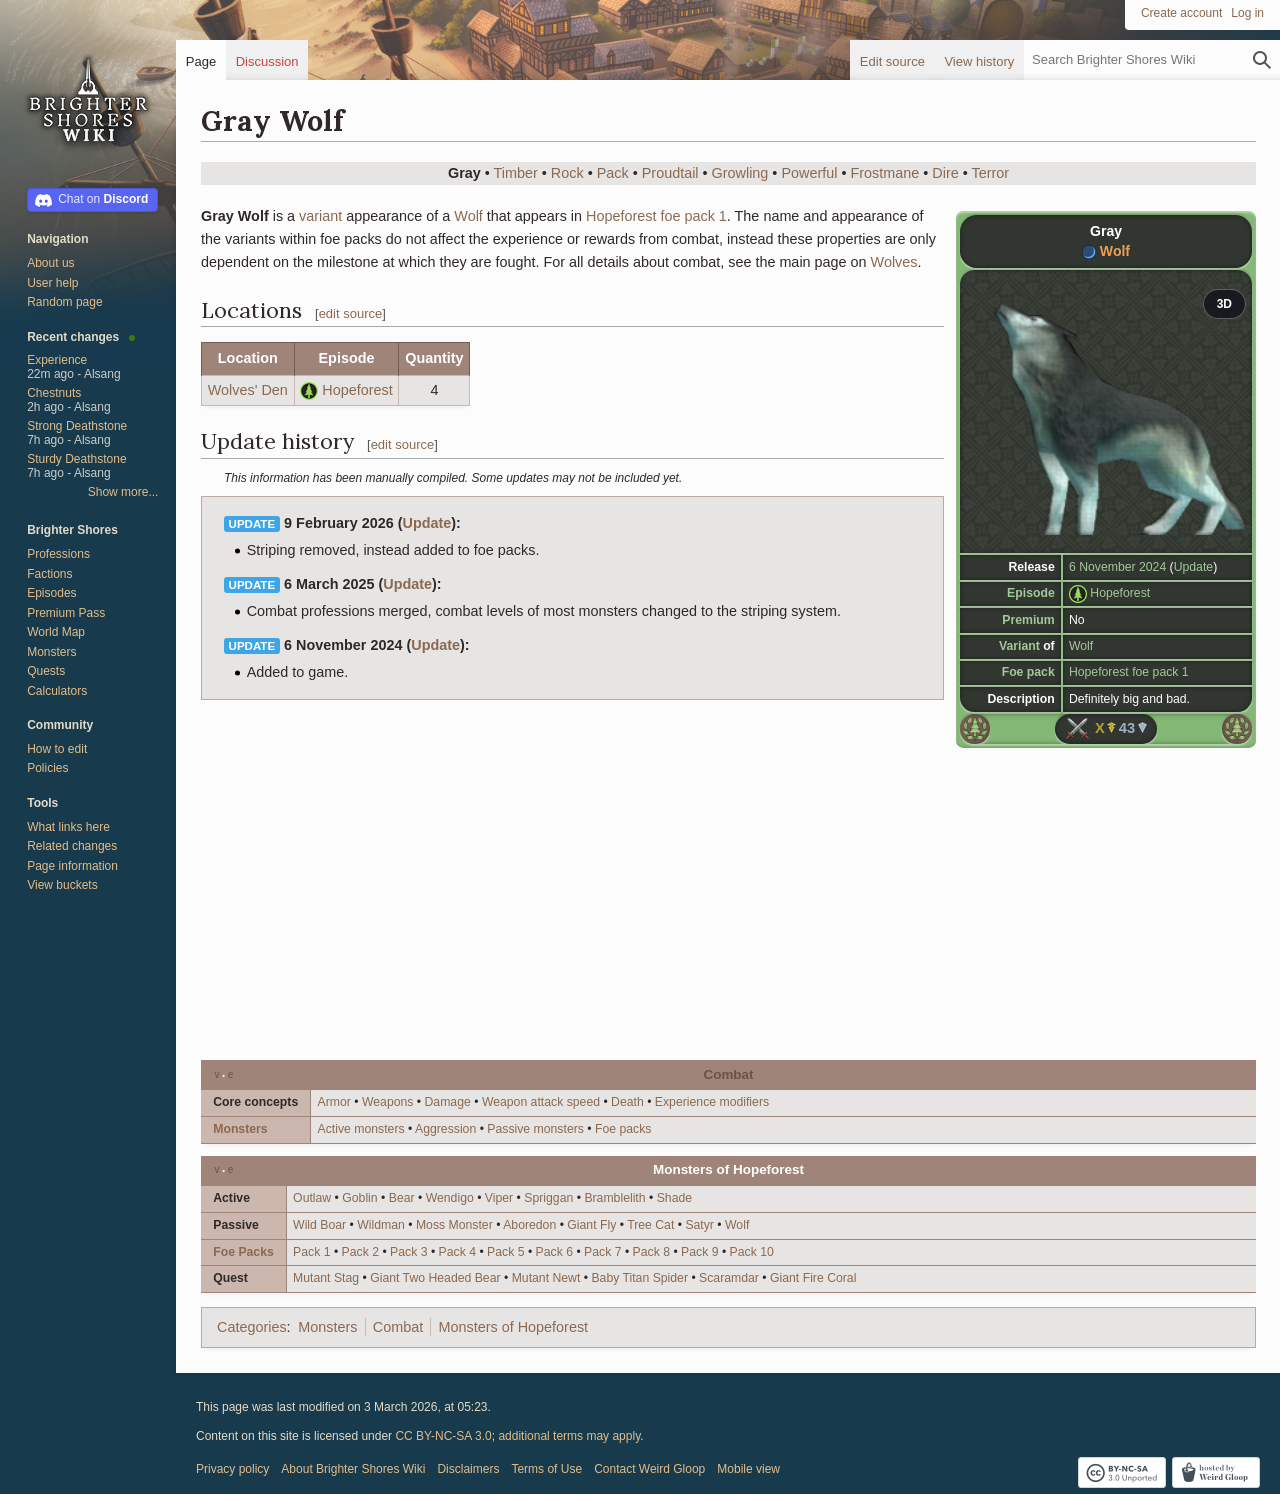
==== commit e2816c44: "Match live wiki layout (Vector desktop + Minerva mobile) and index skins Serve the desktop Vector pa" ====
--- a/index.html
+++ b/index.html
@@ -1,6 +1,6 @@
 <!DOCTYPE html>
-<html class="client-nojs skin-theme-clientpref-day mf-expand-sections-clientpref-0 mf-font-size-clientpref-small mw-mf-amc-clientpref-0" lang="en-GB" dir="ltr">
-<head>
+<html class="client-nojs" lang="en-GB" dir="ltr">
+<head><script>if(/Mobi|Android|iP(hone|od|ad)/i.test(navigator.userAgent))location.replace('mobile.html'+location.hash);</script>
 <meta charset="UTF-8">
 <title>Gray Wolf - Brighter Shores Wiki</title>
 
@@ -19,12 +19,10 @@
 <meta property="og:title" content="Gray Wolf - Brighter Shores Wiki">
 <meta property="og:type" content="article">
 <meta property="og:url" content="https://brightershoreswiki.org/w/Gray_Wolf">
-<meta name="theme-color" content="#eaecf0">
 <meta property="og:image" content="https://brightershoreswiki.org/images/Gray_Wolf.png?25b98">
 <meta property="og:image:width" content="211">
 <meta property="og:image:height" content="190">
-<meta name="viewport" content="width=device-width, initial-scale=1.0, user-scalable=yes, minimum-scale=0.25, maximum-scale=5.0">
-<link rel="manifest" href="https://brightershoreswiki.org/api.php?action=webapp-manifest">
+<meta name="viewport" content="width=1120">
 <link rel="alternate" type="application/x-wiki" title="Edit" href="https://brightershoreswiki.org/w/Gray_Wolf?action=edit">
 <link rel="apple-touch-icon" href="https://brightershoreswiki.org/images/Apple-touch-icon.png">
 <link rel="icon" href="wiki-assets/img/fd427ca9e8e6.ico">
@@ -33,175 +31,40 @@
 <link rel="canonical" href="https://brightershoreswiki.org/w/Gray_Wolf">
 <link rel="license" href="https://creativecommons.org/licenses/by-nc-sa/3.0/">
 </head>
-<body class="mediawiki ltr sitedir-ltr mw-hide-empty-elt ns-0 ns-subject mw-editable page-Gray_Wolf rootpage-Gray_Wolf issues-group-B skin-minerva action-view skin--responsive mw-mf-amc-disabled mw-mf wgl-lightmode wgl-theme-light"><div id="mw-mf-viewport">
-	<div id="mw-mf-page-center">
-		<a class="mw-mf-page-center__mask" href="#"></a>
-		<header class="header-container header-chrome">
-			<div class="minerva-header">
-				<nav class="navigation-drawer toggle-list view-border-box">
-					<input type="checkbox" id="main-menu-input"
-						data-event-name="ui.mainmenu"
-						class="toggle-list__checkbox" role="button" aria-haspopup="true" aria-expanded="false" aria-labelledby="mw-mf-main-menu-button">
-					<label for="main-menu-input" id="mw-mf-main-menu-button" aria-hidden="true" class="cdx-button cdx-button--size-large cdx-button--fake-button cdx-button--fake-button--enabled cdx-button--icon-only cdx-button--weight-quiet toggle-list__toggle">
-    <span class="minerva-icon minerva-icon--menu"></span>
-<span></span>
-</label>
-
-					<div id="mw-mf-page-left" class="menu view-border-box">
-	<ul id="p-navigation" class="toggle-list__list">
-			<li class="toggle-list-item ">
-				<a class="toggle-list-item__anchor menu__item--home" href="/" data-mw="interface">
-					<span class="minerva-icon minerva-icon--home"></span>
-
-					<span class="toggle-list-item__label">Home</span>
-				</a>
-			</li>
-			<li class="toggle-list-item ">
-				<a class="toggle-list-item__anchor menu__item--random" href="https://brightershoreswiki.org/w/Special:Random" data-mw="interface">
-					<span class="minerva-icon minerva-icon--die"></span>
-
-					<span class="toggle-list-item__label">Random</span>
-				</a>
-			</li>
-	</ul>
-	<ul id="p-personal" class="toggle-list__list">
-			<li class="toggle-list-item ">
-				<a class="toggle-list-item__anchor mw-list-item menu__item--login" href="https://brightershoreswiki.org/w/Special:UserLogin?returnto=Gray+Wolf" data-event-name="menu.login" data-mw="interface">
-					<span class="minerva-icon minerva-icon--logIn"></span>
-
-					<span class="toggle-list-item__label">Log in</span>
-				</a>
-			</li>
-	</ul>
-	<ul id="pt-preferences" class="toggle-list__list">
-			<li class="toggle-list-item ">
-				<a class="toggle-list-item__anchor menu__item--settings" href="https://brightershoreswiki.org/w/Special:MobileOptions?returnto=Gray+Wolf" data-event-name="menu.settings" data-mw="interface">
-					<span class="minerva-icon minerva-icon--settings"></span>
-
-					<span class="toggle-list-item__label">Settings</span>
-				</a>
-			</li>
-	</ul>
-	<ul class="hlist">
-			<li class="toggle-list-item ">
-				<a class="toggle-list-item__anchor menu__item--about" href="https://brightershoreswiki.org/w/Brighter_Shores:About" data-mw="interface">
-					
-					<span class="toggle-list-item__label">About Brighter Shores Wiki</span>
-				</a>
-			</li>
-			<li class="toggle-list-item ">
-				<a class="toggle-list-item__anchor menu__item--disclaimers" href="https://brightershoreswiki.org/w/Brighter_Shores:General_disclaimer" data-mw="interface">
-					
-					<span class="toggle-list-item__label">Disclaimers</span>
-				</a>
-			</li>
-	</ul>
-</div>
-
-					<label class="main-menu-mask" for="main-menu-input"></label>
-				</nav>
-				<div class="branding-box">
-					<a href="/">
-						<span><img src="wiki-assets/img/8afa4e9e41fb.png" alt="Brighter Shores Wiki" width="135" height="50"
-	style="width: 8.4375em; height: 3.125em;"/>
-
-</span>
-					</a>
-				</div>
-					<form role="search" action="/" method="get" class="minerva-search-form">
-				<div class="search-box search-box--typeahead">
-					<div class="cdx-typeahead-search cdx-typeahead-search--show-thumbnail cdx-typeahead-search--auto-expand-width">
-						<div class="cdx-search-input">
-							<div class="cdx-search-input__input-wrapper">
-								<div class="cdx-text-input cdx-text-input--has-start-icon">
-									<input type="hidden" name="title" value="Special:Search"/>
-									<input class="search skin-minerva-search-trigger cdx-text-input__input" id="searchInput"
-									 type="search" name="search" placeholder="Search Brighter Shores Wiki" aria-label="Search Brighter Shores Wiki" autocapitalize="sentences" spellcheck="false" title="Search Brighter Shores Wiki [f]" accesskey="f" autocomplete="off">
-									<span class="cdx-text-input__icon cdx-text-input__start-icon"></span>
-								</div>
-							</div>
-						</div>
-					</div>
-				</div>
-				<button id="searchIcon" class="cdx-button cdx-button--size-large cdx-button--icon-only cdx-button--weight-quiet skin-minerva-search-trigger">
-	    <span class="minerva-icon minerva-icon--search"></span>
-<span>Search</span>
-	</button>
-</form>
-		<nav class="minerva-user-navigation" aria-label="User navigation">
-					
-				</nav>
-			</div>
-		</header>
-		<main id="content" class="mw-body">
-			<div class="banner-container">
-			<div id="siteNotice"></div>
-			</div>
-			
-			<div class="pre-content heading-holder">
-				<div class="page-heading">
-					<h1 id="firstHeading" class="firstHeading mw-first-heading"><span class="mw-page-title-main">Gray Wolf</span></h1>
-					<div class="tagline"></div>
-				</div>
-				<nav class="page-actions-menu">
-	<ul id="p-views" class="page-actions-menu__list minerva-icon-only-menu">
-		<li id="language-selector" class="page-actions-menu__list-item">
-				<a role="button" href="" data-mw="interface" data-event-name="menu.languages" title="Language" class="cdx-button cdx-button--size-large cdx-button--fake-button cdx-button--fake-button--enabled cdx-button--icon-only cdx-button--weight-quiet language-selector disabled">
-				    <span class="minerva-icon minerva-icon--language"></span>
-<span>Language</span>
-				</a>
-		</li>
-		<li id="page-actions-watch" class="page-actions-menu__list-item">
-				<a role="button" id="ca-watch" href="https://brightershoreswiki.org/w/Special:UserLogin?returnto=Gray+Wolf" data-event-name="menu.watch" class="cdx-button cdx-button--size-large cdx-button--fake-button cdx-button--fake-button--enabled cdx-button--icon-only cdx-button--weight-quiet menu__item--page-actions-watch">
-				    <span class="minerva-icon minerva-icon--star"></span>
-<span>Watch</span>
-				</a>
-		</li>
-		<li id="page-actions-edit" class="page-actions-menu__list-item">
-				<a role="button" id="ca-edit" href="https://brightershoreswiki.org/w/Gray_Wolf?action=edit" data-event-name="menu.edit" data-mw="interface" class="cdx-button cdx-button--size-large cdx-button--fake-button cdx-button--fake-button--enabled cdx-button--icon-only cdx-button--weight-quiet edit-page menu__item--page-actions-edit">
-				    <span class="minerva-icon minerva-icon--edit"></span>
-<span>Edit</span>
-				</a>
-		</li>
-	</ul>
-</nav>
-				<div id="mw-content-subtitle"></div>
-			</div>
-			<div id="bodyContent" class="content">
-				<div id="mw-content-text" class="mw-body-content"><div class="mw-content-ltr mw-parser-output" lang="en-GB" dir="ltr"><section class="mf-section-0" id="mf-section-0"><div class="variants-header"><a class="mw-selflink selflink">Gray</a> • <a href="https://brightershoreswiki.org/w/Timber_Wolf" title="Timber Wolf">Timber</a> • <a href="https://brightershoreswiki.org/w/Rock_Wolf" title="Rock Wolf">Rock</a> • <a href="https://brightershoreswiki.org/w/Pack_Wolf" title="Pack Wolf">Pack</a> • <a href="https://brightershoreswiki.org/w/Proudtail_Wolf" title="Proudtail Wolf">Proudtail</a> • <a href="https://brightershoreswiki.org/w/Growling_Wolf" title="Growling Wolf">Growling</a> • <a href="https://brightershoreswiki.org/w/Powerful_Wolf" title="Powerful Wolf">Powerful</a> • <a href="https://brightershoreswiki.org/w/Frostmane_Wolf" title="Frostmane Wolf">Frostmane</a> • <a href="https://brightershoreswiki.org/w/Dire_Wolf" title="Dire Wolf">Dire</a> • <a href="https://brightershoreswiki.org/w/Terror_Wolf" title="Terror Wolf">Terror</a></div>
-<table class="plainlinks infobox infobox-Foe_Pack_Variant infobox-Hopeforest"><tbody><tr><th colspan="20" class="infobox-header"><span class="infobox-varianted-name"><span class="infobox-varianted-name-variant">Gray</span><br/><span typeof="mw:File"><a href="https://brightershoreswiki.org/w/Passive_activity" title="Passive activity"><img src="wiki-assets/img/e0b1ac5f4f82.png" decoding="async" loading="lazy" width="14" height="14" class="mw-file-element" srcset="wiki-assets/img/4dd945521070.png 2x" data-file-width="64" data-file-height="64"/></a></span> <span class="infobox-varianted-name-category name-color-Monster">Wolf</span></span></th></tr><tr><td colspan="20" class="infobox-image" data-model="model/wolf.glb" data-variant="0"><span typeof="mw:File"><a href="https://brightershoreswiki.org/w/File:Gray_Wolf.png" class="mw-file-description"><img src="wiki-assets/img/0b187dbbf746.png" decoding="async" loading="lazy" width="300" height="270" class="mw-file-element" data-file-width="211" data-file-height="190"/></a></span></td></tr><tr><th colspan="7">Release</th><td colspan="13"><a href="https://brightershoreswiki.org/w/6_November" title="6 November">6 November</a> <a href="https://brightershoreswiki.org/w/2024" title="2024">2024</a> (<a href="https://brightershoreswiki.org/w/Game_updates/2024-11-06" title="Game updates/2024-11-06">Update</a>)</td></tr><tr><th colspan="7"><a href="https://brightershoreswiki.org/w/Episode" class="mw-redirect" title="Episode">Episode</a></th><td colspan="13"><span data-sort-value="2"><span typeof="mw:File"><a href="https://brightershoreswiki.org/w/Hopeforest" title="Hopeforest"><img src="wiki-assets/img/135c1c75e14e.png" decoding="async" loading="lazy" width="18" height="18" class="mw-file-element" srcset="wiki-assets/img/0a2d57c0d6cb.png 2x" data-file-width="64" data-file-height="64"/></a></span> <a href="https://brightershoreswiki.org/w/Hopeforest" title="Hopeforest">Hopeforest</a></span></td></tr><tr><th colspan="7"><a href="https://brightershoreswiki.org/w/Premium_Pass" title="Premium Pass">Premium</a></th><td colspan="13">No</td></tr><tr><th colspan="7"><a href="https://brightershoreswiki.org/w/Variant" title="Variant">Variant</a> of</th><td colspan="13"><a href="https://brightershoreswiki.org/w/Wolf" title="Wolf">Wolf</a></td></tr><tr><th colspan="7"><a href="https://brightershoreswiki.org/w/Foe_packs" title="Foe packs">Foe pack</a></th><td colspan="13"><a href="https://brightershoreswiki.org/w/Hopeforest_foe_pack_1" title="Hopeforest foe pack 1">Hopeforest foe pack 1</a></td></tr><tr><th colspan="7">Description</th><td colspan="13">Definitely big and bad.</td></tr><tr class="infobox-bubble-row"><td colspan="20" class="infobox-bubble-item"><span class="mw-default-size" typeof="mw:File"><a href="https://brightershoreswiki.org/w/Combat" title="Combat"><img src="wiki-assets/img/a77d537dda83.png" decoding="async" loading="lazy" width="32" height="30" class="mw-file-element" srcset="wiki-assets/img/cc85a0d29028.png 2x" data-file-width="116" data-file-height="108"/></a></span> <span style="color:#afa134;font-weight:bold">X</span><span class="mw-valign-baseline" typeof="mw:File"><span><img src="wiki-assets/img/c2c2b851a122.png" decoding="async" loading="lazy" width="9" height="11" class="mw-file-element" srcset="wiki-assets/img/69b8637f85cb.png 2x" data-file-width="40" data-file-height="48"/></span></span> <span style="color:#a0aec7;font-weight:bold">43</span><span class="mw-valign-baseline" typeof="mw:File"><span><img src="wiki-assets/img/62096b4a3649.png" decoding="async" loading="lazy" width="9" height="11" class="mw-file-element" srcset="wiki-assets/img/49ee96fb5b55.png 2x" data-file-width="40" data-file-height="48"/></span></span></td></tr></tbody></table>
-<div class="map" id="map" style="height: 300px; width: 300px;" data-type="Entity" data-target="Wolf" data-color="{{{color}}}"></div>
+<body class="skin-vector-legacy mediawiki ltr sitedir-ltr mw-hide-empty-elt ns-0 ns-subject mw-editable page-Gray_Wolf rootpage-Gray_Wolf skin-vector action-view wgl-lightmode wgl-theme-light"><div id="mw-page-base" class="noprint"></div>
+<div id="mw-head-base" class="noprint"></div>
+<div id="content" class="mw-body" role="main">
+	<a id="top"></a>
+	<div id="siteNotice"></div>
+	<div class="mw-indicators">
+	</div>
+	<h1 id="firstHeading" class="firstHeading mw-first-heading"><span class="mw-page-title-main">Gray Wolf</span></h1>
+	<div id="bodyContent" class="vector-body">
+		<div id="siteSub" class="noprint">From Brighter Shores Wiki</div>
+		<div id="contentSub"><div id="mw-content-subtitle"></div></div>
+		<div id="contentSub2"></div>
+		
+		<div id="jump-to-nav"></div>
+		<a class="mw-jump-link" href="#mw-head">Jump to navigation</a>
+		<a class="mw-jump-link" href="#searchInput">Jump to search</a>
+		<div id="mw-content-text" class="mw-body-content"><div class="mw-content-ltr mw-parser-output" lang="en-GB" dir="ltr"><div class="variants-header"><a class="mw-selflink selflink">Gray</a> •&#160;<a href="https://brightershoreswiki.org/w/Timber_Wolf" title="Timber Wolf">Timber</a> •&#160;<a href="https://brightershoreswiki.org/w/Rock_Wolf" title="Rock Wolf">Rock</a> •&#160;<a href="https://brightershoreswiki.org/w/Pack_Wolf" title="Pack Wolf">Pack</a> •&#160;<a href="https://brightershoreswiki.org/w/Proudtail_Wolf" title="Proudtail Wolf">Proudtail</a> •&#160;<a href="https://brightershoreswiki.org/w/Growling_Wolf" title="Growling Wolf">Growling</a> •&#160;<a href="https://brightershoreswiki.org/w/Powerful_Wolf" title="Powerful Wolf">Powerful</a> •&#160;<a href="https://brightershoreswiki.org/w/Frostmane_Wolf" title="Frostmane Wolf">Frostmane</a> •&#160;<a href="https://brightershoreswiki.org/w/Dire_Wolf" title="Dire Wolf">Dire</a> •&#160;<a href="https://brightershoreswiki.org/w/Terror_Wolf" title="Terror Wolf">Terror</a></div>
+<table class="plainlinks infobox infobox-Foe&#95;Pack&#95;Variant infobox-Hopeforest"><tbody><tr><th colspan="20" class="infobox-header"><span class="infobox-varianted-name"><span class="infobox-varianted-name-variant">Gray</span><br /><span typeof="mw:File"><a href="https://brightershoreswiki.org/w/Passive_activity" title="Passive activity"><img src="wiki-assets/img/e0b1ac5f4f82.png" decoding="async" loading="lazy" width="14" height="14" class="mw-file-element" srcset="wiki-assets/img/4dd945521070.png 2x" data-file-width="64" data-file-height="64" /></a></span> <span class="infobox-varianted-name-category name-color-Monster">Wolf</span></span></th></tr><tr><td colspan="20" class="infobox-image" data-model="model/wolf.glb" data-variant="2"><span typeof="mw:File"><a href="https://brightershoreswiki.org/w/File:Gray_Wolf.png" class="mw-file-description"><img src="wiki-assets/img/0b187dbbf746.png" decoding="async" loading="lazy" width="300" height="270" class="mw-file-element" data-file-width="211" data-file-height="190" /></a></span></td></tr><tr><th colspan="7">Release</th><td colspan="13"><a href="https://brightershoreswiki.org/w/6_November" title="6 November">6 November</a> <a href="https://brightershoreswiki.org/w/2024" title="2024">2024</a> (<a href="https://brightershoreswiki.org/w/Game_updates/2024-11-06" title="Game updates/2024-11-06">Update</a>)</td></tr><tr><th colspan="7"><a href="https://brightershoreswiki.org/w/Episode" class="mw-redirect" title="Episode">Episode</a></th><td colspan="13"><span data-sort-value="2"><span typeof="mw:File"><a href="https://brightershoreswiki.org/w/Hopeforest" title="Hopeforest"><img src="wiki-assets/img/135c1c75e14e.png" decoding="async" loading="lazy" width="18" height="18" class="mw-file-element" srcset="wiki-assets/img/0a2d57c0d6cb.png 2x" data-file-width="64" data-file-height="64" /></a></span> <a href="https://brightershoreswiki.org/w/Hopeforest" title="Hopeforest">Hopeforest</a></span></td></tr><tr><th colspan="7"><a href="https://brightershoreswiki.org/w/Premium_Pass" title="Premium Pass">Premium</a></th><td colspan="13">No</td></tr><tr><th colspan="7"><a href="https://brightershoreswiki.org/w/Variant" title="Variant">Variant</a> of</th><td colspan="13"><a href="https://brightershoreswiki.org/w/Wolf" title="Wolf">Wolf</a></td></tr><tr><th colspan="7"><a href="https://brightershoreswiki.org/w/Foe_packs" title="Foe packs">Foe pack</a></th><td colspan="13"><a href="https://brightershoreswiki.org/w/Hopeforest_foe_pack_1" title="Hopeforest foe pack 1">Hopeforest foe pack 1</a></td></tr><tr><th colspan="7">Description</th><td colspan="13">Definitely big and bad.</td></tr><tr class="infobox-bubble-row"><td colspan="20" class="infobox-bubble-item"><span class="mw-default-size" typeof="mw:File"><a href="https://brightershoreswiki.org/w/Combat" title="Combat"><img src="wiki-assets/img/a77d537dda83.png" decoding="async" loading="lazy" width="32" height="30" class="mw-file-element" srcset="wiki-assets/img/cc85a0d29028.png 2x" data-file-width="116" data-file-height="108" /></a></span> <span style="color:#afa134;font-weight:bold">X</span><span class="mw-valign-baseline" typeof="mw:File"><span><img src="wiki-assets/img/c2c2b851a122.png" decoding="async" loading="lazy" width="9" height="11" class="mw-file-element" srcset="wiki-assets/img/69b8637f85cb.png 2x" data-file-width="40" data-file-height="48" /></span></span> <span style="color:#a0aec7;font-weight:bold">43</span><span class="mw-valign-baseline" typeof="mw:File"><span><img src="wiki-assets/img/62096b4a3649.png" decoding="async" loading="lazy" width="9" height="11" class="mw-file-element" srcset="wiki-assets/img/49ee96fb5b55.png 2x" data-file-width="40" data-file-height="48" /></span></span></td></tr></tbody></table>
+<div class="map" id="map" style="height: 300px; width: 300px;" data-type="Entity" data-target="Wolf" data-color="&#123;&#123;&#123;color&#125;&#125;&#125;"></div>
 <p><b>Gray Wolf</b> is a <a href="https://brightershoreswiki.org/w/Variant" title="Variant">variant</a> appearance of a <a href="https://brightershoreswiki.org/w/Wolf" title="Wolf">Wolf</a> that appears in <a href="https://brightershoreswiki.org/w/Hopeforest_foe_pack_1" title="Hopeforest foe pack 1">Hopeforest foe pack 1</a>. The name and appearance of the variants within foe packs do not affect the experience or rewards from combat, instead these properties are only dependent on the milestone at which they are fought. For all details about combat, see the main page on <a href="https://brightershoreswiki.org/w/Wolf" title="Wolf">Wolves</a>.
 </p>
-</section><div class="mw-heading mw-heading2 section-heading" onclick="mfTempOpenSection(1)"><span class="indicator mf-icon mf-icon-expand mf-icon--small"></span><h2 id="Locations">Locations</h2><span class="mw-editsection">
-<a role="button" href="https://brightershoreswiki.org/w/Gray_Wolf?action=edit&amp;section=1" title="Edit section: Locations" class="cdx-button cdx-button--size-large cdx-button--fake-button cdx-button--fake-button--enabled cdx-button--icon-only cdx-button--weight-quiet ">
-    <span class="minerva-icon minerva-icon--edit"></span>
-<span>edit</span>
-</a>
-
-</span>
-
-</div><section class="mf-section-1 collapsible-block" id="mf-section-1">
-<table class="wikitable sortable filterable sticky-header loctable autosort=2,a align-center-3"><tbody><tr><th>Location</th><th>Episode</th><th>Quantity</th></tr><tr id="LOC_1"><td><a href="https://brightershoreswiki.org/w/Wolves%27_Den" title="Wolves' Den">Wolves' Den</a></td><td><span data-sort-value="2"><span typeof="mw:File"><a href="https://brightershoreswiki.org/w/Hopeforest" title="Hopeforest"><img src="wiki-assets/img/135c1c75e14e.png" decoding="async" loading="lazy" width="18" height="18" class="mw-file-element" srcset="wiki-assets/img/0a2d57c0d6cb.png 2x" data-file-width="64" data-file-height="64"/></a></span> <a href="https://brightershoreswiki.org/w/Hopeforest" title="Hopeforest">Hopeforest</a></span></td><td>4</td></tr></tbody></table>
-</section><div class="mw-heading mw-heading2 section-heading" onclick="mfTempOpenSection(2)"><span class="indicator mf-icon mf-icon-expand mf-icon--small"></span><h2 id="Update_history">Update history</h2><span class="mw-editsection">
-<a role="button" href="https://brightershoreswiki.org/w/Gray_Wolf?action=edit&amp;section=2" title="Edit section: Update history" class="cdx-button cdx-button--size-large cdx-button--fake-button cdx-button--fake-button--enabled cdx-button--icon-only cdx-button--weight-quiet ">
-    <span class="minerva-icon minerva-icon--edit"></span>
-<span>edit</span>
-</a>
-
-</span>
-
-</div><section class="mf-section-2 collapsible-block" id="mf-section-2">
+<div class="mw-heading mw-heading2"><h2 id="Locations">Locations</h2><span class="mw-editsection"><span class="mw-editsection-bracket">[</span><a href="https://brightershoreswiki.org/w/Gray_Wolf?section=1&amp;veaction=edit" title="Edit section: Locations" class="mw-editsection-visualeditor"><span>edit</span></a><span class="mw-editsection-divider"> | </span><a href="https://brightershoreswiki.org/w/Gray_Wolf?action=edit&amp;section=1" title="Edit section&#039;s source code: Locations"><span>edit source</span></a><span class="mw-editsection-bracket">]</span></span></div>
+<table class="wikitable sortable filterable sticky-header loctable autosort=2,a align-center-3"><tbody><tr><th>Location</th><th>Episode</th><th>Quantity</th></tr><tr id="LOC&#95;1"><td><a href="https://brightershoreswiki.org/w/Wolves%27_Den" title="Wolves&#39; Den">Wolves' Den</a></td><td><span data-sort-value="2"><span typeof="mw:File"><a href="https://brightershoreswiki.org/w/Hopeforest" title="Hopeforest"><img src="wiki-assets/img/135c1c75e14e.png" decoding="async" loading="lazy" width="18" height="18" class="mw-file-element" srcset="wiki-assets/img/0a2d57c0d6cb.png 2x" data-file-width="64" data-file-height="64" /></a></span> <a href="https://brightershoreswiki.org/w/Hopeforest" title="Hopeforest">Hopeforest</a></span></td><td>4</td></tr></tbody></table>
+<div class="mw-heading mw-heading2"><h2 id="Update_history">Update history</h2><span class="mw-editsection"><span class="mw-editsection-bracket">[</span><a href="https://brightershoreswiki.org/w/Gray_Wolf?section=2&amp;veaction=edit" title="Edit section: Update history" class="mw-editsection-visualeditor"><span>edit</span></a><span class="mw-editsection-divider"> | </span><a href="https://brightershoreswiki.org/w/Gray_Wolf?action=edit&amp;section=2" title="Edit section&#039;s source code: Update history"><span>edit source</span></a><span class="mw-editsection-bracket">]</span></span></div>
 <div class="seealso"><small>This information has been manually compiled. Some updates may not be included yet.</small></div>
 <div class="update-history">
-<ul><li><span class="update-list"><span class="update-type"><a href="https://brightershoreswiki.org/w/Game_updates" title="Game updates">update</a></span> <b>9 February 2026 (<a href="https://brightershoreswiki.org/w/Game_updates/2026-02-09" class="mw-redirect" title="Game updates/2026-02-09">Update</a>):</b></span>
+<ul><li><span class="update-list"><span class="update-type"><a href="https://brightershoreswiki.org/w/Game_updates" title="Game updates">update</a></span> <b>9 February 2026&#160;(<a href="https://brightershoreswiki.org/w/Game_updates/2026-02-09" class="mw-redirect" title="Game updates/2026-02-09">Update</a>):</b></span>
 <ul><li>Striping removed, instead added to foe packs.</li></ul></li>
-<li><span class="update-list"><span class="update-type"><a href="https://brightershoreswiki.org/w/Game_updates" title="Game updates">update</a></span> <b>6 March 2025 (<a href="https://brightershoreswiki.org/w/Game_updates/2025-03-06" title="Game updates/2025-03-06">Update</a>):</b></span>
+<li><span class="update-list"><span class="update-type"><a href="https://brightershoreswiki.org/w/Game_updates" title="Game updates">update</a></span> <b>6 March 2025&#160;(<a href="https://brightershoreswiki.org/w/Game_updates/2025-03-06" title="Game updates/2025-03-06">Update</a>):</b></span>
 <ul><li>Combat professions merged, combat levels of most monsters changed to the striping system.</li></ul></li>
-<li><span class="update-list"><span class="update-type"><a href="https://brightershoreswiki.org/w/Game_updates" title="Game updates">update</a></span> <b>6 November 2024 (<a href="https://brightershoreswiki.org/w/Game_updates/2024-11-06" title="Game updates/2024-11-06">Update</a>):</b></span>
+<li><span class="update-list"><span class="update-type"><a href="https://brightershoreswiki.org/w/Game_updates" title="Game updates">update</a></span> <b>6 November 2024&#160;(<a href="https://brightershoreswiki.org/w/Game_updates/2024-11-06" title="Game updates/2024-11-06">Update</a>):</b></span>
 <ul><li>Added to game.</li></ul></li></ul>
 </div>
-<table class="navbox nowraplinks mw-collapsible mw-collapsed navbox-autocollapse" data-navbox-name="Combat"><tbody><tr><th colspan="2" class="navbox-title"><div style="float:left;text-align:left"><div class="navbar plainlinks noprint navbar-mini" style="font-weight:normal;font-size:x-small;white-space:nowrap;"><a href="https://brightershoreswiki.org/w/Template:Combat" title="Template:Combat"><span title="View this template" style="">v</span></a> <span style="font-size:80%">•</span> <span class="autoconfirmed-show" style="display:none"><a class="text" href="https://brightershoreswiki.org/w/Template_talk:Combat"><span title="Discussion about this template" style="">t</span></a> <span style="font-size:80%">•</span> </span><a class="text" href="https://brightershoreswiki.org/w/Template:Combat?action=edit"><span title="Edit this template" style="">e</span></a></div></div><div class="navbox-title-name"><a href="https://brightershoreswiki.org/w/Combat" title="Combat">Combat</a></div></th></tr><tr class="navbox-group"><th class="navbox-group-title">Core concepts</th><td class="navbox-list">
+<table class="navbox nowraplinks mw-collapsible mw-collapsed navbox-autocollapse" data-navbox-name="Combat"><tbody><tr><th colspan="2" class="navbox-title"><div style="float:left;text-align:left"><div class="navbar plainlinks noprint navbar-mini" style="font-weight:normal;font-size:x-small;white-space:nowrap;"><a href="https://brightershoreswiki.org/w/Template:Combat" title="Template:Combat"><span title="View this template" style="">v</span></a>&#160;<span style="font-size:80%">&#8226;</span>&#160;<span class="autoconfirmed-show" style="display:none"><a class="text" href="https://brightershoreswiki.org/w/Template_talk:Combat"><span title="Discussion about this template" style="">t</span></a>&#160;<span style="font-size:80%">&#8226;</span>&#160;</span><a class="text" href="https://brightershoreswiki.org/w/Template:Combat?action=edit"><span title="Edit this template" style="">e</span></a></div></div><div class="navbox-title-name"><a href="https://brightershoreswiki.org/w/Combat" title="Combat">Combat</a></div></th></tr><tr class="navbox-group"><th class="navbox-group-title">Core concepts</th><td class="navbox-list">
 <ul><li><a href="https://brightershoreswiki.org/w/Armor" title="Armor">Armor</a></li>
 <li><a href="https://brightershoreswiki.org/w/Weapons" title="Weapons">Weapons</a></li>
 <li><a href="https://brightershoreswiki.org/w/Damage" title="Damage">Damage</a></li>
@@ -212,7 +75,7 @@
 <li><a href="https://brightershoreswiki.org/w/Aggression" title="Aggression">Aggression</a></li>
 <li><a href="https://brightershoreswiki.org/w/Passive_monsters" title="Passive monsters">Passive monsters</a></li>
 <li><a href="https://brightershoreswiki.org/w/Foe_packs" title="Foe packs">Foe packs</a></li></ul></td></tr></tbody></table>
-<table class="navbox nowraplinks mw-collapsible mw-collapsed navbox-autocollapse" data-navbox-name="Monsters of Hopeforest"><tbody><tr><th colspan="2" class="navbox-title"><div style="float:left;text-align:left"><div class="navbar plainlinks noprint navbar-mini" style="font-weight:normal;font-size:x-small;white-space:nowrap;"><a href="https://brightershoreswiki.org/w/Template:Monsters_of_Hopeforest" title="Template:Monsters of Hopeforest"><span title="View this template" style="">v</span></a> <span style="font-size:80%">•</span> <span class="autoconfirmed-show" style="display:none"><a class="text" href="https://brightershoreswiki.org/w/Template_talk:Monsters_of_Hopeforest"><span title="Discussion about this template" style="">t</span></a> <span style="font-size:80%">•</span> </span><a class="text" href="https://brightershoreswiki.org/w/Template:Monsters_of_Hopeforest?action=edit"><span title="Edit this template" style="">e</span></a></div></div><div class="navbox-title-name">Monsters of Hopeforest</div></th></tr><tr class="navbox-group"><th class="navbox-group-title">Active</th><td class="navbox-list">
+<table class="navbox nowraplinks mw-collapsible mw-collapsed navbox-autocollapse" data-navbox-name="Monsters of Hopeforest"><tbody><tr><th colspan="2" class="navbox-title"><div style="float:left;text-align:left"><div class="navbar plainlinks noprint navbar-mini" style="font-weight:normal;font-size:x-small;white-space:nowrap;"><a href="https://brightershoreswiki.org/w/Template:Monsters_of_Hopeforest" title="Template:Monsters of Hopeforest"><span title="View this template" style="">v</span></a>&#160;<span style="font-size:80%">&#8226;</span>&#160;<span class="autoconfirmed-show" style="display:none"><a class="text" href="https://brightershoreswiki.org/w/Template_talk:Monsters_of_Hopeforest"><span title="Discussion about this template" style="">t</span></a>&#160;<span style="font-size:80%">&#8226;</span>&#160;</span><a class="text" href="https://brightershoreswiki.org/w/Template:Monsters_of_Hopeforest?action=edit"><span title="Edit this template" style="">e</span></a></div></div><div class="navbox-title-name">Monsters of Hopeforest</div></th></tr><tr class="navbox-group"><th class="navbox-group-title">Active</th><td class="navbox-list">
 <ul><li><a href="https://brightershoreswiki.org/w/Outlaw" title="Outlaw">Outlaw</a></li>
 <li><a href="https://brightershoreswiki.org/w/Goblin" title="Goblin">Goblin</a></li>
 <li><a href="https://brightershoreswiki.org/w/Bear" title="Bear">Bear</a></li>
@@ -247,13 +110,13 @@
 <li><a href="https://brightershoreswiki.org/w/Giant_Fire_Coral" title="Giant Fire Coral">Giant Fire Coral</a></li></ul></td></tr></tbody></table>
 <!-- 
 NewPP limit report
-Parsed by mediawiki‐f8b876dd‐k47n2
-Cached time: 20260704103618
+Parsed by mediawiki‐554f6fcc4d‐zrjcq
+Cached time: 20260629034101
 Cache expiry: 172800
 Reduced expiry: false
 Complications: []
-CPU time usage: 0.038 seconds
-Real time usage: 0.045 seconds
+CPU time usage: 0.037 seconds
+Real time usage: 0.047 seconds
 Preprocessor visited node count: 332/1000000
 Revision size: 1053/8388608 bytes
 Post‐expand include size: 16620/8388608 bytes
@@ -268,86 +131,342 @@
 -->
 <!--
 Transclusion expansion time report (%,ms,calls,template)
-100.00%   32.175      1 -total
- 35.17%   11.315      1 Template:MonsterVariants
- 31.89%   10.260      1 Template:Infobox_Foe_Pack_Variant
- 12.39%    3.986      1 Template:LocationList
-  8.92%    2.870      1 Template:UH
-  6.51%    2.096      2 Template:Navbox
-  6.18%    1.990      1 Template:Combat
-  4.24%    1.363      2 Template:Mainonly
-  3.95%    1.270      3 Template:UL
-  3.57%    1.149      1 Template:Monsters_of_Hopeforest
+100.00%   33.839      1 -total
+ 34.84%   11.791      1 Template:MonsterVariants
+ 31.88%   10.788      1 Template:Infobox_Foe_Pack_Variant
+ 12.70%    4.297      1 Template:LocationList
+  8.94%    3.024      1 Template:UH
+  6.53%    2.209      2 Template:Navbox
+  6.27%    2.123      1 Template:Combat
+  4.00%    1.354      2 Template:Mainonly
+  3.73%    1.263      3 Template:UL
+  3.54%    1.198      1 Template:Monsters_of_Hopeforest
 -->
-
-<!-- Saved in parser cache with key en_bshoreswiki:pcache:2211:|#|:idhash:canonical and timestamp 20260704103618 and revision id 241994. Rendering was triggered because: unknown
- -->
-</section></div>
-<!-- MobileFormatter took 0.001 seconds -->
+</div>
 <div class="printfooter" data-nosnippet="">Retrieved from "<a dir="ltr" href="https://brightershoreswiki.org/w/Gray_Wolf?oldid=241994">https://brightershoreswiki.org/w/Gray_Wolf?oldid=241994</a>"</div></div>
-				
-			</div>
-			<div class="post-content" id="page-secondary-actions">
-			</div>
-		</main>
-		<footer class="mw-footer minerva-footer" role="contentinfo">
-		  <a class="last-modified-bar" href="https://brightershoreswiki.org/w/Gray_Wolf?action=history">
-  	<div class="post-content last-modified-bar__content">
-  		 <span class="minerva-icon minerva-icon-size-medium minerva-icon--modified-history"></span>
- 
-  		<span class="last-modified-bar__text modified-enhancement"
-  				data-user-name="Mysticalia"
-  				data-user-gender="female"
-  				data-timestamp="1772515437">
-  				<span>Last edited on 3 March 2026, at 05:23</span>
-  		</span>
-  		 <span class="minerva-icon minerva-icon-size-small minerva-icon--expand"></span>
- 
-  	</div>
-  </a>
-	<div class="post-content footer-content">
-			
-			<div id="p-lang">
-	    <h4>Languages</h4>
-	    <section>
-	        <ul id="p-variants" class="minerva-languages"></ul>
-	        <p>This page is not available in other languages.</p>
-	    </section>
-	</div>
-	<div class="minerva-footer-logo">
-				<img src="wiki-assets/img/8afa4e9e41fb.png" alt="Brighter Shores Wiki" width="135" height="50"
-	style="width: 8.4375em; height: 3.125em;"/>
-
-
-				<ul id="footer-icons" class="footer-icons">
-	<li id="footer-copyrightico"><a href="https://creativecommons.org/licenses/by-nc-sa/3.0/" target="_blank"><img src="wiki-assets/img/2277f22574ad.png" srcset="wiki-assets/img/b27d9851b41d.png 2x" alt="CC BY-NC-SA 3.0" width="88" height="31" loading="lazy"></a></li>
-	<li id="footer-poweredbyico"><a href="https://weirdgloop.org" target="_blank"><img src="wiki-assets/img/5b0f778003fd.png" srcset="wiki-assets/img/340756d31956.png 2x" alt="Hosted by Weird Gloop" width="88" height="31" loading="lazy"></a></li>
-</ul>
-			</div>
-			<ul id="footer-info" class="footer-info hlist hlist-separated">
+		<div id="catlinks" class="catlinks" data-mw="interface"><div id="mw-normal-catlinks" class="mw-normal-catlinks"><a href="https://brightershoreswiki.org/w/Special:Categories" title="Special:Categories">Categories</a>: <ul><li><a href="https://brightershoreswiki.org/w/Category:Monsters" title="Category:Monsters">Monsters</a></li><li><a href="https://brightershoreswiki.org/w/Category:Combat" title="Category:Combat">Combat</a></li><li><a href="https://brightershoreswiki.org/w/Category:Monsters_of_Hopeforest" title="Category:Monsters of Hopeforest">Monsters of Hopeforest</a></li></ul></div><div id="mw-hidden-catlinks" class="mw-hidden-catlinks mw-hidden-cats-hidden">Hidden category: <ul><li><a href="https://brightershoreswiki.org/w/Category:Pages_with_update_history" title="Category:Pages with update history">Pages with update history</a></li></ul></div></div>
+	</div>
+</div>
+
+<div id="mw-navigation">
+	<h2>Navigation menu</h2>
+	<div id="mw-head">
+		
+<nav id="p-personal" class="mw-portlet mw-portlet-personal vector-user-menu-legacy vector-menu" aria-labelledby="p-personal-label"  >
+	<h3
+		id="p-personal-label"
+		
+		class="vector-menu-heading "
+	>
+		<span class="vector-menu-heading-label">Personal tools</span>
+	</h3>
+	<div class="vector-menu-content">
+		
+		<ul class="vector-menu-content-list">
+			
+			<li id="pt-createaccount" class="mw-list-item"><a href="https://brightershoreswiki.org/w/Special:CreateAccount?returnto=Gray+Wolf" title="You are encouraged to create an account and log in; however, it is not mandatory"><span>Create account</span></a></li><li id="pt-login" class="mw-list-item"><a href="https://brightershoreswiki.org/w/Special:UserLogin?returnto=Gray+Wolf" title="You are encouraged to log in; however, it is not mandatory [o]" accesskey="o"><span>Log in</span></a></li>
+		</ul>
+		
+	</div>
+</nav>
+
+		<div id="left-navigation">
+			
+<nav id="p-associated-pages" class="mw-portlet mw-portlet-associated-pages vector-menu-tabs vector-menu-tabs-legacy vector-menu" aria-labelledby="p-associated-pages-label"  >
+	<h3
+		id="p-associated-pages-label"
+		
+		class="vector-menu-heading "
+	>
+		<span class="vector-menu-heading-label">associated-pages</span>
+	</h3>
+	<div class="vector-menu-content">
+		
+		<ul class="vector-menu-content-list">
+			
+			<li id="ca-nstab-main" class="selected vector-tab-noicon mw-list-item"><a href="https://brightershoreswiki.org/w/Gray_Wolf" title="View the content page [c]" accesskey="c"><span>Page</span></a></li><li id="ca-talk" class="new vector-tab-noicon mw-list-item"><a href="https://brightershoreswiki.org/w/Talk:Gray_Wolf?action=edit&amp;redlink=1" rel="discussion" class="new" title="Discussion about the content page (page does not exist) [t]" accesskey="t"><span>Discussion</span></a></li>
+		</ul>
+		
+	</div>
+</nav>
+
+			
+<nav id="p-variants" class="mw-portlet mw-portlet-variants emptyPortlet vector-menu-dropdown vector-menu" aria-labelledby="p-variants-label"  >
+	<input type="checkbox"
+		id="p-variants-checkbox"
+		role="button"
+		aria-haspopup="true"
+		data-event-name="ui.dropdown-p-variants"
+		class="vector-menu-checkbox"
+		aria-labelledby="p-variants-label"
+	>
+	<label
+		id="p-variants-label"
+		
+		class="vector-menu-heading "
+	>
+		<span class="vector-menu-heading-label">British English</span>
+	</label>
+	<div class="vector-menu-content">
+		
+		<ul class="vector-menu-content-list">
+			
+			
+		</ul>
+		
+	</div>
+</nav>
+
+		</div>
+		<div id="right-navigation">
+			
+<nav id="p-views" class="mw-portlet mw-portlet-views vector-menu-tabs vector-menu-tabs-legacy vector-menu" aria-labelledby="p-views-label"  >
+	<h3
+		id="p-views-label"
+		
+		class="vector-menu-heading "
+	>
+		<span class="vector-menu-heading-label">Views</span>
+	</h3>
+	<div class="vector-menu-content">
+		
+		<ul class="vector-menu-content-list">
+			
+			<li id="ca-view" class="selected icon mw-list-item"><a href="https://brightershoreswiki.org/w/Gray_Wolf"><span>Read</span></a></li><li id="ca-ve-edit" class="mw-list-item"><a href="https://brightershoreswiki.org/w/Gray_Wolf?veaction=edit" title="Edit this page [v]" accesskey="v"><span>Edit</span></a></li><li id="ca-edit" class="collapsible mw-list-item"><a href="https://brightershoreswiki.org/w/Gray_Wolf?action=edit" title="Edit the source code of this page [e]" accesskey="e"><span>Edit source</span></a></li><li id="ca-history" class="icon mw-list-item"><a href="https://brightershoreswiki.org/w/Gray_Wolf?action=history" title="Past revisions of this page [h]" accesskey="h"><span>View history</span></a></li>
+		</ul>
+		
+	</div>
+</nav>
+
+			
+<nav id="p-cactions" class="mw-portlet mw-portlet-cactions emptyPortlet vector-menu-dropdown vector-menu" aria-labelledby="p-cactions-label"  title="More options" >
+	<input type="checkbox"
+		id="p-cactions-checkbox"
+		role="button"
+		aria-haspopup="true"
+		data-event-name="ui.dropdown-p-cactions"
+		class="vector-menu-checkbox"
+		aria-labelledby="p-cactions-label"
+	>
+	<label
+		id="p-cactions-label"
+		
+		class="vector-menu-heading "
+	>
+		<span class="vector-menu-heading-label">More</span>
+	</label>
+	<div class="vector-menu-content">
+		
+		<ul class="vector-menu-content-list">
+			
+			
+		</ul>
+		
+	</div>
+</nav>
+
+			
+<div id="p-search" role="search" class="vector-search-box-vue  vector-search-box-show-thumbnail vector-search-box-auto-expand-width vector-search-box">
+	<div class="vector-typeahead-search-container">
+		<div class="cdx-typeahead-search cdx-typeahead-search--show-thumbnail cdx-typeahead-search--auto-expand-width">
+			<form action="/" id="searchform" class="cdx-search-input cdx-search-input--has-end-button">
+				<div id="simpleSearch" class="cdx-search-input__input-wrapper"  data-search-loc="header-navigation">
+					<div class="cdx-text-input cdx-text-input--has-start-icon">
+						<input
+							class="cdx-text-input__input mw-searchInput" autocomplete="off"
+							 type="search" name="search" placeholder="Search Brighter Shores Wiki" aria-label="Search Brighter Shores Wiki" autocapitalize="sentences" spellcheck="false" title="Search Brighter Shores Wiki [f]" accesskey="f" id="searchInput"
+							>
+						<span class="cdx-text-input__icon cdx-text-input__start-icon"></span>
+					</div>
+					<input type="hidden" name="title" value="Special:Search">
+				</div>
+				<button class="cdx-button cdx-search-input__end-button">Search</button>
+			</form>
+		</div>
+	</div>
+</div>
+
+		</div>
+	</div>
+	
+<div id="mw-panel" class="vector-legacy-sidebar">
+	<div id="p-logo" role="banner">
+		<a class="mw-wiki-logo" href="/"
+			title="Visit the main page"></a>
+	</div>
+	
+<nav id="p-Discord" class="mw-portlet mw-portlet-Discord vector-menu-portal portal vector-menu" aria-labelledby="p-Discord-label"  >
+	<h3
+		id="p-Discord-label"
+		
+		class="vector-menu-heading "
+	>
+		<span class="vector-menu-heading-label">Discord</span>
+	</h3>
+	<div class="vector-menu-content">
+		
+		<ul class="vector-menu-content-list">
+			
+			<li id="n-Discord" class="mw-list-item"><a rel="nofollow" target="_blank" href="https://discord.gg/E34vBhKXzY"><span>Discord</span></a></li>
+		</ul>
+		
+	</div>
+</nav>
+
+	
+<nav id="p-Navigation" class="mw-portlet mw-portlet-Navigation vector-menu-portal portal vector-menu" aria-labelledby="p-Navigation-label"  >
+	<h3
+		id="p-Navigation-label"
+		
+		class="vector-menu-heading "
+	>
+		<span class="vector-menu-heading-label">Navigation</span>
+	</h3>
+	<div class="vector-menu-content">
+		
+		<ul class="vector-menu-content-list">
+			
+			<li id="n-About-us" class="mw-list-item"><a href="https://brightershoreswiki.org/w/Brighter_Shores:About"><span>About us</span></a></li><li id="n-User-help" class="mw-list-item"><a href="https://brightershoreswiki.org/w/Brighter_Shores:User_help"><span>User help</span></a></li><li id="n-Random-page" class="mw-list-item"><a href="https://brightershoreswiki.org/w/Special:Random"><span>Random page</span></a></li>
+		</ul>
+		
+	</div>
+</nav>
+
+<nav id="p-Recent_changes" class="mw-portlet mw-portlet-Recent_changes vector-menu-portal portal vector-menu" aria-labelledby="p-Recent_changes-label">
+	<h3
+		id="p-Recent_changes-label"
+		
+		class="vector-menu-heading "
+	>
+		<span class="vector-menu-heading-label">Recent changes</span>
+	</h3>
+	<div class="vector-menu-content">
+		
+		<ul class="vector-menu-content-list">
+			
+			
+		
+<li class="mw-list-item rc-sidebar-item">
+  <a class="rc-sidebar-page" href="https://brightershoreswiki.org/w/Experience">Experience</a>
+  <p class="rc-sidebar-user">
+    <a href="https://brightershoreswiki.org/?diff=285580">22m <span class="rc-sidebar-ago">ago</span></a>&nbsp;-
+    <a href="https://brightershoreswiki.org/w/Special:Contributions/Alsang">Alsang</a>
+  </p>
+</li>
+<li class="mw-list-item rc-sidebar-item">
+  <a class="rc-sidebar-page" href="https://brightershoreswiki.org/w/Chestnuts">Chestnuts</a>
+  <p class="rc-sidebar-user">
+    <a href="https://brightershoreswiki.org/?diff=285575">2h <span class="rc-sidebar-ago">ago</span></a>&nbsp;-
+    <a href="https://brightershoreswiki.org/w/Special:Contributions/Alsang">Alsang</a>
+  </p>
+</li>
+<li class="mw-list-item rc-sidebar-item">
+  <a class="rc-sidebar-page" href="https://brightershoreswiki.org/w/Strong_Deathstone">Strong Deathstone</a>
+  <p class="rc-sidebar-user">
+    <a href="https://brightershoreswiki.org/?diff=285570">7h <span class="rc-sidebar-ago">ago</span></a>&nbsp;-
+    <a href="https://brightershoreswiki.org/w/Special:Contributions/Alsang">Alsang</a>
+  </p>
+</li>
+<li class="mw-list-item rc-sidebar-item">
+  <a class="rc-sidebar-page" href="https://brightershoreswiki.org/w/Sturdy_Deathstone">Sturdy Deathstone</a>
+  <p class="rc-sidebar-user">
+    <a href="https://brightershoreswiki.org/?diff=285569">7h <span class="rc-sidebar-ago">ago</span></a>&nbsp;-
+    <a href="https://brightershoreswiki.org/w/Special:Contributions/Alsang">Alsang</a>
+  </p>
+</li>
+<li class="mw-list-item rc-sidebar-item rc-sidebar-more">
+    <a class="rc-sidebar-page" href="https://brightershoreswiki.org/w/Special:RecentChanges" accesskey="r">Show more...</a>
+</li></ul>
+		
+	</div>
+</nav>
+
+<nav id="p-Brighter_Shores" class="mw-portlet mw-portlet-Brighter_Shores vector-menu-portal portal vector-menu" aria-labelledby="p-Brighter_Shores-label"  >
+	<h3
+		id="p-Brighter_Shores-label"
+		
+		class="vector-menu-heading "
+	>
+		<span class="vector-menu-heading-label">Brighter Shores</span>
+	</h3>
+	<div class="vector-menu-content">
+		
+		<ul class="vector-menu-content-list">
+			
+			<li id="n-Professions" class="mw-list-item"><a href="https://brightershoreswiki.org/w/Professions"><span>Professions</span></a></li><li id="n-Factions" class="mw-list-item"><a href="https://brightershoreswiki.org/w/Factions"><span>Factions</span></a></li><li id="n-Episodes" class="mw-list-item"><a href="https://brightershoreswiki.org/w/Episodes"><span>Episodes</span></a></li><li id="n-Premium-Pass" class="mw-list-item"><a href="https://brightershoreswiki.org/w/Premium_Pass"><span>Premium Pass</span></a></li><li id="n-World-Map" class="mw-list-item"><a href="https://brightershoreswiki.org/w/Map"><span>World Map</span></a></li><li id="n-Monsters" class="mw-list-item"><a href="https://brightershoreswiki.org/w/Monsters"><span>Monsters</span></a></li><li id="n-Quests" class="mw-list-item"><a href="https://brightershoreswiki.org/w/Quests"><span>Quests</span></a></li><li id="n-Calculators" class="mw-list-item"><a href="https://brightershoreswiki.org/w/Calculators"><span>Calculators</span></a></li>
+		</ul>
+		
+	</div>
+</nav>
+
+<nav id="p-Community" class="mw-portlet mw-portlet-Community vector-menu-portal portal vector-menu" aria-labelledby="p-Community-label"  >
+	<h3
+		id="p-Community-label"
+		
+		class="vector-menu-heading "
+	>
+		<span class="vector-menu-heading-label">Community</span>
+	</h3>
+	<div class="vector-menu-content">
+		
+		<ul class="vector-menu-content-list">
+			
+			<li id="n-How-to-edit" class="mw-list-item"><a href="https://brightershoreswiki.org/w/Help:Editing"><span>How to edit</span></a></li><li id="n-Policies" class="mw-list-item"><a href="https://brightershoreswiki.org/w/Brighter_Shores:Policies"><span>Policies</span></a></li>
+		</ul>
+		
+	</div>
+</nav>
+
+<nav id="p-tb" class="mw-portlet mw-portlet-tb vector-menu-portal portal vector-menu" aria-labelledby="p-tb-label"  >
+	<h3
+		id="p-tb-label"
+		
+		class="vector-menu-heading "
+	>
+		<span class="vector-menu-heading-label">Tools</span>
+	</h3>
+	<div class="vector-menu-content">
+		
+		<ul class="vector-menu-content-list">
+			
+			<li id="t-whatlinkshere" class="mw-list-item"><a href="https://brightershoreswiki.org/w/Special:WhatLinksHere/Gray_Wolf" title="A list of all wiki pages that link here [j]" accesskey="j"><span>What links here</span></a></li><li id="t-recentchangeslinked" class="mw-list-item"><a href="https://brightershoreswiki.org/w/Special:RecentChangesLinked/Gray_Wolf" rel="nofollow" title="Recent changes in pages linked from this page [k]" accesskey="k"><span>Related changes</span></a></li><li id="t-print" class="mw-list-item"><a href="javascript:print();" rel="alternate" title="Printable version of this page [p]" accesskey="p"><span>Printable version</span></a></li><li id="t-permalink" class="mw-list-item"><a href="https://brightershoreswiki.org/w/Gray_Wolf?oldid=241994" title="Permanent link to this revision of this page"><span>Permanent link</span></a></li><li id="t-info" class="mw-list-item"><a href="https://brightershoreswiki.org/w/Gray_Wolf?action=info" title="More information about this page"><span>Page information</span></a></li><li id="n-bucket" class="mw-list-item"><a href="https://brightershoreswiki.org/w/Gray_Wolf?action=bucket" title="Bucket"><span>View buckets</span></a></li>
+		</ul>
+		<div class="after-portlet after-portlet-tb">            <a href="https://brightershoreswiki.org/hp/1782704461" style="display: none;"></a></div>
+	</div>
+</nav>
+
+	
+</div>
+
+</div>
+
+<footer id="footer" class="mw-footer" >
+	<ul id="footer-info">
 	<li id="footer-info-lastmod"> This page was last modified on 3 March 2026, at 05:23.</li>
 	<li id="footer-info-copyright">Content on this site is licensed under <a class="external" rel="nofollow" href="https://creativecommons.org/licenses/by-nc-sa/3.0/">CC BY-NC-SA 3.0</a>; <a class="text" href="https://meta.weirdgloop.org/w/Licensing">additional terms may apply</a>.</li>
 </ul>
 
-			<ul id="footer-places" class="footer-places hlist hlist-separated">
+	<ul id="footer-places">
 	<li id="footer-places-privacy"><a href="https://weirdgloop.org/privacy">Privacy policy</a></li>
 	<li id="footer-places-about"><a href="https://brightershoreswiki.org/w/Brighter_Shores:About">About Brighter Shores Wiki</a></li>
 	<li id="footer-places-disclaimers"><a href="https://brightershoreswiki.org/w/Brighter_Shores:General_disclaimer">Disclaimers</a></li>
 	<li id="footer-places-tou"><a href="https://weirdgloop.org/terms">Terms of Use</a></li>
 	<li id="footer-places-contact"><a href="https://brightershoreswiki.org/w/Special:Contact">Contact Weird Gloop</a></li>
-	<li id="footer-places-desktop-toggle"><a id="mw-mf-display-toggle" href="https://brightershoreswiki.org/w/Gray_Wolf?mobileaction=toggle_view_desktop" data-event-name="switch_to_desktop">Desktop</a></li>
+	<li id="footer-places-mobileview"><a href="https://brightershoreswiki.org/w/Gray_Wolf?mobileaction=toggle_view_mobile" class="noprint stopMobileRedirectToggle">Mobile view</a></li>
 </ul>
 
-			</div>
-		</footer>
-			</div>
-</div>
-<div class="mw-portlet mw-portlet-dock-bottom emptyPortlet" id="p-dock-bottom">
-        <ul>
-                
-        </ul>
-</div>
-<div class="mw-notification-area" data-mw="interface"></div>
+	<ul id="footer-icons" class="noprint">
+	<li id="footer-copyrightico"><a href="https://creativecommons.org/licenses/by-nc-sa/3.0/" target="_blank"><img src="wiki-assets/img/2277f22574ad.png" srcset="wiki-assets/img/b27d9851b41d.png 2x" alt="CC BY-NC-SA 3.0" width="88" height="31" loading="lazy"></a></li>
+	<li id="footer-poweredbyico"><a href="https://weirdgloop.org" target="_blank"><img src="wiki-assets/img/5b0f778003fd.png" srcset="wiki-assets/img/340756d31956.png 2x" alt="Hosted by Weird Gloop" width="88" height="31" loading="lazy"></a></li>
+</ul>
+
+</footer>
+
+<div class="mw-portlet mw-portlet-dock-bottom emptyPortlet vector-menu-portal portal" id="p-dock-bottom">
+	<ul>
+		
+	</ul>
+</div>
 
 
 
--- a/wiki-assets/css/style01.css
+++ b/wiki-assets/css/style01.css
@@ -1 +1 @@
-.embedvideo{display:inline-block;max-width:100%;margin:0}.embedvideo-wrapper{position:relative;display:block}.embedvideo-overlay{display:none}.embedvideo-localEmbedStyle{position:absolute;z-index:1;top:0;right:0;bottom:0;left:0;pointer-events:none;transition:opacity 250ms ease}.embedvideo-localEmbedStyle .embedvideo-overlay{display:flex;width:100%;height:100%}.embedvideo-localEmbedStyle--hidden{opacity:0}.embedvideo-consent{z-index:1;background-color:#eaecf0}.embedvideo-player{width:100%;height:100%}.embedvideo-player,.embedvideo-consent{position:absolute;top:0;right:0;bottom:0;left:0;overflow:hidden}.embedvideo--autoresize{width:100%;aspect-ratio:16 / 9}.embedvideo--autoresize .embedvideo-wrapper{height:100%}.embedvideo--local-embed-style video{display:block}.embedvideo--local-embed-style:hover .embedvideo-localEmbedStyle,.embedvideo--local-embed-style:focus-within .embedvideo-localEmbedStyle{opacity:0}.embedvideo.frame{padding:0.5em;border:1pt solid #c8ccd1}.gallerybox .embedvideo{display:block;margin:0 auto}.embedvideo.mw-halign-right{margin:0 0 0.5em 0.5em;clear:right;float:right}.embedvideo.mw-halign-left{margin:0 0.5em 0.5em 0;clear:left;float:left}.embedvideo.mw-halign-none{clear:none;float:none}.embedvideo.mw-halign-center{display:table;margin:0 auto;border-collapse:collapse;clear:none;float:none}.embedvideo.mw-halign-right,.embedvideo.mw-halign-left,.embedvideo.mw-halign-none,.embedvideo.mw-halign-center{display:block}.embedvideo.mw-valign-middle{vertical-align:middle}.embedvideo.mw-valign-baseline{vertical-align:baseline}.embedvideo.mw-valign-sub{vertical-align:sub}.embedvideo.mw-valign-super{vertical-align:super}.embedvideo.mw-valign-top{vertical-align:top}.embedvideo.mw-valign-text-top{vertical-align:text-top}.embedvideo.mw-valign-bottom{vertical-align:bottom}.embedvideo.mw-valign-text-bottom{vertical-align:text-bottom}.embedvideo figcaption{padding:3px 0;font-size:88.40000000000001%}video.thumbborder,audio.thumbborder{border:1pt solid #c8ccd1}.client-js .sortable:not(.jquery-tablesorter) > * > tr:first-child > th:not(.unsortable),.jquery-tablesorter th.headerSort{background-image:url(../img/306c6228b85b.svg);cursor:pointer;background-repeat:no-repeat;background-position:center right;padding-right:21px}.jquery-tablesorter th.headerSortUp{background-image:url(../img/80d825bbcc60.svg)}.jquery-tablesorter th.headerSortDown{background-image:url(../img/aa48406e5edd.svg)}@media screen{html.skin-theme-clientpref-night.client-js .sortable:not(.jquery-tablesorter) > * > tr:first-child > th.headerSort,html.skin-theme-clientpref-night.client-js .jquery-tablesorter th.headerSort{background-image:url(../img/ff6b412e20e9.svg)}html.skin-theme-clientpref-night.client-js .jquery-tablesorter th.headerSortUp{background-image:url(../img/3649095a153c.svg)}html.skin-theme-clientpref-night.client-js .jquery-tablesorter th.headerSortDown{background-image:url(../img/f96d70d336c7.svg)}}@media screen and (prefers-color-scheme:dark){html.skin-theme-clientpref-os.client-js .sortable:not(.jquery-tablesorter) > * > tr:first-child > th.headerSort,html.skin-theme-clientpref-os.client-js .jquery-tablesorter th.headerSort{background-image:url(../img/ff6b412e20e9.svg)}html.skin-theme-clientpref-os.client-js .jquery-tablesorter th.headerSortUp{background-image:url(../img/3649095a153c.svg)}html.skin-theme-clientpref-os.client-js .jquery-tablesorter th.headerSortDown{background-image:url(../img/f96d70d336c7.svg)}}.hlist dl,.hlist ol,.hlist ul{margin:0;padding:0}.hlist dl dl,.hlist ol dl,.hlist ul dl,.hlist dl ol,.hlist ol ol,.hlist ul ol,.hlist dl ul,.hlist ol ul,.hlist ul ul{display:inline}.hlist dd,.hlist dt,.hlist li{margin:0;display:inline}ul.hlist li,.hlist > ul li,.hlist > dl li{display:inline-block;margin-right:8px}.hlist-separated li::after{content:'•' !important;padding-left:8px;font-size:1em;line-height:1}.hlist-separated :last-child::after{content:none !important}.panel-inline{display:none}.panel-inline.visible{display:block}.mf-font-size-clientpref-small .mw-body p,.mf-font-size-clientpref-small .content p{font-size:1rem}.mf-font-size-clientpref-regular .mw-body p,.mf-font-size-clientpref-regular .content p{font-size:1.125rem}.mf-font-size-clientpref-regular .content{line-height:1.6}.mf-font-size-clientpref-xlarge .mw-body p,.mf-font-size-clientpref-large .mw-body p,.mf-font-size-clientpref-xlarge .content p,.mf-font-size-clientpref-large .content p{font-size:1.25rem}.mf-font-size-clientpref-xlarge .content,.mf-font-size-clientpref-large .content{line-height:1.5}.mf-icon{min-width:10px;min-height:10px;width:calc(var(--font-size-medium,1rem) + 4px);height:calc(var(--font-size-medium,1rem) + 4px);display:inline-block;vertical-align:text-bottom;font-size:14px;background-position:center;background-repeat:no-repeat;background-size:calc(max(calc(var(--font-size-medium,1rem) + 4px),18px))}@supports not ((-webkit-mask-image:none) or (mask-image:none)){.mf-icon{background-position:center;background-repeat:no-repeat;background-size:calc(max(calc(var(--font-size-medium,1rem) + 4px),10px))}}@supports (-webkit-mask-image:none) or (mask-image:none){.mf-icon{-webkit-mask-position:center;mask-position:center;-webkit-mask-repeat:no-repeat;mask-repeat:no-repeat;-webkit-mask-size:calc(max(calc(var(--font-size-medium,1rem) + 4px),10px));mask-size:calc(max(calc(var(--font-size-medium,1rem) + 4px),10px))}}.mf-icon-close{min-width:10px;min-height:10px;width:calc(var(--font-size-medium,1rem) + 4px);height:calc(var(--font-size-medium,1rem) + 4px);display:inline-block;vertical-align:text-bottom}@supports not ((-webkit-mask-image:none) or (mask-image:none)){.mf-icon-close{background-position:center;background-repeat:no-repeat;background-size:calc(max(calc(var(--font-size-medium,1rem) + 4px),10px))}}@supports (-webkit-mask-image:none) or (mask-image:none){.mf-icon-close{-webkit-mask-position:center;mask-position:center;-webkit-mask-repeat:no-repeat;mask-repeat:no-repeat;-webkit-mask-size:calc(max(calc(var(--font-size-medium,1rem) + 4px),10px));mask-size:calc(max(calc(var(--font-size-medium,1rem) + 4px),10px))}}@supports not ((-webkit-mask-image:none) or (mask-image:none)){.mf-icon-close{background-image:url("data:image/svg+xml;utf8,<svg xmlns=\"http://www.w3.org/2000/svg\" width=\"20\" height=\"20\" viewBox=\"0 0 20 20\" fill=\"%23000\"><path d=\"m4.34 2.93 12.73 12.73-1.41 1.41L2.93 4.35z\"/><path d=\"M17.07 4.34 4.34 17.07l-1.41-1.41L15.66 2.93z\"/></svg>");filter:invert(var(--filter-invert-icon,0));opacity:var(--opacity-icon-base,0.87)}}@supports (-webkit-mask-image:none) or (mask-image:none){.mf-icon-close{-webkit-mask-image:url("data:image/svg+xml;utf8,<svg xmlns=\"http://www.w3.org/2000/svg\" width=\"20\" height=\"20\" viewBox=\"0 0 20 20\" fill=\"%23000\"><path d=\"m4.34 2.93 12.73 12.73-1.41 1.41L2.93 4.35z\"/><path d=\"M17.07 4.34 4.34 17.07l-1.41-1.41L15.66 2.93z\"/></svg>");mask-image:url("data:image/svg+xml;utf8,<svg xmlns=\"http://www.w3.org/2000/svg\" width=\"20\" height=\"20\" viewBox=\"0 0 20 20\" fill=\"%23000\"><path d=\"m4.34 2.93 12.73 12.73-1.41 1.41L2.93 4.35z\"/><path d=\"M17.07 4.34 4.34 17.07l-1.41-1.41L15.66 2.93z\"/></svg>");background-color:var(--color-subtle,#54595d)}}.mf-icon-close-gray{min-width:10px;min-height:10px;width:calc(var(--font-size-medium,1rem) + 4px);height:calc(var(--font-size-medium,1rem) + 4px);display:inline-block;vertical-align:text-bottom}@supports not ((-webkit-mask-image:none) or (mask-image:none)){.mf-icon-close-gray{background-position:center;background-repeat:no-repeat;background-size:calc(max(calc(var(--font-size-medium,1rem) + 4px),10px))}}@supports (-webkit-mask-image:none) or (mask-image:none){.mf-icon-close-gray{-webkit-mask-position:center;mask-position:center;-webkit-mask-repeat:no-repeat;mask-repeat:no-repeat;-webkit-mask-size:calc(max(calc(var(--font-size-medium,1rem) + 4px),10px));mask-size:calc(max(calc(var(--font-size-medium,1rem) + 4px),10px))}}@supports not ((-webkit-mask-image:none) or (mask-image:none)){.mf-icon-close-gray{background-image:url("data:image/svg+xml;utf8,<svg xmlns=\"http://www.w3.org/2000/svg\" width=\"20\" height=\"20\" viewBox=\"0 0 20 20\" fill=\"%23000\"><path d=\"m4.34 2.93 12.73 12.73-1.41 1.41L2.93 4.35z\"/><path d=\"M17.07 4.34 4.34 17.07l-1.41-1.41L15.66 2.93z\"/></svg>");filter:invert(var(--filter-invert-icon,0));opacity:var(--opacity-icon-base,0.87)}}@supports (-webkit-mask-image:none) or (mask-image:none){.mf-icon-close-gray{-webkit-mask-image:url("data:image/svg+xml;utf8,<svg xmlns=\"http://www.w3.org/2000/svg\" width=\"20\" height=\"20\" viewBox=\"0 0 20 20\" fill=\"%23000\"><path d=\"m4.34 2.93 12.73 12.73-1.41 1.41L2.93 4.35z\"/><path d=\"M17.07 4.34 4.34 17.07l-1.41-1.41L15.66 2.93z\"/></svg>");mask-image:url("data:image/svg+xml;utf8,<svg xmlns=\"http://www.w3.org/2000/svg\" width=\"20\" height=\"20\" viewBox=\"0 0 20 20\" fill=\"%23000\"><path d=\"m4.34 2.93 12.73 12.73-1.41 1.41L2.93 4.35z\"/><path d=\"M17.07 4.34 4.34 17.07l-1.41-1.41L15.66 2.93z\"/></svg>");background-color:var(--border-color-base,#a2a9b1)}}.mf-icon-previous{min-width:10px;min-height:10px;width:calc(var(--font-size-medium,1rem) + 4px);height:calc(var(--font-size-medium,1rem) + 4px);display:inline-block;vertical-align:text-bottom}@supports not ((-webkit-mask-image:none) or (mask-image:none)){.mf-icon-previous{background-position:center;background-repeat:no-repeat;background-size:calc(max(calc(var(--font-size-medium,1rem) + 4px),10px))}}@supports (-webkit-mask-image:none) or (mask-image:none){.mf-icon-previous{-webkit-mask-position:center;mask-position:center;-webkit-mask-repeat:no-repeat;mask-repeat:no-repeat;-webkit-mask-size:calc(max(calc(var(--font-size-medium,1rem) + 4px),10px));mask-size:calc(max(calc(var(--font-size-medium,1rem) + 4px),10px))}}@supports not ((-webkit-mask-image:none) or (mask-image:none)){.mf-icon-previous{background-image:url("data:image/svg+xml;utf8,<svg xmlns=\"http://www.w3.org/2000/svg\" width=\"20\" height=\"20\" viewBox=\"0 0 20 20\" fill=\"%23000\"><path d=\"m4 10 9 9 1.4-1.5L7 10l7.4-7.5L13 1z\"/></svg>");filter:invert(var(--filter-invert-icon,0));opacity:var(--opacity-icon-base,0.87)}}@supports (-webkit-mask-image:none) or (mask-image:none){.mf-icon-previous{-webkit-mask-image:url("data:image/svg+xml;utf8,<svg xmlns=\"http://www.w3.org/2000/svg\" width=\"20\" height=\"20\" viewBox=\"0 0 20 20\" fill=\"%23000\"><path d=\"m4 10 9 9 1.4-1.5L7 10l7.4-7.5L13 1z\"/></svg>");mask-image:url("data:image/svg+xml;utf8,<svg xmlns=\"http://www.w3.org/2000/svg\" width=\"20\" height=\"20\" viewBox=\"0 0 20 20\" fill=\"%23000\"><path d=\"m4 10 9 9 1.4-1.5L7 10l7.4-7.5L13 1z\"/></svg>");background-color:var(--color-subtle,#54595d)}}.mf-icon-previous[dir='rtl'],html[dir='rtl'] .mf-icon-previous:not([dir='ltr']){transform:scaleX(-1)}.mf-icon-next{min-width:10px;min-height:10px;width:calc(var(--font-size-medium,1rem) + 4px);height:calc(var(--font-size-medium,1rem) + 4px);display:inline-block;vertical-align:text-bottom}@supports not ((-webkit-mask-image:none) or (mask-image:none)){.mf-icon-next{background-position:center;background-repeat:no-repeat;background-size:calc(max(calc(var(--font-size-medium,1rem) + 4px),10px))}}@supports (-webkit-mask-image:none) or (mask-image:none){.mf-icon-next{-webkit-mask-position:center;mask-position:center;-webkit-mask-repeat:no-repeat;mask-repeat:no-repeat;-webkit-mask-size:calc(max(calc(var(--font-size-medium,1rem) + 4px),10px));mask-size:calc(max(calc(var(--font-size-medium,1rem) + 4px),10px))}}@supports not ((-webkit-mask-image:none) or (mask-image:none)){.mf-icon-next{background-image:url("data:image/svg+xml;utf8,<svg xmlns=\"http://www.w3.org/2000/svg\" width=\"20\" height=\"20\" viewBox=\"0 0 20 20\" fill=\"%23000\"><path d=\"M7 1 5.6 2.5 13 10l-7.4 7.5L7 19l9-9z\"/></svg>");filter:invert(var(--filter-invert-icon,0));opacity:var(--opacity-icon-base,0.87)}}@supports (-webkit-mask-image:none) or (mask-image:none){.mf-icon-next{-webkit-mask-image:url("data:image/svg+xml;utf8,<svg xmlns=\"http://www.w3.org/2000/svg\" width=\"20\" height=\"20\" viewBox=\"0 0 20 20\" fill=\"%23000\"><path d=\"M7 1 5.6 2.5 13 10l-7.4 7.5L7 19l9-9z\"/></svg>");mask-image:url("data:image/svg+xml;utf8,<svg xmlns=\"http://www.w3.org/2000/svg\" width=\"20\" height=\"20\" viewBox=\"0 0 20 20\" fill=\"%23000\"><path d=\"M7 1 5.6 2.5 13 10l-7.4 7.5L7 19l9-9z\"/></svg>");background-color:var(--color-subtle,#54595d)}}.mf-icon-next[dir='rtl'],html[dir='rtl'] .mf-icon-next:not([dir='ltr']){transform:scaleX(-1)}.mf-icon-next-invert{min-width:10px;min-height:10px;width:calc(var(--font-size-medium,1rem) + 4px);height:calc(var(--font-size-medium,1rem) + 4px);display:inline-block;vertical-align:text-bottom}@supports not ((-webkit-mask-image:none) or (mask-image:none)){.mf-icon-next-invert{background-position:center;background-repeat:no-repeat;background-size:calc(max(calc(var(--font-size-medium,1rem) + 4px),10px))}}@supports (-webkit-mask-image:none) or (mask-image:none){.mf-icon-next-invert{-webkit-mask-position:center;mask-position:center;-webkit-mask-repeat:no-repeat;mask-repeat:no-repeat;-webkit-mask-size:calc(max(calc(var(--font-size-medium,1rem) + 4px),10px));mask-size:calc(max(calc(var(--font-size-medium,1rem) + 4px),10px))}}@supports not ((-webkit-mask-image:none) or (mask-image:none)){.mf-icon-next-invert{background-image:url("data:image/svg+xml;utf8,<svg xmlns=\"http://www.w3.org/2000/svg\" width=\"20\" height=\"20\" viewBox=\"0 0 20 20\" fill=\"%23000\"><path d=\"M7 1 5.6 2.5 13 10l-7.4 7.5L7 19l9-9z\"/></svg>");filter:invert(var(--filter-invert-icon,0));opacity:var(--opacity-icon-base,0.87)}}@supports (-webkit-mask-image:none) or (mask-image:none){.mf-icon-next-invert{-webkit-mask-image:url("data:image/svg+xml;utf8,<svg xmlns=\"http://www.w3.org/2000/svg\" width=\"20\" height=\"20\" viewBox=\"0 0 20 20\" fill=\"%23000\"><path d=\"M7 1 5.6 2.5 13 10l-7.4 7.5L7 19l9-9z\"/></svg>");mask-image:url("data:image/svg+xml;utf8,<svg xmlns=\"http://www.w3.org/2000/svg\" width=\"20\" height=\"20\" viewBox=\"0 0 20 20\" fill=\"%23000\"><path d=\"M7 1 5.6 2.5 13 10l-7.4 7.5L7 19l9-9z\"/></svg>");background-color:var(--color-inverted,#fff)}}.mf-icon-next-invert[dir='rtl'],html[dir='rtl'] .mf-icon-next-invert:not([dir='ltr']){transform:scaleX(-1)}.mf-icon-alert-invert{min-width:10px;min-height:10px;width:calc(var(--font-size-medium,1rem) + 4px);height:calc(var(--font-size-medium,1rem) + 4px);display:inline-block;vertical-align:text-bottom}@supports not ((-webkit-mask-image:none) or (mask-image:none)){.mf-icon-alert-invert{background-position:center;background-repeat:no-repeat;background-size:calc(max(calc(var(--font-size-medium,1rem) + 4px),10px))}}@supports (-webkit-mask-image:none) or (mask-image:none){.mf-icon-alert-invert{-webkit-mask-position:center;mask-position:center;-webkit-mask-repeat:no-repeat;mask-repeat:no-repeat;-webkit-mask-size:calc(max(calc(var(--font-size-medium,1rem) + 4px),10px));mask-size:calc(max(calc(var(--font-size-medium,1rem) + 4px),10px))}}@supports not ((-webkit-mask-image:none) or (mask-image:none)){.mf-icon-alert-invert{background-image:url("data:image/svg+xml;utf8,<svg xmlns=\"http://www.w3.org/2000/svg\" width=\"20\" height=\"20\" viewBox=\"0 0 20 20\" fill=\"%23000\"><path d=\"M11.53 2.3A1.85 1.85 0 0010 1.21 1.85 1.85 0 008.48 2.3L.36 16.36C-.48 17.81.21 19 1.88 19h16.24c1.67 0 2.36-1.19 1.52-2.64zM11 16H9v-2h2zm0-4H9V6h2z\"/></svg>");filter:invert(var(--filter-invert-icon,0));opacity:var(--opacity-icon-base,0.87)}}@supports (-webkit-mask-image:none) or (mask-image:none){.mf-icon-alert-invert{-webkit-mask-image:url("data:image/svg+xml;utf8,<svg xmlns=\"http://www.w3.org/2000/svg\" width=\"20\" height=\"20\" viewBox=\"0 0 20 20\" fill=\"%23000\"><path d=\"M11.53 2.3A1.85 1.85 0 0010 1.21 1.85 1.85 0 008.48 2.3L.36 16.36C-.48 17.81.21 19 1.88 19h16.24c1.67 0 2.36-1.19 1.52-2.64zM11 16H9v-2h2zm0-4H9V6h2z\"/></svg>");mask-image:url("data:image/svg+xml;utf8,<svg xmlns=\"http://www.w3.org/2000/svg\" width=\"20\" height=\"20\" viewBox=\"0 0 20 20\" fill=\"%23000\"><path d=\"M11.53 2.3A1.85 1.85 0 0010 1.21 1.85 1.85 0 008.48 2.3L.36 16.36C-.48 17.81.21 19 1.88 19h16.24c1.67 0 2.36-1.19 1.52-2.64zM11 16H9v-2h2zm0-4H9V6h2z\"/></svg>");background-color:var(--color-inverted-fixed,#fff)}}.mf-icon-expand{min-width:10px;min-height:10px;width:calc(var(--font-size-medium,1rem) + 4px);height:calc(var(--font-size-medium,1rem) + 4px);display:inline-block;vertical-align:text-bottom}@supports not ((-webkit-mask-image:none) or (mask-image:none)){.mf-icon-expand{background-position:center;background-repeat:no-repeat;background-size:calc(max(calc(var(--font-size-medium,1rem) + 4px),10px))}}@supports (-webkit-mask-image:none) or (mask-image:none){.mf-icon-expand{-webkit-mask-position:center;mask-position:center;-webkit-mask-repeat:no-repeat;mask-repeat:no-repeat;-webkit-mask-size:calc(max(calc(var(--font-size-medium,1rem) + 4px),10px));mask-size:calc(max(calc(var(--font-size-medium,1rem) + 4px),10px))}}@supports not ((-webkit-mask-image:none) or (mask-image:none)){.mf-icon-expand{background-image:url("data:image/svg+xml;utf8,<svg xmlns=\"http://www.w3.org/2000/svg\" width=\"20\" height=\"20\" viewBox=\"0 0 20 20\" fill=\"%23000\"><path d=\"m17.5 4.75-7.5 7.5-7.5-7.5L1 6.25l9 9 9-9z\"/></svg>");filter:invert(var(--filter-invert-icon,0));opacity:var(--opacity-icon-base,0.87)}}@supports (-webkit-mask-image:none) or (mask-image:none){.mf-icon-expand{-webkit-mask-image:url("data:image/svg+xml;utf8,<svg xmlns=\"http://www.w3.org/2000/svg\" width=\"20\" height=\"20\" viewBox=\"0 0 20 20\" fill=\"%23000\"><path d=\"m17.5 4.75-7.5 7.5-7.5-7.5L1 6.25l9 9 9-9z\"/></svg>");mask-image:url("data:image/svg+xml;utf8,<svg xmlns=\"http://www.w3.org/2000/svg\" width=\"20\" height=\"20\" viewBox=\"0 0 20 20\" fill=\"%23000\"><path d=\"m17.5 4.75-7.5 7.5-7.5-7.5L1 6.25l9 9 9-9z\"/></svg>");background-color:var(--color-subtle,#54595d)}}.mf-icon-expand-invert{min-width:10px;min-height:10px;width:calc(var(--font-size-medium,1rem) + 4px);height:calc(var(--font-size-medium,1rem) + 4px);display:inline-block;vertical-align:text-bottom}@supports not ((-webkit-mask-image:none) or (mask-image:none)){.mf-icon-expand-invert{background-position:center;background-repeat:no-repeat;background-size:calc(max(calc(var(--font-size-medium,1rem) + 4px),10px))}}@supports (-webkit-mask-image:none) or (mask-image:none){.mf-icon-expand-invert{-webkit-mask-position:center;mask-position:center;-webkit-mask-repeat:no-repeat;mask-repeat:no-repeat;-webkit-mask-size:calc(max(calc(var(--font-size-medium,1rem) + 4px),10px));mask-size:calc(max(calc(var(--font-size-medium,1rem) + 4px),10px))}}@supports not ((-webkit-mask-image:none) or (mask-image:none)){.mf-icon-expand-invert{background-image:url("data:image/svg+xml;utf8,<svg xmlns=\"http://www.w3.org/2000/svg\" width=\"20\" height=\"20\" viewBox=\"0 0 20 20\" fill=\"%23000\"><path d=\"m17.5 4.75-7.5 7.5-7.5-7.5L1 6.25l9 9 9-9z\"/></svg>");filter:invert(var(--filter-invert-icon,0));opacity:var(--opacity-icon-base,0.87)}}@supports (-webkit-mask-image:none) or (mask-image:none){.mf-icon-expand-invert{-webkit-mask-image:url("data:image/svg+xml;utf8,<svg xmlns=\"http://www.w3.org/2000/svg\" width=\"20\" height=\"20\" viewBox=\"0 0 20 20\" fill=\"%23000\"><path d=\"m17.5 4.75-7.5 7.5-7.5-7.5L1 6.25l9 9 9-9z\"/></svg>");mask-image:url("data:image/svg+xml;utf8,<svg xmlns=\"http://www.w3.org/2000/svg\" width=\"20\" height=\"20\" viewBox=\"0 0 20 20\" fill=\"%23000\"><path d=\"m17.5 4.75-7.5 7.5-7.5-7.5L1 6.25l9 9 9-9z\"/></svg>");background-color:var(--color-inverted-fixed,#fff)}}.mf-icon-collapse{min-width:10px;min-height:10px;width:calc(var(--font-size-medium,1rem) + 4px);height:calc(var(--font-size-medium,1rem) + 4px);display:inline-block;vertical-align:text-bottom}@supports not ((-webkit-mask-image:none) or (mask-image:none)){.mf-icon-collapse{background-position:center;background-repeat:no-repeat;background-size:calc(max(calc(var(--font-size-medium,1rem) + 4px),10px))}}@supports (-webkit-mask-image:none) or (mask-image:none){.mf-icon-collapse{-webkit-mask-position:center;mask-position:center;-webkit-mask-repeat:no-repeat;mask-repeat:no-repeat;-webkit-mask-size:calc(max(calc(var(--font-size-medium,1rem) + 4px),10px));mask-size:calc(max(calc(var(--font-size-medium,1rem) + 4px),10px))}}@supports not ((-webkit-mask-image:none) or (mask-image:none)){.mf-icon-collapse{background-image:url("data:image/svg+xml;utf8,<svg xmlns=\"http://www.w3.org/2000/svg\" width=\"20\" height=\"20\" viewBox=\"0 0 20 20\" fill=\"%23000\"><path d=\"m2.5 15.25 7.5-7.5 7.5 7.5 1.5-1.5-9-9-9 9z\"/></svg>");filter:invert(var(--filter-invert-icon,0));opacity:var(--opacity-icon-base,0.87)}}@supports (-webkit-mask-image:none) or (mask-image:none){.mf-icon-collapse{-webkit-mask-image:url("data:image/svg+xml;utf8,<svg xmlns=\"http://www.w3.org/2000/svg\" width=\"20\" height=\"20\" viewBox=\"0 0 20 20\" fill=\"%23000\"><path d=\"m2.5 15.25 7.5-7.5 7.5 7.5 1.5-1.5-9-9-9 9z\"/></svg>");mask-image:url("data:image/svg+xml;utf8,<svg xmlns=\"http://www.w3.org/2000/svg\" width=\"20\" height=\"20\" viewBox=\"0 0 20 20\" fill=\"%23000\"><path d=\"m2.5 15.25 7.5-7.5 7.5 7.5 1.5-1.5-9-9-9 9z\"/></svg>");background-color:var(--color-subtle,#54595d)}}.mf-icon-rotate-anti-clockwise{transform:rotate(-90deg)}.mf-icon-rotate-clockwise{transform:rotate(90deg)}.mf-icon-rotate-flip{transform:scaleY(-1)}.rtl .mf-icon-rotate-anti-clockwise{transform:rotate(90deg)}.rtl .mf-icon-rotate-clockwise{transform:rotate(-90deg)}.client-js{}@media all and (max-width:calc(1120px - 1px)){.client-js.mf-expand-sections-clientpref-0 .mw-parser-output[data-mw-parsoid-version] > section > .mw-heading + div:not(.mf-collapsible-content),.client-js .collapsible-block:not(.collapsible-block-js){display:none}}.client-js .collapsible-block.open-block.open-block{display:block}.client-js .mw-parser-output[data-mw-parsoid-version] > section > .mw-heading:not(.mf-collapsible-heading)::before{content:'';display:block;width:16px;height:16px;margin-right:6px}.client-js .mw-parser-output[data-mw-parsoid-version] > section > .mw-heading{cursor:pointer;border-bottom:1px solid var(--border-color-muted,#dadde3);display:flex;align-items:center}.client-js .mw-parser-output[data-mw-parsoid-version] > section > .mw-heading .mf-collapsible-icon{margin-right:6px;max-height:32px}.mf-icon--small{min-width:10px;min-height:10px;width:var(--font-size-medium,1rem);height:var(--font-size-medium,1rem);background-size:calc(max(var(--font-size-medium,1rem),14px))}@supports not ((-webkit-mask-image:none) or (mask-image:none)){.mf-icon--small{background-position:center;background-repeat:no-repeat;background-size:calc(max(var(--font-size-medium,1rem),10px))}}@supports (-webkit-mask-image:none) or (mask-image:none){.mf-icon--small{-webkit-mask-position:center;mask-position:center;-webkit-mask-repeat:no-repeat;mask-repeat:no-repeat;-webkit-mask-size:calc(max(var(--font-size-medium,1rem),10px));mask-size:calc(max(var(--font-size-medium,1rem),10px))}}.client-js .collapsible-block:not(.collapsible-block-js){display:none}@media all and (min-width:640px){.client-js .collapsible-block:not(.collapsible-block-js){display:block}}.client-js.mf-expand-sections-clientpref-1 .collapsible-block:not(.collapsible-block-js){display:block}.client-js .section-heading{align-items:center}.section-heading .indicator{margin-right:6px}.client-nojs .section-heading .indicator{display:none}.lazy-image-placeholder{background-color:var(--background-color-interactive,#eaecf0);display:inline-block;vertical-align:middle}li .lazy-image-placeholder,span .lazy-image-placeholder{display:inline-block}.client-nojs .lazy-image-placeholder{display:none}.content a > .lazy-image-placeholder{max-width:100% !important}@media print{.lazy-image-placeholder{page-break-inside:avoid}}.cdx-button{display:inline-flex;align-items:center;justify-content:center;gap:6px;box-sizing:border-box;min-height:32px;max-width:28rem;margin:0;border-width:1px;border-style:solid;border-radius:2px;padding-right:11px;padding-left:11px;font-family:inherit;font-size:var(--font-size-medium,1rem);font-weight:700;overflow:hidden;text-overflow:ellipsis;white-space:nowrap;text-transform:none;transition-property:background-color,color,border-color,box-shadow;transition-duration:.1s}.cdx-button--size-small{gap:4px;min-height:1.5rem;padding-right:5px;padding-left:5px}.cdx-button--size-large{min-height:44px;padding-right:15px;padding-left:15px}.cdx-button--icon-only{min-width:32px;padding-right:0;padding-left:0}.cdx-button--icon-only.cdx-button--size-small{min-width:1.5rem}.cdx-button--icon-only.cdx-button--size-large{min-width:44px}.cdx-button::-moz-focus-inner{border:0;padding:0}.cdx-button .cdx-button__icon,.cdx-button .cdx-icon{vertical-align:middle}.cdx-button .cdx-icon{color:inherit}.cdx-button--fake-button,.cdx-button--fake-button:hover,.cdx-button--fake-button:focus{text-decoration:none}.cdx-button:enabled,.cdx-button.cdx-button--fake-button--enabled{background-color:var(--background-color-interactive-subtle,#f8f9fa);color:var(--color-base,#202122);border-color:var(--border-color-interactive,#72777d)}@supports ((-webkit-mask-image:none) or (mask-image:none)){.cdx-button:enabled .cdx-button__icon,.cdx-button.cdx-button--fake-button--enabled .cdx-button__icon{background-color:var(--color-base,#202122)}}.cdx-button:enabled:hover,.cdx-button.cdx-button--fake-button--enabled:hover{background-color:var(--background-color-interactive-subtle--hover,#eaecf0);border-color:var(--border-color-interactive--hover,#27292d);cursor:pointer}.cdx-button:enabled:active,.cdx-button.cdx-button--fake-button--enabled:active,.cdx-button:enabled.cdx-button--is-active,.cdx-button.cdx-button--fake-button--enabled.cdx-button--is-active{background-color:var(--background-color-interactive-subtle--active,#dadde3);border-color:var(--border-color-interactive--active,#202122)}.cdx-button:enabled:focus,.cdx-button.cdx-button--fake-button--enabled:focus{outline:1px solid transparent}.cdx-button:enabled:focus:not(:active):not(.cdx-button--is-active),.cdx-button.cdx-button--fake-button--enabled:focus:not(:active):not(.cdx-button--is-active){border-color:var(--border-color-progressive--focus,#36c);box-shadow:inset 0 0 0 1px var(--box-shadow-color-progressive--focus,#36c)}.cdx-button:enabled.cdx-button--action-progressive,.cdx-button.cdx-button--fake-button--enabled.cdx-button--action-progressive{background-color:var(--background-color-progressive-subtle,#f1f4fd);color:var(--color-progressive,#36c);border-color:var(--border-color-progressive,#6485d1)}@supports ((-webkit-mask-image:none) or (mask-image:none)){.cdx-button:enabled.cdx-button--action-progressive .cdx-button__icon,.cdx-button.cdx-button--fake-button--enabled.cdx-button--action-progressive .cdx-button__icon{background-color:var(--color-progressive,#36c)}}.cdx-button:enabled.cdx-button--action-progressive:hover,.cdx-button.cdx-button--fake-button--enabled.cdx-button--action-progressive:hover{background-color:var(--background-color-progressive-subtle--hover,#d9e2ff);color:var(--color-progressive--hover,#3056a9);border-color:var(--border-color-progressive--hover,#3056a9)}@supports ((-webkit-mask-image:none) or (mask-image:none)){.cdx-button:enabled.cdx-button--action-progressive:hover .cdx-button__icon,.cdx-button.cdx-button--fake-button--enabled.cdx-button--action-progressive:hover .cdx-button__icon{background-color:var(--color-progressive--hover,#3056a9)}}.cdx-button:enabled.cdx-button--action-progressive:active,.cdx-button.cdx-button--fake-button--enabled.cdx-button--action-progressive:active,.cdx-button:enabled.cdx-button--action-progressive.cdx-button--is-active,.cdx-button.cdx-button--fake-button--enabled.cdx-button--action-progressive.cdx-button--is-active{background-color:var(--background-color-progressive-subtle--active,#b6d4fb);color:var(--color-progressive--active,#233566);border-color:var(--border-color-progressive--active,#233566)}@supports ((-webkit-mask-image:none) or (mask-image:none)){.cdx-button:enabled.cdx-button--action-progressive:active .cdx-button__icon,.cdx-button.cdx-button--fake-button--enabled.cdx-button--action-progressive:active .cdx-button__icon,.cdx-button:enabled.cdx-button--action-progressive.cdx-button--is-active .cdx-button__icon,.cdx-button.cdx-button--fake-button--enabled.cdx-button--action-progressive.cdx-button--is-active .cdx-button__icon{background-color:var(--color-progressive--active,#233566)}}.cdx-button:enabled.cdx-button--action-destructive,.cdx-button.cdx-button--fake-button--enabled.cdx-button--action-destructive{background-color:var(--background-color-destructive-subtle,#ffe9e5);color:var(--color-destructive,#bf3c2c);border-color:var(--border-color-destructive,#f54739)}@supports ((-webkit-mask-image:none) or (mask-image:none)){.cdx-button:enabled.cdx-button--action-destructive .cdx-button__icon,.cdx-button.cdx-button--fake-button--enabled.cdx-button--action-destructive .cdx-button__icon{background-color:var(--color-destructive,#bf3c2c)}}.cdx-button:enabled.cdx-button--action-destructive:hover,.cdx-button.cdx-button--fake-button--enabled.cdx-button--action-destructive:hover{background-color:var(--background-color-destructive-subtle--hover,#ffdad3);color:var(--color-destructive--hover,#9f3526);border-color:var(--border-color-destructive--hover,#9f3526)}@supports ((-webkit-mask-image:none) or (mask-image:none)){.cdx-button:enabled.cdx-button--action-destructive:hover .cdx-button__icon,.cdx-button.cdx-button--fake-button--enabled.cdx-button--action-destructive:hover .cdx-button__icon{background-color:var(--color-destructive--hover,#9f3526)}}.cdx-button:enabled.cdx-button--action-destructive:active,.cdx-button.cdx-button--fake-button--enabled.cdx-button--action-destructive:active,.cdx-button:enabled.cdx-button--action-destructive.cdx-button--is-active,.cdx-button.cdx-button--fake-button--enabled.cdx-button--action-destructive.cdx-button--is-active{background-color:var(--background-color-destructive-subtle--active,#ffc8bd);color:var(--color-destructive--active,#612419);border-color:var(--border-color-destructive--active,#612419)}@supports ((-webkit-mask-image:none) or (mask-image:none)){.cdx-button:enabled.cdx-button--action-destructive:active .cdx-button__icon,.cdx-button.cdx-button--fake-button--enabled.cdx-button--action-destructive:active .cdx-button__icon,.cdx-button:enabled.cdx-button--action-destructive.cdx-button--is-active .cdx-button__icon,.cdx-button.cdx-button--fake-button--enabled.cdx-button--action-destructive.cdx-button--is-active .cdx-button__icon{background-color:var(--color-destructive--active,#612419)}}.cdx-button:enabled.cdx-button--action-destructive:focus:not(:active):not(.cdx-button--is-active),.cdx-button.cdx-button--fake-button--enabled.cdx-button--action-destructive:focus:not(:active):not(.cdx-button--is-active){border-color:var(--border-color-destructive--focus,#36c);box-shadow:inset 0 0 0 1px var(--box-shadow-color-destructive--focus,#36c)}.cdx-button:enabled.cdx-button--weight-primary.cdx-button--action-progressive,.cdx-button.cdx-button--fake-button--enabled.cdx-button--weight-primary.cdx-button--action-progressive{background-color:var(--background-color-progressive,#36c);color:var(--color-inverted-fixed,#fff);border-color:var(--border-color-transparent,transparent)}.cdx-button:enabled.cdx-button--weight-primary.cdx-button--action-progressive:hover,.cdx-button.cdx-button--fake-button--enabled.cdx-button--weight-primary.cdx-button--action-progressive:hover{background-color:var(--background-color-progressive--hover,#3056a9)}.cdx-button:enabled.cdx-button--weight-primary.cdx-button--action-progressive:active,.cdx-button.cdx-button--fake-button--enabled.cdx-button--weight-primary.cdx-button--action-progressive:active,.cdx-button:enabled.cdx-button--weight-primary.cdx-button--action-progressive.cdx-button--is-active,.cdx-button.cdx-button--fake-button--enabled.cdx-button--weight-primary.cdx-button--action-progressive.cdx-button--is-active{background-color:var(--background-color-progressive--active,#233566)}.cdx-button:enabled.cdx-button--weight-primary.cdx-button--action-progressive:focus:not(:active):not(.cdx-button--is-active),.cdx-button.cdx-button--fake-button--enabled.cdx-button--weight-primary.cdx-button--action-progressive:focus:not(:active):not(.cdx-button--is-active){border-color:var(--border-color-progressive--focus,#36c);box-shadow:inset 0 0 0 1px var(--box-shadow-color-progressive--focus,#36c),inset 0 0 0 2px var(--box-shadow-color-inverted,#fff)}@supports ((-webkit-mask-image:none) or (mask-image:none)){.cdx-button:enabled.cdx-button--weight-primary.cdx-button--action-progressive .cdx-button__icon,.cdx-button.cdx-button--fake-button--enabled.cdx-button--weight-primary.cdx-button--action-progressive .cdx-button__icon{background-color:var(--color-inverted-fixed,#fff)}}.cdx-button:enabled.cdx-button--weight-primary.cdx-button--action-destructive,.cdx-button.cdx-button--fake-button--enabled.cdx-button--weight-primary.cdx-button--action-destructive{background-color:var(--background-color-destructive,#bf3c2c);color:var(--color-inverted-fixed,#fff);border-color:var(--border-color-transparent,transparent)}.cdx-button:enabled.cdx-button--weight-primary.cdx-button--action-destructive:hover,.cdx-button.cdx-button--fake-button--enabled.cdx-button--weight-primary.cdx-button--action-destructive:hover{background-color:var(--background-color-destructive--hover,#9f3526)}.cdx-button:enabled.cdx-button--weight-primary.cdx-button--action-destructive:active,.cdx-button.cdx-button--fake-button--enabled.cdx-button--weight-primary.cdx-button--action-destructive:active,.cdx-button:enabled.cdx-button--weight-primary.cdx-button--action-destructive.cdx-button--is-active,.cdx-button.cdx-button--fake-button--enabled.cdx-button--weight-primary.cdx-button--action-destructive.cdx-button--is-active{background-color:var(--background-color-destructive--active,#612419)}.cdx-button:enabled.cdx-button--weight-primary.cdx-button--action-destructive:focus:not(:active):not(.cdx-button--is-active),.cdx-button.cdx-button--fake-button--enabled.cdx-button--weight-primary.cdx-button--action-destructive:focus:not(:active):not(.cdx-button--is-active){border-color:var(--border-color-destructive--focus,#36c);box-shadow:inset 0 0 0 1px var(--box-shadow-color-destructive--focus,#36c),inset 0 0 0 2px var(--box-shadow-color-inverted,#fff)}@supports ((-webkit-mask-image:none) or (mask-image:none)){.cdx-button:enabled.cdx-button--weight-primary.cdx-button--action-destructive .cdx-button__icon,.cdx-button.cdx-button--fake-button--enabled.cdx-button--weight-primary.cdx-button--action-destructive .cdx-button__icon{background-color:var(--color-inverted-fixed,#fff)}}.cdx-button:enabled.cdx-button--weight-quiet,.cdx-button.cdx-button--fake-button--enabled.cdx-button--weight-quiet{background-color:var(--background-color-transparent,transparent);border-color:var(--border-color-transparent,transparent)}.cdx-button:enabled.cdx-button--weight-quiet:hover,.cdx-button.cdx-button--fake-button--enabled.cdx-button--weight-quiet:hover{background-color:var(--background-color-interactive-subtle--hover,#eaecf0);mix-blend-mode:var(--mix-blend-mode-blend,multiply)}.cdx-button:enabled.cdx-button--weight-quiet:active,.cdx-button.cdx-button--fake-button--enabled.cdx-button--weight-quiet:active,.cdx-button:enabled.cdx-button--weight-quiet.cdx-button--is-active,.cdx-button.cdx-button--fake-button--enabled.cdx-button--weight-quiet.cdx-button--is-active{background-color:var(--background-color-interactive-subtle--active,#dadde3)}.cdx-button:enabled.cdx-button--weight-quiet.cdx-button--action-progressive,.cdx-button.cdx-button--fake-button--enabled.cdx-button--weight-quiet.cdx-button--action-progressive{color:var(--color-progressive,#36c)}@supports ((-webkit-mask-image:none) or (mask-image:none)){.cdx-button:enabled.cdx-button--weight-quiet.cdx-button--action-progressive .cdx-button__icon,.cdx-button.cdx-button--fake-button--enabled.cdx-button--weight-quiet.cdx-button--action-progressive .cdx-button__icon{background-color:var(--color-progressive,#36c)}}.cdx-button:enabled.cdx-button--weight-quiet.cdx-button--action-progressive:hover,.cdx-button.cdx-button--fake-button--enabled.cdx-button--weight-quiet.cdx-button--action-progressive:hover{background-color:var(--background-color-progressive-subtle--hover,#d9e2ff);color:var(--color-progressive--hover,#3056a9);border-color:var(--border-color-transparent,transparent)}@supports ((-webkit-mask-image:none) or (mask-image:none)){.cdx-button:enabled.cdx-button--weight-quiet.cdx-button--action-progressive:hover .cdx-button__icon,.cdx-button.cdx-button--fake-button--enabled.cdx-button--weight-quiet.cdx-button--action-progressive:hover .cdx-button__icon{background-color:var(--color-progressive--hover,#3056a9)}}.cdx-button:enabled.cdx-button--weight-quiet.cdx-button--action-progressive:active,.cdx-button.cdx-button--fake-button--enabled.cdx-button--weight-quiet.cdx-button--action-progressive:active,.cdx-button:enabled.cdx-button--weight-quiet.cdx-button--action-progressive.cdx-button--is-active,.cdx-button.cdx-button--fake-button--enabled.cdx-button--weight-quiet.cdx-button--action-progressive.cdx-button--is-active{background-color:var(--background-color-progressive-subtle--active,#b6d4fb);color:var(--color-progressive--active,#233566);border-color:var(--border-color-transparent,transparent)}@supports ((-webkit-mask-image:none) or (mask-image:none)){.cdx-button:enabled.cdx-button--weight-quiet.cdx-button--action-progressive:active .cdx-button__icon,.cdx-button.cdx-button--fake-button--enabled.cdx-button--weight-quiet.cdx-button--action-progressive:active .cdx-button__icon,.cdx-button:enabled.cdx-button--weight-quiet.cdx-button--action-progressive.cdx-button--is-active .cdx-button__icon,.cdx-button.cdx-button--fake-button--enabled.cdx-button--weight-quiet.cdx-button--action-progressive.cdx-button--is-active .cdx-button__icon{background-color:var(--color-progressive--active,#233566)}}.cdx-button:enabled.cdx-button--weight-quiet.cdx-button--action-progressive:focus:not(:active):not(.cdx-button--is-active),.cdx-button.cdx-button--fake-button--enabled.cdx-button--weight-quiet.cdx-button--action-progressive:focus:not(:active):not(.cdx-button--is-active){border-color:var(--border-color-progressive--focus,#36c);box-shadow:inset 0 0 0 1px var(--box-shadow-color-progressive--focus,#36c)}.cdx-button:enabled.cdx-button--weight-quiet.cdx-button--action-destructive,.cdx-button.cdx-button--fake-button--enabled.cdx-button--weight-quiet.cdx-button--action-destructive{color:var(--color-destructive,#bf3c2c)}@supports ((-webkit-mask-image:none) or (mask-image:none)){.cdx-button:enabled.cdx-button--weight-quiet.cdx-button--action-destructive .cdx-button__icon,.cdx-button.cdx-button--fake-button--enabled.cdx-button--weight-quiet.cdx-button--action-destructive .cdx-button__icon{background-color:var(--color-destructive,#bf3c2c)}}.cdx-button:enabled.cdx-button--weight-quiet.cdx-button--action-destructive:hover,.cdx-button.cdx-button--fake-button--enabled.cdx-button--weight-quiet.cdx-button--action-destructive:hover{background-color:var(--background-color-destructive-subtle--hover,#ffdad3);color:var(--color-destructive--hover,#9f3526);border-color:var(--border-color-transparent,transparent)}@supports ((-webkit-mask-image:none) or (mask-image:none)){.cdx-button:enabled.cdx-button--weight-quiet.cdx-button--action-destructive:hover .cdx-button__icon,.cdx-button.cdx-button--fake-button--enabled.cdx-button--weight-quiet.cdx-button--action-destructive:hover .cdx-button__icon{background-color:var(--color-destructive--hover,#9f3526)}}.cdx-button:enabled.cdx-button--weight-quiet.cdx-button--action-destructive:active,.cdx-button.cdx-button--fake-button--enabled.cdx-button--weight-quiet.cdx-button--action-destructive:active,.cdx-button:enabled.cdx-button--weight-quiet.cdx-button--action-destructive.cdx-button--is-active,.cdx-button.cdx-button--fake-button--enabled.cdx-button--weight-quiet.cdx-button--action-destructive.cdx-button--is-active{background-color:var(--background-color-destructive-subtle--active,#ffc8bd);color:var(--color-destructive--active,#612419);border-color:var(--border-color-transparent,transparent)}@supports ((-webkit-mask-image:none) or (mask-image:none)){.cdx-button:enabled.cdx-button--weight-quiet.cdx-button--action-destructive:active .cdx-button__icon,.cdx-button.cdx-button--fake-button--enabled.cdx-button--weight-quiet.cdx-button--action-destructive:active .cdx-button__icon,.cdx-button:enabled.cdx-button--weight-quiet.cdx-button--action-destructive.cdx-button--is-active .cdx-button__icon,.cdx-button.cdx-button--fake-button--enabled.cdx-button--weight-quiet.cdx-button--action-destructive.cdx-button--is-active .cdx-button__icon{background-color:var(--color-destructive--active,#612419)}}.cdx-button:enabled.cdx-button--weight-quiet.cdx-button--action-destructive:focus:not(:active):not(.cdx-button--is-active),.cdx-button.cdx-button--fake-button--enabled.cdx-button--weight-quiet.cdx-button--action-destructive:focus:not(:active):not(.cdx-button--is-active){border-color:var(--border-color-destructive--focus,#36c);box-shadow:inset 0 0 0 1px var(--box-shadow-color-destructive--focus,#36c)}.cdx-button:disabled,.cdx-button.cdx-button--fake-button--disabled{background-color:var(--background-color-disabled,#dadde3);color:var(--color-disabled-emphasized,#a2a9b1);border-color:var(--border-color-transparent,transparent)}@supports ((-webkit-mask-image:none) or (mask-image:none)){.cdx-button:disabled .cdx-button__icon,.cdx-button.cdx-button--fake-button--disabled .cdx-button__icon{background-color:var(--color-inverted,#fff)}}.cdx-button:disabled.cdx-button--weight-quiet,.cdx-button.cdx-button--fake-button--disabled.cdx-button--weight-quiet{background-color:var(--background-color-transparent,transparent);color:var(--color-disabled,#a2a9b1)}@supports ((-webkit-mask-image:none) or (mask-image:none)){.cdx-button:disabled.cdx-button--weight-quiet .cdx-button__icon,.cdx-button.cdx-button--fake-button--disabled.cdx-button--weight-quiet .cdx-button__icon{background-color:var(--color-disabled,#a2a9b1)}}.cdx-icon{color:var(--color-base,#202122);display:inline-flex;align-items:center;justify-content:center;vertical-align:text-bottom}.cdx-icon svg{fill:currentcolor;width:100%;height:100%}.cdx-icon--x-small{min-width:10px;min-height:10px;width:calc(var(--font-size-medium,1rem) - 4px);height:calc(var(--font-size-medium,1rem) - 4px)}.cdx-icon--small{min-width:14px;min-height:14px;width:var(--font-size-medium,1rem);height:var(--font-size-medium,1rem)}.cdx-icon--medium{min-width:18px;min-height:18px;width:calc(var(--font-size-medium,1rem) + 4px);height:calc(var(--font-size-medium,1rem) + 4px)}.cdx-icon--flipped svg{transform:scaleX(-1)}.cdx-thumbnail{display:inline-flex}.cdx-thumbnail__placeholder,.cdx-thumbnail__image{background-position:center;background-repeat:no-repeat;background-size:cover;flex-shrink:0;box-sizing:border-box;min-width:40px;min-height:40px;width:2.5rem;height:2.5rem;border:1px solid var(--border-color-subtle,#c8ccd1);border-radius:2px}.cdx-thumbnail__image{background-color:var(--background-color-base-fixed,#fff);display:inline-block}.cdx-thumbnail__image-enter-active{transition-property:opacity;transition-duration:.1s}.cdx-thumbnail__image-enter-from{opacity:0}.cdx-thumbnail__placeholder{background-color:var(--background-color-interactive-subtle,#f8f9fa);display:inline-flex;align-items:center;justify-content:center}.cdx-thumbnail__placeholder__icon{min-width:10px;min-height:10px;width:calc(var(--font-size-medium,1rem) + 4px);height:calc(var(--font-size-medium,1rem) + 4px);display:inline-block;vertical-align:text-bottom}@supports not (((-webkit-mask-image:none) or (mask-image:none))){.cdx-thumbnail__placeholder__icon{background-position:center;background-repeat:no-repeat;background-size:max(calc(var(--font-size-medium,1rem) + 4px),10px)}}@supports ((-webkit-mask-image:none) or (mask-image:none)){.cdx-thumbnail__placeholder__icon{-webkit-mask-position:center;mask-position:center;-webkit-mask-repeat:no-repeat;mask-repeat:no-repeat;-webkit-mask-size:max(calc(var(--font-size-medium,1rem) + 4px),10px);mask-size:max(calc(var(--font-size-medium,1rem) + 4px),10px)}}@supports not (((-webkit-mask-image:none) or (mask-image:none))){.cdx-thumbnail__placeholder__icon{background-image:url('data:image/svg+xml;utf8,<svg xmlns="http://www.w3.org/2000/svg" width="20" height="20" viewBox="0 0 20 20" fill="%23000"><path d="M19 3H1v14h18zM3 14l3.5-4.5 2.5 3L12.5 8l4.5 6z"/><path d="M19 5H1V3h18zm0 12H1v-2h18z"/></svg>');filter:invert(var(--filter-invert-icon,0));opacity:var(--opacity-icon-base,.87)}}@supports ((-webkit-mask-image:none) or (mask-image:none)){.cdx-thumbnail__placeholder__icon{-webkit-mask-image:url('data:image/svg+xml;utf8,<svg xmlns="http://www.w3.org/2000/svg" width="20" height="20" viewBox="0 0 20 20" fill="%23000"><path d="M19 3H1v14h18zM3 14l3.5-4.5 2.5 3L12.5 8l4.5 6z"/><path d="M19 5H1V3h18zm0 12H1v-2h18z"/></svg>');mask-image:url('data:image/svg+xml;utf8,<svg xmlns="http://www.w3.org/2000/svg" width="20" height="20" viewBox="0 0 20 20" fill="%23000"><path d="M19 3H1v14h18zM3 14l3.5-4.5 2.5 3L12.5 8l4.5 6z"/><path d="M19 5H1V3h18zm0 12H1v-2h18z"/></svg>');background-color:var(--color-placeholder,#72777d)}}.cdx-thumbnail__placeholder__icon--vue.cdx-icon{color:var(--color-placeholder,#72777d)}.cdx-search-result-title{display:inline-block;max-width:100%;font-weight:700}.cdx-search-result-title__match{font-weight:400}.cdx-menu-item{list-style:none;position:relative;padding:8px 12px;font-size:var(--font-size-medium,1rem);line-height:var(--line-height-small,1.375rem);transition-property:background-color,color,border-color,box-shadow;transition-duration:.1s}.cdx-menu-item__content{display:flex;align-items:center;word-wrap:break-word}@supports (word-break:break-word;){.cdx-menu-item__content{word-wrap:unset;word-break:break-word}}@supports (overflow-wrap:anywhere){.cdx-menu-item__content{word-break:normal;overflow-wrap:anywhere}}.cdx-menu-item__content:lang(de),.cdx-menu-item__content:lang(de-AT),.cdx-menu-item__content:lang(de-CH),.cdx-menu-item__content:lang(de-DE),.cdx-menu-item__content:lang(de-LI),.cdx-menu-item__content:lang(de-LU),.cdx-menu-item__content:lang(de-x-formal){-webkit-hyphens:auto;-ms-hyphens:auto;hyphens:auto}.cdx-menu-item__content,.cdx-menu-item__content:hover{text-decoration:none}.cdx-menu-item--has-description .cdx-menu-item__content{align-items:flex-start}.cdx-menu-item__text{max-width:100%}.cdx-menu-item__text__description{display:block}.cdx-menu-item__thumbnail.cdx-thumbnail{margin-right:8px}.cdx-menu-item__icon{height:var(--line-height-small,1.375rem);margin-right:8px}.cdx-menu-item__icon.cdx-icon{color:var(--color-subtle,#54595d)}.cdx-menu-item__selected-icon{height:var(--line-height-small,1.375rem);margin-left:auto}.cdx-menu-item__selected-icon.cdx-icon{color:inherit}.cdx-menu-item--bold-label .cdx-menu-item__text__label{font-weight:700}.cdx-menu-item--hide-description-overflow .cdx-menu-item__text{overflow:hidden}.cdx-menu-item--hide-description-overflow .cdx-menu-item__text__description{overflow:hidden;text-overflow:ellipsis;white-space:nowrap}.cdx-menu-item--enabled,.cdx-menu-item--enabled .cdx-menu-item__content{color:var(--color-base,#202122)}.cdx-menu-item--enabled .cdx-menu-item__text__supporting-text,.cdx-menu-item--enabled .cdx-menu-item__text__description{color:var(--color-subtle,#54595d)}.cdx-menu-item--enabled.cdx-menu-item--highlighted{background-color:var(--background-color-interactive-subtle--hover,#eaecf0);cursor:pointer}.cdx-menu-item--enabled.cdx-menu-item--active{background-color:var(--background-color-interactive-subtle--active,#dadde3)}.cdx-menu-item--enabled.cdx-menu-item--selected{background-color:var(--background-color-progressive-subtle,#f1f4fd);color:var(--color-progressive,#36c)}.cdx-menu-item--enabled.cdx-menu-item--selected .cdx-menu-item__content,.cdx-menu-item--enabled.cdx-menu-item--selected .cdx-menu-item__text__supporting-text,.cdx-menu-item--enabled.cdx-menu-item--selected .cdx-menu-item__text__description,.cdx-menu-item--enabled.cdx-menu-item--selected .cdx-menu-item__icon{color:var(--color-progressive,#36c)}.cdx-menu-item--enabled.cdx-menu-item--selected.cdx-menu-item--highlighted{background-color:var(--background-color-progressive-subtle--hover,#d9e2ff)}.cdx-menu-item--enabled.cdx-menu-item--selected.cdx-menu-item--highlighted .cdx-menu-item__content,.cdx-menu-item--enabled.cdx-menu-item--selected.cdx-menu-item--highlighted .cdx-menu-item__text__supporting-text,.cdx-menu-item--enabled.cdx-menu-item--selected.cdx-menu-item--highlighted .cdx-menu-item__text__description,.cdx-menu-item--enabled.cdx-menu-item--selected.cdx-menu-item--highlighted .cdx-menu-item__icon{color:var(--color-progressive--hover,#3056a9)}.cdx-menu-item--enabled.cdx-menu-item--selected.cdx-menu-item--active{background-color:var(--background-color-progressive-subtle--active,#b6d4fb)}.cdx-menu-item--enabled.cdx-menu-item--selected.cdx-menu-item--active .cdx-menu-item__content,.cdx-menu-item--enabled.cdx-menu-item--selected.cdx-menu-item--active .cdx-menu-item__text__supporting-text,.cdx-menu-item--enabled.cdx-menu-item--selected.cdx-menu-item--active .cdx-menu-item__text__description,.cdx-menu-item--enabled.cdx-menu-item--selected.cdx-menu-item--active .cdx-menu-item__icon{color:var(--color-progressive--active,#233566)}.cdx-menu-item--disabled{color:var(--color-disabled,#a2a9b1);cursor:default}.cdx-menu-item--disabled .cdx-menu-item__text__description,.cdx-menu-item--disabled .cdx-menu-item__icon{color:inherit}.cdx-menu-item--destructive .cdx-menu-item__content,.cdx-menu-item--destructive .cdx-menu-item__text__supporting-text,.cdx-menu-item--destructive .cdx-menu-item__text__description,.cdx-menu-item--destructive .cdx-menu-item__icon{color:var(--color-destructive,#bf3c2c)}.cdx-menu-item--destructive.cdx-menu-item--highlighted{background-color:var(--background-color-destructive-subtle--hover,#ffdad3)}.cdx-menu-item--destructive.cdx-menu-item--highlighted .cdx-menu-item__content,.cdx-menu-item--destructive.cdx-menu-item--highlighted .cdx-menu-item__text__supporting-text,.cdx-menu-item--destructive.cdx-menu-item--highlighted .cdx-menu-item__text__description,.cdx-menu-item--destructive.cdx-menu-item--highlighted .cdx-menu-item__icon{color:var(--color-destructive--hover,#9f3526)}.cdx-menu-item--destructive.cdx-menu-item--active{background-color:var(--background-color-destructive-subtle--active,#ffc8bd)}.cdx-menu-item--destructive.cdx-menu-item--active .cdx-menu-item__content,.cdx-menu-item--destructive.cdx-menu-item--active .cdx-menu-item__text__supporting-text,.cdx-menu-item--destructive.cdx-menu-item--active .cdx-menu-item__text__description,.cdx-menu-item--destructive.cdx-menu-item--active .cdx-menu-item__icon{color:var(--color-destructive--active,#612419)}.cdx-menu-item--destructive.cdx-menu-item--selected{background-color:var(--background-color-destructive-subtle,#ffe9e5);color:var(--color-destructive,#bf3c2c)}.cdx-menu-item--destructive.cdx-menu-item--selected .cdx-menu-item__content,.cdx-menu-item--destructive.cdx-menu-item--selected .cdx-menu-item__text__supporting-text,.cdx-menu-item--destructive.cdx-menu-item--selected .cdx-menu-item__text__description,.cdx-menu-item--destructive.cdx-menu-item--selected .cdx-menu-item__icon{color:var(--color-destructive,#bf3c2c)}.cdx-menu-item--destructive.cdx-menu-item--selected.cdx-menu-item--highlighted{background-color:var(--background-color-destructive-subtle--hover,#ffdad3)}.cdx-menu-item--destructive.cdx-menu-item--selected.cdx-menu-item--highlighted .cdx-menu-item__content,.cdx-menu-item--destructive.cdx-menu-item--selected.cdx-menu-item--highlighted .cdx-menu-item__text__supporting-text,.cdx-menu-item--destructive.cdx-menu-item--selected.cdx-menu-item--highlighted .cdx-menu-item__text__description,.cdx-menu-item--destructive.cdx-menu-item--selected.cdx-menu-item--highlighted .cdx-menu-item__icon{color:var(--color-destructive--hover,#9f3526)}.cdx-menu-item--destructive.cdx-menu-item--selected.cdx-menu-item--active{background-color:var(--background-color-destructive-subtle--active,#ffc8bd)}.cdx-menu-item--destructive.cdx-menu-item--selected.cdx-menu-item--active .cdx-menu-item__content,.cdx-menu-item--destructive.cdx-menu-item--selected.cdx-menu-item--active .cdx-menu-item__text__supporting-text,.cdx-menu-item--destructive.cdx-menu-item--selected.cdx-menu-item--active .cdx-menu-item__text__description,.cdx-menu-item--destructive.cdx-menu-item--selected.cdx-menu-item--active .cdx-menu-item__icon{color:var(--color-destructive--active,#612419)}.cdx-progress-bar{box-sizing:border-box;overflow-x:hidden}.cdx-progress-bar__bar{width:33.33%;height:100%}.cdx-progress-bar:not(.cdx-progress-bar--inline){position:relative;z-index:1;height:1rem;max-width:none;border-radius:9999px;box-shadow:0 0 0 1px var(--box-shadow-color-base,#a2a9b1)}.cdx-progress-bar--inline{width:100%;height:.25rem}.cdx-progress-bar:not(.cdx-progress-bar--disabled) .cdx-progress-bar__bar{background-color:var(--background-color-progressive,#36c);animation-name:cdx-animation-progress-bar__bar;animation-duration:1.6s;animation-timing-function:linear;animation-iteration-count:infinite}.cdx-progress-bar:not(.cdx-progress-bar--disabled).cdx-progress-bar--block{background-color:var(--background-color-base,#fff)}.cdx-progress-bar--disabled .cdx-progress-bar__bar{background-color:var(--background-color-disabled,#dadde3)}.cdx-progress-bar--disabled:not(.cdx-progress-bar--inline){background-color:var(--background-color-disabled-subtle,#eaecf0)}@keyframes cdx-animation-progress-bar__bar{0%{transform:translate(-100%)}to{transform:translate(300%)}}.cdx-menu{background-color:var(--background-color-base,#fff);display:flex;flex-direction:column;position:absolute;left:0;z-index:50;box-sizing:border-box;width:100%;border:1px solid var(--border-color-base,#a2a9b1);border-radius:2px;box-shadow:0 4px 4px 0 var(--box-shadow-color-alpha-base,rgba(0,0,0,.06)),0 0 8px 0 var(--box-shadow-color-alpha-base,rgba(0,0,0,.06));font-size:var(--font-size-medium,1rem);line-height:var(--line-height-small,1.375rem)}.cdx-menu__progress-bar.cdx-progress-bar{position:absolute;top:0}.cdx-menu__listbox,.cdx-menu__group{margin:0;padding:0}.cdx-menu__listbox{overflow-y:auto}.cdx-menu__group{display:flex;flex-direction:column}.cdx-menu__group__meta{display:flex;gap:8px;padding:8px 12px 6px}.cdx-menu__group__meta__text{display:flex;flex-direction:column;font-size:var(--font-size-medium,1rem);line-height:var(--line-height-small,1.375rem)}.cdx-menu__group__icon{height:var(--line-height-small,1.375rem)}.cdx-menu__group__label{font-weight:700}.cdx-menu__group__description{color:var(--color-subtle,#54595d);font-size:var(--font-size-small,.875rem);line-height:var(--line-height-small,1.375rem)}.cdx-menu__group-wrapper--hide-label .cdx-menu__group__meta{display:block;clip:rect(1px,1px,1px,1px);position:absolute!important;width:1px;height:1px;margin:-1px;border:0;padding:0;overflow:hidden}.cdx-menu__group-wrapper+.cdx-menu-item,.cdx-menu-item+.cdx-menu__group-wrapper,.cdx-menu__group-wrapper--hide-label,.cdx-menu__group-wrapper--hide-label+.cdx-menu__group-wrapper{border-top:1px solid var(--border-color-muted,#dadde3)}.cdx-menu--has-footer .cdx-menu__listbox>.cdx-menu-item:last-of-type{position:absolute;bottom:0;box-sizing:border-box;width:100%}.cdx-menu--has-footer .cdx-menu__listbox>.cdx-menu-item:last-of-type:not(:first-of-type){border-top:1px solid var(--border-color-subtle,#c8ccd1)}.cdx-text-input{position:relative;box-sizing:border-box;min-width:256px;border-radius:2px;overflow:hidden}.cdx-text-input .cdx-text-input__start-icon{position:absolute;top:50%;min-width:18px;min-height:18px;width:calc(var(--font-size-medium,1rem) + 4px);height:calc(var(--font-size-medium,1rem) + 4px);transition-property:color;transition-duration:.1s;left:9px;transform:translateY(-50%)}.cdx-text-input__icon.cdx-text-input__end-icon{min-width:10px;min-height:10px;width:var(--font-size-medium,1rem);height:var(--font-size-medium,1rem)}@supports not (((-webkit-mask-image:none) or (mask-image:none))){.cdx-text-input__icon.cdx-text-input__end-icon{background-position:center;background-repeat:no-repeat;background-size:max(var(--font-size-medium,1rem),10px)}}@supports ((-webkit-mask-image:none) or (mask-image:none)){.cdx-text-input__icon.cdx-text-input__end-icon{-webkit-mask-position:center;mask-position:center;-webkit-mask-repeat:no-repeat;mask-repeat:no-repeat;-webkit-mask-size:max(var(--font-size-medium,1rem),10px);mask-size:max(var(--font-size-medium,1rem),10px)}}.cdx-text-input__clear-icon.cdx-icon,.cdx-text-input .cdx-text-input__end-icon{position:absolute;top:50%;min-width:14px;min-height:14px;width:var(--font-size-medium,1rem);height:var(--font-size-medium,1rem);transition-property:color;transition-duration:.1s;right:9px;transform:translateY(-50%)}.cdx-text-input__clear-icon.cdx-icon:hover{cursor:pointer}.cdx-text-input__end-icon.cdx-icon+.cdx-text-input__clear-icon.cdx-icon{right:calc(calc(8px * 2 + var(--font-size-medium,1rem)) + 1px)}.cdx-text-input__input{display:block;box-sizing:border-box;min-height:32px;width:100%;max-height:2rem;margin:0;border-width:1px;border-style:solid;border-radius:0;padding:4px 8px;font-family:inherit;font-size:var(--font-size-medium,1rem);line-height:var(--line-height-small,1.375rem)}.cdx-text-input__input:enabled{background-color:var(--background-color-base,#fff);color:var(--color-base,#202122);border-color:var(--border-color-interactive,#72777d);box-shadow:inset 0 0 0 1px var(--box-shadow-color-transparent,transparent);transition-property:background-color,color,border-color,box-shadow;transition-duration:.25s}.cdx-text-input__input:enabled~.cdx-text-input__icon-vue{color:var(--color-placeholder,#72777d)}.cdx-text-input__input:enabled~.cdx-text-input__icon{opacity:var(--opacity-icon-placeholder,.51)}.cdx-text-input__input:enabled:hover{border-color:var(--border-color-interactive--hover,#27292d)}.cdx-text-input__input:enabled:focus~.cdx-text-input__icon-vue,.cdx-text-input__input:enabled.cdx-text-input__input--has-value~.cdx-text-input__icon-vue{color:var(--color-subtle,#54595d)}.cdx-text-input__input:enabled:focus~.cdx-text-input__clear-icon,.cdx-text-input__input:enabled.cdx-text-input__input--has-value~.cdx-text-input__clear-icon{color:var(--color-base,#202122)}.cdx-text-input__input:enabled:focus~.cdx-text-input__icon,.cdx-text-input__input:enabled.cdx-text-input__input--has-value~.cdx-text-input__icon{opacity:1}.cdx-text-input__input:enabled:focus{border-color:var(--border-color-progressive--focus,#36c);box-shadow:inset 0 0 0 1px var(--box-shadow-color-progressive--focus,#36c);outline:1px solid transparent}.cdx-text-input__input:enabled:read-only{background-color:var(--background-color-neutral-subtle,#f8f9fa);border-color:var(--border-color-base,#a2a9b1)}.cdx-text-input__input:disabled{background-color:var(--background-color-disabled-subtle,#eaecf0);color:var(--color-disabled,#a2a9b1);-webkit-text-fill-color:var(--color-disabled,#a2a9b1);border-color:var(--border-color-disabled,#c8ccd1)}.cdx-text-input__input:disabled~.cdx-text-input__icon-vue{color:var(--color-disabled,#a2a9b1);pointer-events:none}.cdx-text-input__input:disabled~.cdx-text-input__icon{opacity:var(--opacity-icon-base--disabled,.51)}.cdx-text-input__input::placeholder{color:var(--color-placeholder,#72777d);opacity:1}.cdx-text-input__input[type=search]{-webkit-appearance:none;-moz-appearance:textfield}.cdx-text-input__input[type=search]::-webkit-search-decoration,.cdx-text-input__input[type=search]::-webkit-search-cancel-button{display:none}.cdx-text-input--has-start-icon .cdx-text-input__input{padding-left:calc(8px + 8px + calc(var(--font-size-medium,1rem) + 4px))}.cdx-text-input--has-end-icon .cdx-text-input__input,.cdx-text-input--clearable .cdx-text-input__input{padding-right:calc(8px + 8px + var(--font-size-medium,1rem))}.cdx-text-input--has-end-icon.cdx-text-input--clearable .cdx-text-input__input{padding-right:calc(8px + calc(8px * 2 + var(--font-size-medium,1rem)) + var(--font-size-medium,1rem))}.cdx-text-input--status-error .cdx-text-input__input:enabled:not(:read-only):not(:focus){background-color:var(--background-color-error-subtle,#ffe9e5);color:var(--color-error,#bf3c2c);border-color:var(--border-color-error,#f54739)}.cdx-text-input--status-error .cdx-text-input__input:enabled:not(:read-only):not(:focus)::placeholder,.cdx-text-input--status-error .cdx-text-input__input:enabled:not(:read-only):not(:focus)~.cdx-text-input__start-icon,.cdx-text-input--status-error .cdx-text-input__input:enabled:not(:read-only):not(:focus)~.cdx-text-input__end-icon{color:var(--color-error,#bf3c2c)}.cdx-text-input--status-error .cdx-text-input__input:enabled:not(:read-only):not(:focus):hover{background-color:var(--background-color-error-subtle--hover,#ffdad3);color:var(--color-error--hover,#9f3526);border-color:var(--border-color-error--hover,#9f3526)}.cdx-text-input--status-error .cdx-text-input__input:enabled:not(:read-only):not(:focus):hover::placeholder,.cdx-text-input--status-error .cdx-text-input__input:enabled:not(:read-only):not(:focus):hover~.cdx-text-input__start-icon,.cdx-text-input--status-error .cdx-text-input__input:enabled:not(:read-only):not(:focus):hover~.cdx-text-input__end-icon{color:var(--color-error--hover,#9f3526)}.cdx-search-input--has-end-button{background-color:var(--background-color-base,#fff);display:flex;border:1px solid var(--border-color-base,#a2a9b1);border-radius:2px}.cdx-search-input--has-end-button .cdx-search-input__input-wrapper{flex-grow:1;margin:-1px}.cdx-search-input--has-end-button .cdx-search-input__input-wrapper .cdx-text-input{border-top-right-radius:0;border-bottom-right-radius:0}.cdx-search-input__end-button.cdx-button{flex-shrink:0;margin:-1px -1px -1px 0;border-top-left-radius:0;border-bottom-left-radius:0}.cdx-search-input__end-button.cdx-button:hover,.cdx-search-input__end-button.cdx-button:focus{z-index:1}.cdx-search-input__input-wrapper{position:relative}.cdx-search-input .cdx-text-input__icon.cdx-text-input__start-icon{min-width:10px;min-height:10px;width:calc(var(--font-size-medium,1rem) + 4px);height:calc(var(--font-size-medium,1rem) + 4px);display:inline-block;vertical-align:text-bottom}@supports not (((-webkit-mask-image:none) or (mask-image:none))){.cdx-search-input .cdx-text-input__icon.cdx-text-input__start-icon{background-position:center;background-repeat:no-repeat;background-size:max(calc(var(--font-size-medium,1rem) + 4px),10px)}}@supports ((-webkit-mask-image:none) or (mask-image:none)){.cdx-search-input .cdx-text-input__icon.cdx-text-input__start-icon{-webkit-mask-position:center;mask-position:center;-webkit-mask-repeat:no-repeat;mask-repeat:no-repeat;-webkit-mask-size:max(calc(var(--font-size-medium,1rem) + 4px),10px);mask-size:max(calc(var(--font-size-medium,1rem) + 4px),10px)}}@supports not (((-webkit-mask-image:none) or (mask-image:none))){.cdx-search-input .cdx-text-input__icon.cdx-text-input__start-icon{background-image:url('data:image/svg+xml;utf8,<svg xmlns="http://www.w3.org/2000/svg" width="20" height="20" viewBox="0 0 20 20" fill="%23000"><path d="M12.2 13.6a7 7 0 111.4-1.4l5.4 5.4-1.4 1.4zM3 8a5 5 0 1010 0A5 5 0 003 8"/></svg>');filter:invert(var(--filter-invert-icon,0));opacity:var(--opacity-icon-base,.87)}}@supports ((-webkit-mask-image:none) or (mask-image:none)){.cdx-search-input .cdx-text-input__icon.cdx-text-input__start-icon{-webkit-mask-image:url('data:image/svg+xml;utf8,<svg xmlns="http://www.w3.org/2000/svg" width="20" height="20" viewBox="0 0 20 20" fill="%23000"><path d="M12.2 13.6a7 7 0 111.4-1.4l5.4 5.4-1.4 1.4zM3 8a5 5 0 1010 0A5 5 0 003 8"/></svg>');mask-image:url('data:image/svg+xml;utf8,<svg xmlns="http://www.w3.org/2000/svg" width="20" height="20" viewBox="0 0 20 20" fill="%23000"><path d="M12.2 13.6a7 7 0 111.4-1.4l5.4 5.4-1.4 1.4zM3 8a5 5 0 1010 0A5 5 0 003 8"/></svg>');background-color:var(--color-base,#202122)}}.cdx-typeahead-search__menu.cdx-menu{border-top-left-radius:0;border-top-right-radius:0}.cdx-typeahead-search .cdx-menu-item{padding:0}.cdx-typeahead-search .cdx-menu-item__content{padding:8px 12px}.cdx-typeahead-search__search-footer.cdx-menu-item{box-sizing:border-box;min-height:56px}.cdx-typeahead-search__search-footer.cdx-menu-item:visited{color:var(--color-base,#202122)}.cdx-typeahead-search__search-footer.cdx-menu-item:hover{text-decoration:none;cursor:pointer}.cdx-typeahead-search__search-footer__icon.cdx-icon{color:var(--color-subtle,#54595d);margin-right:8px}.cdx-typeahead-search__search-footer__active.cdx-menu-item .cdx-typeahead-search__search-footer__icon.cdx-icon,.cdx-typeahead-search__search-footer__active.cdx-menu-item .cdx-typeahead-search__search-footer__text{color:var(--color-progressive,#36c)}.cdx-typeahead-search .cdx-typeahead-search__menu-message--has-thumbnail{padding-left:20px}.cdx-typeahead-search--expanded .cdx-typeahead-search__input.cdx-search-input .cdx-text-input{border-bottom-left-radius:0;border-bottom-right-radius:0}.cdx-typeahead-search .cdx-text-input--has-start-icon .cdx-text-input__input{padding-left:34px}.cdx-typeahead-search--show-thumbnail .cdx-typeahead-search__search-footer__icon{flex-shrink:0;min-width:40px;width:2.5rem}.cdx-typeahead-search--show-thumbnail:not(.cdx-typeahead-search--is-mobile-view).cdx-typeahead-search--auto-expand-width:not(.cdx-typeahead-search--expanded){margin-left:26px}.cdx-typeahead-search--show-thumbnail:not(.cdx-typeahead-search--is-mobile-view):not(.cdx-typeahead-search--auto-expand-width),.cdx-typeahead-search--show-thumbnail:not(.cdx-typeahead-search--is-mobile-view).cdx-typeahead-search--auto-expand-width.cdx-typeahead-search--expanded{margin-left:0}.cdx-typeahead-search--show-thumbnail:not(.cdx-typeahead-search--is-mobile-view):not(.cdx-typeahead-search--auto-expand-width) .cdx-text-input__input,.cdx-typeahead-search--show-thumbnail:not(.cdx-typeahead-search--is-mobile-view).cdx-typeahead-search--auto-expand-width.cdx-typeahead-search--expanded .cdx-text-input__input{padding-left:60px}.cdx-typeahead-search--show-thumbnail:not(.cdx-typeahead-search--is-mobile-view):not(.cdx-typeahead-search--auto-expand-width) .cdx-text-input__start-icon,.cdx-typeahead-search--show-thumbnail:not(.cdx-typeahead-search--is-mobile-view).cdx-typeahead-search--auto-expand-width.cdx-typeahead-search--expanded .cdx-text-input__start-icon{position:absolute;top:50%;min-width:18px;min-height:18px;width:calc(var(--font-size-medium,1rem) + 4px);height:calc(var(--font-size-medium,1rem) + 4px);transition-property:color;transition-duration:.1s;left:23px;transform:translateY(-50%)}.cdx-typeahead-search .cdx-menu-item:first-child .cdx-typeahead-search__search-footer{border-top:unset}toast.mw-notification-type-error,.mw-notification.mw-notification-type-error{background-image:url(../img/8313bed8baa1.php)}a.external,.mw-parser-output a.external{background-image:url(../img/11ba64f45bdd.php)}a.external,.mw-parser-output a.external--reference{background-image:url(../img/6ba095d88c93.php)}.minerva-icon--eye{-webkit-mask-image:url(../img/d249e89bb001.php);mask-image:url(../img/d249e89bb001.php)}.minerva-icon--speechBubbleAdd{-webkit-mask-image:url(../img/fedb9cbf6c22.php);mask-image:url(../img/fedb9cbf6c22.php)}.minerva-icon--die{-webkit-mask-image:url(../img/ed823131c1cf.php);mask-image:url(../img/ed823131c1cf.php)}.minerva-icon--history{-webkit-mask-image:url(../img/387bfe595a89.php);mask-image:url(../img/387bfe595a89.php)}.minerva-icon--language{-webkit-mask-image:url(../img/94f329a06d4a.php);mask-image:url(../img/94f329a06d4a.php)}.minerva-icon--wikiText{-webkit-mask-image:url(../img/84ad12404624.php);mask-image:url(../img/84ad12404624.php)}.minerva-icon--edit{-webkit-mask-image:url(../img/3165a2deb5bf.php);mask-image:url(../img/3165a2deb5bf.php)}.minerva-icon--editLock{-webkit-mask-image:url(../img/90bc90f74332.php);mask-image:url(../img/90bc90f74332.php)}.minerva-icon--heart{-webkit-mask-image:url(../img/9426e420093b.php);mask-image:url(../img/9426e420093b.php)}.minerva-icon--home{-webkit-mask-image:url(../img/4c65aadcec3d.php);mask-image:url(../img/4c65aadcec3d.php)}.minerva-icon--logIn{-webkit-mask-image:url(../img/423f4d2e28e4.php);mask-image:url(../img/423f4d2e28e4.php)}.minerva-icon--logOut{-webkit-mask-image:url(../img/35cde3c47b64.php);mask-image:url(../img/35cde3c47b64.php)}.minerva-icon--search{-webkit-mask-image:url(../img/ba08ffd5f3e2.php);mask-image:url(../img/ba08ffd5f3e2.php)}.minerva-icon--settings{-webkit-mask-image:url(../img/9b2e7141f0b3.php);mask-image:url(../img/9b2e7141f0b3.php)}.minerva-icon--menu{-webkit-mask-image:url(../img/d875253e6366.php);mask-image:url(../img/d875253e6366.php)}.minerva-icon--mapPin{-webkit-mask-image:url(../img/9660aefde59a.php);mask-image:url(../img/9660aefde59a.php)}.minerva-icon--star{-webkit-mask-image:url(../img/7cd058b51dfa.php);mask-image:url(../img/7cd058b51dfa.php)}.minerva-icon--halfStar{-webkit-mask-image:url(../img/86148d4244c3.php);mask-image:url(../img/86148d4244c3.php)}.minerva-icon--unStar{-webkit-mask-image:url(../img/37a9c7f96f70.php);mask-image:url(../img/37a9c7f96f70.php)}.minerva-icon--userAvatar{-webkit-mask-image:url(../img/25bd792cd5eb.php);mask-image:url(../img/25bd792cd5eb.php)}.minerva-icon--userContributions{-webkit-mask-image:url(../img/4356fdb965f2.php);mask-image:url(../img/4356fdb965f2.php)}.minerva-icon--userTalk{-webkit-mask-image:url(../img/f2d4efabd3a8.php);mask-image:url(../img/f2d4efabd3a8.php)}.minerva-icon--watchlist{-webkit-mask-image:url(../img/2f35d4fb4f21.php);mask-image:url(../img/2f35d4fb4f21.php)}@media (prefers-reduced-motion:reduce){*,::before,::after{animation-delay:-0.01ms !important;animation-duration:0.01ms !important;animation-iteration-count:1 !important;scroll-behavior:auto !important;transition-duration:0ms !important}}body{margin:0}hr{box-sizing:content-box;height:0;overflow:visible}abbr[title]{border-bottom:1px dotted;cursor:help}@supports (text-decoration:underline dotted){abbr[title]{border-bottom:0;text-decoration:underline dotted}}pre,code,tt,kbd,samp{font-family:monospace,monospace}sub,sup{line-height:1}figure{margin:0}button,input,optgroup,select,textarea{margin:0}button::-moz-focus-inner,[type='button']::-moz-focus-inner,[type='reset']::-moz-focus-inner,[type='submit']::-moz-focus-inner{border-style:none;padding:0}legend{padding:0}@media screen{.mw-body-content::after{clear:both;content:'';display:block}.mw-body-content a.external.free{word-wrap:break-word}.mw-body-content .error{font-size:larger;color:var(--color-error,#bf3c2c)}.rtl .mw-parser-output a.external.free,.rtl .mw-parser-output a.external.autonumber{direction:ltr;unicode-bidi:embed}.mw-hide-empty-elt .mw-parser-output:not(.mw-show-empty-elt) .mw-empty-elt{display:none}@media all and (max-width:calc(640px - 1px)){.mw-parser-output{}.mw-parser-output table{display:block;overflow:auto;max-width:100%;width:fit-content}.mw-parser-output .noresize table{display:table}}.wikitable{background-color:var(--background-color-neutral-subtle,#f8f9fa);color:var(--color-base,#202122);margin:1em 0;border:1px solid var(--border-color-base,#a2a9b1);border-collapse:collapse}.wikitable > tr > th,.wikitable > tr > td,.wikitable > * > tr > th,.wikitable > * > tr > td{border:1px solid var(--border-color-base,#a2a9b1);padding:0.2em 0.4em}.wikitable > tr > th,.wikitable > * > tr > th{background-color:var(--background-color-neutral,#eaecf0);color:var(--color-base,#202122);text-align:center}.wikitable > caption{font-weight:bold}@media all and (max-width:calc(640px - 1px)){body.skin--responsive .wikitable{float:none;margin-left:0;margin-right:0}}.emptyPortlet{display:none}.printfooter,.client-nojs #t-print{display:none}.noresize{max-width:100%;overflow-x:auto}@counter-style meetei{system:numeric;symbols:'\ABF0' '\ABF1' '\ABF2' '\ABF3' '\ABF4' '\ABF5' '\ABF6' '\ABF7' '\ABF8' '\ABF9';suffix:') '}@counter-style santali{system:numeric;symbols:'\1C50' '\1C51' '\1C52' '\1C53' '\1C54' '\1C55' '\1C56' '\1C57' '\1C58' '\1C59'}@counter-style myanmar_with_period{system:numeric;symbols:'\1040' '\1041' '\1042' '\1043' '\1044' '\1045' '\1046' '\1047' '\1048' '\1049';suffix:'\104B\0020'}ol:lang(azb) li,ol:lang(bcc) li,ol:lang(bgn) li,ol:lang(bqi) li,ol:lang(fa) li,ol:lang(glk) li,ol:lang(kk-arab) li,ol:lang(lrc) li,ol:lang(luz) li,ol:lang(mzn) li{list-style-type:persian}ol:lang(ckb) li,ol:lang(sdh) li{list-style-type:arabic-indic}ol:lang(hi) li,ol:lang(mai) li,ol:lang(mr) li,ol:lang(ne) li{list-style-type:devanagari}ol:lang(as) li,ol:lang(bn) li{list-style-type:bengali}ol:lang(mni) li{list-style-type:meetei}ol:lang(or) li{list-style-type:oriya}ol:lang(sat) li{list-style-type:santali}ol:lang(blk) li,ol:lang(kjp) li,ol:lang(ksw) li,ol:lang(mnw) li,ol:lang(my) li,ol:lang(shn) li{list-style-type:myanmar_with_period}}@media print{.mw-parser-output a.external{}.mw-parser-output a.external.text::after,.mw-parser-output a.external.autonumber::after{content:' (' attr(href) ')';word-break:break-all;word-wrap:break-word}.mw-parser-output a.external.text[href^='//']:after,.mw-parser-output a.external.autonumber[href^='//']:after{content:' (https:' attr(href) ')'}.wikitable{background:#fff;margin:1em 0;border:1pt solid #aaa;border-collapse:collapse;font-size:10pt;page-break-inside:avoid}.wikitable > caption{padding:5px;font-size:10pt}.wikitable > tr > th,.wikitable > tr > td,.wikitable > * > tr > th,.wikitable > * > tr > td{background:#fff !important;color:#000 !important;border:1pt solid #aaa;padding:0.4em 0.6em}.wikitable > tr > th,.wikitable > * > tr > th{text-align:center}table.listing,table.listing td{border:1pt solid #000;border-collapse:collapse}.mw-editsection,.mw-editsection-like,.mw-indicators,.mw-redirectedfrom,#siteNotice,.usermessage{display:none}.printfooter{clear:both;padding:1em 0}}:root,.skin-invert,.notheme{--color-base:#202122;--color-base-fixed:#202122;--color-base--hover:#404244;--color-emphasized:#101418;--color-subtle:#54595d;--color-placeholder:#72777d;--color-disabled:#a2a9b1;--color-disabled-emphasized:#a2a9b1;--color-inverted:#fff;--color-inverted-fixed:#fff;--color-progressive:#36c;--color-progressive--hover:#3056a9;--color-progressive--active:#233566;--color-progressive--focus:#36c;--color-destructive:#bf3c2c;--color-destructive--hover:#9f3526;--color-destructive--active:#612419;--color-destructive--focus:#36c;--color-visited:#6a60b0;--color-visited--hover:#534fa3;--color-visited--active:#353262;--color-destructive--visited:#9f5555;--color-destructive--visited--hover:#854848;--color-destructive--visited--active:#512e2e;--color-error:#bf3c2c;--color-error--hover:#9f3526;--color-error--active:#612419;--color-warning:#886425;--color-success:#177860;--color-notice:#404244;--color-icon-error:#f54739;--color-icon-warning:#ab7f2a;--color-icon-success:#099979;--color-icon-notice:#72777d;--color-content-added:#006400;--color-content-removed:#8b0000;--filter-invert-icon:0;--filter-invert-primary-button-icon:1;--box-shadow-color-base:#a2a9b1;--box-shadow-color-progressive--active:#233566;--box-shadow-color-progressive--focus:#36c;--box-shadow-color-progressive-selected:#36c;--box-shadow-color-progressive-selected--hover:#3056a9;--box-shadow-color-progressive-selected--active:#233566;--box-shadow-color-destructive--focus:#36c;--box-shadow-color-inverted:#fff;--box-shadow-color-alpha-base:rgba(0,0,0,0.06);--box-shadow-color-transparent:transparent;--mix-blend-mode-base:normal;--mix-blend-mode-blend:multiply;--background-color-base:#fff;--background-color-base-fixed:#fff;--background-color-neutral:#eaecf0;--background-color-neutral-subtle:#f8f9fa;--background-color-interactive:#eaecf0;--background-color-interactive--hover:#dadde3;--background-color-interactive--active:#c8ccd1;--background-color-interactive-subtle:#f8f9fa;--background-color-interactive-subtle--hover:#eaecf0;--background-color-interactive-subtle--active:#dadde3;--background-color-disabled:#dadde3;--background-color-disabled-subtle:#eaecf0;--background-color-inverted:#101418;--background-color-progressive:#36c;--background-color-progressive--hover:#3056a9;--background-color-progressive--active:#233566;--background-color-progressive--focus:#36c;--background-color-progressive-subtle:#f1f4fd;--background-color-progressive-subtle--hover:#d9e2ff;--background-color-progressive-subtle--active:#b6d4fb;--background-color-destructive:#bf3c2c;--background-color-destructive--hover:#9f3526;--background-color-destructive--active:#612419;--background-color-destructive--focus:#36c;--background-color-destructive-subtle:#ffe9e5;--background-color-destructive-subtle--hover:#ffdad3;--background-color-destructive-subtle--active:#ffc8bd;--background-color-error:#f54739;--background-color-error--hover:#d74032;--background-color-error--active:#bf3c2c;--background-color-error-subtle:#ffe9e5;--background-color-error-subtle--hover:#ffdad3;--background-color-error-subtle--active:#ffc8bd;--background-color-warning-subtle:#fdf2d5;--background-color-success-subtle:#dff2eb;--background-color-notice-subtle:#eaecf0;--background-color-content-added:#a3d3ff;--background-color-content-removed:#ffe49c;--background-color-transparent:transparent;--background-color-backdrop-light:rgba(255,255,255,0.65);--background-color-backdrop-dark:rgba(0,0,0,0.65);--background-color-button-quiet--hover:rgba(0,24,73,0.027);--background-color-button-quiet--active:rgba(0,24,73,0.082);--background-color-input-binary--checked:#36c;--background-color-tab-list-item-framed--hover:rgba(255,255,255,0.3);--background-color-tab-list-item-framed--active:rgba(255,255,255,0.65);--opacity-icon-base:0.87;--opacity-icon-base--hover:0.74;--opacity-icon-base--selected:1;--opacity-icon-base--disabled:0.51;--opacity-icon-placeholder:0.51;--opacity-icon-subtle:0.67;--border-color-base:#a2a9b1;--border-color-emphasized:#202122;--border-color-subtle:#c8ccd1;--border-color-muted:#dadde3;--border-color-interactive:#72777d;--border-color-interactive--hover:#27292d;--border-color-interactive--active:#202122;--border-color-disabled:#c8ccd1;--border-color-inverted:#fff;--border-color-inverted-fixed:#fff;--border-color-progressive:#6485d1;--border-color-progressive--hover:#3056a9;--border-color-progressive--active:#233566;--border-color-progressive--focus:#36c;--border-color-destructive:#f54739;--border-color-destructive--hover:#9f3526;--border-color-destructive--active:#612419;--border-color-destructive--focus:#36c;--border-color-error:#f54739;--border-color-error--hover:#9f3526;--border-color-error--active:#612419;--border-color-warning:#ab7f2a;--border-color-warning--hover:#735421;--border-color-warning--active:#453217;--border-color-success:#099979;--border-color-notice:#72777d;--border-color-content-added:#a3d3ff;--border-color-content-removed:#ffe49c;--border-color-transparent:transparent;--border-color-divider:#a2a9b1;--outline-color-progressive--focus:#36c;--color-link:var(--color-progressive);--color-link--hover:var(--color-progressive--hover);--color-link--active:var(--color-progressive--active);--color-link--focus:var(--color-progressive--focus);--color-link--visited:var(--color-visited);--color-link--visited--hover:var(--color-visited--hover);--color-link--visited--active:var(--color-visited--active);--color-link-red:var(--color-destructive);--color-link-red--hover:var(--color-destructive--hover);--color-link-red--active:var(--color-destructive--active);--color-link-red--focus:var(--color-destructive--focus);--color-link-red--visited:var(--color-destructive--visited);--color-link-red--visited--hover:var(--color-destructive--visited--hover);--color-link-red--visited--active:var(--color-destructive--visited--active);--accent-color-base:#36c;--border-color-input--hover:var(--border-color-interactive);--border-color-input-binary:var(--border-color-interactive);--border-color-input-binary--hover:var(--border-color-progressive--hover);--border-color-input-binary--active:var(--border-color-progressive--active);--border-color-input-binary--focus:var(--border-color-progressive--focus);--border-color-input-binary--checked:var(--border-color-progressive);--color-base--subtle:#54595d}.skin-invert,.notheme{color-scheme:light;color:var(--color-base,#202122)}@media screen{html.skin-theme-clientpref-night{color-scheme:dark;--color-base:#eaecf0;--color-base--hover:#f8f9fa;--color-emphasized:#f8f9fa;--color-subtle:#a2a9b1;--color-disabled:#54595d;--color-disabled-emphasized:#72777d;--color-inverted:#101418;--color-progressive:#88a3e8;--color-progressive--hover:#a6bbf5;--color-progressive--active:#b6d4fb;--color-destructive:#fd7865;--color-destructive--hover:#fea898;--color-destructive--active:#ffc8bd;--color-visited:#a799cd;--color-visited--hover:#c5b9dd;--color-visited--active:#d9d0e9;--color-destructive--visited:#c99391;--color-destructive--visited--hover:#dcb5b3;--color-destructive--visited--active:#e8cecd;--color-error:#fd7865;--color-error--hover:#fea898;--color-error--active:#ffc8bd;--color-warning:#ca982e;--color-success:#2cb491;--color-notice:#a2a9b1;--color-content-added:#80cdb3;--color-content-removed:#fd7865;--color-base--subtle:#a2a9b1;--box-shadow-color-base:#72777d;--box-shadow-color-progressive--focus:#6485d1;--box-shadow-color-progressive-selected:#88a3e8;--box-shadow-color-progressive-selected--hover:#a6bbf5;--box-shadow-color-progressive-selected--active:#b6d4fb;--box-shadow-color-destructive--focus:#6485d1;--box-shadow-color-inverted:#000;--box-shadow-color-alpha-base:rgba(0,0,0,0.87);--mix-blend-mode-blend:screen;--background-color-base:#101418;--background-color-neutral:#27292d;--background-color-neutral-subtle:#202122;--background-color-interactive:#27292d;--background-color-interactive--hover:#404244;--background-color-interactive--active:#54595d;--background-color-interactive-subtle:#202122;--background-color-interactive-subtle--hover:#27292d;--background-color-interactive-subtle--active:#404244;--background-color-disabled:#404244;--background-color-disabled-subtle:#27292d;--background-color-inverted:#f8f9fa;--background-color-progressive--focus:#6485d1;--background-color-progressive-subtle:#1b223d;--background-color-progressive-subtle--hover:#233566;--background-color-progressive-subtle--active:#3056a9;--background-color-destructive--focus:#6485d1;--background-color-destructive-subtle:#3c1a13;--background-color-destructive-subtle--hover:#612419;--background-color-destructive-subtle--active:#9f3526;--background-color-error-subtle:#3c1a13;--background-color-error-subtle--hover:#612419;--background-color-error-subtle--active:#9f3526;--background-color-warning-subtle:#2d2212;--background-color-success-subtle:#132821;--background-color-notice-subtle:#27292d;--background-color-content-added:#233566;--background-color-content-removed:#453217;--background-color-backdrop-light:rgba(0,0,0,0.65);--background-color-backdrop-dark:rgba(255,255,255,0.65);--border-color-base:#72777d;--border-color-emphasized:#eaecf0;--border-color-subtle:#54595d;--border-color-muted:#404244;--border-color-interactive--hover:#a2a9b1;--border-color-interactive--active:#c8ccd1;--border-color-disabled:#54595d;--border-color-inverted:#101418;--border-color-progressive--hover:#88a3e8;--border-color-progressive--active:#a6bbf5;--border-color-progressive--focus:#6485d1;--border-color-destructive--hover:#fd7865;--border-color-destructive--active:#fea898;--border-color-destructive--focus:#6485d1;--border-color-error--hover:#fd7865;--border-color-error--active:#fea898;--border-color-warning--hover:#ca982e;--border-color-warning--active:#edb537;--border-color-content-added:#233566;--border-color-content-removed:#987027}html.skin-theme-clientpref-night .skin-invert,html.skin-theme-clientpref-night .skin-invert-image img,html.skin-theme-clientpref-night .oo-ui-iconElement-icon:not(.oo-ui-image-progressive):not(.oo-ui-image-destructive):not(.oo-ui-checkboxInputWidget-checkIcon):not(.oo-ui-image-invert):not(.mw-no-invert),html.skin-theme-clientpref-night .oo-ui-indicatorElement-indicator{filter:invert(1) hue-rotate(180deg)}html.skin-theme-clientpref-night .skin-invert .oo-ui-iconElement-icon:not(.oo-ui-image-progressive):not(.oo-ui-image-destructive):not(.oo-ui-checkboxInputWidget-checkIcon):not(.oo-ui-image-invert):not(.mw-no-invert),html.skin-theme-clientpref-night .notheme .oo-ui-iconElement-icon:not(.oo-ui-image-progressive):not(.oo-ui-image-destructive):not(.oo-ui-checkboxInputWidget-checkIcon):not(.oo-ui-image-invert):not(.mw-no-invert),html.skin-theme-clientpref-night .skin-invert .oo-ui-indicatorElement-indicator,html.skin-theme-clientpref-night .notheme .oo-ui-indicatorElement-indicator{filter:none !important}}@media screen and (prefers-color-scheme:dark){html.skin-theme-clientpref-os{color-scheme:light dark;--color-base:#eaecf0;--color-base--hover:#f8f9fa;--color-emphasized:#f8f9fa;--color-subtle:#a2a9b1;--color-disabled:#54595d;--color-disabled-emphasized:#72777d;--color-inverted:#101418;--color-progressive:#88a3e8;--color-progressive--hover:#a6bbf5;--color-progressive--active:#b6d4fb;--color-destructive:#fd7865;--color-destructive--hover:#fea898;--color-destructive--active:#ffc8bd;--color-visited:#a799cd;--color-visited--hover:#c5b9dd;--color-visited--active:#d9d0e9;--color-destructive--visited:#c99391;--color-destructive--visited--hover:#dcb5b3;--color-destructive--visited--active:#e8cecd;--color-error:#fd7865;--color-error--hover:#fea898;--color-error--active:#ffc8bd;--color-warning:#ca982e;--color-success:#2cb491;--color-notice:#a2a9b1;--color-content-added:#80cdb3;--color-content-removed:#fd7865;--color-base--subtle:#a2a9b1;--box-shadow-color-base:#72777d;--box-shadow-color-progressive--focus:#6485d1;--box-shadow-color-progressive-selected:#88a3e8;--box-shadow-color-progressive-selected--hover:#a6bbf5;--box-shadow-color-progressive-selected--active:#b6d4fb;--box-shadow-color-destructive--focus:#6485d1;--box-shadow-color-inverted:#000;--box-shadow-color-alpha-base:rgba(0,0,0,0.87);--mix-blend-mode-blend:screen;--background-color-base:#101418;--background-color-neutral:#27292d;--background-color-neutral-subtle:#202122;--background-color-interactive:#27292d;--background-color-interactive--hover:#404244;--background-color-interactive--active:#54595d;--background-color-interactive-subtle:#202122;--background-color-interactive-subtle--hover:#27292d;--background-color-interactive-subtle--active:#404244;--background-color-disabled:#404244;--background-color-disabled-subtle:#27292d;--background-color-inverted:#f8f9fa;--background-color-progressive--focus:#6485d1;--background-color-progressive-subtle:#1b223d;--background-color-progressive-subtle--hover:#233566;--background-color-progressive-subtle--active:#3056a9;--background-color-destructive--focus:#6485d1;--background-color-destructive-subtle:#3c1a13;--background-color-destructive-subtle--hover:#612419;--background-color-destructive-subtle--active:#9f3526;--background-color-error-subtle:#3c1a13;--background-color-error-subtle--hover:#612419;--background-color-error-subtle--active:#9f3526;--background-color-warning-subtle:#2d2212;--background-color-success-subtle:#132821;--background-color-notice-subtle:#27292d;--background-color-content-added:#233566;--background-color-content-removed:#453217;--background-color-backdrop-light:rgba(0,0,0,0.65);--background-color-backdrop-dark:rgba(255,255,255,0.65);--border-color-base:#72777d;--border-color-emphasized:#eaecf0;--border-color-subtle:#54595d;--border-color-muted:#404244;--border-color-interactive--hover:#a2a9b1;--border-color-interactive--active:#c8ccd1;--border-color-disabled:#54595d;--border-color-inverted:#101418;--border-color-progressive--hover:#88a3e8;--border-color-progressive--active:#a6bbf5;--border-color-progressive--focus:#6485d1;--border-color-destructive--hover:#fd7865;--border-color-destructive--active:#fea898;--border-color-destructive--focus:#6485d1;--border-color-error--hover:#fd7865;--border-color-error--active:#fea898;--border-color-warning--hover:#ca982e;--border-color-warning--active:#edb537;--border-color-content-added:#233566;--border-color-content-removed:#987027}html.skin-theme-clientpref-os .skin-invert,html.skin-theme-clientpref-os .skin-invert-image img,html.skin-theme-clientpref-os .oo-ui-iconElement-icon:not(.oo-ui-image-progressive):not(.oo-ui-image-destructive):not(.oo-ui-checkboxInputWidget-checkIcon),html.skin-theme-clientpref-os .oo-ui-indicatorElement-indicator{filter:invert(1) hue-rotate(180deg)}html.skin-theme-clientpref-os .skin-invert .oo-ui-iconElement-icon:not(.oo-ui-image-progressive):not(.oo-ui-image-destructive):not(.oo-ui-checkboxInputWidget-checkIcon),html.skin-theme-clientpref-os .notheme .oo-ui-iconElement-icon:not(.oo-ui-image-progressive):not(.oo-ui-image-destructive):not(.oo-ui-checkboxInputWidget-checkIcon),html.skin-theme-clientpref-os .skin-invert .oo-ui-indicatorElement-indicator,html.skin-theme-clientpref-os .notheme .oo-ui-indicatorElement-indicator{filter:none !important}}.minerva-icon.minerva-icon--modified-history{min-width:10px;min-height:10px;width:calc(var(--font-size-medium,1rem) + 4px);height:calc(var(--font-size-medium,1rem) + 4px);display:inline-block;vertical-align:text-bottom}@supports not ((-webkit-mask-image:none) or (mask-image:none)){.minerva-icon.minerva-icon--modified-history{background-position:center;background-repeat:no-repeat;background-size:calc(max(calc(var(--font-size-medium,1rem) + 4px),10px))}}@supports (-webkit-mask-image:none) or (mask-image:none){.minerva-icon.minerva-icon--modified-history{-webkit-mask-position:center;mask-position:center;-webkit-mask-repeat:no-repeat;mask-repeat:no-repeat;-webkit-mask-size:calc(max(calc(var(--font-size-medium,1rem) + 4px),10px));mask-size:calc(max(calc(var(--font-size-medium,1rem) + 4px),10px))}}@supports not ((-webkit-mask-image:none) or (mask-image:none)){.minerva-icon.minerva-icon--modified-history{background-image:url("data:image/svg+xml;utf8,<svg xmlns=\"http://www.w3.org/2000/svg\" width=\"20\" height=\"20\" viewBox=\"0 0 20 20\" fill=\"%23000\"><path d=\"M9 6v5h.06l2.48 2.47 1.41-1.41L11 10.11V6z\"/><path d=\"M10 1a9 9 0 00-7.85 13.35L.5 16H6v-5.5l-2.38 2.38A7 7 0 1110 17v2a9 9 0 000-18\"/></svg>");filter:invert(var(--filter-invert-icon,0));opacity:var(--opacity-icon-base,0.87)}.cdx-button:not(.cdx-button--weight-quiet):disabled .minerva-icon.minerva-icon--modified-history,.cdx-button--weight-primary.cdx-button--action-progressive .minerva-icon.minerva-icon--modified-history,.cdx-button--weight-primary.cdx-button--action-destructive .minerva-icon.minerva-icon--modified-history{filter:invert(var(--filter-invert-primary-button-icon,1))}}@supports (-webkit-mask-image:none) or (mask-image:none){.minerva-icon.minerva-icon--modified-history{-webkit-mask-image:url("data:image/svg+xml;utf8,<svg xmlns=\"http://www.w3.org/2000/svg\" width=\"20\" height=\"20\" viewBox=\"0 0 20 20\" fill=\"%23000\"><path d=\"M9 6v5h.06l2.48 2.47 1.41-1.41L11 10.11V6z\"/><path d=\"M10 1a9 9 0 00-7.85 13.35L.5 16H6v-5.5l-2.38 2.38A7 7 0 1110 17v2a9 9 0 000-18\"/></svg>");mask-image:url("data:image/svg+xml;utf8,<svg xmlns=\"http://www.w3.org/2000/svg\" width=\"20\" height=\"20\" viewBox=\"0 0 20 20\" fill=\"%23000\"><path d=\"M9 6v5h.06l2.48 2.47 1.41-1.41L11 10.11V6z\"/><path d=\"M10 1a9 9 0 00-7.85 13.35L.5 16H6v-5.5l-2.38 2.38A7 7 0 1110 17v2a9 9 0 000-18\"/></svg>");transition-property:background-color;transition-duration:100ms}}.minerva-icon.minerva-icon--expand{min-width:10px;min-height:10px;width:calc(var(--font-size-medium,1rem) + 4px);height:calc(var(--font-size-medium,1rem) + 4px);display:inline-block;vertical-align:text-bottom}@supports not ((-webkit-mask-image:none) or (mask-image:none)){.minerva-icon.minerva-icon--expand{background-position:center;background-repeat:no-repeat;background-size:calc(max(calc(var(--font-size-medium,1rem) + 4px),10px))}}@supports (-webkit-mask-image:none) or (mask-image:none){.minerva-icon.minerva-icon--expand{-webkit-mask-position:center;mask-position:center;-webkit-mask-repeat:no-repeat;mask-repeat:no-repeat;-webkit-mask-size:calc(max(calc(var(--font-size-medium,1rem) + 4px),10px));mask-size:calc(max(calc(var(--font-size-medium,1rem) + 4px),10px))}}@supports not ((-webkit-mask-image:none) or (mask-image:none)){.minerva-icon.minerva-icon--expand{background-image:url("data:image/svg+xml;utf8,<svg xmlns=\"http://www.w3.org/2000/svg\" width=\"20\" height=\"20\" viewBox=\"0 0 20 20\" fill=\"%23000\"><path d=\"M7 1 5.6 2.5 13 10l-7.4 7.5L7 19l9-9z\"/></svg>");filter:invert(var(--filter-invert-icon,0));opacity:var(--opacity-icon-base,0.87)}.cdx-button:not(.cdx-button--weight-quiet):disabled .minerva-icon.minerva-icon--expand,.cdx-button--weight-primary.cdx-button--action-progressive .minerva-icon.minerva-icon--expand,.cdx-button--weight-primary.cdx-button--action-destructive .minerva-icon.minerva-icon--expand{filter:invert(var(--filter-invert-primary-button-icon,1))}}@supports (-webkit-mask-image:none) or (mask-image:none){.minerva-icon.minerva-icon--expand{-webkit-mask-image:url("data:image/svg+xml;utf8,<svg xmlns=\"http://www.w3.org/2000/svg\" width=\"20\" height=\"20\" viewBox=\"0 0 20 20\" fill=\"%23000\"><path d=\"M7 1 5.6 2.5 13 10l-7.4 7.5L7 19l9-9z\"/></svg>");mask-image:url("data:image/svg+xml;utf8,<svg xmlns=\"http://www.w3.org/2000/svg\" width=\"20\" height=\"20\" viewBox=\"0 0 20 20\" fill=\"%23000\"><path d=\"M7 1 5.6 2.5 13 10l-7.4 7.5L7 19l9-9z\"/></svg>");transition-property:background-color;transition-duration:100ms}}.minerva-icon.minerva-icon--expand[dir='rtl'],html[dir='rtl'] .minerva-icon.minerva-icon--expand:not([dir='ltr']){transform:scaleX(-1)}.minerva-icon.minerva-icon--newspaper{min-width:10px;min-height:10px;width:calc(var(--font-size-medium,1rem) + 4px);height:calc(var(--font-size-medium,1rem) + 4px);display:inline-block;vertical-align:text-bottom}@supports not ((-webkit-mask-image:none) or (mask-image:none)){.minerva-icon.minerva-icon--newspaper{background-position:center;background-repeat:no-repeat;background-size:calc(max(calc(var(--font-size-medium,1rem) + 4px),10px))}}@supports (-webkit-mask-image:none) or (mask-image:none){.minerva-icon.minerva-icon--newspaper{-webkit-mask-position:center;mask-position:center;-webkit-mask-repeat:no-repeat;mask-repeat:no-repeat;-webkit-mask-size:calc(max(calc(var(--font-size-medium,1rem) + 4px),10px));mask-size:calc(max(calc(var(--font-size-medium,1rem) + 4px),10px))}}@supports not ((-webkit-mask-image:none) or (mask-image:none)){.minerva-icon.minerva-icon--newspaper{background-image:url("data:image/svg+xml;utf8,<svg xmlns=\"http://www.w3.org/2000/svg\" width=\"20\" height=\"20\" viewBox=\"0 0 20 20\" fill=\"%23000\"><path d=\"M5 2a2 2 0 00-2 2v12a1 1 0 01-1-1V5h-.5A1.5 1.5 0 000 6.5v10A1.5 1.5 0 001.5 18H18a2 2 0 002-2V4a2 2 0 00-2-2zm1 2h11v4H6zm0 6h6v1H6zm0 2h6v1H6zm0 2h6v1H6zm7-4h4v5h-4z\"/></svg>");filter:invert(var(--filter-invert-icon,0));opacity:var(--opacity-icon-base,0.87)}.cdx-button:not(.cdx-button--weight-quiet):disabled .minerva-icon.minerva-icon--newspaper,.cdx-button--weight-primary.cdx-button--action-progressive .minerva-icon.minerva-icon--newspaper,.cdx-button--weight-primary.cdx-button--action-destructive .minerva-icon.minerva-icon--newspaper{filter:invert(var(--filter-invert-primary-button-icon,1))}}@supports (-webkit-mask-image:none) or (mask-image:none){.minerva-icon.minerva-icon--newspaper{-webkit-mask-image:url("data:image/svg+xml;utf8,<svg xmlns=\"http://www.w3.org/2000/svg\" width=\"20\" height=\"20\" viewBox=\"0 0 20 20\" fill=\"%23000\"><path d=\"M5 2a2 2 0 00-2 2v12a1 1 0 01-1-1V5h-.5A1.5 1.5 0 000 6.5v10A1.5 1.5 0 001.5 18H18a2 2 0 002-2V4a2 2 0 00-2-2zm1 2h11v4H6zm0 6h6v1H6zm0 2h6v1H6zm0 2h6v1H6zm7-4h4v5h-4z\"/></svg>");mask-image:url("data:image/svg+xml;utf8,<svg xmlns=\"http://www.w3.org/2000/svg\" width=\"20\" height=\"20\" viewBox=\"0 0 20 20\" fill=\"%23000\"><path d=\"M5 2a2 2 0 00-2 2v12a1 1 0 01-1-1V5h-.5A1.5 1.5 0 000 6.5v10A1.5 1.5 0 001.5 18H18a2 2 0 002-2V4a2 2 0 00-2-2zm1 2h11v4H6zm0 6h6v1H6zm0 2h6v1H6zm0 2h6v1H6zm7-4h4v5h-4z\"/></svg>");transition-property:background-color;transition-duration:100ms}}.minerva-icon.minerva-icon--newspaper[dir='rtl'],html[dir='rtl'] .minerva-icon.minerva-icon--newspaper:not([dir='ltr']){transform:scaleX(-1)}.minerva-icon.minerva-icon-size-small{min-width:10px;min-height:10px;width:var(--font-size-medium,1rem);height:var(--font-size-medium,1rem)}@supports not ((-webkit-mask-image:none) or (mask-image:none)){.minerva-icon.minerva-icon-size-small{background-position:center;background-repeat:no-repeat;background-size:calc(max(var(--font-size-medium,1rem),10px))}}@supports (-webkit-mask-image:none) or (mask-image:none){.minerva-icon.minerva-icon-size-small{-webkit-mask-position:center;mask-position:center;-webkit-mask-repeat:no-repeat;mask-repeat:no-repeat;-webkit-mask-size:calc(max(var(--font-size-medium,1rem),10px));mask-size:calc(max(var(--font-size-medium,1rem),10px))}}.minerva-icon{min-width:10px;min-height:10px;width:calc(var(--font-size-medium,1rem) + 4px);height:calc(var(--font-size-medium,1rem) + 4px);display:inline-block;vertical-align:text-bottom;background-color:var(--color-base,#202122);background-color:var(--color-subtle,#54595d)}@supports not ((-webkit-mask-image:none) or (mask-image:none)){.minerva-icon{background-position:center;background-repeat:no-repeat;background-size:calc(max(calc(var(--font-size-medium,1rem) + 4px),10px))}}@supports (-webkit-mask-image:none) or (mask-image:none){.minerva-icon{-webkit-mask-position:center;mask-position:center;-webkit-mask-repeat:no-repeat;mask-repeat:no-repeat;-webkit-mask-size:calc(max(calc(var(--font-size-medium,1rem) + 4px),10px));mask-size:calc(max(calc(var(--font-size-medium,1rem) + 4px),10px))}}.minerva-icon--language-disabled{background-color:var(--color-disabled,#a2a9b1)}@media screen{html.skin-theme-clientpref-night .toggle-list .minerva-icon{filter:none}}@media screen and (prefers-color-scheme:dark){html.skin-theme-clientpref-os .toggle-list .minerva-icon{filter:none}}html,body{height:100%}html{font-size:100%;-webkit-text-size-adjust:none}body{background-color:var(--background-color-base,#fff);color:var(--color-base,#202122);margin:0}ul{margin:0;padding:0}.mw-body{border-top:1px solid var(--border-color-transparent,transparent);padding-bottom:32px}.overlay-enabled,.mw-body{background-color:var(--background-color-base,#fff)}.mw-portlet-dock-bottom,.navigation-drawer--loading,#footer-info-lastmod{display:none}#footer-info-copyright{display:block}.overlay-header,.minerva-header{display:flex;align-items:center;width:100%;border-spacing:0;border-collapse:collapse;height:3.375em;white-space:nowrap;border-top:1px solid var(--border-color-subtle,#c8ccd1);margin-top:-1px}.minerva-search-form{display:flex;width:100%;flex-grow:1;align-items:center}.minerva-search-form #searchIcon{margin-left:auto}.search-box{position:relative}.search-box .search{background-color:var(--background-color-base,#fff);-webkit-appearance:none;width:100%;margin:0;height:2.25em;border:1px solid var(--border-color-inverted,#fff);border-radius:2px;padding:7px 0 7px 2.0625em;box-shadow:0 0 0 1px var(--box-shadow-color-base,#a2a9b1);outline:0;transition-property:border-color,box-shadow;transition-duration:250ms;font:inherit;mask-image:none}.search-box .search::-webkit-search-decoration,.search-box .search::-webkit-search-cancel-button,.search-box .search::-webkit-search-results-button,.search-box .search::-webkit-search-results-decoration{display:none}.search-box--typeahead .search{padding:4px 0 4px 2.0625em;height:unset}.search-box-icon-overlay{position:absolute;display:flex;align-items:center;left:8px;top:0;bottom:0}.cdx-text-input--has-start-icon .search-box-icon-overlay{left:23px}.client-nojs .search-box .search:focus,.search-overlay .search-box .search:focus{border-color:var(--border-color-progressive--focus,#36c);box-shadow:inset 0 0 0 1px var(--box-shadow-color-progressive--focus,#36c),0 1px 1px rgba(0,0,0,0.05)}.content{}.content .mw-heading2,.content h2{clear:left}.content .section-heading .mw-editsection{visibility:hidden}.content .section-heading.open-block .mw-editsection,.client-nojs .content .section-heading .mw-editsection{visibility:visible}.content .mw-parser-output > .mw-heading2,.content .mw-parser-output > h2,.content .mw-parser-output[data-mw-parsoid-version] > section > .mw-heading2{border-bottom:1px solid var(--border-color-muted,#dadde3);margin-bottom:0.5em}.content .mw-parser-output .mw-heading{display:flex;min-width:fit-content}.content .mw-parser-output h1,.content .mw-parser-output h2,.content .mw-parser-output h3,.content .mw-parser-output h4,.content .mw-parser-output h5,.content .mw-parser-output h6{flex-grow:1;flex-basis:0;margin-left:0}.content .mw-parser-output .mw-editsection{align-self:center;margin-top:-1em;margin-bottom:-1em;margin-right:calc(-1 * 12px)}.content .mw-parser-output .mw-editsection .cdx-button{font-size:1rem}#page-secondary-actions a{margin:10px 2px 2px 0}#bodyContent .panel .content,.overlay .content-header,.overlay .panel,.mw-mf-page-list.side-list .list-thumb,.mw-mf-page-list li,.topic-title-list li,.site-link-list li,.drawer,.content h2.list-header,.list-header,.mw-revision{padding-left:16px;padding-right:16px}.image-list,.minerva-anon-talk-message,.pre-content,#mw-content-text > form > .oo-ui-fieldLayout > .oo-ui-fieldLayout-body,#mw-content-text > form > .oo-ui-widget,.content,.post-content{margin:0 16px}#mw-content-subtitle{margin-top:10px;margin-bottom:10px}#mw-content-subtitle:empty{margin:0}@media all and (min-width:640px){.page-summary-list,.topic-title-list,.site-link-list,.overlay .panel,.list-header{padding-left:3.35em;padding-right:3.35em}}.mw-temp-user-banner .cdx-button.cdx-button--icon-only span + span,.mw-parser-output .cdx-button.cdx-button--icon-only span + span,.overlay-header .cdx-button.cdx-button--icon-only span + span,.drawer-container .cdx-button.cdx-button--icon-only span + span,.slider-button .cdx-button.cdx-button--icon-only span + span,.minerva-header .cdx-button.cdx-button--icon-only span + span{display:block;position:absolute !important;clip:rect(1px,1px,1px,1px);width:1px;height:1px;margin:-1px;border:0;padding:0;overflow:hidden}@media all and (max-width:calc(1120px - 1px)){.cdx-button.cdx-button--icon-only span + span:last-child{display:block;position:absolute !important;clip:rect(1px,1px,1px,1px);width:1px;height:1px;margin:-1px;border:0;padding:0;overflow:hidden}}.heading-holder{padding:20px 0 0;position:relative}.heading-holder .tagline{color:var(--color-subtle,#54595d);font-size:0.85em}.page-heading{margin-bottom:12px}.cdx-button.language-selector.disabled{cursor:default;color:var(--color-disabled,#a2a9b1) !important}#p-views{position:relative}.page-actions-menu{box-sizing:border-box;border-top:1px solid var(--border-color-muted,#dadde3);border-bottom:1px solid var(--border-color-subtle,#c8ccd1);margin-top:-1px}.page-actions-menu__list{display:flex;height:3em;justify-content:space-between}.page-actions-menu__list .disabled .minerva-icon{background:var(--color-disabled,#a2a9b1)}.page-actions-menu__list-item{display:flex;justify-content:flex-end;align-items:center;min-width:0}.page-actions-menu__list-item .cdx-button{color:var(--color-subtle,#54595d) !important;font-weight:500}.page-actions-menu__list-item:first-child{flex-grow:1;justify-content:flex-start;margin-left:calc(-1 * 6px)}.page-actions-menu__list-item:last-child{margin-right:calc(-1 * 6px)}.client-nojs .watch-this-article{visibility:hidden}.client-nojs .is-authenticated .watch-this-article{visibility:visible}@media all and (max-width:319px){.client-nojs #p-views{display:none}.client-nojs .mw-first-heading{border:0}}.minerva-user-navigation{display:flex;min-width:auto;min-height:3.375em;height:100%;width:auto;align-items:center;justify-content:flex-end;position:relative}.minerva-user-navigation > *:last-child{margin-right:calc(-1 * 12px)}.minerva-user-navigation .minerva-notifications{}.minerva-user-navigation .minerva-notifications ul{list-style:none;display:flex;align-items:center}.minerva-user-navigation .minerva-notifications li{position:relative}div.minerva-anon-talk-message{margin-top:16px;margin-bottom:0}div.minerva-anon-talk-message .usermessage{display:inline;margin-left:8px}#pt-talk-alert{display:none}.ns-0 .minerva-anon-talk-message{display:none}.view-border-box *,.view-border-box{box-sizing:border-box}.client-js .mw-redirectedfrom,.printfooter{display:none}.hidden{display:none !important}#mw-mf-viewport{position:relative;height:100%}#mw-mf-page-center{width:100%;min-height:100%;position:relative;background-color:var(--background-color-interactive,#eaecf0)}.content{position:relative;z-index:0}.header-container{border-bottom:1px solid var(--border-color-subtle,#c8ccd1);padding:0 16px}.header-container.header-chrome{background-color:var(--background-color-interactive,#eaecf0);border:0;box-shadow:inset 0 -1px 3px rgba(0,0,0,0.08)}.minerva-header .navigation-drawer .toggle-list__checkbox,.minerva-header .navigation-drawer .toggle-list__toggle{margin-left:calc(-1 * 12px)}.minerva-header .branding-box{opacity:var(--opacity-icon-subtle,0.67)}.minerva-header .branding-box a{float:left;margin-left:5px;font-size:1em;text-decoration:none;color:var(--color-base,#202122)}.minerva-header .branding-box a span{line-height:0;font-size:inherit}.minerva-header .branding-box a > *{float:left}.minerva-header .branding-box a sup{color:var(--color-subtle,#54595d);display:none}.beta .minerva-header .branding-box a sup{display:initial}.minerva-header .search-box{flex:1 0 auto;display:none}.minerva-header #searchInput{cursor:text}.minerva-header .search-box > .cdx-text-input #searchInput,.minerva-header .search-box > .cdx-text-input__input{padding-left:60px;line-height:1}@media screen and (min-width:640px){.minerva-header .branding-box{min-width:8.3125em;width:auto}.minerva-header .search-box{display:block;width:23.4375em;max-width:23.4375em}.minerva-header #searchIcon{display:none}}@media screen and (min-width:720px){.minerva-header .branding-box{min-width:10.0625em}}#p-lang{display:none}#p-lang h4{margin-bottom:10px}#p-lang:target{display:block}.minerva-languages{column-count:2}.minerva-languages li{list-style:none}@media all and (min-width:640px){.minerva-languages{column-count:3}}.mw-article-diff .minerva-footer{padding-bottom:10em}.mw-article-diff.page-Main_Page .page-actions-menu{display:block}.minerva-footer{border-top:1px solid var(--border-color-subtle,#c8ccd1);overflow:auto;padding-bottom:6px}.client-nojs .mw-footer .indicator{display:none}.mw-footer li{list-style:none}.mw-footer .hlist li{line-height:2}.mw-footer .hlist li::after{color:var(--color-progressive,#36c)}.mw-footer > .post-content{overflow:auto;margin-top:42px}.mw-footer > .post-content > *{margin-bottom:9px}.mw-footer > .post-content .minerva-footer-logo{border-bottom:1px solid var(--border-color-subtle,#c8ccd1);padding-bottom:10px;margin-top:42px;font-size:1em;font-weight:bold;display:flex;align-items:center;justify-content:space-between}.mw-footer > .post-content #p-lang:not(:target):first-child + .minerva-footer-logo{margin-top:0}.mw-footer > .post-content .hlist,.mw-footer > .post-content .license{font-size:0.875em}.mw-footer #footer-places-disclaimers,.mw-footer #footer-places-about,.mw-footer #footer-info-lastmod{display:none}.footer-icons{display:flex;gap:16px}@media (max-width:500px){.footer-icons .cdx-button{padding-left:11px;padding-right:11px}}.footer-icons .cdx-button.cdx-button--fake-button--enabled,.footer-icons .cdx-button.cdx-button--fake-button--enabled:hover,.footer-icons .cdx-button.cdx-button--fake-button--enabled:active{background:var(--background-color-base-fixed,#fff)}.footer-icons picture{display:flex}body.oo-ui-windowManager-modal-active .mw-footer{display:none}a.last-modified-bar{display:block;border-bottom:1px solid var(--border-color-subtle,#c8ccd1);background-color:var(--background-color-interactive,#eaecf0);color:var(--color-subtle,#54595d) !important;padding-top:0.75rem;padding-bottom:0.75rem;font-size:0.875rem;transition-property:background-color,color;transition-duration:250ms}a.last-modified-bar .minerva-icon{background-color:var(--color-subtle,#54595d)}.last-modified-bar__content{align-items:center;display:flex}.last-modified-bar__text{padding-right:3.5em;padding-left:0.75rem;line-height:1.65;vertical-align:middle;flex-grow:1;overflow:hidden;text-overflow:ellipsis;white-space:nowrap}@media (max-width:calc(640px - 1px)){.last-modified-bar__text{padding-right:1em}}.minerva-animations-ready .mw-watchlink .minerva-icon{transition:transform 0.5s}[dir='ltr'] .mw-watchlink .minerva-icon--unStar{transform:rotate(72deg)}[dir='rtl'] .mw-watchlink .minerva-icon--unStar{transform:rotate(-72deg)}@media print{.noprint,.banner-container,.minerva-header,.minerva-footer,.minerva__tab-container,.page-actions-menu,.post-content{display:none}.printfooter{padding-top:1em}.mw-heading,h1,h2,h3,h4,h5,h6{page-break-after:avoid}.mw-heading,table,figure,img{page-break-inside:avoid}img{max-width:100%}img.image-lazy-loaded{animation:none !important}}@media print and (max-width:calc(640px - 1px)){@page{margin:50px 0}html{padding:0 50px}.header-container,.header-container.header-chrome{background:var(--background-color-base,#fff);box-shadow:none !important}.minerva-header{border-top:0;display:block;height:auto;padding:0 16px}.minerva-header .navigation-drawer,.minerva-header .minerva-search-form,.minerva-header .minerva-user-navigation{display:none !important}.minerva-header .branding-box{height:auto;display:block !important;padding:0 0 51px 0}.minerva-header .branding-box sup{display:none !important}.hatnote,.pre-content #p-views{display:none}.pre-content{display:block;padding:51px 0 35px}.pre-content h1{font-size:70px;font-weight:normal;font-style:italic;font-stretch:normal;line-height:normal;letter-spacing:normal;text-align:left;color:#000}.pre-content .tagline{font-size:36px}.content{padding-top:55px;position:relative}.content::before{top:0}.thumbinner{width:auto !important}.thumbinner > a{width:100%}.thumb{position:relative;padding:58px 0 !important;text-align:left;margin:0 !important}.thumb::after{bottom:30px}.thumb::after,.content::before{position:absolute;left:0;content:'';display:block;width:55px;height:2px;background:#999}.thumbcaption{margin-top:23px !important;width:100%;font-style:italic;font-size:28px}.mw-body-content{font-size:36px}.mw-body-content a{text-decoration:underline;color:#000}.mw-body-content blockquote{color:#999;padding:5px 39px;font-style:italic}.mw-body-content .mw-heading,.mw-body-content h1,.mw-body-content h2,.mw-body-content h3,.mw-body-content h4,.mw-body-content h5,.mw-body-content h6{border-bottom:0;padding-bottom:0;margin-bottom:16px}.mw-body-content .mw-heading2,.mw-body-content h2{font-size:48px}.mw-body-content .mw-heading3,.mw-body-content h3{font-size:40px;margin-bottom:13px}.mw-body-content .mw-heading4,.mw-body-content .mw-heading5,.mw-body-content .mw-heading6,.mw-body-content h4,.mw-body-content h5,.mw-body-content h6{font-size:36px;margin-bottom:12px}.mw-body-content .wikitable{font-size:16px}.mw-body-content .infobox{font-size:30px}.references .mw-cite-backlink{display:none}.references .reference-text{font-style:italic}.references a{text-decoration:none}.references .external.text{background-image:none}.printfooter{display:block;padding-top:108px;font-size:30px}.minerva-footer{border-top:4px solid #000;display:block;padding-top:23px;background:var(--background-color-base,#fff) !important}.minerva-footer .footer-content{display:block !important}.minerva-footer .footer-content #footer-info,.minerva-footer .footer-content #footer-info-lastmod,.minerva-footer .footer-content #footer-info-copyright{display:block !important;font-size:30px;color:#999;font-weight:normal}.minerva-footer .footer-content .minerva-footer-logo{margin:0 !important;border:0 !important;padding:0 !important}.minerva-footer .footer-content #mw-data-after-content,.minerva-footer .footer-content #footer-places{display:none}.minerva-footer .last-modified-bar{display:none}}.toc{display:none;position:relative;margin:1em 0;padding:0 1em 1em 1em;background-color:var(--background-color-interactive-subtle,#f8f9fa);border:1px solid var(--border-color-muted,#dadde3);box-sizing:border-box}.toc.toc > ul{font-size:0.875rem;padding-left:0}.toc.toc ul{list-style:none;word-break:break-word}.toctitle{font-weight:bold;display:flex;align-items:center;min-height:44px}.toctitle.toctitle h2{display:inline-block;font-family:-apple-system,'BlinkMacSystemFont','Segoe UI','Roboto','Inter','Helvetica','Arial',sans-serif;font-size:1.125em;vertical-align:middle;flex-grow:1;margin-left:44px;margin-right:44px}.tocnumber{display:none}.toctogglelabel{position:absolute;left:0;top:0;right:0;height:44px;z-index:1}.client-js .toc{padding:0}.client-js .toc > ul{margin:0 34px 0 44px}.client-js .toc .toctogglecheckbox ~ ul{visibility:hidden;height:0}.client-js .toc .toctogglecheckbox:checked ~ ul{visibility:visible;padding-bottom:20px;height:auto}.client-js .toc .toctogglelabel{cursor:pointer}@media screen and (min-width:640px){.toc{display:table}.toc .toctitle{visibility:visible}}html{min-width:320px}body{font-family:-apple-system,'BlinkMacSystemFont','Segoe UI','Roboto','Inter','Helvetica','Arial',sans-serif;line-height:1.4;-webkit-tap-highlight-color:rgba(0,0,0,0.2);overflow-y:scroll}.content{line-height:1.65;word-wrap:break-word}.content .center{width:100%;text-align:center}.content .center > *,.content .center .thumb{margin-left:auto;margin-right:auto}.nomobile{display:none !important}@supports (font:-apple-system-body){html{font:-apple-system-body}body{font-size:94.11764706%}}.content .thumb{margin:0.6em 0}.content .thumb .thumbinner{margin:0 auto;max-width:100% !important}.content .thumbcaption{width:auto !important}.content .thumbcaption,.content figure[typeof~='mw:File/Thumb'] > figcaption,.content figure[typeof~='mw:File/Frame'] > figcaption{margin:0.5em 0 0;font-size:0.8125rem;line-height:1.5;padding:0 !important;color:var(--color-subtle,#54595d)}.content figure[typeof~='mw:File/Thumb'],.content figure[typeof~='mw:File/Frame']{margin:0.6em auto;display:table;border-collapse:collapse}.content figure[typeof~='mw:File/Thumb'] > figcaption,.content figure[typeof~='mw:File/Frame'] > figcaption{display:table-caption;caption-side:bottom}.content .mw-image-border .mw-file-element,.content .thumbborder{border:1px solid var(--border-color-subtle,#c8ccd1)}.content .magnify{display:none}.content img{vertical-align:middle}.content .floatright{clear:right;float:right;margin:0 0 0.6em 0.6em}.content .floatleft{clear:left;float:left;margin:0 0.6em 0.6em 0}.content a > img,.content noscript > img{max-width:100% !important;height:auto !important}.content .noresize{max-width:100%;overflow-x:auto}.content .noresize a > img{max-width:none !important}.content figure[typeof~='mw:File'],.content figure[typeof~='mw:File/Frameless']{display:table;border-collapse:collapse}.content figure[typeof~='mw:File'].mw-halign-right,.content figure[typeof~='mw:File/Frameless'].mw-halign-right{margin:0 0 0.6em 0.6em;clear:right;float:right}.content figure[typeof~='mw:File'].mw-halign-left,.content figure[typeof~='mw:File/Frameless'].mw-halign-left{margin:0 0.6em 0.6em 0;clear:left;float:left}.content figure[typeof~='mw:File'].mw-halign-none,.content figure[typeof~='mw:File/Frameless'].mw-halign-none{clear:none;float:none}.content figure[typeof~='mw:File'].mw-halign-center,.content figure[typeof~='mw:File/Frameless'].mw-halign-center{margin:0 auto;clear:none;float:none}.content figure[typeof~='mw:File'] > figcaption,.content figure[typeof~='mw:File/Frameless'] > figcaption{display:none}h1,h2,h3,h4,h5,h6{margin:0;padding:0;font:inherit}.mw-heading1,h1{font-size:1.7em}.mw-heading2,h2{font-size:1.5em}.mw-heading3,h3{font-size:1.2em;font-weight:bold}.mw-heading4,h4{font-weight:bold}.pre-content h1,.content .mw-heading1,.content h1,.content .mw-heading2,.content h2{font-family:'Linux Libertine','Georgia','Times','Source Serif 4',serif}.pre-content h1,.content .mw-heading1,.content h1,.content .mw-heading2,.content h2,.mw-heading3,.mw-heading4,.mw-heading5,.mw-heading6,h3,h4,h5,h6{line-height:1.375;word-wrap:break-word;word-break:break-word}.content .mw-heading2,.content .mw-heading3,.content .mw-heading4,.content .mw-heading5,.content .mw-heading6,.content h2,.content h3,.content h4,.content h5,.content h6{padding:0.5em 0}.content p + .mw-heading3,.content p + h3{margin-top:1.5em}.content .mw-heading h1,.content .mw-heading h2,.content .mw-heading h3,.content .mw-heading h4,.content .mw-heading h5,.content .mw-heading h6{font-size:inherit;line-height:inherit;padding:0;margin:0}.content{}.content ol{margin:0;padding:0 0 0 2.25em;padding-inline:2.25em 0}.content ul{list-style-type:disc;padding-left:1em;padding-inline:1em 0}.content ul > li > ul{list-style-type:circle}.content ul > li > ul > li > ul{list-style-type:square}.content ol ol,.content ul ol,.content ol ul,.content ul ul{margin:0 0 0 1em;margin-inline:1em 0}.content li{margin-bottom:10px}.content li:last-child{margin-bottom:inherit}dl{margin:0.2em 0 0.5em 0}dt{font-weight:bold}dd{margin:0 0 0 1em;margin-inline:1em 0}a:where(:not([role='button']):not(.cdx-menu-item__content)){color:var(--color-progressive,#36c);border-radius:2px;text-decoration:none}a:where(:not([role='button']):not(.cdx-menu-item__content)):visited{color:var(--color-visited,#6a60b0)}a:where(:not([role='button']):not(.cdx-menu-item__content)):visited:hover{color:var(--color-visited--hover,#534fa3)}a:where(:not([role='button']):not(.cdx-menu-item__content)):visited:active{color:var(--color-visited--active,#353262)}a:where(:not([role='button']):not(.cdx-menu-item__content)):hover{color:var(--color-progressive--hover,#3056a9);text-decoration:underline}a:where(:not([role='button']):not(.cdx-menu-item__content)):active{color:var(--color-progressive--active,#233566);text-decoration:underline}a:where(:not([role='button']):not(.cdx-menu-item__content)):focus-visible{outline:solid 2px var(--outline-color-progressive--focus,#36c)}@supports not selector(:focus-visible){a:where(:not([role='button']):not(.cdx-menu-item__content)):focus{outline:solid 2px var(--outline-color-progressive--focus,#36c)}}a:where(:not([role='button']):not(.cdx-menu-item__content)) .cdx-icon:not(.cdx-thumbnail__placeholder__icon--vue):last-child{min-width:10px;min-height:10px;width:var(--font-size-medium,1rem);height:var(--font-size-medium,1rem);padding-left:4px;vertical-align:middle}a:where(.new:not([role='button'])){color:var(--color-destructive,#bf3c2c)}a:where(.new:not([role='button'])):visited{color:var(--color-destructive--visited,#9f5555)}a:where(.new:not([role='button'])):visited:hover{color:var(--color-destructive--visited--hover,#854848)}a:where(.new:not([role='button'])):visited:active{color:var(--color-destructive--visited--active,#512e2e)}a:where(.new:not([role='button'])):hover{color:var(--color-destructive--hover,#9f3526);text-decoration:underline}a:where(.new:not([role='button'])):active{color:var(--color-destructive--active,#612419);text-decoration:underline}a:where(.new:not([role='button'])):focus{outline-color:var(--outline-color-progressive--focus,#36c)}a.mw-selflink,a:not([href]){color:var(--color-base,#202122);cursor:pointer}a.mw-selflink{font-weight:bold;text-decoration:inherit}a.external{background-position:center right;background-repeat:no-repeat;background-size:10px;padding-right:13px}.plainlinks a.external{background:none !important;padding:0 !important}.return-link{display:block;font-size:0.875rem;margin-top:1.5em;color:var(--color-progressive,#36c);border-radius:2px;text-decoration:none}.return-link:visited{color:var(--color-visited,#6a60b0)}.return-link:visited:hover{color:var(--color-visited--hover,#534fa3)}.return-link:visited:active{color:var(--color-visited--active,#353262)}.return-link:hover{color:var(--color-progressive--hover,#3056a9);text-decoration:underline}.return-link:active{color:var(--color-progressive--active,#233566);text-decoration:underline}.return-link:focus-visible{outline:solid 2px var(--outline-color-progressive--focus,#36c)}@supports not selector(:focus-visible){.return-link:focus{outline:solid 2px var(--outline-color-progressive--focus,#36c)}}.return-link .cdx-icon:not(.cdx-thumbnail__placeholder__icon--vue):last-child{min-width:10px;min-height:10px;width:var(--font-size-medium,1rem);height:var(--font-size-medium,1rem);padding-left:4px;vertical-align:middle}.content p{padding-bottom:0.5em;margin:0.5em 0 0 0}.content hr{background-color:var(--border-color-base,#a2a9b1);height:1px;border:0}.content kbd,.content samp,.content code,.content pre{font-family:'Menlo','Consolas','Liberation Mono','Fira Code','Courier New',monospace;border:1px solid var(--border-color-subtle,#c8ccd1);white-space:pre-wrap}.content code{padding:2px 4px}.content pre{padding:1em}b,strong{font-weight:bold}blockquote{border-left:3px solid var(--border-color-subtle,#c8ccd1);padding:8px 24px 8px 32px;font-family:'Linux Libertine','Georgia','Times','Source Serif 4',serif;font-size:1.1em}blockquote > :first-child{margin-top:0}blockquote > :last-child{margin-bottom:0}blockquote > :only-child{margin-top:0;margin-bottom:0}em,i{font-style:italic}sup{vertical-align:super}sub{vertical-align:sub}sub,sup,.content .mw-ref{font-size:0.75em;line-height:1}@media all and (max-width:calc(640px - 1px)){.content table{display:block;width:100% !important;box-sizing:border-box}.content table.wikitable{border:0}.content caption{display:block}}.content table{margin:1em 0;overflow:auto;overflow:auto hidden}.content caption{font-weight:bold;text-align:left}.wikitable > tr > th,.wikitable > tr > td,.wikitable > * > tr > th,.wikitable > * > tr > td{padding:0.2em}@media screen and (min-width:640px){.client-js #searchIcon{display:none}.pre-content,.minerva-anon-talk-message,#mw-content-text > form,.content,.content-unstyled,.post-content{max-width:993.3px;margin:0 3.35em}.content figure[typeof~='mw:File/Thumb'],.content figure[typeof~='mw:File/Frame'],.content .thumb{max-width:calc(calc(640px - 1px) - 16px);clear:right;clear:inline-end;float:right;float:inline-end;margin-left:1.4em;margin-right:0;margin-inline:1.4em 0}.content figure[typeof~='mw:File/Thumb'].mw-halign-left,.content figure[typeof~='mw:File/Frame'].mw-halign-left,.content .thumb.tleft{float:left;clear:left;margin-left:0;margin-right:1.4em}.content figure[typeof~='mw:File/Thumb'].mw-halign-right,.content figure[typeof~='mw:File/Frame'].mw-halign-right,.content .thumb.tright{float:right;clear:right;margin-left:1.4em;margin-right:0}.content figure[typeof~='mw:File/Thumb'].mw-halign-none,.content figure[typeof~='mw:File/Frame'].mw-halign-none,.content .thumb.tnone{float:none;clear:none;margin-left:0;margin-right:0}.content figure[typeof~='mw:File/Thumb'].mw-halign-center,.content figure[typeof~='mw:File/Frame'].mw-halign-center,.content .thumb.center{float:none;clear:none;margin-left:auto;margin-right:auto}.content table caption{background:inherit}.content table tbody{display:table-row-group}a.last-modified-bar{background-color:transparent;padding-left:0;padding-right:0;font-size:1em}}@media screen and (min-width:993.3px){.banner-container,.minerva-anon-talk-message,.minerva-header,.page-header-bar,.overlay-header,.content,.overlay-content,.content-unstyled,.pre-content,.post-content,#mw-content-text > form{margin-left:auto;margin-right:auto;width:90%;max-width:993.3px}}.donate-banner{position:absolute;top:10000px;padding:0.75em 0.875em;display:flex;align-items:center;background-color:var(--background-color-base,#fff);border-top:var(--border-color-muted,#dadde3);color:var(--color-subtle,#54595d);font-size:0.875rem;font-weight:bold;overflow:hidden;text-overflow:ellipsis;white-space:nowrap}.donate-banner:hover{text-decoration:none}#main-menu-input:checked ~ #mw-mf-page-left .donate-banner{position:relative;top:auto}.donate-banner__link{display:flex;text-decoration:none;width:100%;align-items:center;justify-content:space-between}.donate-banner__link:where(:not([role='button'])):hover{color:var(--color-progressive--hover,#3056a9);text-decoration:none}.donate-banner__text-container{display:flex;flex-direction:column;flex-grow:1;max-width:200px}.donate-banner__text{display:block;margin-bottom:15px}.donate-banner__subtitle{display:block;color:var(--color-subtle,#54595d);font-weight:normal;white-space:normal;word-wrap:break-word}.donate-banner__subtitle:hover{text-decoration:none}.donate-banner__gif{width:75px;flex-shrink:0}#mw-mf-page-left{position:fixed;top:0;left:0;bottom:0;min-width:275px;visibility:hidden;max-width:80%;z-index:2;overflow-y:auto;background-color:var(--background-color-interactive,#eaecf0);transform:translate(-100%,0)}@media screen and (min-width:640px){#mw-mf-page-left{min-width:320px}}#mw-mf-page-left ul{padding-bottom:22px}.main-menu-mask{position:fixed;top:0;left:0;right:0;opacity:0;bottom:0;background:rgba(0,0,0,0.8);z-index:1;visibility:hidden}#main-menu-input:checked ~ .main-menu-mask{visibility:visible;opacity:0.5}#main-menu-input:checked ~ #mw-mf-page-left{visibility:visible;box-shadow:0 4px 4px 0 var(--box-shadow-color-alpha-base,rgba(0,0,0,0.06)),0 0 8px 0 var(--box-shadow-color-alpha-base,rgba(0,0,0,0.06));transform:translate(0,0)}.minerva-animations-ready #mw-mf-page-left{transition:opacity 250ms ease-in-out,visibility 250ms ease-in-out,transform 250ms ease-in-out}.minerva-animations-ready .main-menu-mask{transition:opacity 100ms ease-in-out,visibility 0ms linear 100ms}.minerva-animations-ready #main-menu-input:checked ~ .main-menu-mask{transition:opacity 100ms ease-in-out}.hotfix-T264376 .main-menu-mask{display:none}.hotfix-T264376 #main-menu-input:checked ~ .main-menu-mask{display:block}#mw-mf-page-left ul .toggle-list-item{background-color:var(--background-color-base,#fff);position:relative;border-top:1px solid var(--border-color-muted,#dadde3);margin-top:-1px}#mw-mf-page-left ul .toggle-list-item:first-child{border-top:0}#mw-mf-page-left ul .toggle-list-item .toggle-list-item__anchor:hover{box-shadow:inset 4px 0 0 0 var(--box-shadow-color-progressive--focus,#36c);text-decoration:none}.client-nojs #mw-mf-page-left ul .toggle-list-item .skin-minerva-list-item-jsonly{display:none}#mw-mf-page-left ul.hlist{display:flex;flex-wrap:wrap}#mw-mf-page-left ul.hlist li{background-color:transparent;border:0;margin:0;font-size:0.75em}#mw-mf-page-left ul.hlist li::after{content:none}#mw-mf-page-left ul.hlist li a{color:var(--color-progressive,#36c);padding:0.7em 12px}#mw-mf-page-left ul.hlist li a:hover{background-color:transparent;box-shadow:none}#mw-mf-page-left ul.hlist li a span{font-weight:normal}.notifications-overlay{visibility:visible}.notifications-overlay a{text-decoration:none}.notifications-overlay.navigation-drawer{display:block;width:auto;right:0;box-shadow:0 4px 4px 0 var(--box-shadow-color-alpha-base,rgba(0,0,0,0.06)),0 0 8px 0 var(--box-shadow-color-alpha-base,rgba(0,0,0,0.06));transform:translate(100%,0);transition:transform 250ms ease-in-out}.notifications-overlay.navigation-drawer.visible{transform:translate(0,0)}@media all and (min-width:640px){.notifications-overlay.navigation-drawer{left:40%}.notifications-overlay.navigation-drawer .overlay-header{margin:0;width:100%;max-width:none}.notifications-overlay.navigation-drawer .overlay-header .cancel{left:0}}.toggle-list{position:relative}.toggle-list-item{display:block}.toggle-list-item__anchor{display:flex;align-items:center;padding:0.75em 0.875em;text-decoration:none;gap:6px}.toggle-list-item__label{color:var(--color-subtle,#54595d);font-weight:bold;font-size:0.875rem;overflow:hidden;text-overflow:ellipsis;white-space:nowrap}.toggle-list__checkbox{position:absolute;z-index:1;opacity:0;top:0;left:0;height:100%;width:100%;margin:0}+.embedvideo{display:inline-block;max-width:100%;margin:0}.embedvideo-wrapper{position:relative;display:block}.embedvideo-overlay{display:none}.embedvideo-localEmbedStyle{position:absolute;z-index:1;top:0;right:0;bottom:0;left:0;pointer-events:none;transition:opacity 250ms ease}.embedvideo-localEmbedStyle .embedvideo-overlay{display:flex;width:100%;height:100%}.embedvideo-localEmbedStyle--hidden{opacity:0}.embedvideo-consent{z-index:1;background-color:#eaecf0}.embedvideo-player{width:100%;height:100%}.embedvideo-player,.embedvideo-consent{position:absolute;top:0;right:0;bottom:0;left:0;overflow:hidden}.embedvideo--autoresize{width:100%;aspect-ratio:16 / 9}.embedvideo--autoresize .embedvideo-wrapper{height:100%}.embedvideo--local-embed-style video{display:block}.embedvideo--local-embed-style:hover .embedvideo-localEmbedStyle,.embedvideo--local-embed-style:focus-within .embedvideo-localEmbedStyle{opacity:0}.embedvideo.frame{padding:0.5em;border:1pt solid #c8ccd1}.gallerybox .embedvideo{display:block;margin:0 auto}.embedvideo.mw-halign-right{margin:0 0 0.5em 0.5em;clear:right;float:right}.embedvideo.mw-halign-left{margin:0 0.5em 0.5em 0;clear:left;float:left}.embedvideo.mw-halign-none{clear:none;float:none}.embedvideo.mw-halign-center{display:table;margin:0 auto;border-collapse:collapse;clear:none;float:none}.embedvideo.mw-halign-right,.embedvideo.mw-halign-left,.embedvideo.mw-halign-none,.embedvideo.mw-halign-center{display:block}.embedvideo.mw-valign-middle{vertical-align:middle}.embedvideo.mw-valign-baseline{vertical-align:baseline}.embedvideo.mw-valign-sub{vertical-align:sub}.embedvideo.mw-valign-super{vertical-align:super}.embedvideo.mw-valign-top{vertical-align:top}.embedvideo.mw-valign-text-top{vertical-align:text-top}.embedvideo.mw-valign-bottom{vertical-align:bottom}.embedvideo.mw-valign-text-bottom{vertical-align:text-bottom}.embedvideo figcaption{padding:3px 0;font-size:88.40000000000001%}video.thumbborder,audio.thumbborder{border:1pt solid #c8ccd1}.client-nojs #ca-ve-edit,.ve-not-available #ca-ve-edit,.client-nojs .mw-editsection-divider,.ve-not-available .mw-editsection-divider,.client-nojs .mw-editsection-visualeditor,.ve-not-available .mw-editsection-visualeditor{display:none}.client-js .mw-editsection-bracket:first-of-type{margin-right:0.25em;margin-inline:0 0.25em}.client-js .mw-editsection-bracket:not(:first-of-type){margin-left:0.25em;margin-inline:0.25em 0}.client-js{}.client-js ol.mw-collapsible::before,.client-js ul.mw-collapsible::before,.client-js .mw-collapsible-toggle-li{display:list-item;list-style:none;margin-bottom:0.1em}.client-js ol.mw-made-collapsible::before,.client-js ul.mw-made-collapsible::before{display:none}.client-js .mw-collapsible:not(.mw-made-collapsible) .mw-collapsible-toggle-placeholder:before,.client-js ol.mw-collapsible:not(.mw-made-collapsible):before,.client-js ul.mw-collapsible:not(.mw-made-collapsible):before,.client-js table.mw-collapsible:not(.mw-made-collapsible) :first-child tr:first-child th:last-child:before,.client-js table.mw-collapsible:not(.mw-made-collapsible) > caption:first-child:after,.client-js div.mw-collapsible:not(.mw-made-collapsible):before{content:'[Collapse]'}.client-js .mw-collapsed:not(.mw-made-collapsible) .mw-collapsible-toggle-placeholder:before,.client-js td.mw-collapsed:not(.mw-made-collapsible):before,.client-js table.mw-collapsed:not(.mw-made-collapsible) :first-child tr:first-child th:last-child:before,.client-js table.mw-collapsed:not(.mw-made-collapsible) > caption:first-child:after,.client-js div.mw-collapsed:not(.mw-made-collapsible):before{content:'[Expand]'}.client-js .mw-collapsible[id^='mw-customcollapsible'] th::before,.client-js .mw-collapsible[id^='mw-customcollapsible']::before{content:none !important}.client-js .mw-collapsible:not(.mw-made-collapsible):has(.mw-collapsible-toggle,.mw-collapsible-toggle-placeholder) th::before,.client-js .mw-collapsible:not(.mw-made-collapsible):has(.mw-collapsible-toggle,.mw-collapsible-toggle-placeholder)::before{content:none !important}.client-js table.mw-collapsible:not(.mw-made-collapsible) > caption:first-child:after{float:none;display:block}.client-js .mw-collapsed:not(.mw-made-collapsible) > p,.client-js .mw-collapsed:not(.mw-made-collapsible) > table,.client-js .mw-collapsed:not(.mw-made-collapsible) > thead + tbody,.client-js .mw-collapsed:not(.mw-made-collapsible) tr:not(:first-child),.client-js .mw-collapsed:not(.mw-made-collapsible) .mw-collapsible-content{display:none}.mw-collapsible:not(.mw-made-collapsible) th:before,.mw-collapsible:not(.mw-made-collapsible):before,.mw-collapsible-toggle-placeholder,.mw-collapsible-toggle{float:right}.mw-content-ltr .mw-collapsible:not(.mw-made-collapsible) th:before,.mw-content-rtl .mw-content-ltr .mw-collapsible:not(.mw-made-collapsible) th:before,.mw-content-ltr .mw-collapsible:not(.mw-made-collapsible):before,.mw-content-rtl .mw-content-ltr .mw-collapsible:not(.mw-made-collapsible):before,.mw-content-ltr .mw-collapsible-toggle-placeholder,.mw-content-rtl .mw-content-ltr .mw-collapsible-toggle-placeholder,.mw-content-ltr .mw-collapsible-toggle,.mw-content-rtl .mw-content-ltr .mw-collapsible-toggle{float:right}.mw-content-rtl .mw-collapsible:not(.mw-made-collapsible) th:before,.mw-content-ltr .mw-content-rtl .mw-collapsible:not(.mw-made-collapsible) th:before,.mw-content-rtl .mw-collapsible:not(.mw-made-collapsible):before,.mw-content-ltr .mw-content-rtl .mw-collapsible:not(.mw-made-collapsible):before,.mw-content-rtl .mw-collapsible-toggle-placeholder,.mw-content-ltr .mw-content-rtl .mw-collapsible-toggle-placeholder,.mw-content-rtl .mw-collapsible-toggle,.mw-content-ltr .mw-content-rtl .mw-collapsible-toggle{float:left}li .mw-collapsible-toggle-placeholder,.mw-content-ltr li .mw-collapsible-toggle-placeholder,.mw-content-rtl li .mw-collapsible-toggle-placeholder,.mw-content-ltr .mw-content-rtl li .mw-collapsible-toggle-placeholder,.mw-content-rtl .mw-content-ltr li .mw-collapsible-toggle-placeholder,li .mw-collapsible-toggle,.mw-content-ltr li .mw-collapsible-toggle,.mw-content-rtl li .mw-collapsible-toggle,.mw-content-ltr .mw-content-rtl li .mw-collapsible-toggle,.mw-content-rtl .mw-content-ltr li .mw-collapsible-toggle{float:none}ol.mw-collapsible:not(.mw-made-collapsible):before,ul.mw-collapsible:not(.mw-made-collapsible):before{float:none !important}.client-js .sortable:not(.jquery-tablesorter) > * > tr:first-child > th:not(.unsortable),.jquery-tablesorter th.headerSort{background-image:url(../img/306c6228b85b.svg);cursor:pointer;background-repeat:no-repeat;background-position:center right;padding-right:21px}.jquery-tablesorter th.headerSortUp{background-image:url(../img/80d825bbcc60.svg)}.jquery-tablesorter th.headerSortDown{background-image:url(../img/aa48406e5edd.svg)}@media screen{html.skin-theme-clientpref-night.client-js .sortable:not(.jquery-tablesorter) > * > tr:first-child > th.headerSort,html.skin-theme-clientpref-night.client-js .jquery-tablesorter th.headerSort{background-image:url(../img/ff6b412e20e9.svg)}html.skin-theme-clientpref-night.client-js .jquery-tablesorter th.headerSortUp{background-image:url(../img/3649095a153c.svg)}html.skin-theme-clientpref-night.client-js .jquery-tablesorter th.headerSortDown{background-image:url(../img/f96d70d336c7.svg)}}@media screen and (prefers-color-scheme:dark){html.skin-theme-clientpref-os.client-js .sortable:not(.jquery-tablesorter) > * > tr:first-child > th.headerSort,html.skin-theme-clientpref-os.client-js .jquery-tablesorter th.headerSort{background-image:url(../img/ff6b412e20e9.svg)}html.skin-theme-clientpref-os.client-js .jquery-tablesorter th.headerSortUp{background-image:url(../img/3649095a153c.svg)}html.skin-theme-clientpref-os.client-js .jquery-tablesorter th.headerSortDown{background-image:url(../img/f96d70d336c7.svg)}}.cdx-icon{color:var(--color-base,#202122);display:inline-flex;align-items:center;justify-content:center;vertical-align:text-bottom}.cdx-icon svg{fill:currentcolor;width:100%;height:100%}.cdx-icon--x-small{min-width:10px;min-height:10px;width:calc(var(--font-size-medium,1rem) - 4px);height:calc(var(--font-size-medium,1rem) - 4px)}.cdx-icon--small{min-width:14px;min-height:14px;width:var(--font-size-medium,1rem);height:var(--font-size-medium,1rem)}.cdx-icon--medium{min-width:18px;min-height:18px;width:calc(var(--font-size-medium,1rem) + 4px);height:calc(var(--font-size-medium,1rem) + 4px)}.cdx-icon--flipped svg{transform:scaleX(-1)}.cdx-button{display:inline-flex;align-items:center;justify-content:center;gap:6px;box-sizing:border-box;min-height:32px;max-width:28rem;margin:0;border-width:1px;border-style:solid;border-radius:2px;padding-right:11px;padding-left:11px;font-family:inherit;font-size:var(--font-size-medium,1rem);font-weight:700;overflow:hidden;text-overflow:ellipsis;white-space:nowrap;text-transform:none;transition-property:background-color,color,border-color,box-shadow;transition-duration:.1s}.cdx-button--size-small{gap:4px;min-height:1.5rem;padding-right:5px;padding-left:5px}.cdx-button--size-large{min-height:44px;padding-right:15px;padding-left:15px}.cdx-button--icon-only{min-width:32px;padding-right:0;padding-left:0}.cdx-button--icon-only.cdx-button--size-small{min-width:1.5rem}.cdx-button--icon-only.cdx-button--size-large{min-width:44px}.cdx-button::-moz-focus-inner{border:0;padding:0}.cdx-button .cdx-button__icon,.cdx-button .cdx-icon{vertical-align:middle}.cdx-button .cdx-icon{color:inherit}.cdx-button--fake-button,.cdx-button--fake-button:hover,.cdx-button--fake-button:focus{text-decoration:none}.cdx-button:enabled,.cdx-button.cdx-button--fake-button--enabled{background-color:var(--background-color-interactive-subtle,#f8f9fa);color:var(--color-base,#202122);border-color:var(--border-color-interactive,#72777d)}@supports ((-webkit-mask-image:none) or (mask-image:none)){.cdx-button:enabled .cdx-button__icon,.cdx-button.cdx-button--fake-button--enabled .cdx-button__icon{background-color:var(--color-base,#202122)}}.cdx-button:enabled:hover,.cdx-button.cdx-button--fake-button--enabled:hover{background-color:var(--background-color-interactive-subtle--hover,#eaecf0);border-color:var(--border-color-interactive--hover,#27292d);cursor:pointer}.cdx-button:enabled:active,.cdx-button.cdx-button--fake-button--enabled:active,.cdx-button:enabled.cdx-button--is-active,.cdx-button.cdx-button--fake-button--enabled.cdx-button--is-active{background-color:var(--background-color-interactive-subtle--active,#dadde3);border-color:var(--border-color-interactive--active,#202122)}.cdx-button:enabled:focus,.cdx-button.cdx-button--fake-button--enabled:focus{outline:1px solid transparent}.cdx-button:enabled:focus:not(:active):not(.cdx-button--is-active),.cdx-button.cdx-button--fake-button--enabled:focus:not(:active):not(.cdx-button--is-active){border-color:var(--border-color-progressive--focus,#36c);box-shadow:inset 0 0 0 1px var(--box-shadow-color-progressive--focus,#36c)}.cdx-button:enabled.cdx-button--action-progressive,.cdx-button.cdx-button--fake-button--enabled.cdx-button--action-progressive{background-color:var(--background-color-progressive-subtle,#f1f4fd);color:var(--color-progressive,#36c);border-color:var(--border-color-progressive,#6485d1)}@supports ((-webkit-mask-image:none) or (mask-image:none)){.cdx-button:enabled.cdx-button--action-progressive .cdx-button__icon,.cdx-button.cdx-button--fake-button--enabled.cdx-button--action-progressive .cdx-button__icon{background-color:var(--color-progressive,#36c)}}.cdx-button:enabled.cdx-button--action-progressive:hover,.cdx-button.cdx-button--fake-button--enabled.cdx-button--action-progressive:hover{background-color:var(--background-color-progressive-subtle--hover,#d9e2ff);color:var(--color-progressive--hover,#3056a9);border-color:var(--border-color-progressive--hover,#3056a9)}@supports ((-webkit-mask-image:none) or (mask-image:none)){.cdx-button:enabled.cdx-button--action-progressive:hover .cdx-button__icon,.cdx-button.cdx-button--fake-button--enabled.cdx-button--action-progressive:hover .cdx-button__icon{background-color:var(--color-progressive--hover,#3056a9)}}.cdx-button:enabled.cdx-button--action-progressive:active,.cdx-button.cdx-button--fake-button--enabled.cdx-button--action-progressive:active,.cdx-button:enabled.cdx-button--action-progressive.cdx-button--is-active,.cdx-button.cdx-button--fake-button--enabled.cdx-button--action-progressive.cdx-button--is-active{background-color:var(--background-color-progressive-subtle--active,#b6d4fb);color:var(--color-progressive--active,#233566);border-color:var(--border-color-progressive--active,#233566)}@supports ((-webkit-mask-image:none) or (mask-image:none)){.cdx-button:enabled.cdx-button--action-progressive:active .cdx-button__icon,.cdx-button.cdx-button--fake-button--enabled.cdx-button--action-progressive:active .cdx-button__icon,.cdx-button:enabled.cdx-button--action-progressive.cdx-button--is-active .cdx-button__icon,.cdx-button.cdx-button--fake-button--enabled.cdx-button--action-progressive.cdx-button--is-active .cdx-button__icon{background-color:var(--color-progressive--active,#233566)}}.cdx-button:enabled.cdx-button--action-destructive,.cdx-button.cdx-button--fake-button--enabled.cdx-button--action-destructive{background-color:var(--background-color-destructive-subtle,#ffe9e5);color:var(--color-destructive,#bf3c2c);border-color:var(--border-color-destructive,#f54739)}@supports ((-webkit-mask-image:none) or (mask-image:none)){.cdx-button:enabled.cdx-button--action-destructive .cdx-button__icon,.cdx-button.cdx-button--fake-button--enabled.cdx-button--action-destructive .cdx-button__icon{background-color:var(--color-destructive,#bf3c2c)}}.cdx-button:enabled.cdx-button--action-destructive:hover,.cdx-button.cdx-button--fake-button--enabled.cdx-button--action-destructive:hover{background-color:var(--background-color-destructive-subtle--hover,#ffdad3);color:var(--color-destructive--hover,#9f3526);border-color:var(--border-color-destructive--hover,#9f3526)}@supports ((-webkit-mask-image:none) or (mask-image:none)){.cdx-button:enabled.cdx-button--action-destructive:hover .cdx-button__icon,.cdx-button.cdx-button--fake-button--enabled.cdx-button--action-destructive:hover .cdx-button__icon{background-color:var(--color-destructive--hover,#9f3526)}}.cdx-button:enabled.cdx-button--action-destructive:active,.cdx-button.cdx-button--fake-button--enabled.cdx-button--action-destructive:active,.cdx-button:enabled.cdx-button--action-destructive.cdx-button--is-active,.cdx-button.cdx-button--fake-button--enabled.cdx-button--action-destructive.cdx-button--is-active{background-color:var(--background-color-destructive-subtle--active,#ffc8bd);color:var(--color-destructive--active,#612419);border-color:var(--border-color-destructive--active,#612419)}@supports ((-webkit-mask-image:none) or (mask-image:none)){.cdx-button:enabled.cdx-button--action-destructive:active .cdx-button__icon,.cdx-button.cdx-button--fake-button--enabled.cdx-button--action-destructive:active .cdx-button__icon,.cdx-button:enabled.cdx-button--action-destructive.cdx-button--is-active .cdx-button__icon,.cdx-button.cdx-button--fake-button--enabled.cdx-button--action-destructive.cdx-button--is-active .cdx-button__icon{background-color:var(--color-destructive--active,#612419)}}.cdx-button:enabled.cdx-button--action-destructive:focus:not(:active):not(.cdx-button--is-active),.cdx-button.cdx-button--fake-button--enabled.cdx-button--action-destructive:focus:not(:active):not(.cdx-button--is-active){border-color:var(--border-color-destructive--focus,#36c);box-shadow:inset 0 0 0 1px var(--box-shadow-color-destructive--focus,#36c)}.cdx-button:enabled.cdx-button--weight-primary.cdx-button--action-progressive,.cdx-button.cdx-button--fake-button--enabled.cdx-button--weight-primary.cdx-button--action-progressive{background-color:var(--background-color-progressive,#36c);color:var(--color-inverted-fixed,#fff);border-color:var(--border-color-transparent,transparent)}.cdx-button:enabled.cdx-button--weight-primary.cdx-button--action-progressive:hover,.cdx-button.cdx-button--fake-button--enabled.cdx-button--weight-primary.cdx-button--action-progressive:hover{background-color:var(--background-color-progressive--hover,#3056a9)}.cdx-button:enabled.cdx-button--weight-primary.cdx-button--action-progressive:active,.cdx-button.cdx-button--fake-button--enabled.cdx-button--weight-primary.cdx-button--action-progressive:active,.cdx-button:enabled.cdx-button--weight-primary.cdx-button--action-progressive.cdx-button--is-active,.cdx-button.cdx-button--fake-button--enabled.cdx-button--weight-primary.cdx-button--action-progressive.cdx-button--is-active{background-color:var(--background-color-progressive--active,#233566)}.cdx-button:enabled.cdx-button--weight-primary.cdx-button--action-progressive:focus:not(:active):not(.cdx-button--is-active),.cdx-button.cdx-button--fake-button--enabled.cdx-button--weight-primary.cdx-button--action-progressive:focus:not(:active):not(.cdx-button--is-active){border-color:var(--border-color-progressive--focus,#36c);box-shadow:inset 0 0 0 1px var(--box-shadow-color-progressive--focus,#36c),inset 0 0 0 2px var(--box-shadow-color-inverted,#fff)}@supports ((-webkit-mask-image:none) or (mask-image:none)){.cdx-button:enabled.cdx-button--weight-primary.cdx-button--action-progressive .cdx-button__icon,.cdx-button.cdx-button--fake-button--enabled.cdx-button--weight-primary.cdx-button--action-progressive .cdx-button__icon{background-color:var(--color-inverted-fixed,#fff)}}.cdx-button:enabled.cdx-button--weight-primary.cdx-button--action-destructive,.cdx-button.cdx-button--fake-button--enabled.cdx-button--weight-primary.cdx-button--action-destructive{background-color:var(--background-color-destructive,#bf3c2c);color:var(--color-inverted-fixed,#fff);border-color:var(--border-color-transparent,transparent)}.cdx-button:enabled.cdx-button--weight-primary.cdx-button--action-destructive:hover,.cdx-button.cdx-button--fake-button--enabled.cdx-button--weight-primary.cdx-button--action-destructive:hover{background-color:var(--background-color-destructive--hover,#9f3526)}.cdx-button:enabled.cdx-button--weight-primary.cdx-button--action-destructive:active,.cdx-button.cdx-button--fake-button--enabled.cdx-button--weight-primary.cdx-button--action-destructive:active,.cdx-button:enabled.cdx-button--weight-primary.cdx-button--action-destructive.cdx-button--is-active,.cdx-button.cdx-button--fake-button--enabled.cdx-button--weight-primary.cdx-button--action-destructive.cdx-button--is-active{background-color:var(--background-color-destructive--active,#612419)}.cdx-button:enabled.cdx-button--weight-primary.cdx-button--action-destructive:focus:not(:active):not(.cdx-button--is-active),.cdx-button.cdx-button--fake-button--enabled.cdx-button--weight-primary.cdx-button--action-destructive:focus:not(:active):not(.cdx-button--is-active){border-color:var(--border-color-destructive--focus,#36c);box-shadow:inset 0 0 0 1px var(--box-shadow-color-destructive--focus,#36c),inset 0 0 0 2px var(--box-shadow-color-inverted,#fff)}@supports ((-webkit-mask-image:none) or (mask-image:none)){.cdx-button:enabled.cdx-button--weight-primary.cdx-button--action-destructive .cdx-button__icon,.cdx-button.cdx-button--fake-button--enabled.cdx-button--weight-primary.cdx-button--action-destructive .cdx-button__icon{background-color:var(--color-inverted-fixed,#fff)}}.cdx-button:enabled.cdx-button--weight-quiet,.cdx-button.cdx-button--fake-button--enabled.cdx-button--weight-quiet{background-color:var(--background-color-transparent,transparent);border-color:var(--border-color-transparent,transparent)}.cdx-button:enabled.cdx-button--weight-quiet:hover,.cdx-button.cdx-button--fake-button--enabled.cdx-button--weight-quiet:hover{background-color:var(--background-color-interactive-subtle--hover,#eaecf0);mix-blend-mode:var(--mix-blend-mode-blend,multiply)}.cdx-button:enabled.cdx-button--weight-quiet:active,.cdx-button.cdx-button--fake-button--enabled.cdx-button--weight-quiet:active,.cdx-button:enabled.cdx-button--weight-quiet.cdx-button--is-active,.cdx-button.cdx-button--fake-button--enabled.cdx-button--weight-quiet.cdx-button--is-active{background-color:var(--background-color-interactive-subtle--active,#dadde3)}.cdx-button:enabled.cdx-button--weight-quiet.cdx-button--action-progressive,.cdx-button.cdx-button--fake-button--enabled.cdx-button--weight-quiet.cdx-button--action-progressive{color:var(--color-progressive,#36c)}@supports ((-webkit-mask-image:none) or (mask-image:none)){.cdx-button:enabled.cdx-button--weight-quiet.cdx-button--action-progressive .cdx-button__icon,.cdx-button.cdx-button--fake-button--enabled.cdx-button--weight-quiet.cdx-button--action-progressive .cdx-button__icon{background-color:var(--color-progressive,#36c)}}.cdx-button:enabled.cdx-button--weight-quiet.cdx-button--action-progressive:hover,.cdx-button.cdx-button--fake-button--enabled.cdx-button--weight-quiet.cdx-button--action-progressive:hover{background-color:var(--background-color-progressive-subtle--hover,#d9e2ff);color:var(--color-progressive--hover,#3056a9);border-color:var(--border-color-transparent,transparent)}@supports ((-webkit-mask-image:none) or (mask-image:none)){.cdx-button:enabled.cdx-button--weight-quiet.cdx-button--action-progressive:hover .cdx-button__icon,.cdx-button.cdx-button--fake-button--enabled.cdx-button--weight-quiet.cdx-button--action-progressive:hover .cdx-button__icon{background-color:var(--color-progressive--hover,#3056a9)}}.cdx-button:enabled.cdx-button--weight-quiet.cdx-button--action-progressive:active,.cdx-button.cdx-button--fake-button--enabled.cdx-button--weight-quiet.cdx-button--action-progressive:active,.cdx-button:enabled.cdx-button--weight-quiet.cdx-button--action-progressive.cdx-button--is-active,.cdx-button.cdx-button--fake-button--enabled.cdx-button--weight-quiet.cdx-button--action-progressive.cdx-button--is-active{background-color:var(--background-color-progressive-subtle--active,#b6d4fb);color:var(--color-progressive--active,#233566);border-color:var(--border-color-transparent,transparent)}@supports ((-webkit-mask-image:none) or (mask-image:none)){.cdx-button:enabled.cdx-button--weight-quiet.cdx-button--action-progressive:active .cdx-button__icon,.cdx-button.cdx-button--fake-button--enabled.cdx-button--weight-quiet.cdx-button--action-progressive:active .cdx-button__icon,.cdx-button:enabled.cdx-button--weight-quiet.cdx-button--action-progressive.cdx-button--is-active .cdx-button__icon,.cdx-button.cdx-button--fake-button--enabled.cdx-button--weight-quiet.cdx-button--action-progressive.cdx-button--is-active .cdx-button__icon{background-color:var(--color-progressive--active,#233566)}}.cdx-button:enabled.cdx-button--weight-quiet.cdx-button--action-progressive:focus:not(:active):not(.cdx-button--is-active),.cdx-button.cdx-button--fake-button--enabled.cdx-button--weight-quiet.cdx-button--action-progressive:focus:not(:active):not(.cdx-button--is-active){border-color:var(--border-color-progressive--focus,#36c);box-shadow:inset 0 0 0 1px var(--box-shadow-color-progressive--focus,#36c)}.cdx-button:enabled.cdx-button--weight-quiet.cdx-button--action-destructive,.cdx-button.cdx-button--fake-button--enabled.cdx-button--weight-quiet.cdx-button--action-destructive{color:var(--color-destructive,#bf3c2c)}@supports ((-webkit-mask-image:none) or (mask-image:none)){.cdx-button:enabled.cdx-button--weight-quiet.cdx-button--action-destructive .cdx-button__icon,.cdx-button.cdx-button--fake-button--enabled.cdx-button--weight-quiet.cdx-button--action-destructive .cdx-button__icon{background-color:var(--color-destructive,#bf3c2c)}}.cdx-button:enabled.cdx-button--weight-quiet.cdx-button--action-destructive:hover,.cdx-button.cdx-button--fake-button--enabled.cdx-button--weight-quiet.cdx-button--action-destructive:hover{background-color:var(--background-color-destructive-subtle--hover,#ffdad3);color:var(--color-destructive--hover,#9f3526);border-color:var(--border-color-transparent,transparent)}@supports ((-webkit-mask-image:none) or (mask-image:none)){.cdx-button:enabled.cdx-button--weight-quiet.cdx-button--action-destructive:hover .cdx-button__icon,.cdx-button.cdx-button--fake-button--enabled.cdx-button--weight-quiet.cdx-button--action-destructive:hover .cdx-button__icon{background-color:var(--color-destructive--hover,#9f3526)}}.cdx-button:enabled.cdx-button--weight-quiet.cdx-button--action-destructive:active,.cdx-button.cdx-button--fake-button--enabled.cdx-button--weight-quiet.cdx-button--action-destructive:active,.cdx-button:enabled.cdx-button--weight-quiet.cdx-button--action-destructive.cdx-button--is-active,.cdx-button.cdx-button--fake-button--enabled.cdx-button--weight-quiet.cdx-button--action-destructive.cdx-button--is-active{background-color:var(--background-color-destructive-subtle--active,#ffc8bd);color:var(--color-destructive--active,#612419);border-color:var(--border-color-transparent,transparent)}@supports ((-webkit-mask-image:none) or (mask-image:none)){.cdx-button:enabled.cdx-button--weight-quiet.cdx-button--action-destructive:active .cdx-button__icon,.cdx-button.cdx-button--fake-button--enabled.cdx-button--weight-quiet.cdx-button--action-destructive:active .cdx-button__icon,.cdx-button:enabled.cdx-button--weight-quiet.cdx-button--action-destructive.cdx-button--is-active .cdx-button__icon,.cdx-button.cdx-button--fake-button--enabled.cdx-button--weight-quiet.cdx-button--action-destructive.cdx-button--is-active .cdx-button__icon{background-color:var(--color-destructive--active,#612419)}}.cdx-button:enabled.cdx-button--weight-quiet.cdx-button--action-destructive:focus:not(:active):not(.cdx-button--is-active),.cdx-button.cdx-button--fake-button--enabled.cdx-button--weight-quiet.cdx-button--action-destructive:focus:not(:active):not(.cdx-button--is-active){border-color:var(--border-color-destructive--focus,#36c);box-shadow:inset 0 0 0 1px var(--box-shadow-color-destructive--focus,#36c)}.cdx-button:disabled,.cdx-button.cdx-button--fake-button--disabled{background-color:var(--background-color-disabled,#dadde3);color:var(--color-disabled-emphasized,#a2a9b1);border-color:var(--border-color-transparent,transparent)}@supports ((-webkit-mask-image:none) or (mask-image:none)){.cdx-button:disabled .cdx-button__icon,.cdx-button.cdx-button--fake-button--disabled .cdx-button__icon{background-color:var(--color-inverted,#fff)}}.cdx-button:disabled.cdx-button--weight-quiet,.cdx-button.cdx-button--fake-button--disabled.cdx-button--weight-quiet{background-color:var(--background-color-transparent,transparent);color:var(--color-disabled,#a2a9b1)}@supports ((-webkit-mask-image:none) or (mask-image:none)){.cdx-button:disabled.cdx-button--weight-quiet .cdx-button__icon,.cdx-button.cdx-button--fake-button--disabled.cdx-button--weight-quiet .cdx-button__icon{background-color:var(--color-disabled,#a2a9b1)}}.cdx-text-input{position:relative;box-sizing:border-box;min-width:256px;border-radius:2px;overflow:hidden}.cdx-text-input .cdx-text-input__start-icon{position:absolute;top:50%;min-width:18px;min-height:18px;width:calc(var(--font-size-medium,1rem) + 4px);height:calc(var(--font-size-medium,1rem) + 4px);transition-property:color;transition-duration:.1s;left:9px;transform:translateY(-50%)}.cdx-text-input__icon.cdx-text-input__end-icon{min-width:10px;min-height:10px;width:var(--font-size-medium,1rem);height:var(--font-size-medium,1rem)}@supports not (((-webkit-mask-image:none) or (mask-image:none))){.cdx-text-input__icon.cdx-text-input__end-icon{background-position:center;background-repeat:no-repeat;background-size:max(var(--font-size-medium,1rem),10px)}}@supports ((-webkit-mask-image:none) or (mask-image:none)){.cdx-text-input__icon.cdx-text-input__end-icon{-webkit-mask-position:center;mask-position:center;-webkit-mask-repeat:no-repeat;mask-repeat:no-repeat;-webkit-mask-size:max(var(--font-size-medium,1rem),10px);mask-size:max(var(--font-size-medium,1rem),10px)}}.cdx-text-input__clear-icon.cdx-icon,.cdx-text-input .cdx-text-input__end-icon{position:absolute;top:50%;min-width:14px;min-height:14px;width:var(--font-size-medium,1rem);height:var(--font-size-medium,1rem);transition-property:color;transition-duration:.1s;right:9px;transform:translateY(-50%)}.cdx-text-input__clear-icon.cdx-icon:hover{cursor:pointer}.cdx-text-input__end-icon.cdx-icon+.cdx-text-input__clear-icon.cdx-icon{right:calc(calc(8px * 2 + var(--font-size-medium,1rem)) + 1px)}.cdx-text-input__input{display:block;box-sizing:border-box;min-height:32px;width:100%;max-height:2rem;margin:0;border-width:1px;border-style:solid;border-radius:0;padding:4px 8px;font-family:inherit;font-size:var(--font-size-medium,1rem);line-height:var(--line-height-small,1.375rem)}.cdx-text-input__input:enabled{background-color:var(--background-color-base,#fff);color:var(--color-base,#202122);border-color:var(--border-color-interactive,#72777d);box-shadow:inset 0 0 0 1px var(--box-shadow-color-transparent,transparent);transition-property:background-color,color,border-color,box-shadow;transition-duration:.25s}.cdx-text-input__input:enabled~.cdx-text-input__icon-vue{color:var(--color-placeholder,#72777d)}.cdx-text-input__input:enabled~.cdx-text-input__icon{opacity:var(--opacity-icon-placeholder,.51)}.cdx-text-input__input:enabled:hover{border-color:var(--border-color-interactive--hover,#27292d)}.cdx-text-input__input:enabled:focus~.cdx-text-input__icon-vue,.cdx-text-input__input:enabled.cdx-text-input__input--has-value~.cdx-text-input__icon-vue{color:var(--color-subtle,#54595d)}.cdx-text-input__input:enabled:focus~.cdx-text-input__clear-icon,.cdx-text-input__input:enabled.cdx-text-input__input--has-value~.cdx-text-input__clear-icon{color:var(--color-base,#202122)}.cdx-text-input__input:enabled:focus~.cdx-text-input__icon,.cdx-text-input__input:enabled.cdx-text-input__input--has-value~.cdx-text-input__icon{opacity:1}.cdx-text-input__input:enabled:focus{border-color:var(--border-color-progressive--focus,#36c);box-shadow:inset 0 0 0 1px var(--box-shadow-color-progressive--focus,#36c);outline:1px solid transparent}.cdx-text-input__input:enabled:read-only{background-color:var(--background-color-neutral-subtle,#f8f9fa);border-color:var(--border-color-base,#a2a9b1)}.cdx-text-input__input:disabled{background-color:var(--background-color-disabled-subtle,#eaecf0);color:var(--color-disabled,#a2a9b1);-webkit-text-fill-color:var(--color-disabled,#a2a9b1);border-color:var(--border-color-disabled,#c8ccd1)}.cdx-text-input__input:disabled~.cdx-text-input__icon-vue{color:var(--color-disabled,#a2a9b1);pointer-events:none}.cdx-text-input__input:disabled~.cdx-text-input__icon{opacity:var(--opacity-icon-base--disabled,.51)}.cdx-text-input__input::placeholder{color:var(--color-placeholder,#72777d);opacity:1}.cdx-text-input__input[type=search]{-webkit-appearance:none;-moz-appearance:textfield}.cdx-text-input__input[type=search]::-webkit-search-decoration,.cdx-text-input__input[type=search]::-webkit-search-cancel-button{display:none}.cdx-text-input--has-start-icon .cdx-text-input__input{padding-left:calc(8px + 8px + calc(var(--font-size-medium,1rem) + 4px))}.cdx-text-input--has-end-icon .cdx-text-input__input,.cdx-text-input--clearable .cdx-text-input__input{padding-right:calc(8px + 8px + var(--font-size-medium,1rem))}.cdx-text-input--has-end-icon.cdx-text-input--clearable .cdx-text-input__input{padding-right:calc(8px + calc(8px * 2 + var(--font-size-medium,1rem)) + var(--font-size-medium,1rem))}.cdx-text-input--status-error .cdx-text-input__input:enabled:not(:read-only):not(:focus){background-color:var(--background-color-error-subtle,#ffe9e5);color:var(--color-error,#bf3c2c);border-color:var(--border-color-error,#f54739)}.cdx-text-input--status-error .cdx-text-input__input:enabled:not(:read-only):not(:focus)::placeholder,.cdx-text-input--status-error .cdx-text-input__input:enabled:not(:read-only):not(:focus)~.cdx-text-input__start-icon,.cdx-text-input--status-error .cdx-text-input__input:enabled:not(:read-only):not(:focus)~.cdx-text-input__end-icon{color:var(--color-error,#bf3c2c)}.cdx-text-input--status-error .cdx-text-input__input:enabled:not(:read-only):not(:focus):hover{background-color:var(--background-color-error-subtle--hover,#ffdad3);color:var(--color-error--hover,#9f3526);border-color:var(--border-color-error--hover,#9f3526)}.cdx-text-input--status-error .cdx-text-input__input:enabled:not(:read-only):not(:focus):hover::placeholder,.cdx-text-input--status-error .cdx-text-input__input:enabled:not(:read-only):not(:focus):hover~.cdx-text-input__start-icon,.cdx-text-input--status-error .cdx-text-input__input:enabled:not(:read-only):not(:focus):hover~.cdx-text-input__end-icon{color:var(--color-error--hover,#9f3526)}.cdx-search-input--has-end-button{background-color:var(--background-color-base,#fff);display:flex;border:1px solid var(--border-color-base,#a2a9b1);border-radius:2px}.cdx-search-input--has-end-button .cdx-search-input__input-wrapper{flex-grow:1;margin:-1px}.cdx-search-input--has-end-button .cdx-search-input__input-wrapper .cdx-text-input{border-top-right-radius:0;border-bottom-right-radius:0}.cdx-search-input__end-button.cdx-button{flex-shrink:0;margin:-1px -1px -1px 0;border-top-left-radius:0;border-bottom-left-radius:0}.cdx-search-input__end-button.cdx-button:hover,.cdx-search-input__end-button.cdx-button:focus{z-index:1}.cdx-search-input__input-wrapper{position:relative}.cdx-search-input .cdx-text-input__icon.cdx-text-input__start-icon{min-width:10px;min-height:10px;width:calc(var(--font-size-medium,1rem) + 4px);height:calc(var(--font-size-medium,1rem) + 4px);display:inline-block;vertical-align:text-bottom}@supports not (((-webkit-mask-image:none) or (mask-image:none))){.cdx-search-input .cdx-text-input__icon.cdx-text-input__start-icon{background-position:center;background-repeat:no-repeat;background-size:max(calc(var(--font-size-medium,1rem) + 4px),10px)}}@supports ((-webkit-mask-image:none) or (mask-image:none)){.cdx-search-input .cdx-text-input__icon.cdx-text-input__start-icon{-webkit-mask-position:center;mask-position:center;-webkit-mask-repeat:no-repeat;mask-repeat:no-repeat;-webkit-mask-size:max(calc(var(--font-size-medium,1rem) + 4px),10px);mask-size:max(calc(var(--font-size-medium,1rem) + 4px),10px)}}@supports not (((-webkit-mask-image:none) or (mask-image:none))){.cdx-search-input .cdx-text-input__icon.cdx-text-input__start-icon{background-image:url('data:image/svg+xml;utf8,<svg xmlns="http://www.w3.org/2000/svg" width="20" height="20" viewBox="0 0 20 20" fill="%23000"><path d="M12.2 13.6a7 7 0 111.4-1.4l5.4 5.4-1.4 1.4zM3 8a5 5 0 1010 0A5 5 0 003 8"/></svg>');filter:invert(var(--filter-invert-icon,0));opacity:var(--opacity-icon-base,.87)}}@supports ((-webkit-mask-image:none) or (mask-image:none)){.cdx-search-input .cdx-text-input__icon.cdx-text-input__start-icon{-webkit-mask-image:url('data:image/svg+xml;utf8,<svg xmlns="http://www.w3.org/2000/svg" width="20" height="20" viewBox="0 0 20 20" fill="%23000"><path d="M12.2 13.6a7 7 0 111.4-1.4l5.4 5.4-1.4 1.4zM3 8a5 5 0 1010 0A5 5 0 003 8"/></svg>');mask-image:url('data:image/svg+xml;utf8,<svg xmlns="http://www.w3.org/2000/svg" width="20" height="20" viewBox="0 0 20 20" fill="%23000"><path d="M12.2 13.6a7 7 0 111.4-1.4l5.4 5.4-1.4 1.4zM3 8a5 5 0 1010 0A5 5 0 003 8"/></svg>');background-color:var(--color-base,#202122)}}.cdx-label{display:flex;flex-direction:column;font-size:var(--font-size-medium,1rem);line-height:var(--line-height-small,1.375rem)}.cdx-label__label__icon.cdx-icon{color:var(--color-subtle,#54595d);margin-right:4px}.cdx-label__label__text{font-weight:700}legend.cdx-label{padding:0}fieldset label.cdx-label__label .cdx-label__label__text{font-weight:400}.cdx-label:not(.cdx-label--disabled) .cdx-label__label__optional-flag,.cdx-label:not(.cdx-label--disabled) .cdx-label__description{color:var(--color-subtle,#54595d)}.cdx-label--disabled,.cdx-label--disabled .cdx-label__label__icon{color:var(--color-disabled,#a2a9b1)}.cdx-label--visually-hidden{display:block;clip:rect(1px,1px,1px,1px);position:absolute!important;width:1px;height:1px;margin:-1px;border:0;padding:0;overflow:hidden}.cdx-label:not(.cdx-label--visually-hidden){padding-bottom:8px}@media screen and (min-width:640px){.cdx-label:not(.cdx-label--visually-hidden){padding-bottom:4px}}.cdx-radio{position:relative;min-width:20px;min-height:20px}.cdx-radio__wrapper{display:flex}.cdx-radio:not(.cdx-radio--inline){display:flex;flex-direction:column;margin-bottom:6px}.cdx-radio:not(.cdx-radio--inline):last-child{margin-bottom:0}.cdx-radio--inline{display:inline-flex;margin-right:16px;white-space:nowrap}.cdx-radio--inline:last-child{margin-right:0}.cdx-radio__label,.cdx-radio__label.cdx-label{display:inline-flex;position:relative;z-index:0;padding-left:calc(var(--font-size-medium,1rem) + 10px)}.cdx-radio__label.cdx-label{padding-bottom:0}.cdx-radio__label.cdx-label .cdx-label__label__text{font-weight:400}.cdx-radio--inline .cdx-radio__label{display:inline}.cdx-radio__icon{background-color:var(--background-color-base-fixed,#fff);position:absolute;left:0;box-sizing:border-box;min-width:18px;min-height:18px;width:calc(var(--font-size-medium,1rem) + 4px);height:calc(var(--font-size-medium,1rem) + 4px);margin-top:1px;border-width:1px;border-style:solid;transition-property:background-color,color,border-color,box-shadow;transition-duration:.1s}.cdx-radio__input{opacity:0;position:absolute;left:0;z-index:1;min-width:20px;min-height:20px;width:calc(var(--font-size-medium,1rem) + 4px);height:calc(var(--font-size-medium,1rem) + 4px);margin:1px 0 0;font-size:var(--font-size-medium,1rem);cursor:inherit}.cdx-radio__wrapper:hover>.cdx-radio__input:enabled,.cdx-radio__wrapper:hover>.cdx-radio__input:enabled~.cdx-label .cdx-label__label,.cdx-radio__wrapper:hover>.cdx-radio__input:enabled~.cdx-radio__label:not(.cdx-label){cursor:pointer}.cdx-radio__custom-input:not(.cdx-radio__custom-input--inline){padding-top:6px;padding-left:calc(var(--font-size-medium,1rem) + 10px)}.cdx-radio__icon{border-radius:50%}.cdx-radio__icon:before{content:" ";position:absolute;top:-.25rem;right:-.25rem;bottom:-.25rem;left:-.25rem;border:1px solid var(--border-color-transparent,transparent);border-radius:50%}.cdx-radio__input:enabled+.cdx-radio__icon{background-color:var(--background-color-base,#fff);border-color:var(--border-color-interactive,#72777d)}.cdx-radio__input:enabled:hover+.cdx-radio__icon{background-color:var(--background-color-interactive-subtle--hover,#eaecf0);border-color:var(--border-color-interactive--hover,#27292d)}.cdx-radio__input:enabled:active+.cdx-radio__icon{background-color:var(--background-color-interactive-subtle--active,#dadde3);border-color:var(--border-color-interactive--active,#202122)}.cdx-radio__input:enabled:focus:not(:active)+.cdx-radio__icon{border-color:var(--border-color-progressive--focus,#36c);box-shadow:inset 0 0 0 1px var(--box-shadow-color-progressive--focus,#36c)}.cdx-radio__input:enabled:checked+.cdx-radio__icon{background-color:var(--background-color-base-fixed,#fff);border-width:6px;border-color:var(--background-color-progressive,#36c)}.cdx-radio__input:enabled:checked:hover+.cdx-radio__icon{border-color:var(--background-color-progressive--hover,#3056a9)}.cdx-radio__input:enabled:checked:focus+.cdx-radio__icon:before{border-color:var(--border-color-inverted,#fff)}.cdx-radio__input:enabled:checked:active+.cdx-radio__icon{background-color:var(--background-color-base-fixed,#fff);border-color:var(--background-color-progressive--active,#233566)}.cdx-radio__input:enabled:checked:active+.cdx-radio__icon:before{border-color:var(--background-color-progressive--active,#233566)}.cdx-radio--status-error .cdx-radio__input:enabled~.cdx-radio__label{color:var(--color-error,#bf3c2c)}.cdx-radio--status-error .cdx-radio__input:enabled+.cdx-radio__icon{background-color:var(--background-color-error-subtle,#ffe9e5);border-color:var(--border-color-error,#f54739)}.cdx-radio--status-error .cdx-radio__input:enabled:hover+.cdx-radio__icon{background-color:var(--background-color-error-subtle--hover,#ffdad3);border-color:var(--border-color-error--hover,#9f3526)}.cdx-radio--status-error .cdx-radio__input:enabled:focus+.cdx-radio__icon{border-color:var(--border-color-progressive--focus,#36c)}.cdx-radio--status-error .cdx-radio__input:enabled:active+.cdx-radio__icon{background-color:var(--background-color-error-subtle--active,#ffc8bd);border-color:var(--border-color-error--active,#612419);box-shadow:none}.cdx-radio--status-error .cdx-radio__input:enabled:checked+.cdx-radio__icon{background-color:var(--background-color-base-fixed,#fff);border-color:var(--background-color-error,#f54739)}.cdx-radio--status-error .cdx-radio__input:enabled:checked:hover+.cdx-radio__icon{border-color:var(--background-color-error--hover,#d74032)}.cdx-radio--status-error .cdx-radio__input:enabled:checked:focus:not(.cdx-radio--status-error .cdx-radio__input:enabled:checked:active)+.cdx-radio__icon{border-width:1px}.cdx-radio--status-error .cdx-radio__input:enabled:checked:focus:not(.cdx-radio--status-error .cdx-radio__input:enabled:checked:active)+.cdx-radio__icon:before{top:2px;right:2px;bottom:2px;left:2px;border-width:4px;border-color:var(--border-color-error,#f54739)}.cdx-radio--status-error .cdx-radio__input:enabled:checked:active+.cdx-radio__icon{border-color:var(--background-color-error--active,#bf3c2c);box-shadow:none}.cdx-radio--status-error .cdx-radio__input:enabled:checked:active+.cdx-radio__icon:before{border-color:var(--border-color-transparent,transparent)}.cdx-radio__input:disabled~.cdx-radio__label,.cdx-radio__input:disabled~.cdx-radio__label.cdx-label{color:var(--color-disabled,#a2a9b1)}.cdx-radio__input:disabled+.cdx-radio__icon{background-color:var(--background-color-disabled-subtle,#eaecf0);border-color:var(--border-color-disabled,#c8ccd1)}.cdx-radio__input:disabled:checked+.cdx-radio__icon{background-color:var(--color-disabled-emphasized,#a2a9b1);border-width:6px;border-color:var(--background-color-disabled,#dadde3)}.cdx-message{background-color:var(--background-color-notice-subtle,#eaecf0);color:var(--color-base,#202122);display:flex;align-items:flex-start;position:relative;border:1px solid var(--border-color-notice,#72777d);border-radius:2px;padding:12px}.cdx-message__icon,.cdx-message__icon--vue{flex-shrink:0}.cdx-message .cdx-message__icon{min-width:10px;min-height:10px;width:calc(var(--font-size-medium,1rem) + 4px);height:calc(var(--font-size-medium,1rem) + 4px);display:inline-block;vertical-align:text-bottom}@supports not (((-webkit-mask-image:none) or (mask-image:none))){.cdx-message .cdx-message__icon{background-position:center;background-repeat:no-repeat;background-size:max(calc(var(--font-size-medium,1rem) + 4px),10px)}}@supports ((-webkit-mask-image:none) or (mask-image:none)){.cdx-message .cdx-message__icon{-webkit-mask-position:center;mask-position:center;-webkit-mask-repeat:no-repeat;mask-repeat:no-repeat;-webkit-mask-size:max(calc(var(--font-size-medium,1rem) + 4px),10px);mask-size:max(calc(var(--font-size-medium,1rem) + 4px),10px)}}@supports not (((-webkit-mask-image:none) or (mask-image:none))){.cdx-message .cdx-message__icon{background-image:url('data:image/svg+xml;utf8,<svg xmlns="http://www.w3.org/2000/svg" width="20" height="20" viewBox="0 0 20 20" fill="%23000"><path d="M10 0C4.477 0 0 4.477 0 10s4.477 10 10 10 10-4.477 10-10S15.523 0 10 0M9 5h2v2H9zm0 4h2v6H9z"/></svg>');filter:invert(var(--filter-invert-icon,0));opacity:var(--opacity-icon-base,.87)}}@supports ((-webkit-mask-image:none) or (mask-image:none)){.cdx-message .cdx-message__icon{-webkit-mask-image:url('data:image/svg+xml;utf8,<svg xmlns="http://www.w3.org/2000/svg" width="20" height="20" viewBox="0 0 20 20" fill="%23000"><path d="M10 0C4.477 0 0 4.477 0 10s4.477 10 10 10 10-4.477 10-10S15.523 0 10 0M9 5h2v2H9zm0 4h2v6H9z"/></svg>');mask-image:url('data:image/svg+xml;utf8,<svg xmlns="http://www.w3.org/2000/svg" width="20" height="20" viewBox="0 0 20 20" fill="%23000"><path d="M10 0C4.477 0 0 4.477 0 10s4.477 10 10 10 10-4.477 10-10S15.523 0 10 0M9 5h2v2H9zm0 4h2v6H9z"/></svg>');background-color:var(--color-icon-notice,#72777d)}}@supports not (((-webkit-mask-image:none) or (mask-image:none))){.cdx-message .cdx-message__icon:lang(ar){background-image:url('data:image/svg+xml;utf8,<svg xmlns="http://www.w3.org/2000/svg" width="20" height="20" viewBox="0 0 20 20" fill="%23000"><path d="M8 19a1 1 0 001 1h2a1 1 0 001-1v-1H8zm9-12a7 7 0 10-12 4.9S7 14 7 15v1a1 1 0 001 1h4a1 1 0 001-1v-1c0-1 2-3.1 2-3.1A7 7 0 0017 7"/></svg>');filter:invert(var(--filter-invert-icon,0));opacity:var(--opacity-icon-base,.87)}}@supports ((-webkit-mask-image:none) or (mask-image:none)){.cdx-message .cdx-message__icon:lang(ar){-webkit-mask-image:url('data:image/svg+xml;utf8,<svg xmlns="http://www.w3.org/2000/svg" width="20" height="20" viewBox="0 0 20 20" fill="%23000"><path d="M8 19a1 1 0 001 1h2a1 1 0 001-1v-1H8zm9-12a7 7 0 10-12 4.9S7 14 7 15v1a1 1 0 001 1h4a1 1 0 001-1v-1c0-1 2-3.1 2-3.1A7 7 0 0017 7"/></svg>');mask-image:url('data:image/svg+xml;utf8,<svg xmlns="http://www.w3.org/2000/svg" width="20" height="20" viewBox="0 0 20 20" fill="%23000"><path d="M8 19a1 1 0 001 1h2a1 1 0 001-1v-1H8zm9-12a7 7 0 10-12 4.9S7 14 7 15v1a1 1 0 001 1h4a1 1 0 001-1v-1c0-1 2-3.1 2-3.1A7 7 0 0017 7"/></svg>');background-color:var(--color-icon-notice,#72777d)}}.cdx-message .cdx-message__icon--vue{color:var(--color-icon-notice,#72777d)}.cdx-message--warning{background-color:var(--background-color-warning-subtle,#fdf2d5);border-color:var(--border-color-warning,#ab7f2a)}.cdx-message--warning .cdx-message__icon{min-width:10px;min-height:10px;width:calc(var(--font-size-medium,1rem) + 4px);height:calc(var(--font-size-medium,1rem) + 4px);display:inline-block;vertical-align:text-bottom}@supports not (((-webkit-mask-image:none) or (mask-image:none))){.cdx-message--warning .cdx-message__icon{background-position:center;background-repeat:no-repeat;background-size:max(calc(var(--font-size-medium,1rem) + 4px),10px)}}@supports ((-webkit-mask-image:none) or (mask-image:none)){.cdx-message--warning .cdx-message__icon{-webkit-mask-position:center;mask-position:center;-webkit-mask-repeat:no-repeat;mask-repeat:no-repeat;-webkit-mask-size:max(calc(var(--font-size-medium,1rem) + 4px),10px);mask-size:max(calc(var(--font-size-medium,1rem) + 4px),10px)}}@supports not (((-webkit-mask-image:none) or (mask-image:none))){.cdx-message--warning .cdx-message__icon{background-image:url('data:image/svg+xml;utf8,<svg xmlns="http://www.w3.org/2000/svg" width="20" height="20" viewBox="0 0 20 20" fill="%23000"><path d="M11.53 2.3A1.85 1.85 0 0010 1.21 1.85 1.85 0 008.48 2.3L.36 16.36C-.48 17.81.21 19 1.88 19h16.24c1.67 0 2.36-1.19 1.52-2.64zM11 16H9v-2h2zm0-4H9V6h2z"/></svg>');filter:invert(var(--filter-invert-icon,0));opacity:var(--opacity-icon-base,.87)}}@supports ((-webkit-mask-image:none) or (mask-image:none)){.cdx-message--warning .cdx-message__icon{-webkit-mask-image:url('data:image/svg+xml;utf8,<svg xmlns="http://www.w3.org/2000/svg" width="20" height="20" viewBox="0 0 20 20" fill="%23000"><path d="M11.53 2.3A1.85 1.85 0 0010 1.21 1.85 1.85 0 008.48 2.3L.36 16.36C-.48 17.81.21 19 1.88 19h16.24c1.67 0 2.36-1.19 1.52-2.64zM11 16H9v-2h2zm0-4H9V6h2z"/></svg>');mask-image:url('data:image/svg+xml;utf8,<svg xmlns="http://www.w3.org/2000/svg" width="20" height="20" viewBox="0 0 20 20" fill="%23000"><path d="M11.53 2.3A1.85 1.85 0 0010 1.21 1.85 1.85 0 008.48 2.3L.36 16.36C-.48 17.81.21 19 1.88 19h16.24c1.67 0 2.36-1.19 1.52-2.64zM11 16H9v-2h2zm0-4H9V6h2z"/></svg>');background-color:var(--color-icon-warning,#ab7f2a)}}.cdx-message--warning .cdx-message__icon--vue{color:var(--color-icon-warning,#ab7f2a)}.cdx-message--error{background-color:var(--background-color-error-subtle,#ffe9e5);border-color:var(--border-color-error,#f54739)}.cdx-message--error .cdx-message__icon{min-width:10px;min-height:10px;width:calc(var(--font-size-medium,1rem) + 4px);height:calc(var(--font-size-medium,1rem) + 4px);display:inline-block;vertical-align:text-bottom}@supports not (((-webkit-mask-image:none) or (mask-image:none))){.cdx-message--error .cdx-message__icon{background-position:center;background-repeat:no-repeat;background-size:max(calc(var(--font-size-medium,1rem) + 4px),10px)}}@supports ((-webkit-mask-image:none) or (mask-image:none)){.cdx-message--error .cdx-message__icon{-webkit-mask-position:center;mask-position:center;-webkit-mask-repeat:no-repeat;mask-repeat:no-repeat;-webkit-mask-size:max(calc(var(--font-size-medium,1rem) + 4px),10px);mask-size:max(calc(var(--font-size-medium,1rem) + 4px),10px)}}@supports not (((-webkit-mask-image:none) or (mask-image:none))){.cdx-message--error .cdx-message__icon{background-image:url('data:image/svg+xml;utf8,<svg xmlns="http://www.w3.org/2000/svg" width="20" height="20" viewBox="0 0 20 20" fill="%23000"><path d="M13.728 1H6.272L1 6.272v7.456L6.272 19h7.456L19 13.728V6.272zM11 15H9v-2h2zm0-4H9V5h2z"/></svg>');filter:invert(var(--filter-invert-icon,0));opacity:var(--opacity-icon-base,.87)}}@supports ((-webkit-mask-image:none) or (mask-image:none)){.cdx-message--error .cdx-message__icon{-webkit-mask-image:url('data:image/svg+xml;utf8,<svg xmlns="http://www.w3.org/2000/svg" width="20" height="20" viewBox="0 0 20 20" fill="%23000"><path d="M13.728 1H6.272L1 6.272v7.456L6.272 19h7.456L19 13.728V6.272zM11 15H9v-2h2zm0-4H9V5h2z"/></svg>');mask-image:url('data:image/svg+xml;utf8,<svg xmlns="http://www.w3.org/2000/svg" width="20" height="20" viewBox="0 0 20 20" fill="%23000"><path d="M13.728 1H6.272L1 6.272v7.456L6.272 19h7.456L19 13.728V6.272zM11 15H9v-2h2zm0-4H9V5h2z"/></svg>');background-color:var(--color-icon-error,#f54739)}}.cdx-message--error .cdx-message__icon--vue{color:var(--color-icon-error,#f54739)}.cdx-message--success{background-color:var(--background-color-success-subtle,#dff2eb);border-color:var(--border-color-success,#099979)}.cdx-message--success .cdx-message__icon{min-width:10px;min-height:10px;width:calc(var(--font-size-medium,1rem) + 4px);height:calc(var(--font-size-medium,1rem) + 4px);display:inline-block;vertical-align:text-bottom}@supports not (((-webkit-mask-image:none) or (mask-image:none))){.cdx-message--success .cdx-message__icon{background-position:center;background-repeat:no-repeat;background-size:max(calc(var(--font-size-medium,1rem) + 4px),10px)}}@supports ((-webkit-mask-image:none) or (mask-image:none)){.cdx-message--success .cdx-message__icon{-webkit-mask-position:center;mask-position:center;-webkit-mask-repeat:no-repeat;mask-repeat:no-repeat;-webkit-mask-size:max(calc(var(--font-size-medium,1rem) + 4px),10px);mask-size:max(calc(var(--font-size-medium,1rem) + 4px),10px)}}@supports not (((-webkit-mask-image:none) or (mask-image:none))){.cdx-message--success .cdx-message__icon{background-image:url('data:image/svg+xml;utf8,<svg xmlns="http://www.w3.org/2000/svg" width="20" height="20" viewBox="0 0 20 20" fill="%23000"><path d="M10 20a10 10 0 010-20 10 10 0 110 20m-2-5 9-8.5L15.5 5 8 12 4.5 8.5 3 10z"/></svg>');filter:invert(var(--filter-invert-icon,0));opacity:var(--opacity-icon-base,.87)}}@supports ((-webkit-mask-image:none) or (mask-image:none)){.cdx-message--success .cdx-message__icon{-webkit-mask-image:url('data:image/svg+xml;utf8,<svg xmlns="http://www.w3.org/2000/svg" width="20" height="20" viewBox="0 0 20 20" fill="%23000"><path d="M10 20a10 10 0 010-20 10 10 0 110 20m-2-5 9-8.5L15.5 5 8 12 4.5 8.5 3 10z"/></svg>');mask-image:url('data:image/svg+xml;utf8,<svg xmlns="http://www.w3.org/2000/svg" width="20" height="20" viewBox="0 0 20 20" fill="%23000"><path d="M10 20a10 10 0 010-20 10 10 0 110 20m-2-5 9-8.5L15.5 5 8 12 4.5 8.5 3 10z"/></svg>');background-color:var(--color-icon-success,#099979)}}.cdx-message--success .cdx-message__icon--vue{color:var(--color-icon-success,#099979)}.cdx-message--user-dismissable{padding-right:48px}@media screen and (min-width:640px){.cdx-message--user-dismissable{padding-right:56px}}.cdx-message--inline{background-color:var(--background-color-transparent,transparent);border:0;padding:0;font-weight:700}.cdx-message--inline.cdx-message--error{color:var(--color-error,#bf3c2c)}.cdx-message .cdx-message__icon,.cdx-message .cdx-message__icon--vue{height:var(--line-height-medium,1.625rem)}.cdx-message__content{word-wrap:break-word;align-self:center;flex-grow:1;margin-left:8px;font-size:var(--font-size-medium,1rem);line-height:var(--line-height-medium,1.625rem)}@supports (word-break:break-word;){.cdx-message__content{word-wrap:unset;word-break:break-word}}@supports (overflow-wrap:anywhere){.cdx-message__content{word-break:normal;overflow-wrap:anywhere}}.cdx-message__content:lang(de),.cdx-message__content:lang(de-AT),.cdx-message__content:lang(de-CH),.cdx-message__content:lang(de-DE),.cdx-message__content:lang(de-LI),.cdx-message__content:lang(de-LU),.cdx-message__content:lang(de-x-formal){-webkit-hyphens:auto;-ms-hyphens:auto;hyphens:auto}.cdx-message__content>*{font-size:var(--font-size-medium,1rem);line-height:var(--line-height-medium,1.625rem)}.cdx-message__content>*:first-child{margin-top:0;padding-top:0}.cdx-message__content>*:last-child{margin-bottom:0;padding-bottom:0}.cdx-message__dismiss-button.cdx-button{position:absolute;top:8px;right:8px;padding:5px;line-height:0}.cdx-message+.cdx-message{margin-top:8px}.cdx-message-enter-active,.cdx-message-leave-active-system{transition-property:opacity;transition-duration:.25s;transition-timing-function:ease}.cdx-message-leave-active-user{transition-property:opacity;transition-duration:.25s;transition-timing-function:ease-out}.cdx-message-enter-from,.cdx-message-leave-to{opacity:0}@media (prefers-reduced-motion:reduce){*,::before,::after{animation-delay:-0.01ms !important;animation-duration:0.01ms !important;animation-iteration-count:1 !important;scroll-behavior:auto !important;transition-duration:0ms !important}}body{margin:0}hr{box-sizing:content-box;height:0;overflow:visible}abbr[title]{border-bottom:1px dotted;cursor:help}@supports (text-decoration:underline dotted){abbr[title]{border-bottom:0;text-decoration:underline dotted}}pre,code,tt,kbd,samp{font-family:monospace,monospace}sub,sup{line-height:1}figure{margin:0}button,input,optgroup,select,textarea{margin:0}button::-moz-focus-inner,[type='button']::-moz-focus-inner,[type='reset']::-moz-focus-inner,[type='submit']::-moz-focus-inner{border-style:none;padding:0}legend{padding:0}figure[typeof~='mw:File'],figure[typeof~='mw:File/Frameless']{}.mw-body-content figure[typeof~='mw:File'] > a,.mw-body-content figure[typeof~='mw:File/Frameless'] > a{border:0}figure[typeof~='mw:File'].mw-halign-right,figure[typeof~='mw:File/Frameless'].mw-halign-right{margin:0 0 0.5em 0.5em;clear:right;float:right}figure[typeof~='mw:File'].mw-halign-left,figure[typeof~='mw:File/Frameless'].mw-halign-left{margin:0 0.5em 0.5em 0;clear:left;float:left}figure[typeof~='mw:File'].mw-halign-none,figure[typeof~='mw:File/Frameless'].mw-halign-none{clear:none;float:none}figure[typeof~='mw:File'].mw-halign-center,figure[typeof~='mw:File/Frameless'].mw-halign-center{margin:0 auto;display:table;border-collapse:collapse;clear:none;float:none}figure[typeof~='mw:File'] > figcaption,figure[typeof~='mw:File/Frameless'] > figcaption{display:none}figure[typeof~='mw:File/Thumb'],figure[typeof~='mw:File/Frame']{display:table;text-align:center;border-collapse:collapse;line-height:0;margin:0.5em 0 1.3em 1.4em;clear:right;float:right}.mw-body-content figure[typeof~='mw:File/Thumb'] > a,.mw-body-content figure[typeof~='mw:File/Frame'] > a{border:0}.mw-content-ltr figure[typeof~='mw:File/Thumb'],.mw-content-ltr figure[typeof~='mw:File/Frame']{margin:0.5em 0 1.3em 1.4em;clear:right;float:right}.mw-content-rtl figure[typeof~='mw:File/Thumb'],.mw-content-rtl figure[typeof~='mw:File/Frame']{margin:0.5em 1.4em 1.3em 0;clear:left;float:left}figure[typeof~='mw:File/Thumb'].mw-halign-right,figure[typeof~='mw:File/Frame'].mw-halign-right{margin:0.5em 0 1.3em 1.4em;clear:right;float:right}figure[typeof~='mw:File/Thumb'].mw-halign-left,figure[typeof~='mw:File/Frame'].mw-halign-left{margin:0.5em 1.4em 1.3em 0;clear:left;float:left}figure[typeof~='mw:File/Thumb'].mw-halign-none,figure[typeof~='mw:File/Frame'].mw-halign-none{margin:0;margin-bottom:0.5em;clear:none;float:none}figure[typeof~='mw:File/Thumb'].mw-halign-center,figure[typeof~='mw:File/Frame'].mw-halign-center{margin:0 auto 0.5em auto;clear:none;float:none}figure[typeof~='mw:File/Thumb'] > :not(figcaption),figure[typeof~='mw:File/Frame'] > :not(figcaption){}figure[typeof~='mw:File/Thumb'] > :not(figcaption) .mw-file-element,figure[typeof~='mw:File/Frame'] > :not(figcaption) .mw-file-element{margin:3px}figure[typeof~='mw:File/Thumb'] > :not(figcaption) .mw-broken-media,figure[typeof~='mw:File/Frame'] > :not(figcaption) .mw-broken-media{display:inline-block;line-height:1.6em;word-break:break-word;width:180px;font-size:94%}figure[typeof~='mw:File/Thumb'] > figcaption,figure[typeof~='mw:File/Frame'] > figcaption{display:table-caption;caption-side:bottom;background-color:inherit;line-height:1.4em;word-break:break-word;text-align:start;padding:0 6px 6px 6px}@media all and (max-width:calc(640px - 1px)){body.skin--responsive figure{margin:0 auto !important;float:none !important}}figure[typeof~='mw:File/Frame'] > figcaption:empty{padding-bottom:0}figure[typeof~='mw:File/Thumb'] > figcaption:empty{padding-bottom:3px}.mw-valign-middle .mw-file-element{vertical-align:middle}.mw-valign-baseline .mw-file-element{vertical-align:baseline}.mw-valign-sub .mw-file-element{vertical-align:sub}.mw-valign-super .mw-file-element{vertical-align:super}.mw-valign-top .mw-file-element{vertical-align:top}.mw-valign-text-top .mw-file-element{vertical-align:text-top}.mw-valign-bottom .mw-file-element{vertical-align:bottom}.mw-valign-text-bottom .mw-file-element{vertical-align:text-bottom}.toctogglecheckbox:checked ~ ul{display:none}.tocnumber{padding-left:0;padding-right:0.5em;-webkit-padding-start:0;-webkit-padding-end:0.5em;padding-inline-start:0;padding-inline-end:0.5em}.mw-wiki-logo{background-image:url(../img/bce796160b5a.png)}@media screen{figure[typeof~='mw:File/Thumb'],figure[typeof~='mw:File/Frame']{border:1px solid var(--border-color-subtle,#c8ccd1);border-bottom:0;background-color:var(--background-color-interactive-subtle,#f8f9fa);color:var(--color-base,#202122)}figure[typeof~='mw:File/Thumb'] > :not(figcaption) .mw-file-element,figure[typeof~='mw:File/Frame'] > :not(figcaption) .mw-file-element{border:1px solid var(--border-color-subtle,#c8ccd1)}figure[typeof~='mw:File/Thumb'] > :not(figcaption) .mw-file-element:not(.mw-broken-media),figure[typeof~='mw:File/Frame'] > :not(figcaption) .mw-file-element:not(.mw-broken-media){color:var(--color-base-fixed,#202122)}figure[typeof~='mw:File/Thumb'] > figcaption,figure[typeof~='mw:File/Frame'] > figcaption{border:1px solid var(--border-color-subtle,#c8ccd1);border-top:0;font-size:88.40000000000001%}.mw-image-border .mw-file-element{border:1px solid #eaecf0}figure[typeof~='mw:File/Thumb'] > figcaption::before{content:'';width:15px;height:11px;margin:0;margin-left:3px;margin-right:0;-webkit-margin-start:3px;-webkit-margin-end:0;margin-inline-start:3px;margin-inline-end:0;float:right}.mw-content-ltr figure[typeof~='mw:File/Thumb'] > figcaption::before{float:right}.mw-content-rtl figure[typeof~='mw:File/Thumb'] > figcaption::before{float:left}body.skin--responsive figure[typeof~='mw:File/Thumb'] > figcaption::before{}@media all and (max-width:calc(640px - 1px)){body.skin--responsive figure[typeof~='mw:File/Thumb'] > figcaption::before{content:none}}figure[typeof~='mw:File/Thumb'] > .mw-file-description,figure[typeof~='mw:File/Thumb'] > .mw-file-magnify{display:block;position:relative}figure[typeof~='mw:File/Thumb'] > .mw-file-description::after,figure[typeof~='mw:File/Thumb'] > .mw-file-magnify::after{content:'';width:15px;height:11px;position:absolute;bottom:-11px;right:6px;background-image:url(../img/8da7556a5e63.svg)}.skin-theme-clientpref-night figure[typeof~='mw:File/Thumb'] > .mw-file-description::after,.skin-theme-clientpref-night figure[typeof~='mw:File/Thumb'] > .mw-file-magnify::after{filter:invert(1)}@media (prefers-color-scheme:dark){.skin-theme-clientpref-os figure[typeof~='mw:File/Thumb'] > .mw-file-description::after,.skin-theme-clientpref-os figure[typeof~='mw:File/Thumb'] > .mw-file-magnify::after{filter:invert(1)}}.mw-content-ltr figure[typeof~='mw:File/Thumb'] > .mw-file-description::after,.mw-content-ltr figure[typeof~='mw:File/Thumb'] > .mw-file-magnify::after{right:6px;left:auto;background-image:url(../img/8da7556a5e63.svg)}.mw-content-rtl figure[typeof~='mw:File/Thumb'] > .mw-file-description::after,.mw-content-rtl figure[typeof~='mw:File/Thumb'] > .mw-file-magnify::after{right:auto;left:6px;background-image:url(../img/9d44cae01982.svg)}@media all and (max-width:calc(640px - 1px)){figure[typeof~='mw:File/Thumb'] > .mw-file-description::after,figure[typeof~='mw:File/Thumb'] > .mw-file-magnify::after{background-image:none !important}}body.skin--responsive .mw-parser-output{}body.skin--responsive .mw-parser-output figure img.mw-file-element{height:auto;max-width:100%}body.skin--responsive .mw-parser-output figure[typeof~='mw:File/Thumb'] img.mw-file-element,body.skin--responsive .mw-parser-output figure[typeof~='mw:File/Frame'] img.mw-file-element{max-width:calc(100% - (2 * 3px) - (2 * 1px))}body.skin--responsive .mw-parser-output .noresize figure img.mw-file-element,body.skin--responsive .mw-parser-output figure.noresize img.mw-file-element{max-width:none}a.new{color:#ba0000}a.new:visited{color:#a55858}a.mw-selflink{color:inherit;font-weight:bold;text-decoration:inherit}a.mw-selflink:hover{cursor:inherit;text-decoration:inherit}a.mw-selflink:active,a.mw-selflink:visited{color:inherit}.mw-parser-output a.extiw,.mw-parser-output a.external{color:#36b}.mw-parser-output a.extiw:visited,.mw-parser-output a.external:visited{color:#636}.mw-parser-output a.extiw:active,.mw-parser-output a.external:active{color:#b63}.mw-underline-always a{text-decoration:underline}.mw-underline-never a{text-decoration:none}.plainlinks a.external{background:none !important;padding:0 !important}.mw-body-content::after{clear:both;content:'';display:block}.mw-body-content a.external.free{word-wrap:break-word}.mw-body-content .error{font-size:larger;color:var(--color-error,#bf3c2c)}.rtl .mw-parser-output a.external.free,.rtl .mw-parser-output a.external.autonumber{direction:ltr;unicode-bidi:embed}.mw-hide-empty-elt .mw-parser-output:not(.mw-show-empty-elt) .mw-empty-elt{display:none}@media all and (max-width:calc(640px - 1px)){.mw-parser-output{}.mw-parser-output table{display:block;overflow:auto;max-width:100%;width:fit-content}.mw-parser-output .noresize table{display:table}}.wikitable{background-color:var(--background-color-neutral-subtle,#f8f9fa);color:var(--color-base,#202122);margin:1em 0;border:1px solid var(--border-color-base,#a2a9b1);border-collapse:collapse}.wikitable > tr > th,.wikitable > tr > td,.wikitable > * > tr > th,.wikitable > * > tr > td{border:1px solid var(--border-color-base,#a2a9b1);padding:0.2em 0.4em}.wikitable > tr > th,.wikitable > * > tr > th{background-color:var(--background-color-neutral,#eaecf0);color:var(--color-base,#202122);text-align:center}.wikitable > caption{font-weight:bold}@media all and (max-width:calc(640px - 1px)){body.skin--responsive .wikitable{float:none;margin-left:0;margin-right:0}}#catlinks{text-align:left}.catlinks{background-color:var(--background-color-neutral-subtle,#f8f9fa);margin-top:1em;border:1px solid var(--border-color-base,#a2a9b1);padding:5px;clear:both}.catlinks ul{display:inline;margin:0;padding:0;list-style:none}.catlinks li{display:inline-block;line-height:1.25em;margin:0.125em 0;border-left:1px solid var(--border-color-base,#a2a9b1);padding:0 0.5em}.catlinks li:first-child{border-left:0;padding-left:0.25em}.catlinks li a.mw-redirect{font-style:italic}.mw-hidden-cats-hidden,.catlinks-allhidden{display:none}.emptyPortlet{display:none}.printfooter,.client-nojs #t-print{display:none}.noresize{max-width:100%;overflow-x:auto}.mw-editsection{-webkit-user-select:none;-moz-user-select:none;user-select:none}.mw-editsection,.mw-editsection-like{font-size:small;font-weight:normal;margin-left:1em;margin-right:0;-webkit-margin-start:1em;-webkit-margin-end:0;margin-inline-start:1em;margin-inline-end:0;vertical-align:baseline;line-height:0;unicode-bidi:isolate}.mw-editsection a,.mw-editsection-like a{white-space:nowrap}.mw-editsection::before,.mw-editsection-like::before{content:'\200B'}.mw-editsection-bracket,.mw-editsection-divider{color:var(--color-subtle,#54595d)}.mw-indicators{float:right}#siteNotice{position:relative;text-align:center;margin:0}#localNotice{margin-bottom:0.9em}#siteSub{display:none}#mw-content-subtitle,#contentSub2{font-size:84%;line-height:1.2em;margin:0 0 1.4em 1em;color:var(--color-subtle,#54595d);width:auto}span.subpages{display:block}.usermessage{background-color:var(--background-color-warning-subtle,#fdf2d5);border:1px solid var(--border-color-warning,#ab7f2a);color:var(--color-emphasized,#101418);font-weight:bold;margin:2em 0 1em;padding:0.5em 1em;vertical-align:middle}a{text-decoration:none;color:#0645ad;background:none}a:not([href]){cursor:pointer}a:visited{color:#0b0080}a:active{color:#faa700}a:hover,a:focus{text-decoration:underline}img{border:0;vertical-align:middle}hr{height:1px;background-color:var(--border-color-base,#a2a9b1);border:0;margin:0.2em 0}.mw-heading,h1,h2,h3,h4,h5,h6{color:var(--color-emphasized,#101418);font-weight:bold;margin:0;padding-top:0.5em;padding-bottom:0.17em;display:flow-root;word-break:break-word}.mw-heading1,h1,.mw-heading2,h2{margin-bottom:0.6em;border-bottom:1px solid var(--border-color-base,#a2a9b1)}.mw-heading3,h3,.mw-heading4,h4,.mw-heading5,h5{margin-bottom:0.3em}.mw-heading1,h1{font-size:188%;font-weight:normal}.mw-heading2,h2{font-size:150%;font-weight:normal}.mw-heading3,h3{font-size:128%}.mw-heading4,h4{font-size:116%}.mw-heading5,h5{font-size:108%}.mw-heading6,h6{font-size:100%}.mw-heading h1,.mw-heading h2,.mw-heading h3,.mw-heading h4,.mw-heading h5,.mw-heading h6{display:inline;border:0;margin:0;padding:0;color:inherit;font:inherit}p{margin:0.4em 0 0.5em 0}p img{margin:0}ul{margin-top:0.3em;margin-bottom:0;margin-left:1.6em;margin-right:0;-webkit-margin-start:1.6em;-webkit-margin-end:0;margin-inline-start:1.6em;margin-inline-end:0;padding:0}ol{margin-top:0.3em;margin-bottom:0;margin-left:3.2em;margin-right:0;-webkit-margin-start:3.2em;-webkit-margin-end:0;margin-inline-start:3.2em;margin-inline-end:0;padding:0;list-style-image:none}dd{margin-bottom:0.1em;margin-left:1.6em;margin-right:0;-webkit-margin-start:1.6em;-webkit-margin-end:0;margin-inline-start:1.6em;margin-inline-end:0}li{margin-bottom:0.1em}dt{font-weight:bold;margin-bottom:0.1em}dl{margin-top:0.2em;margin-bottom:0.5em}pre,code,tt,kbd,samp,.mw-code{font-family:monospace,monospace}pre,code,.mw-code{background-color:var(--background-color-neutral-subtle,#f8f9fa);color:var(--color-emphasized,#101418);border:1px solid var(--border-color-muted,#dadde3)}code{border-radius:2px;padding:1px 4px}pre,.mw-code{padding:1em;white-space:pre-wrap;overflow-x:hidden;word-wrap:break-word}table{font-size:100%}fieldset{border:1px solid #2a4b8d;margin:1em 0 1em 0;padding:0 1em 1em}legend{padding:0.5em}form{border:0;margin:0}textarea{display:block;box-sizing:border-box;width:100%;border:1px solid var(--border-color-base,#a2a9b1);padding:0.1em}.center{width:100%;text-align:center}*.center *{margin-left:auto;margin-right:auto}.small{font-size:94%}table.small{font-size:100%}@counter-style meetei{system:numeric;symbols:'\ABF0' '\ABF1' '\ABF2' '\ABF3' '\ABF4' '\ABF5' '\ABF6' '\ABF7' '\ABF8' '\ABF9';suffix:') '}@counter-style santali{system:numeric;symbols:'\1C50' '\1C51' '\1C52' '\1C53' '\1C54' '\1C55' '\1C56' '\1C57' '\1C58' '\1C59'}@counter-style myanmar_with_period{system:numeric;symbols:'\1040' '\1041' '\1042' '\1043' '\1044' '\1045' '\1046' '\1047' '\1048' '\1049';suffix:'\104B\0020'}ol:lang(azb) li,ol:lang(bcc) li,ol:lang(bgn) li,ol:lang(bqi) li,ol:lang(fa) li,ol:lang(glk) li,ol:lang(kk-arab) li,ol:lang(lrc) li,ol:lang(luz) li,ol:lang(mzn) li{list-style-type:persian}ol:lang(ckb) li,ol:lang(sdh) li{list-style-type:arabic-indic}ol:lang(hi) li,ol:lang(mai) li,ol:lang(mr) li,ol:lang(ne) li{list-style-type:devanagari}ol:lang(as) li,ol:lang(bn) li{list-style-type:bengali}ol:lang(mni) li{list-style-type:meetei}ol:lang(or) li{list-style-type:oriya}ol:lang(sat) li{list-style-type:santali}ol:lang(blk) li,ol:lang(kjp) li,ol:lang(ksw) li,ol:lang(mnw) li,ol:lang(my) li,ol:lang(shn) li{list-style-type:myanmar_with_period}.mw-heading1:lang(anp),.mw-heading1:lang(as),.mw-heading1:lang(awa),.mw-heading1:lang(bgc),.mw-heading1:lang(bh),.mw-heading1:lang(bho),.mw-heading1:lang(blk),.mw-heading1:lang(bn),.mw-heading1:lang(bo),.mw-heading1:lang(bpy),.mw-heading1:lang(ccp),.mw-heading1:lang(dty),.mw-heading1:lang(dz),.mw-heading1:lang(gom),.mw-heading1:lang(gu),.mw-heading1:lang(hi),.mw-heading1:lang(kjp),.mw-heading1:lang(km),.mw-heading1:lang(kn),.mw-heading1:lang(ks),.mw-heading1:lang(ksw),.mw-heading1:lang(mag),.mw-heading1:lang(mai),.mw-heading1:lang(ml),.mw-heading1:lang(mnw),.mw-heading1:lang(mr),.mw-heading1:lang(my),.mw-heading1:lang(new),.mw-heading1:lang(nit),.mw-heading1:lang(nod),.mw-heading1:lang(or),.mw-heading1:lang(pa),.mw-heading1:lang(pi),.mw-heading1:lang(rki),.mw-heading1:lang(sa),.mw-heading1:lang(shn),.mw-heading1:lang(si),.mw-heading1:lang(syl),.mw-heading1:lang(ta),.mw-heading1:lang(tcy),.mw-heading1:lang(tdd),.mw-heading1:lang(te),h1:lang(anp),h1:lang(as),h1:lang(awa),h1:lang(bgc),h1:lang(bh),h1:lang(bho),h1:lang(blk),h1:lang(bn),h1:lang(bo),h1:lang(bpy),h1:lang(ccp),h1:lang(dty),h1:lang(dz),h1:lang(gom),h1:lang(gu),h1:lang(hi),h1:lang(kjp),h1:lang(km),h1:lang(kn),h1:lang(ks),h1:lang(ksw),h1:lang(mag),h1:lang(mai),h1:lang(ml),h1:lang(mnw),h1:lang(mr),h1:lang(my),h1:lang(new),h1:lang(nit),h1:lang(nod),h1:lang(or),h1:lang(pa),h1:lang(pi),h1:lang(rki),h1:lang(sa),h1:lang(shn),h1:lang(si),h1:lang(syl),h1:lang(ta),h1:lang(tcy),h1:lang(tdd),h1:lang(te){line-height:1.6em !important}.mw-heading:lang(anp),.mw-heading:lang(as),.mw-heading:lang(awa),.mw-heading:lang(bgc),.mw-heading:lang(bh),.mw-heading:lang(bho),.mw-heading:lang(blk),.mw-heading:lang(bn),.mw-heading:lang(bo),.mw-heading:lang(bpy),.mw-heading:lang(ccp),.mw-heading:lang(dty),.mw-heading:lang(dz),.mw-heading:lang(gom),.mw-heading:lang(gu),.mw-heading:lang(hi),.mw-heading:lang(kjp),.mw-heading:lang(km),.mw-heading:lang(kn),.mw-heading:lang(ks),.mw-heading:lang(ksw),.mw-heading:lang(mag),.mw-heading:lang(mai),.mw-heading:lang(ml),.mw-heading:lang(mnw),.mw-heading:lang(mr),.mw-heading:lang(my),.mw-heading:lang(new),.mw-heading:lang(nit),.mw-heading:lang(nod),.mw-heading:lang(or),.mw-heading:lang(pa),.mw-heading:lang(pi),.mw-heading:lang(rki),.mw-heading:lang(sa),.mw-heading:lang(shn),.mw-heading:lang(si),.mw-heading:lang(syl),.mw-heading:lang(ta),.mw-heading:lang(tcy),.mw-heading:lang(tdd),.mw-heading:lang(te),h2:lang(anp),h2:lang(as),h2:lang(awa),h2:lang(bgc),h2:lang(bh),h2:lang(bho),h2:lang(blk),h2:lang(bn),h2:lang(bo),h2:lang(bpy),h2:lang(ccp),h2:lang(dty),h2:lang(dz),h2:lang(gom),h2:lang(gu),h2:lang(hi),h2:lang(kjp),h2:lang(km),h2:lang(kn),h2:lang(ks),h2:lang(ksw),h2:lang(mag),h2:lang(mai),h2:lang(ml),h2:lang(mnw),h2:lang(mr),h2:lang(my),h2:lang(new),h2:lang(nit),h2:lang(nod),h2:lang(or),h2:lang(pa),h2:lang(pi),h2:lang(rki),h2:lang(sa),h2:lang(shn),h2:lang(si),h2:lang(syl),h2:lang(ta),h2:lang(tcy),h2:lang(tdd),h2:lang(te),h3:lang(anp),h3:lang(as),h3:lang(awa),h3:lang(bgc),h3:lang(bh),h3:lang(bho),h3:lang(blk),h3:lang(bn),h3:lang(bo),h3:lang(bpy),h3:lang(ccp),h3:lang(dty),h3:lang(dz),h3:lang(gom),h3:lang(gu),h3:lang(hi),h3:lang(kjp),h3:lang(km),h3:lang(kn),h3:lang(ks),h3:lang(ksw),h3:lang(mag),h3:lang(mai),h3:lang(ml),h3:lang(mnw),h3:lang(mr),h3:lang(my),h3:lang(new),h3:lang(nit),h3:lang(nod),h3:lang(or),h3:lang(pa),h3:lang(pi),h3:lang(rki),h3:lang(sa),h3:lang(shn),h3:lang(si),h3:lang(syl),h3:lang(ta),h3:lang(tcy),h3:lang(tdd),h3:lang(te),h4:lang(anp),h4:lang(as),h4:lang(awa),h4:lang(bgc),h4:lang(bh),h4:lang(bho),h4:lang(blk),h4:lang(bn),h4:lang(bo),h4:lang(bpy),h4:lang(ccp),h4:lang(dty),h4:lang(dz),h4:lang(gom),h4:lang(gu),h4:lang(hi),h4:lang(kjp),h4:lang(km),h4:lang(kn),h4:lang(ks),h4:lang(ksw),h4:lang(mag),h4:lang(mai),h4:lang(ml),h4:lang(mnw),h4:lang(mr),h4:lang(my),h4:lang(new),h4:lang(nit),h4:lang(nod),h4:lang(or),h4:lang(pa),h4:lang(pi),h4:lang(rki),h4:lang(sa),h4:lang(shn),h4:lang(si),h4:lang(syl),h4:lang(ta),h4:lang(tcy),h4:lang(tdd),h4:lang(te),h5:lang(anp),h5:lang(as),h5:lang(awa),h5:lang(bgc),h5:lang(bh),h5:lang(bho),h5:lang(blk),h5:lang(bn),h5:lang(bo),h5:lang(bpy),h5:lang(ccp),h5:lang(dty),h5:lang(dz),h5:lang(gom),h5:lang(gu),h5:lang(hi),h5:lang(kjp),h5:lang(km),h5:lang(kn),h5:lang(ks),h5:lang(ksw),h5:lang(mag),h5:lang(mai),h5:lang(ml),h5:lang(mnw),h5:lang(mr),h5:lang(my),h5:lang(new),h5:lang(nit),h5:lang(nod),h5:lang(or),h5:lang(pa),h5:lang(pi),h5:lang(rki),h5:lang(sa),h5:lang(shn),h5:lang(si),h5:lang(syl),h5:lang(ta),h5:lang(tcy),h5:lang(tdd),h5:lang(te),h6:lang(anp),h6:lang(as),h6:lang(awa),h6:lang(bgc),h6:lang(bh),h6:lang(bho),h6:lang(blk),h6:lang(bn),h6:lang(bo),h6:lang(bpy),h6:lang(ccp),h6:lang(dty),h6:lang(dz),h6:lang(gom),h6:lang(gu),h6:lang(hi),h6:lang(kjp),h6:lang(km),h6:lang(kn),h6:lang(ks),h6:lang(ksw),h6:lang(mag),h6:lang(mai),h6:lang(ml),h6:lang(mnw),h6:lang(mr),h6:lang(my),h6:lang(new),h6:lang(nit),h6:lang(nod),h6:lang(or),h6:lang(pa),h6:lang(pi),h6:lang(rki),h6:lang(sa),h6:lang(shn),h6:lang(si),h6:lang(syl),h6:lang(ta),h6:lang(tcy),h6:lang(tdd),h6:lang(te){line-height:1.4em}.mw-heading1:lang(ne),h1:lang(ne){line-height:1.9}.mw-heading2:lang(th),.mw-heading2:lang(ne),h2:lang(th),h2:lang(ne){line-height:1.6}.toc,.toccolours{background-color:var(--background-color-neutral-subtle,#f8f9fa);border:1px solid var(--border-color-base,#a2a9b1);padding:5px;font-size:95%}.toc{display:table;padding:7px}.toc h2{display:inline;border:0;padding:0;font-size:100%;font-weight:bold}.toc .toctitle{text-align:center;direction:ltr}.toc ul{list-style:none;margin:0.3em 0;padding:0;text-align:start}.toc ul ul{margin:0;margin-left:2em;margin-right:0;-webkit-margin-start:2em;-webkit-margin-end:0;margin-inline-start:2em;margin-inline-end:0}table.toc{border-collapse:collapse}table.toc td{padding:0}.tocnumber,.toctext{display:table-cell;text-decoration:inherit}.tocnumber{color:var(--color-base,#202122)}.toctogglecheckbox{display:inline !important;position:absolute;opacity:0;z-index:-1}.toctogglespan{font-size:94%}.toctogglespan::before{content:' ['}.toctogglespan::after{content:']'}.toctogglelabel{color:#0645ad;cursor:pointer}.toctogglelabel:hover{text-decoration:underline}.toctogglecheckbox:focus + .toctitle .toctogglelabel{text-decoration:underline;outline:auto}.toctogglecheckbox:checked + .toctitle .toctogglelabel::after{content:'show'}.toctogglecheckbox:not(:checked) + .toctitle .toctogglelabel::after{content:'hide'}}@media print{figure[typeof~='mw:File/Thumb'],figure[typeof~='mw:File/Frame']{border:1pt;border-bottom:0;background-color:#fff}figure[typeof~='mw:File/Thumb'] > :not(figcaption) .mw-file-element,figure[typeof~='mw:File/Frame'] > :not(figcaption) .mw-file-element{border:1pt solid #ddd}figure[typeof~='mw:File/Thumb'] > figcaption,figure[typeof~='mw:File/Frame'] > figcaption{background-color:#fff;color:#666;font-size:10pt;border:1pt;border-top:0}.mw-image-border .mw-file-element{border:1pt}.mw-parser-output a.external{}.mw-parser-output a.external.text::after,.mw-parser-output a.external.autonumber::after{content:' (' attr(href) ')';word-break:break-all;word-wrap:break-word}.mw-parser-output a.external.text[href^='//']:after,.mw-parser-output a.external.autonumber[href^='//']:after{content:' (https:' attr(href) ')'}.wikitable{background:#fff;margin:1em 0;border:1pt solid #aaa;border-collapse:collapse;font-size:10pt;page-break-inside:avoid}.wikitable > caption{padding:5px;font-size:10pt}.wikitable > tr > th,.wikitable > tr > td,.wikitable > * > tr > th,.wikitable > * > tr > td{background:#fff !important;color:#000 !important;border:1pt solid #aaa;padding:0.4em 0.6em}.wikitable > tr > th,.wikitable > * > tr > th{text-align:center}table.listing,table.listing td{border:1pt solid #000;border-collapse:collapse}.catlinks ul{display:inline;padding:0;list-style:none}.catlinks li{display:inline-block;line-height:1.15;margin:0.1em 0;border-left:1pt solid #aaa;padding:0 0.4em}.catlinks li:first-child{border-left:0;padding-left:0.2em}.mw-hidden-catlinks,.catlinks{display:none}.mw-editsection,.mw-editsection-like,.mw-indicators,.mw-redirectedfrom,#siteNotice,.usermessage{display:none}.printfooter{clear:both;padding:1em 0}.center{text-align:center}a{background:none !important;padding:0 !important}a,a.external,a.new,a.stub{color:inherit !important;text-decoration:inherit !important}dt{font-weight:bold}.mw-heading,h1,h2,h3,h4,h5,h6{font-weight:bold;page-break-after:avoid}p{margin:1em 0;line-height:1.2;orphans:3;widows:3}img,figure{page-break-inside:avoid}img{border:0;vertical-align:middle}pre,.mw-code{background:#fff;color:#000;border:1pt dashed #000;padding:1em;font-size:8pt;white-space:pre-wrap;overflow-x:hidden;word-wrap:break-word}ul{list-style-type:square}.toctogglecheckbox:checked + .toctitle{display:none}.toc{background-color:#f9f9f9;border:1pt solid #aaa;padding:5px;display:table}.tocnumber,.toctext{display:table-cell}}@media (-webkit-min-device-pixel-ratio:2),(min-resolution:2dppx),(min-resolution:192dpi){.mw-wiki-logo{background-image:url(../img/df6f875893c7.png);background-size:135px auto}}.mixin-vector-legacy-menu-heading-arrow{content:'';background:url(../img/00e3dcf39e1f.svg) 100% 50% no-repeat;width:1.23076923em;height:1.23076923em}@media screen{html,body{height:100%}:focus{outline-color:var(--outline-color-progressive--focus,#36c)}html{font-size:100%}html,body{font-family:sans-serif}ul{list-style-image:url(../img/231302bf0c46.svg)}pre,.mw-code{line-height:1.3}.mw-jump-link:not(:focus){display:block;position:absolute !important;clip:rect(1px,1px,1px,1px);width:1px;height:1px;margin:-1px;border:0;padding:0;overflow:hidden;-webkit-user-select:none;-moz-user-select:none;user-select:none}.mw-editsection,.mw-editsection-like{font-family:sans-serif}.mw-body h1,.mw-body .mw-heading1,.mw-body-content h1,.mw-body-content .mw-heading1,.mw-body-content h2,.mw-body-content .mw-heading2{margin-bottom:0.25em;padding:0;font-family:'Linux Libertine','Georgia','Times','Source Serif 4',serif;line-height:1.375}.mw-body h1:lang(ja),.mw-body .mw-heading1:lang(ja),.mw-body-content h1:lang(ja),.mw-body-content .mw-heading1:lang(ja),.mw-body-content h2:lang(ja),.mw-body-content .mw-heading2:lang(ja),.mw-body h1:lang(he),.mw-body .mw-heading1:lang(he),.mw-body-content h1:lang(he),.mw-body-content .mw-heading1:lang(he),.mw-body-content h2:lang(he),.mw-body-content .mw-heading2:lang(he),.mw-body h1:lang(ko),.mw-body .mw-heading1:lang(ko),.mw-body-content h1:lang(ko),.mw-body-content .mw-heading1:lang(ko),.mw-body-content h2:lang(ko),.mw-body-content .mw-heading2:lang(ko){font-family:sans-serif}.mw-body h1:lang(ckb),.mw-body .mw-heading1:lang(ckb),.mw-body-content h1:lang(ckb),.mw-body-content .mw-heading1:lang(ckb),.mw-body-content h2:lang(ckb),.mw-body-content .mw-heading2:lang(ckb){font-family:'Scheherazade','Linux Libertine','Georgia','Times','Source Serif 4',serif}.mw-body h1:lang(my),.mw-body .mw-heading1:lang(my),.mw-body-content h1:lang(my),.mw-body-content .mw-heading1:lang(my),.mw-body-content h2:lang(my),.mw-body-content .mw-heading2:lang(my){line-height:normal}.mw-body h1,.mw-body .mw-heading1,.mw-body-content h1,.mw-body-content .mw-heading1{font-size:1.8em}#siteSub{display:none}.vector-body{font-size:var(--font-size-small,0.875rem);line-height:1.6}.vector-body #siteSub{font-size:12.8px}.vector-body .mw-heading1,.vector-body h1{margin-top:1em}.vector-body .mw-heading2,.vector-body h2{margin-top:1em;font-size:1.5em}.vector-body .mw-heading3,.vector-body h3,.vector-body .mw-heading4,.vector-body h4,.vector-body .mw-heading5,.vector-body h5,.vector-body .mw-heading6,.vector-body h6{margin-top:0.3em;margin-bottom:0;padding-bottom:0;line-height:1.6}.vector-body .mw-heading3,.vector-body h3{font-size:1.2em}.vector-body .mw-heading3,.vector-body h3,.vector-body .mw-heading4,.vector-body h4{font-weight:bold}.vector-body .mw-heading4,.vector-body h4,.vector-body .mw-heading5,.vector-body h5,.vector-body .mw-heading6,.vector-body h6{font-size:100%}.vector-body .mw-heading1 h1,.vector-body .mw-heading2 h2,.vector-body .mw-heading3 h3,.vector-body .mw-heading4 h4,.vector-body .mw-heading5 h5,.vector-body .mw-heading6 h6{margin-top:0;font-size:inherit}.vector-body .toc h2{font-family:sans-serif;font-size:100%}.vector-body p{margin:0.5em 0}.vector-body blockquote{border-left:4px solid #eaecf0;padding:8px 32px}.vector-body blockquote > :first-child{margin-top:0}.vector-body blockquote > :last-child{margin-bottom:0}.mw-parser-output a{word-wrap:break-word}.mw-parser-output a.external{background-image:url(../img/e18a66c960e5.svg);background-position:center right;background-repeat:no-repeat;background-size:0.857em;padding-right:1em}.mw-parser-output a.external.free{word-break:break-all}body{background-color:#f6f6f6;overflow-y:scroll}.mw-body,.parsoid-body{background-color:var(--background-color-base,#fff);color:var(--color-base,#202122);direction:ltr;padding:1em}#p-personal{position:absolute;top:6px;right:0.75em}#p-personal ul{padding-left:10em}.mw-body,#mw-data-after-content{margin-left:10em}.mw-body{margin-top:-1px;border:1px solid #a7d7f9;border-right-width:0}.mw-body .firstHeading{display:block}.mw-indicators{z-index:1}.vector-body{position:relative;z-index:0}#mw-page-base{background-color:#fbfbfb;background-image:linear-gradient(to bottom,var(--background-color-base,#fff) 50%,#f6f6f6 100%);background-position:bottom left;height:5em}#mw-head-base{margin-top:-5em;margin-left:10em;height:5em}#mw-navigation h2{position:absolute;top:-9999px}#mw-head{position:absolute;top:0;right:0;width:100%}#left-navigation{float:left;margin-left:10em;margin-top:2.5em;margin-bottom:-2.5em}#right-navigation{float:right;margin-top:2.5em}.vector-search-box{float:left;margin-right:0.5em;margin-left:0.5em}.vector-search-box form{margin:0.5em 0 0}.vector-search-box-inner{min-width:5em;width:20vw;max-width:20em}#mw-panel{position:absolute;top:0;width:10em;left:0}#p-logo + .mw-portlet .vector-menu-heading{display:none}.mw-footer{margin-left:10em;margin-top:0;padding:0.75em}.mw-content-ltr{direction:ltr}.mw-content-rtl{direction:rtl}.mw-indicators{font-size:var(--font-size-small,0.875rem);line-height:1.6;position:relative;float:right}.mw-indicator{display:inline-block}.mw-footer{direction:ltr}.mw-footer ul{list-style:none;margin:0;padding:0}.mw-footer li{color:var(--color-base,#202122);margin:0;padding:0.5em 0;font-size:0.75em}#footer-icons{float:right}#footer-icons li{float:left;margin-left:0.5em;line-height:2;text-align:right}#footer-info{}#footer-info li{line-height:1.4;display:inline-block}#footer-info #footer-info-copyright{display:block}#footer-places li{float:left;margin-right:1em;line-height:2}.mw-portlet .vector-menu-heading{display:none}.mw-portlet ul{list-style:none;margin:0}.vector-menu-checkbox:checked + .vector-menu-heading::after{transform:scaleY(-1)}.vector-menu-dropdown{direction:ltr;float:left;cursor:pointer;position:relative;line-height:1.125em}.vector-menu-dropdown .vector-menu-heading{display:flex;color:var(--color-subtle,#54595d);font-size:0.8125em;background-position:right bottom;margin:0 -1px 0 0;padding:1.25em 8px 6px;font-weight:normal}.vector-menu-dropdown .vector-menu-heading::after{content:'';background:url(../img/00e3dcf39e1f.svg) 100% 50% no-repeat;width:1.23076923em;height:1.23076923em;opacity:var(--opacity-icon-base,0.87)}.vector-menu-dropdown .vector-menu-heading:hover,.vector-menu-dropdown .vector-menu-heading:focus{color:var(--color-base,#202122)}.vector-menu-dropdown .vector-menu-heading:hover::after,.vector-menu-dropdown .vector-menu-heading:focus::after{opacity:var(--opacity-icon-base--selected,1)}.vector-menu-dropdown .vector-menu-content{position:absolute;top:100%;left:-1px;opacity:0;height:0;visibility:hidden;overflow:hidden;margin:0;padding:0;z-index:50;line-height:1.125em;background-color:var(--background-color-base,#fff);border:1px solid var(--border-color-base,#a2a9b1);border-top-width:0;box-shadow:0 1px 1px 0 rgba(0,0,0,0.1);transition-property:opacity;transition-duration:100ms;min-width:100%}.vector-menu-dropdown > .vector-menu-content-list{list-style:none}.vector-menu-dropdown:hover .vector-menu-content{opacity:1;visibility:visible;height:auto}.vector-menu-dropdown .mw-list-item{padding:0;margin:0;text-align:left;line-height:1em}.vector-menu-dropdown .mw-list-item a:not(.vector-icon){font-size:0.8125em}.vector-menu-dropdown .mw-list-item a{cursor:pointer;display:block;white-space:nowrap;padding:0.625em;color:#0645ad}.vector-menu-dropdown .mw-list-item.selected a,.vector-menu-dropdown .mw-list-item.selected a:visited{color:var(--color-base,#202122);text-decoration:none}.vector-menu-checkbox{cursor:pointer;position:absolute;top:0;left:0;z-index:1;opacity:0;width:100%;height:100%;margin:0;padding:0;display:none}.vector-menu-checkbox:checked ~ .vector-menu-content{opacity:1;visibility:visible;height:auto}:not(:checked) > .vector-menu-checkbox{display:block}.vector-menu-checkbox:focus + .vector-menu-heading:not(.cdx-button){outline:dotted 1px;outline:auto -webkit-focus-ring-color}.vector-menu-tabs-legacy{background-position:left bottom;float:left;height:2.5em;padding-left:1px}.vector-menu-tabs-legacy .vector-menu-heading{display:none}.vector-menu-tabs-legacy ul{float:left;height:100%;list-style:none;margin:0;padding:0}.vector-menu-tabs-legacy li{background-image:linear-gradient(to top,#77c1f6 0,#e8f2f8 1px,#fff 100%);background-position:left bottom;background-repeat:repeat-x;float:left;display:block;height:100%;margin:0;padding:0;line-height:1.125em;white-space:nowrap}.vector-menu-tabs-legacy li a{background-position:right bottom;color:#0645ad;box-sizing:border-box;display:block;float:left;height:3.07692308em;position:relative;padding-top:1.25em;padding-left:8px;padding-right:8px;font-size:0.8125em;cursor:pointer}.vector-menu-tabs-legacy .new a,.vector-menu-tabs-legacy .new a:visited{color:#ba0000}.vector-menu-tabs-legacy .selected{background:#ffffff}.vector-menu-tabs-legacy .selected a,.vector-menu-tabs-legacy .selected a:visited{color:var(--color-base,#202122);text-decoration:none}.vector-menu-tabs-legacy .icon a{background-position:right bottom;background-repeat:no-repeat}.vector-menu-tabs,.vector-menu-tabs a,#mw-head .vector-menu-dropdown .vector-menu-heading{background-image:linear-gradient(to bottom,rgba(167,215,249,0) 0,#a7d7f9 100%);background-repeat:no-repeat;background-size:1px 100%}#mw-head .vector-menu-dropdown .vector-menu-heading{background-position:right bottom}.vector-legacy-sidebar{font-size:inherit}.vector-legacy-sidebar nav:first-child{background-image:none}.vector-legacy-sidebar nav:first-child .vector-menu-heading{display:none}.vector-legacy-sidebar nav:first-child .vector-menu-content{margin-left:0.5em}.vector-legacy-sidebar .vector-menu-portal{margin:0 0.6em 0 0.7em;padding:0.25em 0;direction:ltr}.vector-legacy-sidebar .vector-menu-portal .vector-menu-heading{display:block;color:var(--color-subtle,#54595d);margin:0.5em 0 0 0.66666667em;border:0;padding:0.25em 0;font-size:0.75em;font-weight:normal;cursor:default;background-image:linear-gradient(to right,rgba(200,204,209,0) 0,#c8ccd1 33%,#c8ccd1 66%,rgba(200,204,209,0) 100%);background-position:center bottom;background-repeat:no-repeat;background-size:100% 1px}.vector-legacy-sidebar .vector-menu-portal .vector-menu-content{margin-left:0.5em;padding-top:0}.vector-legacy-sidebar .vector-menu-portal .vector-menu-content ul{list-style:none;margin:0;padding-top:0.3em}.vector-legacy-sidebar .vector-menu-portal .vector-menu-content li{margin:0;padding:0.25em 0;font-size:0.75em;line-height:1.125em;word-wrap:break-word}.vector-legacy-sidebar .vector-menu-portal .vector-menu-content li a{color:#0645ad}.vector-legacy-sidebar .vector-menu-portal .vector-menu-content li a:visited{color:#0b0080}#searchform,.cdx-search-input{position:relative}.vector-search-box{font-size:0.8em;width:20vw;min-width:20em}.vector-search-box .cdx-typeahead-search--show-thumbnail:not(.cdx-typeahead-search--is-mobile-view).cdx-typeahead-search--auto-expand-width:not(.cdx-typeahead-search--expanded){margin-left:0}.vector-search-box .cdx-search-input .cdx-text-input{min-width:auto}.vector-search-box .cdx-search-input .cdx-text-input__input{width:100%;font-family:inherit;font-size:inherit;min-height:32px;padding-top:4px;padding-bottom:4px;border-width:1px;border-style:solid;border-radius:2px;padding-left:8px !important}.vector-search-box .cdx-search-input .cdx-text-input__start-icon{display:none !important}.vector-search-box .cdx-search-input__end-button.cdx-button{display:block;position:absolute;top:2px;bottom:1px;right:5px;min-width:28px;width:2.15384615em;border:0;padding:0;cursor:pointer;direction:ltr;text-indent:-99999px;white-space:nowrap;overflow:hidden;z-index:1;background:no-repeat center / 1.23076923em url(../img/a15448e85903.svg);opacity:0.67;margin:0;min-height:unset}.vector-search-box .cdx-search-input__end-button.cdx-button,.vector-search-box .cdx-search-input__end-button.cdx-button:hover{background-color:transparent}.vector-search-box .cdx-typeahead-search .cdx-menu-item__content{padding:2px 5px;align-items:center}.vector-search-box .cdx-typeahead-search .cdx-menu-item__content .cdx-menu-item__text__description{font-size:0.8em}.vector-search-box .cdx-typeahead-search__search-footer{min-height:40px;line-height:1.25em}.vector-search-box .cdx-typeahead-search__search-footer .cdx-typeahead-search__search-footer__query{display:inline-block}.vector-search-box .cdx-thumbnail__placeholder,.vector-search-box .cdx-thumbnail__image{background-position:top}.vector-search-box .cdx-menu,.vector-search-box .cdx-menu-item{font-size:unset}#p-logo{width:10em;height:160px;margin-bottom:1em}#p-logo a{background-position:center center;background-repeat:no-repeat;display:block;width:10em;height:160px;text-decoration:none}#localNotice{margin-bottom:0.9em}#siteNotice{font-size:0.8em}.vector-menu-tabs .mw-watchlink.icon a{width:2.15384615em;height:0;padding:3.07692308em 0 0 0;overflow:hidden}.vector-menu-tabs .mw-watchlink.icon a::before{background-repeat:no-repeat;background-position:50% 50%;content:'';display:block;position:absolute;top:1.07692308em;left:0.38461538em;width:1.23076923em;height:1.23076923em}.vector-menu-tabs #ca-unwatch.icon a::before{background-image:url(../img/a223242ab027.svg)}.vector-menu-tabs #ca-unwatch.mw-watchlink-temp.icon a::before{background-image:url(../img/947a144a6633.svg)}.vector-menu-tabs #ca-watch.icon a::before{background-image:url(../img/d7f5c8805aa5.svg)}.vector-menu-tabs #ca-unwatch.icon a:hover::before,.vector-menu-tabs #ca-unwatch.icon a:focus::before{background-image:url(../img/923850e75c2c.svg)}.vector-menu-tabs #ca-unwatch.mw-watchlink-temp.icon a:hover::before,.vector-menu-tabs #ca-unwatch.mw-watchlink-temp.icon a:focus::before{background-image:url(../img/7bad796891d8.svg)}.vector-menu-tabs #ca-watch.icon a:hover::before,.vector-menu-tabs #ca-watch.icon a:focus::before{background-image:url(../img/ed68e30c2f92.svg)}.vector-menu-tabs #ca-unwatch.icon .loading::before,.vector-menu-tabs #ca-watch.icon .loading::before{outline:0;cursor:default;pointer-events:none;animation:rotate 700ms infinite linear;transform-origin:50% 50%}@keyframes rotate{from{transform:rotate(0deg)}to{transform:rotate(360deg)}}.vector-user-menu-legacy{}.vector-user-menu-legacy li{font-size:0.75em;float:left;margin-left:0.75em;padding-top:0.5em;line-height:1.16666667}.vector-user-menu-legacy #pt-anonuserpage,.vector-user-menu-legacy #pt-userpage a{background-position:left 0.33333333em;background-image:url(../img/456f9b68d03a.svg);background-repeat:no-repeat;background-size:1.16666667em 1.16666667em;padding-top:0.5em;padding-left:1.5em}.vector-user-menu-legacy #pt-userpage{padding-top:0}.vector-user-menu-legacy #pt-userpage a{display:inline-block}.vector-user-menu-legacy #pt-anonuserpage{color:#54595d}.vector-user-menu-legacy .vector-menu-content-list{display:flex;flex-wrap:wrap;flex-grow:1;justify-content:flex-end;align-items:baseline}}@media screen and (min-width:982px){.mw-body,#mw-head-base,#left-navigation,#mw-data-after-content,.mw-footer{margin-left:11em}.mw-body{padding:1.25em 1.5em 1.5em 1.5em}.mw-footer{padding:1.25em}#mw-panel{padding-left:0.5em}.vector-search-box{margin-right:1em}#p-personal{right:1em}}@media print{.toc,body{padding:10px;font-family:'Linux Libertine','Georgia','Times','Source Serif 4',serif}.printfooter,.mw-footer,.thumb,figure,table,ol,dl,ul,.mw-heading3,h3,.mw-heading4,h4,.mw-heading5,h5,.mw-heading6,h6{font-family:sans-serif}img{font-family:'Linux Libertine','Georgia','Times','Source Serif 4',serif}.mw-body a:not(.image){border-bottom:1px solid #aaa}.firstHeading{font-size:25pt;line-height:28pt;margin-bottom:20px;padding-bottom:5px}.firstHeading,.mw-heading2,h2{overflow:hidden;border-bottom:2px solid #000}.mw-heading3,h3,.mw-heading4,h4,.mw-heading5,h5,.mw-heading6,h6{margin:30px 0 0}.mw-heading2,h2,.mw-heading3,h3,.mw-heading4,h4,.mw-heading5,h5,.mw-heading6,h6{padding:0;position:relative}.mw-heading2,h2{font-size:18pt;line-height:24pt;margin-bottom:0.25em}.mw-heading3,h3{font-size:14pt;line-height:20pt}.mw-heading4,h4,.mw-heading5,h5,.mw-heading6,h6{font-size:12pt;line-height:16pt}p{font-size:12pt;line-height:16pt;margin-top:5px;text-align:justify}p::before{content:'';display:block;width:120pt;overflow:hidden;page-break-after:avoid}blockquote{border-left:2px solid #000;padding-left:20px}ol,ul{margin:10px 0 0 1.6em;padding:0}ol li,ul li{padding:2px 0;font-size:12pt}table ol li,table ul li{font-size:inherit}.toc{page-break-before:avoid;page-break-after:avoid;background:none;border:0;display:table}.toc a{border:0;font-weight:normal}.toc > ul > li{margin-bottom:4px;font-weight:bold}.toc ul{margin:0;list-style:none}.toc ul ul{padding-left:30px}.toc li.toclevel-1 > a{font-size:12pt;font-weight:bold}#mw-navigation,.noprint,.mw-jump-link,.mw-portlet-lang,.toc .tocnumber{display:none}.printfooter{margin-top:10px;border-top:3px solid #000;padding-top:10px;font-size:10pt;clear:both}.mw-footer{margin-top:12px;border-top:1px solid #eee;padding-top:5px}#footer-info{margin:0;padding:0}#footer-info li{color:#999;list-style:none;display:block;padding-bottom:10px;font-size:10pt}#footer-info li a{color:#999 !important}#footer-info-lastmod{color:#000;font-size:12pt;font-weight:bold}#footer-info-renderedwith{display:none}.noprint,.mw-cite-backlink,.mw-redirectedfrom,.patrollink,#column-one,#footer-places,#mw-navigation,#f-poweredbyico,#f-copyrightico,li#about,li#disclaimer,li#mobileview,li#privacy{display:none}#footer{background:#fff;color:#000;margin-top:1em;border-top:1pt solid #aaa;padding-top:5px;direction:ltr}}
--- a/wiki-assets/css/style03.css
+++ b/wiki-assets/css/style03.css
@@ -1 +1 @@
-:root{--body-main:#fdfcfc;--body-light:#e7e5e4;--body-mid:#cbb7ae;--body-dark:#9f847a;--body-darker:#755c52;--body-border:#bba9a1;--body-border-dark:#bba9a1;--body-background-color:#173a4d;--button-background:#605443;--button-color:#fff;--button-border:#3c352a;--button-dark:#18140c;--button-light:#3a301d;--tooltip-button-background:#3a301d;--sidebar:#cfc08d;--background-text-color:#e2dbc8;--background-link-color:#e2bd8a;--search-box:#fdfcfc;--link-color:#8b694f;--table-header-link:#6d5248;--redlink-color:#cd4343;--text-color:#2F2828;--byline-color:#4c4c4c;--subtle-color:#afa19a;--admin-color:#6bc71f;--bureaucrat-color:#855cd8;--awb-color:#e874cf;--rsw-blue:#438ab6;--osrsw-brown:#605443;--thumb-bg:var(--body-light);--thumb-caption-bg:var(--body-dark);--sourceeditor-input-background:#fff;--sourceeditor-background:var(--body-light);--sourceeditor-background-secondary:var(--body-light);--sourceeditor-border:var(--body-mid);--codemirror-gutter-background:var(--body-mid)}@font-face{font-family:'Lora';font-weight:400 700;font-style:normal;font-display:swap;src:url(../img/d049c93e0f50.woff2) format('woff2')}@font-face{font-family:'Lora';font-weight:400 700;font-style:italic;font-display:swap;src:url(../img/66b9fb870fcc.woff2) format('woff2')}:root{--base-text-color:#36414f;--base-heading-color:#444e5a;--base-heading-border:#e4eaee;--mw-code-background-color:var(--body-light);--body-background-image:url(../img/1dea7f65b733.jpg)}#mw-page-base{background:none}.mw-body{background-color:var(--body-main);color:var(--text-color);border-color:transparent;box-shadow:0 0 7px rgba(0,0,0,0.15);margin-top:0}h1,h2,h3,h4,h5,h6,.mw-heading h1,.mw-heading h2,.mw-heading h3,.mw-heading h4,.mw-heading h5,.mw-heading h6{color:var(--text-color)}h1,h2,.mw-heading h1,.mw-heading h2{border-color:var(--body-border)}.mw-body h1,.mw-body-content h1,.mw-body-content h2,.mw-body-content h3,.mw-body-content h4,.mw-body-content h5,.mw-body-content h6{font-family:'Lora','Palatino','Georgia',serif}.mw-parser-output h2:first-of-type{clear:left}.mw-footer{color:var(--background-text-color)}.mw-footer li{color:var(--background-text-color)}.mw-footer a,.mw-footer a:active,.mw-footer a:visited{color:var(--background-link-color)}::placeholder{color:var(--subtle-color)}:root{--color-visited--active:var(--link-color);--color-visited--hover:var(--link-color)}a,.mw-logevent-actionlink a,.mw-logevent-tool a,.mw-diff-tool a,.mw-pager-tools a,.mw-checkbox-toggle-controls a,.mw-metadata-show-hide-extended a{color:var(--link-color)}a:visited,.mw-logevent-actionlink a:visited,.mw-logevent-tool a:visited,.mw-diff-tool a:visited,.mw-pager-tools a:visited,.mw-checkbox-toggle-controls a:visited,.mw-metadata-show-hide-extended a:visited,a:active,.mw-logevent-actionlink a:active,.mw-logevent-tool a:active,.mw-diff-tool a:active,.mw-pager-tools a:active,.mw-checkbox-toggle-controls a:active,.mw-metadata-show-hide-extended a:active,a:hover,.mw-logevent-actionlink a:hover,.mw-logevent-tool a:hover,.mw-diff-tool a:hover,.mw-pager-tools a:hover,.mw-checkbox-toggle-controls a:hover,.mw-metadata-show-hide-extended a:hover{color:var(--link-color)}a.new,.mw-logevent-actionlink a.new,.mw-logevent-tool a.new,.mw-diff-tool a.new,.mw-pager-tools a.new,.mw-checkbox-toggle-controls a.new,.mw-metadata-show-hide-extended a.new{color:var(--redlink-color) !important}a.new:visited,.mw-logevent-actionlink a.new:visited,.mw-logevent-tool a.new:visited,.mw-diff-tool a.new:visited,.mw-pager-tools a.new:visited,.mw-checkbox-toggle-controls a.new:visited,.mw-metadata-show-hide-extended a.new:visited{color:var(--redlink-color) !important}.mw-parser-output a.extiw,.mw-parser-output a.external{color:var(--link-color)}.mw-parser-output a.extiw:visited,.mw-parser-output a.external:visited,.mw-parser-output a.extiw:active,.mw-parser-output a.external:active{color:var(--link-color)}.jsPurgeLink a.external{color:var(--link-color)}#mw-content-text .mw-userlink[title="User:Abuse filter"],#mw-content-text .mw-userlink[title="User:Alsang Bot"],#mw-content-text .mw-userlink[title="User:GauBot"],#mw-content-text .mw-userlink[title="User:JettaBot"],#mw-content-text .mw-userlink[title="User:MudBot"]{color:var(--awb-color)}#mw-content-text .mw-userlink[title="User:Alsang"],#mw-content-text .mw-userlink[title="User:Cook Me Plox"],#mw-content-text .mw-userlink[title="User:Gaz Lloyd"],#mw-content-text .mw-userlink[title="User:Im Wired In"],#mw-content-text .mw-userlink[title="User:Jetta"],#mw-content-text .mw-userlink[title="User:Merds"],#mw-content-text .mw-userlink[title="User:Mudscape"],#mw-content-text .mw-userlink[title="User:Mysticalia"],#mw-content-text .mw-userlink[title="User:TehKittyCat"]{color:var(--admin-color)}#mw-content-text .mw-userlink[title="User:BlackHawk"],#mw-content-text .mw-userlink[title="User:Gau Cho"],#mw-content-text .mw-userlink[title="User:InvalidCards"]{color:var(--bureaucrat-color)}:root{--errorbox-bg:#feecea;--errorbox-border:#ee4231;--warningbox-bg:#fef9de;--warningbox-border:#f9d000;--successbox-bg:#ecf8e3;--successbox-border:#6bc71f;--vector-tab-background--hover:var(--body-light) !important;--vector-tab-link-color:var(--link-color) !important}.mw-message-box-error,.errorbox,.mw-message-box-warning,.warningbox,.mw-message-box-success,.successbox,.usermessage,.cdx-message--error,.cdx-message--warning,.cdx-message--success{box-shadow:0 0.25rem 0.35rem -0.25rem rgba(0,0,0,0.1)}.mw-message-box-error,.errorbox,.cdx-message--error{background-color:var(--errorbox-bg);border-color:var(--errorbox-border)}.mw-message-box-warning,.warningbox,.usermessage,.cdx-message--warning{background-color:var(--warningbox-bg);border-color:var(--warningbox-border)}.mw-message-box-success,.successbox,.cdx-message--success{background-color:var(--successbox-bg);border-color:var(--successbox-border)}.catlinks{background:var(--body-light);border:1px solid var(--body-border);padding:8px 15px;box-shadow:0 0.25rem 0.35rem -0.25rem rgba(0,0,0,0.1)}.catlinks li{border-color:var(--body-mid)}.mw-highlight{background:none}.mw-highlight .linenos{background-color:var(--mw-code-background-color);color:var(--body-border);margin-left:1px}.mw-highlight a:hover .linenos,.mw-highlight .hll a .linenos{color:var(--body-dark)}.mw-content-ltr.mw-highlight-lines pre,.mw-content-ltr.content .mw-highlight-lines pre{box-shadow:inset 2.75em 0 0 var(--mw-code-background-color)}#pagehistory ul{list-style:none;margin:0}#pagehistory li{border:1px solid transparent;padding:1px 10px;margin:2px 0}#pagehistory li.selected{background-color:var(--body-light);color:inherit;border:1px dashed var(--body-border);outline:none}#mw-history-compare > div:first-of-type{position:-webkit-sticky;position:sticky;top:0;background-color:var(--body-main);border-bottom:1px solid var(--body-dark);padding:0.25em 0}.wgl-stickyheader #mw-history-compare > div:first-of-type{top:2.5rem}.autocomment,.autocomment a,.autocomment a:visited{color:var(--link-color)}li span.deleted,span.history-deleted{color:var(--byline-color)}.mw-usertoollinks-contribs-no-edits,.mw-usertoollinks-contribs-no-edits:visited{color:var(--redlink-color)}.CategoryTreeToggle{color:var(--link-color)}body.wgl-stickyheader.action-view .mw-headline:target::before{display:block;content:'';margin-top:-3rem;height:3rem;visibility:hidden;pointer-events:none}.mw-mmv-post-image{color:var(--text-color);background-color:var(--body-main)}.mw-mmv-image-metadata{border-top-color:var(--body-mid);background-color:var(--body-light)}.mw-mmv-dialog,.mw-mmv-dialog .mw-mmv-dialog-down-arrow,.mw-mmv-options-dialog .mw-mmv-dialog-down-arrow{background-color:var(--body-light);box-shadow:none}.mw-mmv-options-enable-alert{background-color:var(--body-light);color:var(--text-color)}.mw-mmv-options-dialog-header,.mw-mmv-options-text-header,.mw-mmv-options-text-body,.mw-mmv-options-enable-alert,.mw-mmv-options-dialog .mw-mmv-disable-confirmation .mw-mmv-options-dialog-header,.mw-mmv-options-dialog .mw-mmv-disable-confirmation .mw-mmv-options-text-header{color:var(--text-color)}.mw-revslider-container{border-color:var(--sidebar)}.mw-revslider-slider-wrapper{border-top-color:var(--sidebar)}.mw-ui-button{background-color:var(--ooui-normal);color:var(--ooui-text);border-color:var(--ooui-normal-border)}.mw-ui-button:not(:disabled):hover,.mw-ui-button:not(:disabled):active{background-color:var(--ooui-normal--hover);color:var(--ooui-text);border-color:var(--ooui-normal-border)}.mw-ui-button:not(:disabled):focus{color:var(--ooui-text);border-color:var(--ooui-accent);box-shadow:inset 0 0 0 1px var(--ooui-accent),inset 0 0 0 2px #fff}.mw-ui-button:not(:disabled):visited{color:var(--ooui-text)}.mw-ui-button.mw-ui-progressive:not(:disabled){background-color:var(--ooui-progressive);color:#fff;border-color:var(--ooui-progressive)}.mw-ui-button.mw-ui-progressive:not(:disabled):hover{background-color:var(--ooui-progressive--hover);border-color:var(--ooui-progressive--hover)}.mw-ui-button.mw-ui-progressive:not(:disabled):focus{box-shadow:inset 0 0 0 1px var(--ooui-accent),inset 0 0 0 2px #fff}.mw-ui-button.mw-ui-progressive:not(:disabled):active,.mw-ui-button.mw-ui-progressive:not(:disabled).is-on{background-color:var(--ooui-progressive--hover);border-color:var(--ooui-progressive--hover);box-shadow:none}.mw-ui-button.mw-ui-destructive:not(:disabled){color:#fff}.mw-ui-button.mw-ui-quiet,.mw-ui-button.mw-ui-quiet.mw-ui-progressive,.mw-ui-button.mw-ui-quiet.mw-ui-destructive{color:var(--text-color)}input[type='checkbox']:hover + .mw-ui-button.mw-ui-quiet,input[type='checkbox']:hover + .mw-ui-button.mw-ui-quiet.mw-ui-progressive,input[type='checkbox']:hover + .mw-ui-button.mw-ui-quiet.mw-ui-destructive,.mw-ui-button.mw-ui-quiet:hover,.mw-ui-button.mw-ui-quiet.mw-ui-progressive:hover,.mw-ui-button.mw-ui-quiet.mw-ui-destructive:hover{background-color:rgba(0,24,73,0.02745098);color:var(--text-color);border-color:transparent}input[type='checkbox']:focus + .mw-ui-button.mw-ui-quiet,input[type='checkbox']:focus + .mw-ui-button.mw-ui-quiet.mw-ui-progressive,input[type='checkbox']:focus + .mw-ui-button.mw-ui-quiet.mw-ui-destructive,.mw-ui-button.mw-ui-quiet:focus,.mw-ui-button.mw-ui-quiet.mw-ui-progressive:focus,.mw-ui-button.mw-ui-quiet.mw-ui-destructive:focus{color:var(--text-color)}input[type='checkbox']:active + .mw-ui-button.mw-ui-quiet,input[type='checkbox']:active + .mw-ui-button.mw-ui-quiet.mw-ui-progressive,input[type='checkbox']:active + .mw-ui-button.mw-ui-quiet.mw-ui-destructive,.mw-ui-button.mw-ui-quiet:active,.mw-ui-button.mw-ui-quiet.mw-ui-progressive:active,.mw-ui-button.mw-ui-quiet.mw-ui-destructive:active{background-color:rgba(0,36,73,0.08235294);color:var(--text-color);border-color:#72777d}.mw-ui-input{background-color:var(--ooui-input);color:var(--text-color);border-color:var(--ooui-input-border)}.mw-ui-input:hover{border-color:var(--ooui-input-border--hover)}.mw-ui-input::placeholder{color:var(--byline-color)}.mw-content-ltr .redirectText li:first-child{padding:0;background:0}.mw-content-ltr .redirectText li:first-child::before{content:'';background:currentcolor;-webkit-mask:url(../img/d7a877905c16.svg) no-repeat 50% 50% / contain;mask:url(../img/d7a877905c16.svg) no-repeat 50% 50% / contain;display:inline-block;width:47px;height:20px}#mw-content-subtitle{color:var(--byline-color)}.vector-menu-dropdown .vector-menu-heading{color:var(--vector-tab-link-color) !important}.vector-menu-dropdown .vector-menu-heading:hover{color:var(--vector-tab-link-color) !important}.vector-menu-dropdown .vector-menu-heading:focus{color:var(--vector-tab-link-color) !important}.vector-legacy-sidebar .vector-menu-portal .vector-menu-heading{color:var(--background-text-color);font-weight:bold;background:none}.vector-legacy-sidebar .vector-menu-portal .vector-menu-content li a,.vector-legacy-sidebar .vector-menu-portal .vector-menu-content li a:visited{color:var(--background-link-color)}.vector-search-box .cdx-search-input__end-button.cdx-button{top:1px;right:1px;background-image:var(--searchbutton-icon)}:root{--wikitable-header-bg:var(--body-dark);--wikitable-border:var(--body-mid);--wikitable-bg:var(--body-light);--wikitable-bg-lighter:#e9e3d6;--wikitable-color:var(--text-color);--table-na-background:rgba(255,255,255,0.3);--table-na-color:var(--subtle-color);--table-yes-background:#c3e8a3;--table-yes-color:#2e5e05;--table-no-background:#fbc0ba;--table-no-color:#801c13;--table-maybe-background:#fcea94;--table-maybe-color:#786300;--droptable-text-color:#000;--droptable-always-background:#aad9f5;--droptable-always-text-color:#03436b;--droptable-always-link-color:#0b5884;--droptable-common-background:#c3e8a3;--droptable-common-text-color:#2e5e05;--droptable-common-link-color:#3c780a;--droptable-uncommon-background:#fcea94;--droptable-uncommon-text-color:#786300;--droptable-uncommon-link-color:#a48900;--droptable-rare-background:#fbcfa6;--droptable-rare-text-color:#7a3f08;--droptable-rare-link-color:#b55e0c;--droptable-veryrare-background:#fbc0ba;--droptable-veryrare-text-color:#801c13;--droptable-veryrare-link-color:#9f261e;--droptable-random-background:#f5c8ec;--droptable-random-text-color:#6d3662;--droptable-random-link-color:#984c89;--droptable-unknown-background:#e4eaee;--droptable-unknown-text-color:#444e5a;--droptable-unknown-link-color:#5d6773;--text-color-red:#c22010;--text-color-orange:#bf6007;--text-color-yellow:#ad9000;--text-color-green:#478515;--text-color-blue:#1980bf;--text-color-purple:#5c2dbb;--text-color-pink:#dd32b8;--text-color-grey:#6b7787}.wikitable{background:var(--wikitable-bg);color:var(--wikitable-color);border-color:var(--wikitable-border);box-shadow:0 0.25rem 0.35rem -0.25rem rgba(0,0,0,0.1)}.wikitable > tr > th,.wikitable > tr > td,.wikitable > * > tr > th,.wikitable > * > tr > td{border-color:var(--wikitable-border)}.wikitable > tr > th.table-noborder,.wikitable > tr > td.table-noborder,.wikitable > * > tr > th.table-noborder,.wikitable > * > tr > td.table-noborder{border-left-style:hidden;border-right-style:hidden;padding-left:0;padding-right:0}.wikitable > tr > th,.wikitable > * > tr > th{background-color:var(--wikitable-header-bg);color:#fff;border-color:var(--body-darker)}.wikitable > tr > th a,.wikitable > * > tr > th a{color:var(--table-link-color)}.wikitable > tr > th code,.wikitable > * > tr > th code{background-color:var(--body-darker);border-color:var(--body-border)}.tabber .wikitable{box-shadow:none}.wikitable .mw-collapsible-toggle-default::before,.wikitable .mw-collapsible-toggle-collapsed::before,.wikitable .mw-collapsible-toggle-expanded::before,.wikitable .mw-collapsible-toggle-default::after,.wikitable .mw-collapsible-toggle-collapsed::after,.wikitable .mw-collapsible-toggle-expanded::after{color:white}.mw_metadata td,.mw_metadata th{border-color:var(--wikitable-border)}.mw_metadata th{background-color:var(--wikitable-header-bg);color:#fff;border-color:var(--body-darker)}.mw_metadata td{background-color:var(--wikitable-bg)}.mw-datatable{border-color:var(--wikitable-border)}.mw-datatable td,.mw-datatable th{border-color:var(--wikitable-border)}.mw-datatable th{background-color:var(--wikitable-header-bg);color:#fff;border-color:var(--body-darker)}.mw-datatable th a{color:var(--table-link-color)}.mw-datatable td{background-color:var(--wikitable-bg)}.mw-datatable tr:hover td{background-color:var(--wikitable-bg)}table.alternating-rows tr:nth-child(odd),table.alternating-cols td:nth-child(odd){background:var(--wikitable-alternating-bg)}.table-na{background:var(--table-na-background);color:var(--table-na-color)}.table-na.table-na.table-na{vertical-align:middle;text-align:center}.table-yes{background:var(--table-yes-background);color:var(--table-yes-color)}.table-positive{background:var(--table-yes-background)}.table-no{background:var(--table-no-background);color:var(--table-no-color)}.table-negative{background:var(--table-no-background)}.table-maybe{background:var(--table-maybe-background);color:var(--table-maybe-color)}#mw-allmessagestable .am_actual,#mw-allmessagestable .am_default{background-color:var(--wikitable-bg)}#mw-allmessagestable .am_default:hover,#mw-allmessagestable .am_actual:hover,#mw-allmessagestable tbody:hover td{background-color:var(--wikitable-bg-lighter)}table.wikitable td.no-cell-spacing{padding:0;height:0}table.wikitable td.no-cell-spacing table{margin:-1px;width:calc(100% + 2px);height:calc(100% + 2px)}.mw-collapsible-toggle-default .mw-collapsible-text{color:var(--table-header-link)}.plainlist ol,.plainlist ul{margin:0}.plainlist li{margin-bottom:0;list-style:none}.text-align-left,table.align-left-1 td:nth-of-type(1),table.align-left-2 td:nth-of-type(2),table.align-left-3 td:nth-of-type(3),table.align-left-4 td:nth-of-type(4),table.align-left-5 td:nth-of-type(5),table.align-left-6 td:nth-of-type(6),table.align-left-7 td:nth-of-type(7),table.align-left-8 td:nth-of-type(8),table.align-left-9 td:nth-of-type(9),table.align-left-10 td:nth-of-type(10),table.align-left-11 td:nth-of-type(11),table.align-left-12 td:nth-of-type(12),table.align-left-13 td:nth-of-type(13),table.align-left-14 td:nth-of-type(14),table.align-left-15 td:nth-of-type(15),table.align-left-16 td:nth-of-type(16),table.align-left-17 td:nth-of-type(17),table.align-left-18 td:nth-of-type(18),table.align-left-19 td:nth-of-type(19),table.align-left-20 td:nth-of-type(20){text-align:left}.text-align-right,table.align-right-1 td:nth-of-type(1),table.align-right-2 td:nth-of-type(2),table.align-right-3 td:nth-of-type(3),table.align-right-4 td:nth-of-type(4),table.align-right-5 td:nth-of-type(5),table.align-right-6 td:nth-of-type(6),table.align-right-7 td:nth-of-type(7),table.align-right-8 td:nth-of-type(8),table.align-right-9 td:nth-of-type(9),table.align-right-10 td:nth-of-type(10),table.align-right-11 td:nth-of-type(11),table.align-right-12 td:nth-of-type(12),table.align-right-13 td:nth-of-type(13),table.align-right-14 td:nth-of-type(14),table.align-right-15 td:nth-of-type(15),table.align-right-16 td:nth-of-type(16),table.align-right-17 td:nth-of-type(17),table.align-right-18 td:nth-of-type(18),table.align-right-19 td:nth-of-type(19),table.align-right-20 td:nth-of-type(20){text-align:right}.text-align-center,table.align-center-1 td:nth-of-type(1),table.align-center-2 td:nth-of-type(2),table.align-center-3 td:nth-of-type(3),table.align-center-4 td:nth-of-type(4),table.align-center-5 td:nth-of-type(5),table.align-center-6 td:nth-of-type(6),table.align-center-7 td:nth-of-type(7),table.align-center-8 td:nth-of-type(8),table.align-center-9 td:nth-of-type(9),table.align-center-10 td:nth-of-type(10),table.align-center-11 td:nth-of-type(11),table.align-center-12 td:nth-of-type(12),table.align-center-13 td:nth-of-type(13),table.align-center-14 td:nth-of-type(14),table.align-center-15 td:nth-of-type(15),table.align-center-16 td:nth-of-type(16),table.align-center-17 td:nth-of-type(17),table.align-center-18 td:nth-of-type(18),table.align-center-19 td:nth-of-type(19),table.align-center-20 td:nth-of-type(20){text-align:center}.table-bg-always,.table-bg-blue{background:var(--droptable-always-background) !important;color:var(--droptable-always-text-color) !important}.table-bg-always a:not(.mw-selflink),.table-bg-blue a:not(.mw-selflink){color:var(--droptable-always-link-color) !important}.table-bg-common,.table-bg-green{background:var(--droptable-common-background) !important;color:var(--droptable-common-text-color) !important}.table-bg-common a:not(.mw-selflink),.table-bg-green a:not(.mw-selflink){color:var(--droptable-common-link-color) !important}.table-bg-uncommon,.table-bg-yellow{background:var(--droptable-uncommon-background) !important;color:var(--droptable-uncommon-text-color) !important}.table-bg-uncommon a:not(.mw-selflink),.table-bg-yellow a:not(.mw-selflink){color:var(--droptable-uncommon-link-color) !important}.table-bg-rare,.table-bg-orange{background:var(--droptable-rare-background) !important;color:var(--droptable-rare-text-color) !important}.table-bg-rare a:not(.mw-selflink),.table-bg-orange a:not(.mw-selflink){color:var(--droptable-rare-link-color) !important}.table-bg-veryrare,.table-bg-red{background:var(--droptable-veryrare-background) !important;color:var(--droptable-veryrare-text-color) !important}.table-bg-veryrare a:not(.mw-selflink),.table-bg-red a:not(.mw-selflink){color:var(--droptable-veryrare-link-color) !important}.table-bg-random,.table-bg-pink{background:var(--droptable-random-background) !important;color:var(--droptable-random-text-color) !important}.table-bg-random a:not(.mw-selflink),.table-bg-pink a:not(.mw-selflink){color:var(--droptable-random-link-color) !important}.table-bg-gray,.table-bg-grey{background:var(--droptable-unknown-background) !important;color:var(--droptable-unknown-text-color) !important}.table-bg-gray a:not(.mw-selflink),.table-bg-grey a:not(.mw-selflink){color:var(--droptable-unknown-link-color) !important}.text-red{color:var(--text-color-red)}.text-orange{color:var(--text-color-orange)}.text-yellow{color:var(--text-color-yellow)}.text-green{color:var(--text-color-green)}.text-blue{color:var(--text-color-blue)}.text-purple{color:var(--text-color-purple)}.text-pink{color:var(--text-color-pink)}.text-gray,.text-grey{color:var(--text-color-grey)}.filehistory a img,#file img{background:url("data:image/svg+xml,%3C%3Fxml version='1.0' encoding='UTF-8'%3F%3E%3Csvg xmlns='http://www.w3.org/2000/svg' width='16' height='16'%3E%3Cpath d='M0 0h8v16h8V8H0z' opacity='.13'/%3E%3C/svg%3E") repeat}#file img:hover{background:none}figure[typeof~='mw:File/Thumb']{}figure[typeof~='mw:File/Thumb'] > :not(figcaption) .mw-file-element,figure[typeof~='mw:File/Thumb'] figure[typeof~='mw:File/Frame'] > :not(figcaption) .mw-file-element{margin:0}figure[typeof~='mw:File/Thumb'] > .mw-file-description::after,figure[typeof~='mw:File/Thumb'] > .mw-file-magnify::after{background:none !important}figure[typeof~='mw:File/Thumb'] > figcaption,figure[typeof~='mw:File/Frame'] > figcaption,figure[typeof~='mw:Image/Thumb'] > figcaption,figure[typeof~='mw:Video/Thumb'] > figcaption,figure[typeof~='mw:Image/Frame'] > figcaption,figure[typeof~='mw:Video/Frame'] > figcaption{background-color:var(--thumb-caption-bg);color:#fff}figure[typeof~='mw:File/Thumb'] > figcaption a,figure[typeof~='mw:File/Frame'] > figcaption a,figure[typeof~='mw:Image/Thumb'] > figcaption a,figure[typeof~='mw:Video/Thumb'] > figcaption a,figure[typeof~='mw:Image/Frame'] > figcaption a,figure[typeof~='mw:Video/Frame'] > figcaption a{color:var(--table-header-link)}:root{--diff-addedline-border-color:#438ab5;--diff-addedline-background:#bddff2;--diff-addedline-color:#000;--diff-deletedline-border-color:#379541;--diff-deletedline-background:#c1edbf;--diff-deletedline-color:#000;--diff-context-border-color:var(--body-mid);--diff-context-background:var(--body-mid)}.diff-context{border-color:var(--diff-context-border-color);background:var(--diff-context-background);color:inherit}.diff-addedline{border-color:var(--diff-addedline-border-color)}.diff-addedline .diffchange{background:var(--diff-addedline-background);color:var(--diff-addedline-color)}.diff-deletedline{border-color:var(--diff-deletedline-border-color)}.diff-deletedline .diffchange{background:var(--diff-deletedline-background);color:var(--diff-deletedline-color)}.mw-diff-movedpara-left:after,.mw-diff-movedpara-right:after{color:var(--text-color)}.mw-notification{background-color:var(--body-light) !important;border-color:var(--body-border);color:var(--text-color)}.mw-echo-ui-notificationsInboxWidget-toolbarWrapper{background:var(--body-main)}.mw-body-content .mw-echo-ui-datedSubGroupListWidget-title-secondary{color:var(--byline-color)}.mw-echo-ui-pageNotificationsOptionWidget.oo-ui-optionWidget-selected{background-color:var(--ooui-normal);color:var(--ooui-accent)}.mw-echo-ui-pageNotificationsOptionWidget-label-count{background-color:var(--ooui-normal);color:var(--byline-color)}.oo-ui-optionWidget-selected .mw-echo-ui-pageNotificationsOptionWidget-label-count{color:var(--ooui-accent)}.mw-echo-ui-pageNotificationsOptionWidget.oo-ui-optionWidget-highlighted{background-color:var(--ooui-normal);color:var(--text-color)}.mw-echo-ui-crossWikiUnreadFilterWidget{border-color:var(--body-border)}.mw-echo-ui-crossWikiUnreadFilterWidget-subtitle{color:var(--byline-color)}.mw-echo-ui-notificationBadgeButtonPopupWidget-popup > .oo-ui-popupWidget-popup > .oo-ui-popupWidget-head,.mw-echo-ui-notificationBadgeButtonPopupWidget-popup > .oo-ui-popupWidget-popup > .oo-ui-popupWidget-footer{border-color:var(--ooui-interface-border)}.mw-echo-ui-notificationBadgeButtonPopupWidget-popup > .oo-ui-popupWidget-popup > .oo-ui-popupWidget-footer .mw-echo-ui-notificationBadgeButtonPopupWidget-foote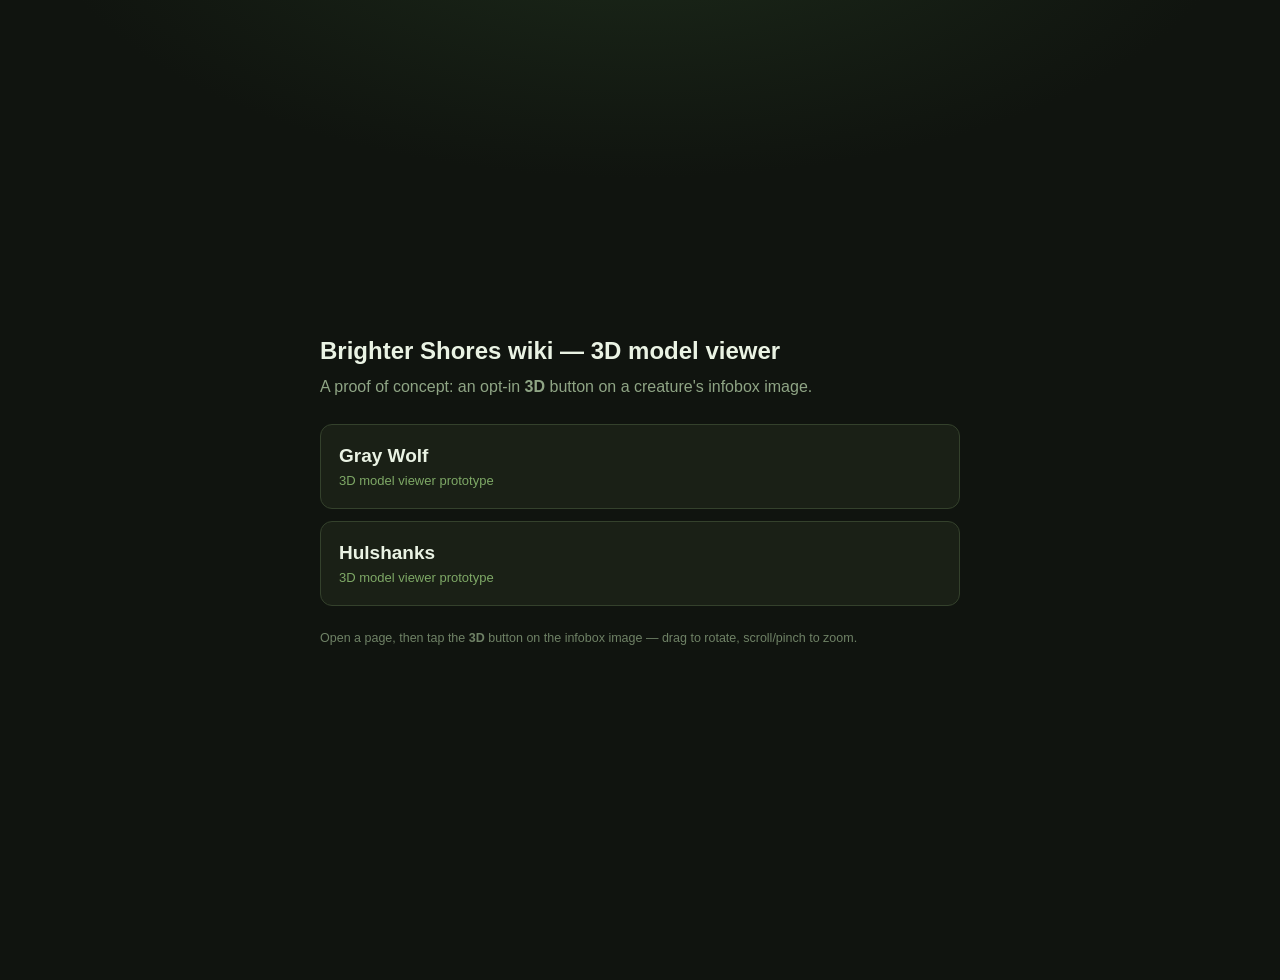
==== commit 3193d460: "Add Hulshanks prototype; landing page links both creatures Hulshanks is a two-mesh composite (body +" ====
--- a/index.html
+++ b/index.html
@@ -1,476 +1,19 @@
-<!DOCTYPE html>
-<html class="client-nojs" lang="en-GB" dir="ltr">
-<head><script>if(/Mobi|Android|iP(hone|od|ad)/i.test(navigator.userAgent))location.replace('mobile.html'+location.hash);</script>
-<meta charset="UTF-8">
-<title>Gray Wolf - Brighter Shores Wiki</title>
-
-
-<link rel="stylesheet" href="wiki-assets/css/style01.css">
-
-<meta name="ResourceLoaderDynamicStyles" content="">
-<link rel="stylesheet" href="wiki-assets/css/style02.css">
-<link rel="stylesheet" href="wiki-assets/css/style03.css">
-<meta name="generator" content="MediaWiki 1.45.3">
-<meta name="robots" content="max-image-preview:standard">
-<meta name="format-detection" content="telephone=no">
-<meta name="description" content="Gray Wolf is a variant appearance of a Wolf that appears in Hopeforest foe pack 1. The name and appearance of the variants within foe packs do not affect the experience or rewards from combat, instead these properties are only dependent on the milestone at which they are fought. For all details about...">
-<meta property="og:description" content="Gray Wolf is a variant appearance of a Wolf that appears in Hopeforest foe pack 1. The name and appearance of the variants within foe packs do not affect the experience or rewards from combat, instead these properties are only dependent on the milestone at which they are fought. For all details about...">
-<meta property="og:site_name" content="Brighter Shores Wiki">
-<meta property="og:title" content="Gray Wolf - Brighter Shores Wiki">
-<meta property="og:type" content="article">
-<meta property="og:url" content="https://brightershoreswiki.org/w/Gray_Wolf">
-<meta property="og:image" content="https://brightershoreswiki.org/images/Gray_Wolf.png?25b98">
-<meta property="og:image:width" content="211">
-<meta property="og:image:height" content="190">
-<meta name="viewport" content="width=1120">
-<link rel="alternate" type="application/x-wiki" title="Edit" href="https://brightershoreswiki.org/w/Gray_Wolf?action=edit">
-<link rel="apple-touch-icon" href="https://brightershoreswiki.org/images/Apple-touch-icon.png">
-<link rel="icon" href="wiki-assets/img/fd427ca9e8e6.ico">
-<link rel="search" type="application/opensearchdescription+xml" href="https://brightershoreswiki.org/rest.php/v1/search" title="Brighter Shores Wiki (en-gb)">
-<link rel="EditURI" type="application/rsd+xml" href="https://brightershoreswiki.org/api.php?action=rsd">
-<link rel="canonical" href="https://brightershoreswiki.org/w/Gray_Wolf">
-<link rel="license" href="https://creativecommons.org/licenses/by-nc-sa/3.0/">
-</head>
-<body class="skin-vector-legacy mediawiki ltr sitedir-ltr mw-hide-empty-elt ns-0 ns-subject mw-editable page-Gray_Wolf rootpage-Gray_Wolf skin-vector action-view wgl-lightmode wgl-theme-light"><div id="mw-page-base" class="noprint"></div>
-<div id="mw-head-base" class="noprint"></div>
-<div id="content" class="mw-body" role="main">
-	<a id="top"></a>
-	<div id="siteNotice"></div>
-	<div class="mw-indicators">
-	</div>
-	<h1 id="firstHeading" class="firstHeading mw-first-heading"><span class="mw-page-title-main">Gray Wolf</span></h1>
-	<div id="bodyContent" class="vector-body">
-		<div id="siteSub" class="noprint">From Brighter Shores Wiki</div>
-		<div id="contentSub"><div id="mw-content-subtitle"></div></div>
-		<div id="contentSub2"></div>
-		
-		<div id="jump-to-nav"></div>
-		<a class="mw-jump-link" href="#mw-head">Jump to navigation</a>
-		<a class="mw-jump-link" href="#searchInput">Jump to search</a>
-		<div id="mw-content-text" class="mw-body-content"><div class="mw-content-ltr mw-parser-output" lang="en-GB" dir="ltr"><div class="variants-header"><a class="mw-selflink selflink">Gray</a> •&#160;<a href="https://brightershoreswiki.org/w/Timber_Wolf" title="Timber Wolf">Timber</a> •&#160;<a href="https://brightershoreswiki.org/w/Rock_Wolf" title="Rock Wolf">Rock</a> •&#160;<a href="https://brightershoreswiki.org/w/Pack_Wolf" title="Pack Wolf">Pack</a> •&#160;<a href="https://brightershoreswiki.org/w/Proudtail_Wolf" title="Proudtail Wolf">Proudtail</a> •&#160;<a href="https://brightershoreswiki.org/w/Growling_Wolf" title="Growling Wolf">Growling</a> •&#160;<a href="https://brightershoreswiki.org/w/Powerful_Wolf" title="Powerful Wolf">Powerful</a> •&#160;<a href="https://brightershoreswiki.org/w/Frostmane_Wolf" title="Frostmane Wolf">Frostmane</a> •&#160;<a href="https://brightershoreswiki.org/w/Dire_Wolf" title="Dire Wolf">Dire</a> •&#160;<a href="https://brightershoreswiki.org/w/Terror_Wolf" title="Terror Wolf">Terror</a></div>
-<table class="plainlinks infobox infobox-Foe&#95;Pack&#95;Variant infobox-Hopeforest"><tbody><tr><th colspan="20" class="infobox-header"><span class="infobox-varianted-name"><span class="infobox-varianted-name-variant">Gray</span><br /><span typeof="mw:File"><a href="https://brightershoreswiki.org/w/Passive_activity" title="Passive activity"><img src="wiki-assets/img/e0b1ac5f4f82.png" decoding="async" loading="lazy" width="14" height="14" class="mw-file-element" srcset="wiki-assets/img/4dd945521070.png 2x" data-file-width="64" data-file-height="64" /></a></span> <span class="infobox-varianted-name-category name-color-Monster">Wolf</span></span></th></tr><tr><td colspan="20" class="infobox-image" data-model="model/wolf.glb" data-variant="2"><span typeof="mw:File"><a href="https://brightershoreswiki.org/w/File:Gray_Wolf.png" class="mw-file-description"><img src="wiki-assets/img/0b187dbbf746.png" decoding="async" loading="lazy" width="300" height="270" class="mw-file-element" data-file-width="211" data-file-height="190" /></a></span></td></tr><tr><th colspan="7">Release</th><td colspan="13"><a href="https://brightershoreswiki.org/w/6_November" title="6 November">6 November</a> <a href="https://brightershoreswiki.org/w/2024" title="2024">2024</a> (<a href="https://brightershoreswiki.org/w/Game_updates/2024-11-06" title="Game updates/2024-11-06">Update</a>)</td></tr><tr><th colspan="7"><a href="https://brightershoreswiki.org/w/Episode" class="mw-redirect" title="Episode">Episode</a></th><td colspan="13"><span data-sort-value="2"><span typeof="mw:File"><a href="https://brightershoreswiki.org/w/Hopeforest" title="Hopeforest"><img src="wiki-assets/img/135c1c75e14e.png" decoding="async" loading="lazy" width="18" height="18" class="mw-file-element" srcset="wiki-assets/img/0a2d57c0d6cb.png 2x" data-file-width="64" data-file-height="64" /></a></span> <a href="https://brightershoreswiki.org/w/Hopeforest" title="Hopeforest">Hopeforest</a></span></td></tr><tr><th colspan="7"><a href="https://brightershoreswiki.org/w/Premium_Pass" title="Premium Pass">Premium</a></th><td colspan="13">No</td></tr><tr><th colspan="7"><a href="https://brightershoreswiki.org/w/Variant" title="Variant">Variant</a> of</th><td colspan="13"><a href="https://brightershoreswiki.org/w/Wolf" title="Wolf">Wolf</a></td></tr><tr><th colspan="7"><a href="https://brightershoreswiki.org/w/Foe_packs" title="Foe packs">Foe pack</a></th><td colspan="13"><a href="https://brightershoreswiki.org/w/Hopeforest_foe_pack_1" title="Hopeforest foe pack 1">Hopeforest foe pack 1</a></td></tr><tr><th colspan="7">Description</th><td colspan="13">Definitely big and bad.</td></tr><tr class="infobox-bubble-row"><td colspan="20" class="infobox-bubble-item"><span class="mw-default-size" typeof="mw:File"><a href="https://brightershoreswiki.org/w/Combat" title="Combat"><img src="wiki-assets/img/a77d537dda83.png" decoding="async" loading="lazy" width="32" height="30" class="mw-file-element" srcset="wiki-assets/img/cc85a0d29028.png 2x" data-file-width="116" data-file-height="108" /></a></span> <span style="color:#afa134;font-weight:bold">X</span><span class="mw-valign-baseline" typeof="mw:File"><span><img src="wiki-assets/img/c2c2b851a122.png" decoding="async" loading="lazy" width="9" height="11" class="mw-file-element" srcset="wiki-assets/img/69b8637f85cb.png 2x" data-file-width="40" data-file-height="48" /></span></span> <span style="color:#a0aec7;font-weight:bold">43</span><span class="mw-valign-baseline" typeof="mw:File"><span><img src="wiki-assets/img/62096b4a3649.png" decoding="async" loading="lazy" width="9" height="11" class="mw-file-element" srcset="wiki-assets/img/49ee96fb5b55.png 2x" data-file-width="40" data-file-height="48" /></span></span></td></tr></tbody></table>
-<div class="map" id="map" style="height: 300px; width: 300px;" data-type="Entity" data-target="Wolf" data-color="&#123;&#123;&#123;color&#125;&#125;&#125;"></div>
-<p><b>Gray Wolf</b> is a <a href="https://brightershoreswiki.org/w/Variant" title="Variant">variant</a> appearance of a <a href="https://brightershoreswiki.org/w/Wolf" title="Wolf">Wolf</a> that appears in <a href="https://brightershoreswiki.org/w/Hopeforest_foe_pack_1" title="Hopeforest foe pack 1">Hopeforest foe pack 1</a>. The name and appearance of the variants within foe packs do not affect the experience or rewards from combat, instead these properties are only dependent on the milestone at which they are fought. For all details about combat, see the main page on <a href="https://brightershoreswiki.org/w/Wolf" title="Wolf">Wolves</a>.
-</p>
-<div class="mw-heading mw-heading2"><h2 id="Locations">Locations</h2><span class="mw-editsection"><span class="mw-editsection-bracket">[</span><a href="https://brightershoreswiki.org/w/Gray_Wolf?section=1&amp;veaction=edit" title="Edit section: Locations" class="mw-editsection-visualeditor"><span>edit</span></a><span class="mw-editsection-divider"> | </span><a href="https://brightershoreswiki.org/w/Gray_Wolf?action=edit&amp;section=1" title="Edit section&#039;s source code: Locations"><span>edit source</span></a><span class="mw-editsection-bracket">]</span></span></div>
-<table class="wikitable sortable filterable sticky-header loctable autosort=2,a align-center-3"><tbody><tr><th>Location</th><th>Episode</th><th>Quantity</th></tr><tr id="LOC&#95;1"><td><a href="https://brightershoreswiki.org/w/Wolves%27_Den" title="Wolves&#39; Den">Wolves' Den</a></td><td><span data-sort-value="2"><span typeof="mw:File"><a href="https://brightershoreswiki.org/w/Hopeforest" title="Hopeforest"><img src="wiki-assets/img/135c1c75e14e.png" decoding="async" loading="lazy" width="18" height="18" class="mw-file-element" srcset="wiki-assets/img/0a2d57c0d6cb.png 2x" data-file-width="64" data-file-height="64" /></a></span> <a href="https://brightershoreswiki.org/w/Hopeforest" title="Hopeforest">Hopeforest</a></span></td><td>4</td></tr></tbody></table>
-<div class="mw-heading mw-heading2"><h2 id="Update_history">Update history</h2><span class="mw-editsection"><span class="mw-editsection-bracket">[</span><a href="https://brightershoreswiki.org/w/Gray_Wolf?section=2&amp;veaction=edit" title="Edit section: Update history" class="mw-editsection-visualeditor"><span>edit</span></a><span class="mw-editsection-divider"> | </span><a href="https://brightershoreswiki.org/w/Gray_Wolf?action=edit&amp;section=2" title="Edit section&#039;s source code: Update history"><span>edit source</span></a><span class="mw-editsection-bracket">]</span></span></div>
-<div class="seealso"><small>This information has been manually compiled. Some updates may not be included yet.</small></div>
-<div class="update-history">
-<ul><li><span class="update-list"><span class="update-type"><a href="https://brightershoreswiki.org/w/Game_updates" title="Game updates">update</a></span> <b>9 February 2026&#160;(<a href="https://brightershoreswiki.org/w/Game_updates/2026-02-09" class="mw-redirect" title="Game updates/2026-02-09">Update</a>):</b></span>
-<ul><li>Striping removed, instead added to foe packs.</li></ul></li>
-<li><span class="update-list"><span class="update-type"><a href="https://brightershoreswiki.org/w/Game_updates" title="Game updates">update</a></span> <b>6 March 2025&#160;(<a href="https://brightershoreswiki.org/w/Game_updates/2025-03-06" title="Game updates/2025-03-06">Update</a>):</b></span>
-<ul><li>Combat professions merged, combat levels of most monsters changed to the striping system.</li></ul></li>
-<li><span class="update-list"><span class="update-type"><a href="https://brightershoreswiki.org/w/Game_updates" title="Game updates">update</a></span> <b>6 November 2024&#160;(<a href="https://brightershoreswiki.org/w/Game_updates/2024-11-06" title="Game updates/2024-11-06">Update</a>):</b></span>
-<ul><li>Added to game.</li></ul></li></ul>
-</div>
-<table class="navbox nowraplinks mw-collapsible mw-collapsed navbox-autocollapse" data-navbox-name="Combat"><tbody><tr><th colspan="2" class="navbox-title"><div style="float:left;text-align:left"><div class="navbar plainlinks noprint navbar-mini" style="font-weight:normal;font-size:x-small;white-space:nowrap;"><a href="https://brightershoreswiki.org/w/Template:Combat" title="Template:Combat"><span title="View this template" style="">v</span></a>&#160;<span style="font-size:80%">&#8226;</span>&#160;<span class="autoconfirmed-show" style="display:none"><a class="text" href="https://brightershoreswiki.org/w/Template_talk:Combat"><span title="Discussion about this template" style="">t</span></a>&#160;<span style="font-size:80%">&#8226;</span>&#160;</span><a class="text" href="https://brightershoreswiki.org/w/Template:Combat?action=edit"><span title="Edit this template" style="">e</span></a></div></div><div class="navbox-title-name"><a href="https://brightershoreswiki.org/w/Combat" title="Combat">Combat</a></div></th></tr><tr class="navbox-group"><th class="navbox-group-title">Core concepts</th><td class="navbox-list">
-<ul><li><a href="https://brightershoreswiki.org/w/Armor" title="Armor">Armor</a></li>
-<li><a href="https://brightershoreswiki.org/w/Weapons" title="Weapons">Weapons</a></li>
-<li><a href="https://brightershoreswiki.org/w/Damage" title="Damage">Damage</a></li>
-<li><a href="https://brightershoreswiki.org/w/Weapon_attack_speed" title="Weapon attack speed">Weapon attack speed</a></li>
-<li><a href="https://brightershoreswiki.org/w/Death" title="Death">Death</a></li>
-<li><a href="https://brightershoreswiki.org/w/Experience#Combat_experience_modifiers" title="Experience">Experience modifiers</a></li></ul></td></tr><tr class="navbox-group"><th class="navbox-group-title"><a href="https://brightershoreswiki.org/w/Monsters" title="Monsters">Monsters</a></th><td class="navbox-list">
-<ul><li><a href="https://brightershoreswiki.org/w/Active_monsters" title="Active monsters">Active monsters</a></li>
-<li><a href="https://brightershoreswiki.org/w/Aggression" title="Aggression">Aggression</a></li>
-<li><a href="https://brightershoreswiki.org/w/Passive_monsters" title="Passive monsters">Passive monsters</a></li>
-<li><a href="https://brightershoreswiki.org/w/Foe_packs" title="Foe packs">Foe packs</a></li></ul></td></tr></tbody></table>
-<table class="navbox nowraplinks mw-collapsible mw-collapsed navbox-autocollapse" data-navbox-name="Monsters of Hopeforest"><tbody><tr><th colspan="2" class="navbox-title"><div style="float:left;text-align:left"><div class="navbar plainlinks noprint navbar-mini" style="font-weight:normal;font-size:x-small;white-space:nowrap;"><a href="https://brightershoreswiki.org/w/Template:Monsters_of_Hopeforest" title="Template:Monsters of Hopeforest"><span title="View this template" style="">v</span></a>&#160;<span style="font-size:80%">&#8226;</span>&#160;<span class="autoconfirmed-show" style="display:none"><a class="text" href="https://brightershoreswiki.org/w/Template_talk:Monsters_of_Hopeforest"><span title="Discussion about this template" style="">t</span></a>&#160;<span style="font-size:80%">&#8226;</span>&#160;</span><a class="text" href="https://brightershoreswiki.org/w/Template:Monsters_of_Hopeforest?action=edit"><span title="Edit this template" style="">e</span></a></div></div><div class="navbox-title-name">Monsters of Hopeforest</div></th></tr><tr class="navbox-group"><th class="navbox-group-title">Active</th><td class="navbox-list">
-<ul><li><a href="https://brightershoreswiki.org/w/Outlaw" title="Outlaw">Outlaw</a></li>
-<li><a href="https://brightershoreswiki.org/w/Goblin" title="Goblin">Goblin</a></li>
-<li><a href="https://brightershoreswiki.org/w/Bear" title="Bear">Bear</a></li>
-<li><a href="https://brightershoreswiki.org/w/Wendigo" title="Wendigo">Wendigo</a></li>
-<li><a href="https://brightershoreswiki.org/w/Viper" title="Viper">Viper</a></li>
-<li><a href="https://brightershoreswiki.org/w/Spriggan" title="Spriggan">Spriggan</a></li>
-<li><a href="https://brightershoreswiki.org/w/Bramblelith" title="Bramblelith">Bramblelith</a></li>
-<li><a href="https://brightershoreswiki.org/w/Shade" title="Shade">Shade</a></li></ul></td></tr><tr class="navbox-group"><th class="navbox-group-title">Passive</th><td class="navbox-list">
-<ul><li><a href="https://brightershoreswiki.org/w/Wild_Boar" title="Wild Boar">Wild Boar</a></li>
-<li><a href="https://brightershoreswiki.org/w/Wildman" title="Wildman">Wildman</a></li>
-<li><a href="https://brightershoreswiki.org/w/Moss_Monster" title="Moss Monster">Moss Monster</a></li>
-<li><a href="https://brightershoreswiki.org/w/Aboredon" title="Aboredon">Aboredon</a></li>
-<li><a href="https://brightershoreswiki.org/w/Giant_Fly" title="Giant Fly">Giant Fly</a></li>
-<li><a href="https://brightershoreswiki.org/w/Tree_Cat" title="Tree Cat">Tree Cat</a></li>
-<li><a href="https://brightershoreswiki.org/w/Satyr" title="Satyr">Satyr</a></li>
-<li><a href="https://brightershoreswiki.org/w/Wolf" title="Wolf">Wolf</a></li></ul></td></tr><tr class="navbox-group"><th class="navbox-group-title"><a href="https://brightershoreswiki.org/w/Hopeforest_foe_packs" title="Hopeforest foe packs">Foe Packs</a></th><td class="navbox-list">
-<ul><li><a href="https://brightershoreswiki.org/w/Hopeforest_foe_pack_1" title="Hopeforest foe pack 1">Pack 1</a></li>
-<li><a href="https://brightershoreswiki.org/w/Hopeforest_foe_pack_2" title="Hopeforest foe pack 2">Pack 2</a></li>
-<li><a href="https://brightershoreswiki.org/w/Hopeforest_foe_pack_3" title="Hopeforest foe pack 3">Pack 3</a></li>
-<li><a href="https://brightershoreswiki.org/w/Hopeforest_foe_pack_4" title="Hopeforest foe pack 4">Pack 4</a></li>
-<li><a href="https://brightershoreswiki.org/w/Hopeforest_foe_pack_5" title="Hopeforest foe pack 5">Pack 5</a></li>
-<li><a href="https://brightershoreswiki.org/w/Hopeforest_foe_pack_6" title="Hopeforest foe pack 6">Pack 6</a></li>
-<li><a href="https://brightershoreswiki.org/w/Hopeforest_foe_pack_7" title="Hopeforest foe pack 7">Pack 7</a></li>
-<li><a href="https://brightershoreswiki.org/w/Hopeforest_foe_pack_8" title="Hopeforest foe pack 8">Pack 8</a></li>
-<li><a href="https://brightershoreswiki.org/w/Hopeforest_foe_pack_9" title="Hopeforest foe pack 9">Pack 9</a></li>
-<li><a href="https://brightershoreswiki.org/w/Hopeforest_foe_pack_10" title="Hopeforest foe pack 10">Pack 10</a></li></ul></td></tr><tr class="navbox-group"><th class="navbox-group-title">Quest</th><td class="navbox-list">
-<ul><li><a href="https://brightershoreswiki.org/w/Mutant_Stag" title="Mutant Stag">Mutant Stag</a></li>
-<li><a href="https://brightershoreswiki.org/w/Giant_Two_Headed_Bear" title="Giant Two Headed Bear">Giant Two Headed Bear</a></li>
-<li><a href="https://brightershoreswiki.org/w/Mutant_Newt" title="Mutant Newt">Mutant Newt</a></li>
-<li><a href="https://brightershoreswiki.org/w/Baby_Titan_Spider" title="Baby Titan Spider">Baby Titan Spider</a></li>
-<li><a href="https://brightershoreswiki.org/w/Scaramdar" title="Scaramdar">Scaramdar</a></li>
-<li><a href="https://brightershoreswiki.org/w/Giant_Fire_Coral" title="Giant Fire Coral">Giant Fire Coral</a></li></ul></td></tr></tbody></table>
-<!-- 
-NewPP limit report
-Parsed by mediawiki‐554f6fcc4d‐zrjcq
-Cached time: 20260629034101
-Cache expiry: 172800
-Reduced expiry: false
-Complications: []
-CPU time usage: 0.037 seconds
-Real time usage: 0.047 seconds
-Preprocessor visited node count: 332/1000000
-Revision size: 1053/8388608 bytes
-Post‐expand include size: 16620/8388608 bytes
-Template argument size: 863/8388608 bytes
-Highest expansion depth: 8/100
-Expensive parser function count: 1/500
-Unstrip recursion depth: 0/20
-Unstrip post‐expand size: 0/5000000 bytes
-Bucket time usage: 0.002/10 seconds
-Lua time usage: 0.015/10.000 seconds
-Lua memory usage: 1482559/367001600 bytes
--->
-<!--
-Transclusion expansion time report (%,ms,calls,template)
-100.00%   33.839      1 -total
- 34.84%   11.791      1 Template:MonsterVariants
- 31.88%   10.788      1 Template:Infobox_Foe_Pack_Variant
- 12.70%    4.297      1 Template:LocationList
-  8.94%    3.024      1 Template:UH
-  6.53%    2.209      2 Template:Navbox
-  6.27%    2.123      1 Template:Combat
-  4.00%    1.354      2 Template:Mainonly
-  3.73%    1.263      3 Template:UL
-  3.54%    1.198      1 Template:Monsters_of_Hopeforest
--->
-</div>
-<div class="printfooter" data-nosnippet="">Retrieved from "<a dir="ltr" href="https://brightershoreswiki.org/w/Gray_Wolf?oldid=241994">https://brightershoreswiki.org/w/Gray_Wolf?oldid=241994</a>"</div></div>
-		<div id="catlinks" class="catlinks" data-mw="interface"><div id="mw-normal-catlinks" class="mw-normal-catlinks"><a href="https://brightershoreswiki.org/w/Special:Categories" title="Special:Categories">Categories</a>: <ul><li><a href="https://brightershoreswiki.org/w/Category:Monsters" title="Category:Monsters">Monsters</a></li><li><a href="https://brightershoreswiki.org/w/Category:Combat" title="Category:Combat">Combat</a></li><li><a href="https://brightershoreswiki.org/w/Category:Monsters_of_Hopeforest" title="Category:Monsters of Hopeforest">Monsters of Hopeforest</a></li></ul></div><div id="mw-hidden-catlinks" class="mw-hidden-catlinks mw-hidden-cats-hidden">Hidden category: <ul><li><a href="https://brightershoreswiki.org/w/Category:Pages_with_update_history" title="Category:Pages with update history">Pages with update history</a></li></ul></div></div>
-	</div>
-</div>
-
-<div id="mw-navigation">
-	<h2>Navigation menu</h2>
-	<div id="mw-head">
-		
-<nav id="p-personal" class="mw-portlet mw-portlet-personal vector-user-menu-legacy vector-menu" aria-labelledby="p-personal-label"  >
-	<h3
-		id="p-personal-label"
-		
-		class="vector-menu-heading "
-	>
-		<span class="vector-menu-heading-label">Personal tools</span>
-	</h3>
-	<div class="vector-menu-content">
-		
-		<ul class="vector-menu-content-list">
-			
-			<li id="pt-createaccount" class="mw-list-item"><a href="https://brightershoreswiki.org/w/Special:CreateAccount?returnto=Gray+Wolf" title="You are encouraged to create an account and log in; however, it is not mandatory"><span>Create account</span></a></li><li id="pt-login" class="mw-list-item"><a href="https://brightershoreswiki.org/w/Special:UserLogin?returnto=Gray+Wolf" title="You are encouraged to log in; however, it is not mandatory [o]" accesskey="o"><span>Log in</span></a></li>
-		</ul>
-		
-	</div>
-</nav>
-
-		<div id="left-navigation">
-			
-<nav id="p-associated-pages" class="mw-portlet mw-portlet-associated-pages vector-menu-tabs vector-menu-tabs-legacy vector-menu" aria-labelledby="p-associated-pages-label"  >
-	<h3
-		id="p-associated-pages-label"
-		
-		class="vector-menu-heading "
-	>
-		<span class="vector-menu-heading-label">associated-pages</span>
-	</h3>
-	<div class="vector-menu-content">
-		
-		<ul class="vector-menu-content-list">
-			
-			<li id="ca-nstab-main" class="selected vector-tab-noicon mw-list-item"><a href="https://brightershoreswiki.org/w/Gray_Wolf" title="View the content page [c]" accesskey="c"><span>Page</span></a></li><li id="ca-talk" class="new vector-tab-noicon mw-list-item"><a href="https://brightershoreswiki.org/w/Talk:Gray_Wolf?action=edit&amp;redlink=1" rel="discussion" class="new" title="Discussion about the content page (page does not exist) [t]" accesskey="t"><span>Discussion</span></a></li>
-		</ul>
-		
-	</div>
-</nav>
-
-			
-<nav id="p-variants" class="mw-portlet mw-portlet-variants emptyPortlet vector-menu-dropdown vector-menu" aria-labelledby="p-variants-label"  >
-	<input type="checkbox"
-		id="p-variants-checkbox"
-		role="button"
-		aria-haspopup="true"
-		data-event-name="ui.dropdown-p-variants"
-		class="vector-menu-checkbox"
-		aria-labelledby="p-variants-label"
-	>
-	<label
-		id="p-variants-label"
-		
-		class="vector-menu-heading "
-	>
-		<span class="vector-menu-heading-label">British English</span>
-	</label>
-	<div class="vector-menu-content">
-		
-		<ul class="vector-menu-content-list">
-			
-			
-		</ul>
-		
-	</div>
-</nav>
-
-		</div>
-		<div id="right-navigation">
-			
-<nav id="p-views" class="mw-portlet mw-portlet-views vector-menu-tabs vector-menu-tabs-legacy vector-menu" aria-labelledby="p-views-label"  >
-	<h3
-		id="p-views-label"
-		
-		class="vector-menu-heading "
-	>
-		<span class="vector-menu-heading-label">Views</span>
-	</h3>
-	<div class="vector-menu-content">
-		
-		<ul class="vector-menu-content-list">
-			
-			<li id="ca-view" class="selected icon mw-list-item"><a href="https://brightershoreswiki.org/w/Gray_Wolf"><span>Read</span></a></li><li id="ca-ve-edit" class="mw-list-item"><a href="https://brightershoreswiki.org/w/Gray_Wolf?veaction=edit" title="Edit this page [v]" accesskey="v"><span>Edit</span></a></li><li id="ca-edit" class="collapsible mw-list-item"><a href="https://brightershoreswiki.org/w/Gray_Wolf?action=edit" title="Edit the source code of this page [e]" accesskey="e"><span>Edit source</span></a></li><li id="ca-history" class="icon mw-list-item"><a href="https://brightershoreswiki.org/w/Gray_Wolf?action=history" title="Past revisions of this page [h]" accesskey="h"><span>View history</span></a></li>
-		</ul>
-		
-	</div>
-</nav>
-
-			
-<nav id="p-cactions" class="mw-portlet mw-portlet-cactions emptyPortlet vector-menu-dropdown vector-menu" aria-labelledby="p-cactions-label"  title="More options" >
-	<input type="checkbox"
-		id="p-cactions-checkbox"
-		role="button"
-		aria-haspopup="true"
-		data-event-name="ui.dropdown-p-cactions"
-		class="vector-menu-checkbox"
-		aria-labelledby="p-cactions-label"
-	>
-	<label
-		id="p-cactions-label"
-		
-		class="vector-menu-heading "
-	>
-		<span class="vector-menu-heading-label">More</span>
-	</label>
-	<div class="vector-menu-content">
-		
-		<ul class="vector-menu-content-list">
-			
-			
-		</ul>
-		
-	</div>
-</nav>
-
-			
-<div id="p-search" role="search" class="vector-search-box-vue  vector-search-box-show-thumbnail vector-search-box-auto-expand-width vector-search-box">
-	<div class="vector-typeahead-search-container">
-		<div class="cdx-typeahead-search cdx-typeahead-search--show-thumbnail cdx-typeahead-search--auto-expand-width">
-			<form action="/" id="searchform" class="cdx-search-input cdx-search-input--has-end-button">
-				<div id="simpleSearch" class="cdx-search-input__input-wrapper"  data-search-loc="header-navigation">
-					<div class="cdx-text-input cdx-text-input--has-start-icon">
-						<input
-							class="cdx-text-input__input mw-searchInput" autocomplete="off"
-							 type="search" name="search" placeholder="Search Brighter Shores Wiki" aria-label="Search Brighter Shores Wiki" autocapitalize="sentences" spellcheck="false" title="Search Brighter Shores Wiki [f]" accesskey="f" id="searchInput"
-							>
-						<span class="cdx-text-input__icon cdx-text-input__start-icon"></span>
-					</div>
-					<input type="hidden" name="title" value="Special:Search">
-				</div>
-				<button class="cdx-button cdx-search-input__end-button">Search</button>
-			</form>
-		</div>
-	</div>
-</div>
-
-		</div>
-	</div>
-	
-<div id="mw-panel" class="vector-legacy-sidebar">
-	<div id="p-logo" role="banner">
-		<a class="mw-wiki-logo" href="/"
-			title="Visit the main page"></a>
-	</div>
-	
-<nav id="p-Discord" class="mw-portlet mw-portlet-Discord vector-menu-portal portal vector-menu" aria-labelledby="p-Discord-label"  >
-	<h3
-		id="p-Discord-label"
-		
-		class="vector-menu-heading "
-	>
-		<span class="vector-menu-heading-label">Discord</span>
-	</h3>
-	<div class="vector-menu-content">
-		
-		<ul class="vector-menu-content-list">
-			
-			<li id="n-Discord" class="mw-list-item"><a rel="nofollow" target="_blank" href="https://discord.gg/E34vBhKXzY"><span>Discord</span></a></li>
-		</ul>
-		
-	</div>
-</nav>
-
-	
-<nav id="p-Navigation" class="mw-portlet mw-portlet-Navigation vector-menu-portal portal vector-menu" aria-labelledby="p-Navigation-label"  >
-	<h3
-		id="p-Navigation-label"
-		
-		class="vector-menu-heading "
-	>
-		<span class="vector-menu-heading-label">Navigation</span>
-	</h3>
-	<div class="vector-menu-content">
-		
-		<ul class="vector-menu-content-list">
-			
-			<li id="n-About-us" class="mw-list-item"><a href="https://brightershoreswiki.org/w/Brighter_Shores:About"><span>About us</span></a></li><li id="n-User-help" class="mw-list-item"><a href="https://brightershoreswiki.org/w/Brighter_Shores:User_help"><span>User help</span></a></li><li id="n-Random-page" class="mw-list-item"><a href="https://brightershoreswiki.org/w/Special:Random"><span>Random page</span></a></li>
-		</ul>
-		
-	</div>
-</nav>
-
-<nav id="p-Recent_changes" class="mw-portlet mw-portlet-Recent_changes vector-menu-portal portal vector-menu" aria-labelledby="p-Recent_changes-label">
-	<h3
-		id="p-Recent_changes-label"
-		
-		class="vector-menu-heading "
-	>
-		<span class="vector-menu-heading-label">Recent changes</span>
-	</h3>
-	<div class="vector-menu-content">
-		
-		<ul class="vector-menu-content-list">
-			
-			
-		
-<li class="mw-list-item rc-sidebar-item">
-  <a class="rc-sidebar-page" href="https://brightershoreswiki.org/w/Experience">Experience</a>
-  <p class="rc-sidebar-user">
-    <a href="https://brightershoreswiki.org/?diff=285580">22m <span class="rc-sidebar-ago">ago</span></a>&nbsp;-
-    <a href="https://brightershoreswiki.org/w/Special:Contributions/Alsang">Alsang</a>
-  </p>
-</li>
-<li class="mw-list-item rc-sidebar-item">
-  <a class="rc-sidebar-page" href="https://brightershoreswiki.org/w/Chestnuts">Chestnuts</a>
-  <p class="rc-sidebar-user">
-    <a href="https://brightershoreswiki.org/?diff=285575">2h <span class="rc-sidebar-ago">ago</span></a>&nbsp;-
-    <a href="https://brightershoreswiki.org/w/Special:Contributions/Alsang">Alsang</a>
-  </p>
-</li>
-<li class="mw-list-item rc-sidebar-item">
-  <a class="rc-sidebar-page" href="https://brightershoreswiki.org/w/Strong_Deathstone">Strong Deathstone</a>
-  <p class="rc-sidebar-user">
-    <a href="https://brightershoreswiki.org/?diff=285570">7h <span class="rc-sidebar-ago">ago</span></a>&nbsp;-
-    <a href="https://brightershoreswiki.org/w/Special:Contributions/Alsang">Alsang</a>
-  </p>
-</li>
-<li class="mw-list-item rc-sidebar-item">
-  <a class="rc-sidebar-page" href="https://brightershoreswiki.org/w/Sturdy_Deathstone">Sturdy Deathstone</a>
-  <p class="rc-sidebar-user">
-    <a href="https://brightershoreswiki.org/?diff=285569">7h <span class="rc-sidebar-ago">ago</span></a>&nbsp;-
-    <a href="https://brightershoreswiki.org/w/Special:Contributions/Alsang">Alsang</a>
-  </p>
-</li>
-<li class="mw-list-item rc-sidebar-item rc-sidebar-more">
-    <a class="rc-sidebar-page" href="https://brightershoreswiki.org/w/Special:RecentChanges" accesskey="r">Show more...</a>
-</li></ul>
-		
-	</div>
-</nav>
-
-<nav id="p-Brighter_Shores" class="mw-portlet mw-portlet-Brighter_Shores vector-menu-portal portal vector-menu" aria-labelledby="p-Brighter_Shores-label"  >
-	<h3
-		id="p-Brighter_Shores-label"
-		
-		class="vector-menu-heading "
-	>
-		<span class="vector-menu-heading-label">Brighter Shores</span>
-	</h3>
-	<div class="vector-menu-content">
-		
-		<ul class="vector-menu-content-list">
-			
-			<li id="n-Professions" class="mw-list-item"><a href="https://brightershoreswiki.org/w/Professions"><span>Professions</span></a></li><li id="n-Factions" class="mw-list-item"><a href="https://brightershoreswiki.org/w/Factions"><span>Factions</span></a></li><li id="n-Episodes" class="mw-list-item"><a href="https://brightershoreswiki.org/w/Episodes"><span>Episodes</span></a></li><li id="n-Premium-Pass" class="mw-list-item"><a href="https://brightershoreswiki.org/w/Premium_Pass"><span>Premium Pass</span></a></li><li id="n-World-Map" class="mw-list-item"><a href="https://brightershoreswiki.org/w/Map"><span>World Map</span></a></li><li id="n-Monsters" class="mw-list-item"><a href="https://brightershoreswiki.org/w/Monsters"><span>Monsters</span></a></li><li id="n-Quests" class="mw-list-item"><a href="https://brightershoreswiki.org/w/Quests"><span>Quests</span></a></li><li id="n-Calculators" class="mw-list-item"><a href="https://brightershoreswiki.org/w/Calculators"><span>Calculators</span></a></li>
-		</ul>
-		
-	</div>
-</nav>
-
-<nav id="p-Community" class="mw-portlet mw-portlet-Community vector-menu-portal portal vector-menu" aria-labelledby="p-Community-label"  >
-	<h3
-		id="p-Community-label"
-		
-		class="vector-menu-heading "
-	>
-		<span class="vector-menu-heading-label">Community</span>
-	</h3>
-	<div class="vector-menu-content">
-		
-		<ul class="vector-menu-content-list">
-			
-			<li id="n-How-to-edit" class="mw-list-item"><a href="https://brightershoreswiki.org/w/Help:Editing"><span>How to edit</span></a></li><li id="n-Policies" class="mw-list-item"><a href="https://brightershoreswiki.org/w/Brighter_Shores:Policies"><span>Policies</span></a></li>
-		</ul>
-		
-	</div>
-</nav>
-
-<nav id="p-tb" class="mw-portlet mw-portlet-tb vector-menu-portal portal vector-menu" aria-labelledby="p-tb-label"  >
-	<h3
-		id="p-tb-label"
-		
-		class="vector-menu-heading "
-	>
-		<span class="vector-menu-heading-label">Tools</span>
-	</h3>
-	<div class="vector-menu-content">
-		
-		<ul class="vector-menu-content-list">
-			
-			<li id="t-whatlinkshere" class="mw-list-item"><a href="https://brightershoreswiki.org/w/Special:WhatLinksHere/Gray_Wolf" title="A list of all wiki pages that link here [j]" accesskey="j"><span>What links here</span></a></li><li id="t-recentchangeslinked" class="mw-list-item"><a href="https://brightershoreswiki.org/w/Special:RecentChangesLinked/Gray_Wolf" rel="nofollow" title="Recent changes in pages linked from this page [k]" accesskey="k"><span>Related changes</span></a></li><li id="t-print" class="mw-list-item"><a href="javascript:print();" rel="alternate" title="Printable version of this page [p]" accesskey="p"><span>Printable version</span></a></li><li id="t-permalink" class="mw-list-item"><a href="https://brightershoreswiki.org/w/Gray_Wolf?oldid=241994" title="Permanent link to this revision of this page"><span>Permanent link</span></a></li><li id="t-info" class="mw-list-item"><a href="https://brightershoreswiki.org/w/Gray_Wolf?action=info" title="More information about this page"><span>Page information</span></a></li><li id="n-bucket" class="mw-list-item"><a href="https://brightershoreswiki.org/w/Gray_Wolf?action=bucket" title="Bucket"><span>View buckets</span></a></li>
-		</ul>
-		<div class="after-portlet after-portlet-tb">            <a href="https://brightershoreswiki.org/hp/1782704461" style="display: none;"></a></div>
-	</div>
-</nav>
-
-	
-</div>
-
-</div>
-
-<footer id="footer" class="mw-footer" >
-	<ul id="footer-info">
-	<li id="footer-info-lastmod"> This page was last modified on 3 March 2026, at 05:23.</li>
-	<li id="footer-info-copyright">Content on this site is licensed under <a class="external" rel="nofollow" href="https://creativecommons.org/licenses/by-nc-sa/3.0/">CC BY-NC-SA 3.0</a>; <a class="text" href="https://meta.weirdgloop.org/w/Licensing">additional terms may apply</a>.</li>
-</ul>
-
-	<ul id="footer-places">
-	<li id="footer-places-privacy"><a href="https://weirdgloop.org/privacy">Privacy policy</a></li>
-	<li id="footer-places-about"><a href="https://brightershoreswiki.org/w/Brighter_Shores:About">About Brighter Shores Wiki</a></li>
-	<li id="footer-places-disclaimers"><a href="https://brightershoreswiki.org/w/Brighter_Shores:General_disclaimer">Disclaimers</a></li>
-	<li id="footer-places-tou"><a href="https://weirdgloop.org/terms">Terms of Use</a></li>
-	<li id="footer-places-contact"><a href="https://brightershoreswiki.org/w/Special:Contact">Contact Weird Gloop</a></li>
-	<li id="footer-places-mobileview"><a href="https://brightershoreswiki.org/w/Gray_Wolf?mobileaction=toggle_view_mobile" class="noprint stopMobileRedirectToggle">Mobile view</a></li>
-</ul>
-
-	<ul id="footer-icons" class="noprint">
-	<li id="footer-copyrightico"><a href="https://creativecommons.org/licenses/by-nc-sa/3.0/" target="_blank"><img src="wiki-assets/img/2277f22574ad.png" srcset="wiki-assets/img/b27d9851b41d.png 2x" alt="CC BY-NC-SA 3.0" width="88" height="31" loading="lazy"></a></li>
-	<li id="footer-poweredbyico"><a href="https://weirdgloop.org" target="_blank"><img src="wiki-assets/img/5b0f778003fd.png" srcset="wiki-assets/img/340756d31956.png 2x" alt="Hosted by Weird Gloop" width="88" height="31" loading="lazy"></a></li>
-</ul>
-
-</footer>
-
-<div class="mw-portlet mw-portlet-dock-bottom emptyPortlet vector-menu-portal portal" id="p-dock-bottom">
-	<ul>
-		
-	</ul>
-</div>
-
-
-
-
-<script type="module" src="viewer/bs3d-toggle.js"></script>
-</body>
-</html>+<!doctype html><html lang="en"><head><meta charset="utf-8">
+<meta name="viewport" content="width=device-width, initial-scale=1">
+<title>Brighter Shores wiki — 3D model prototypes</title><style>
+:root{color-scheme:dark}body{margin:0;min-height:100vh;background:#10140f;color:#d7e0d2;
+font:16px/1.6 -apple-system,"Segoe UI",Roboto,sans-serif;display:flex;align-items:center;
+justify-content:center;padding:40px 20px;background-image:radial-gradient(1000px 460px at 50% -10%,#1c2a1a,#10140f 60%)}
+.wrap{max-width:640px;width:100%}h1{font-size:24px;margin:0 0 4px;color:#eaf3e4}
+p.sub{color:#8fa585;margin:0 0 24px}.cards{display:grid;gap:12px}
+a.card{display:flex;flex-direction:column;text-decoration:none;color:inherit;background:#1a2016;
+border:1px solid #34412c;border-radius:12px;padding:16px 18px;transition:border-color .15s,transform .15s}
+a.card:hover{border-color:#6f9a57;transform:translateY(-2px)}.card .n{font-size:19px;font-weight:600;color:#eaf3e4}
+.card .s{font-size:13px;color:#7ea866}footer{margin-top:22px;color:#6f8266;font-size:12.5px}
+</style></head><body><div class="wrap">
+<h1>Brighter Shores wiki — 3D model viewer</h1>
+<p class="sub">A proof of concept: an opt-in <b>3D</b> button on a creature's infobox image.</p>
+<div class="cards"><a class="card" href="Gray_Wolf.html"><span class="n">Gray Wolf</span><span class="s">3D model viewer prototype</span></a>
+<a class="card" href="Hulshanks.html"><span class="n">Hulshanks</span><span class="s">3D model viewer prototype</span></a></div>
+<footer>Open a page, then tap the <b>3D</b> button on the infobox image — drag to rotate, scroll/pinch to zoom.</footer>
+</div></body></html>
